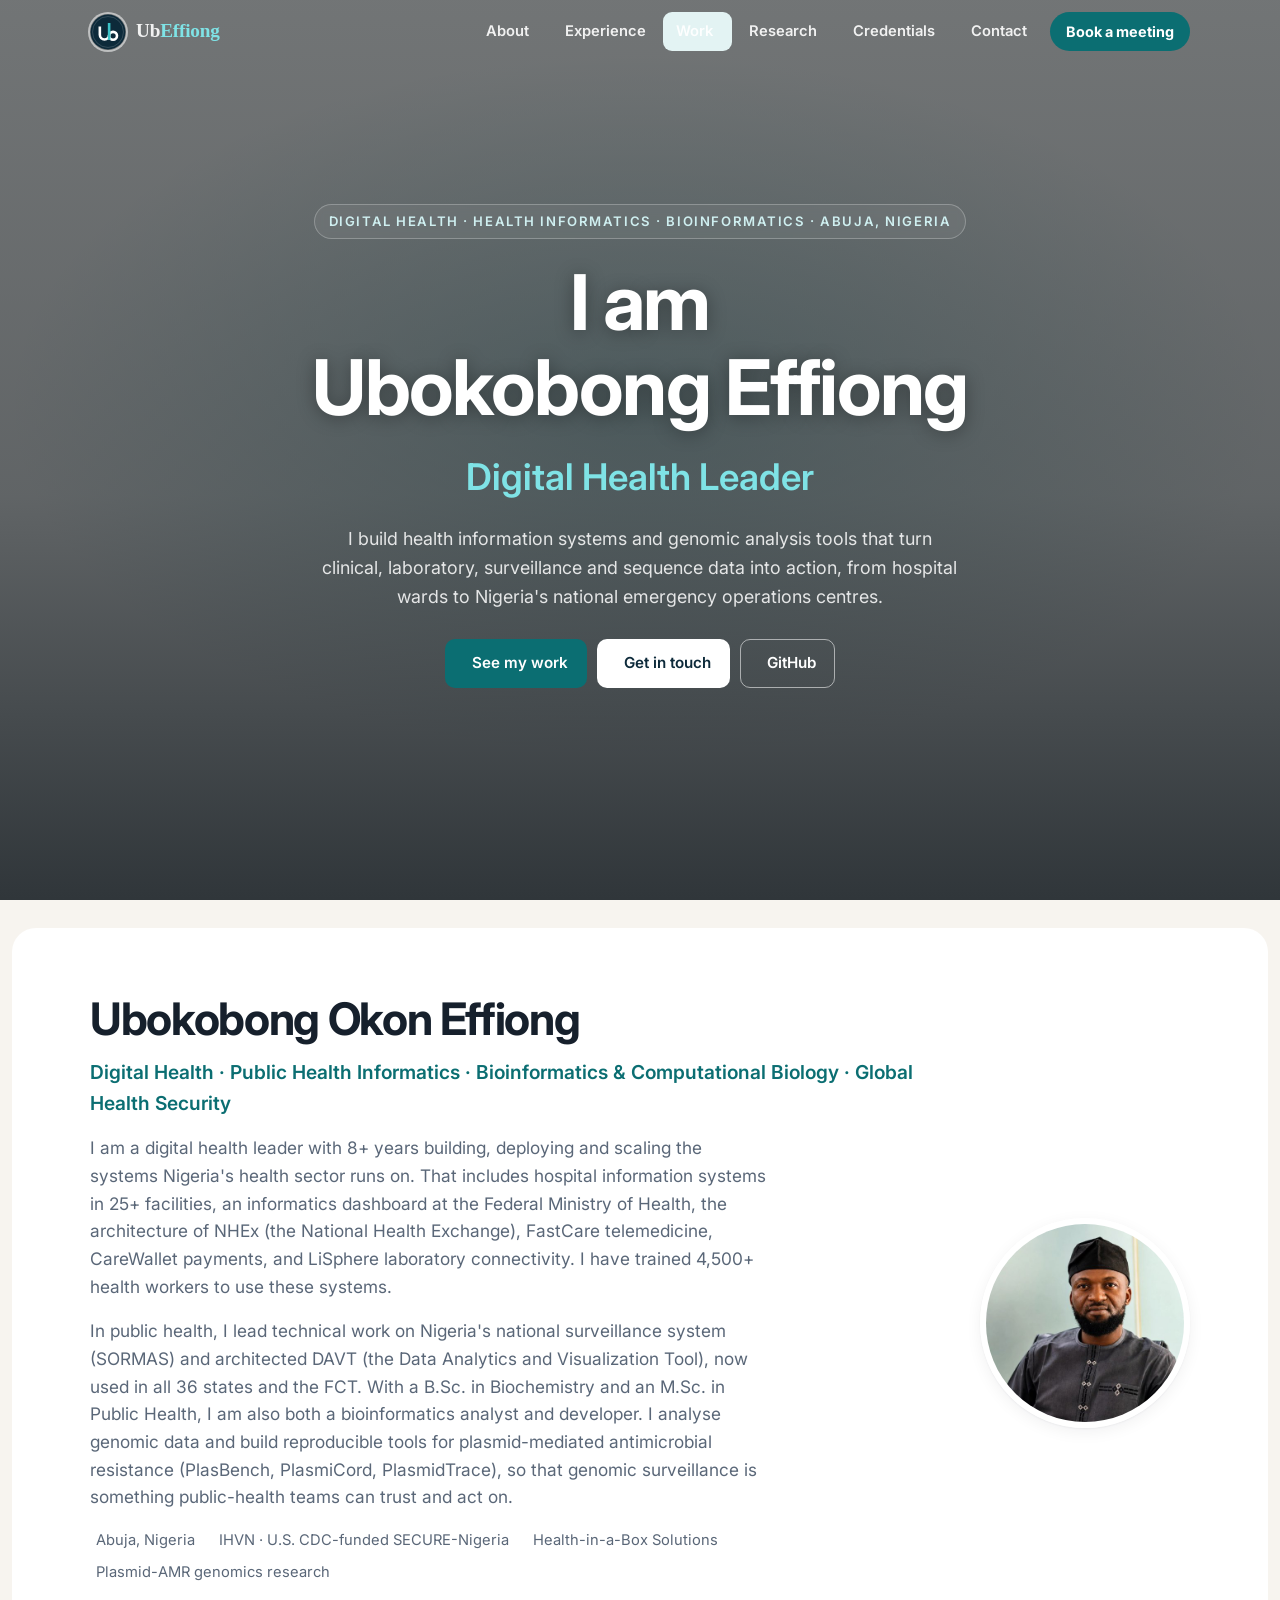
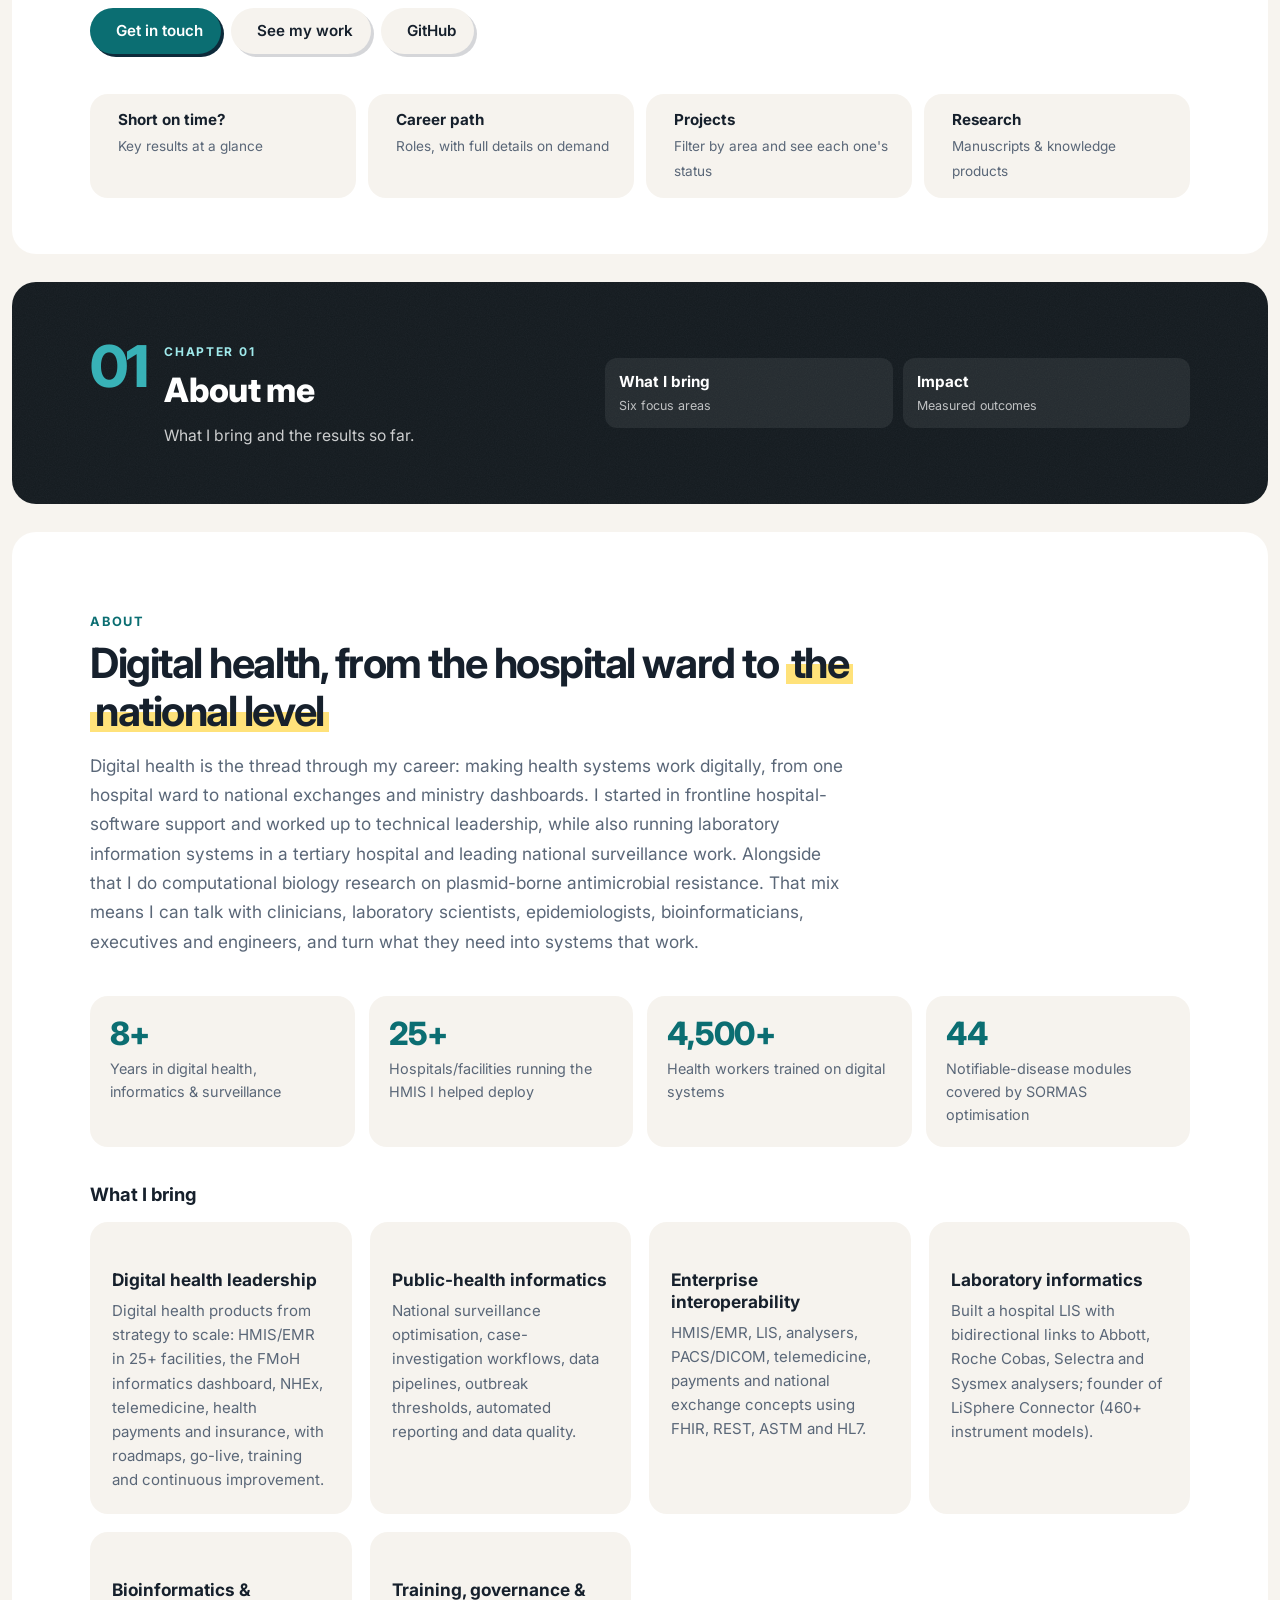
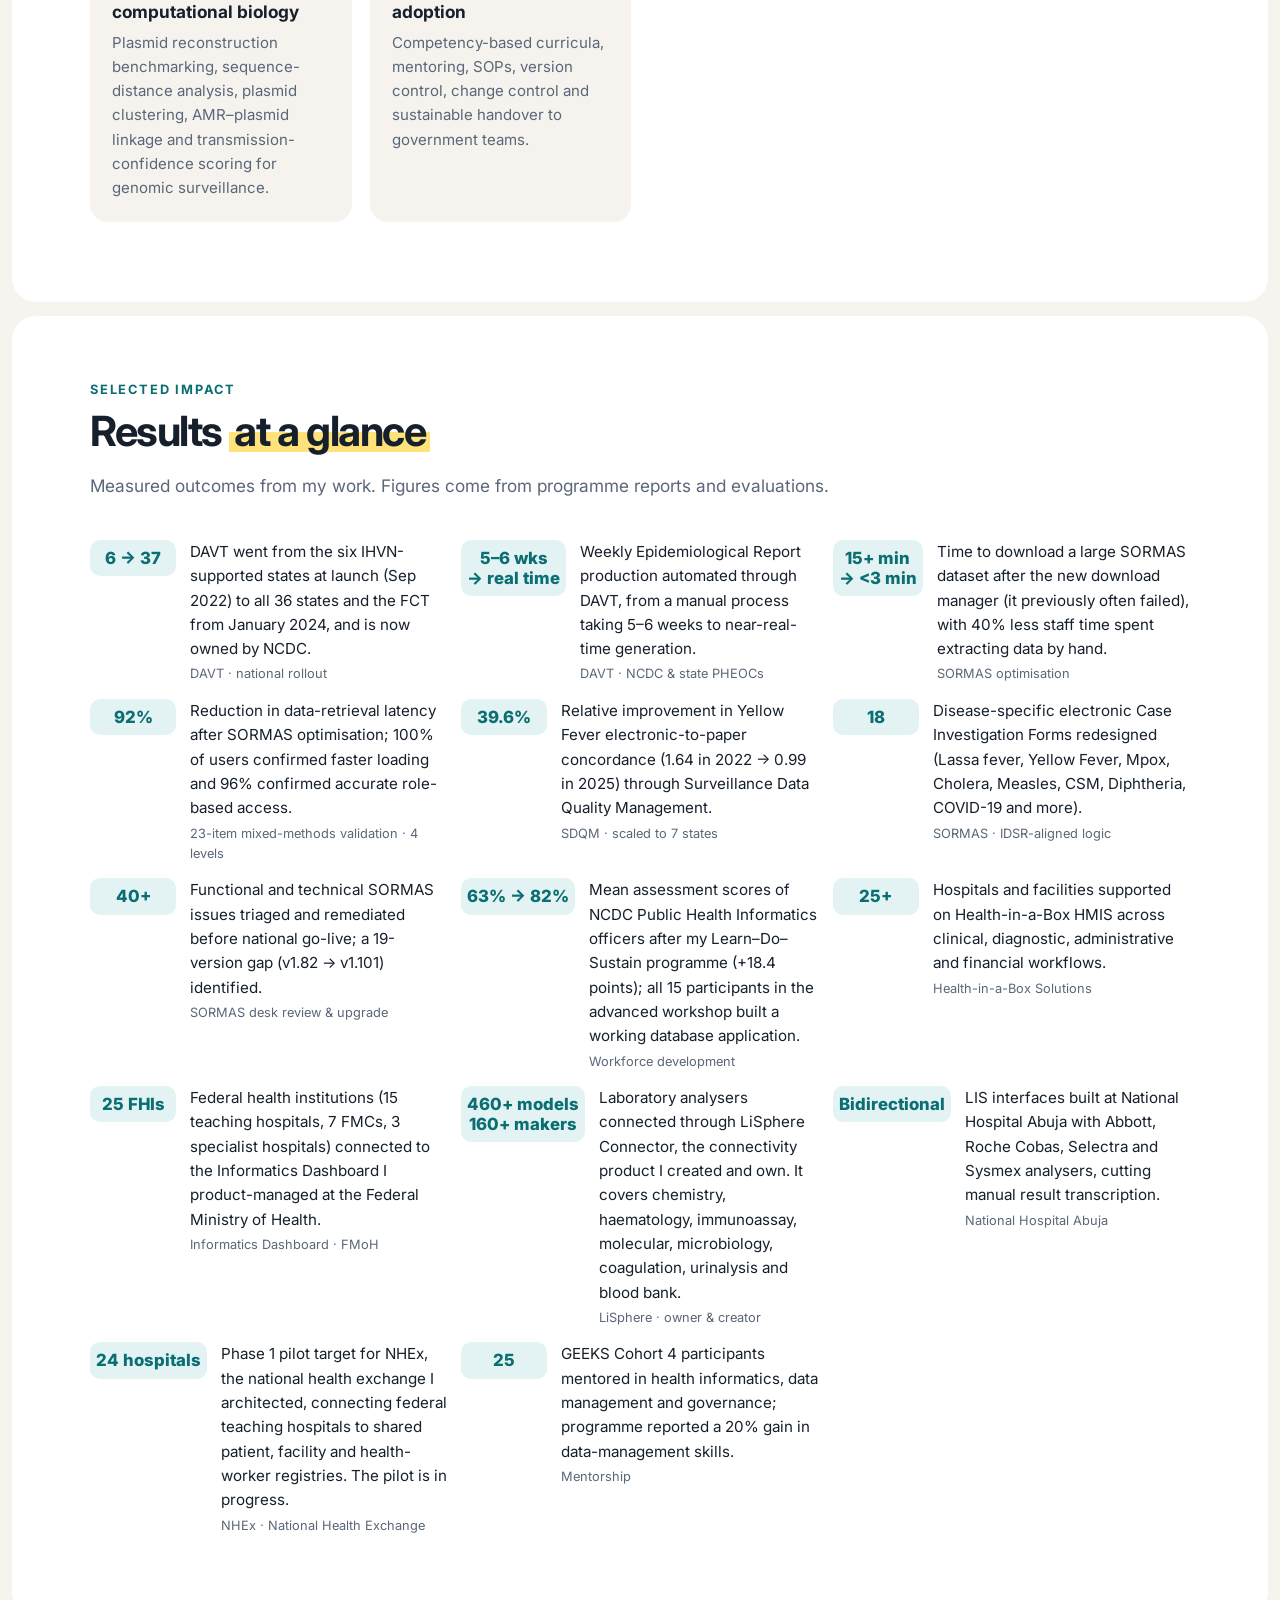
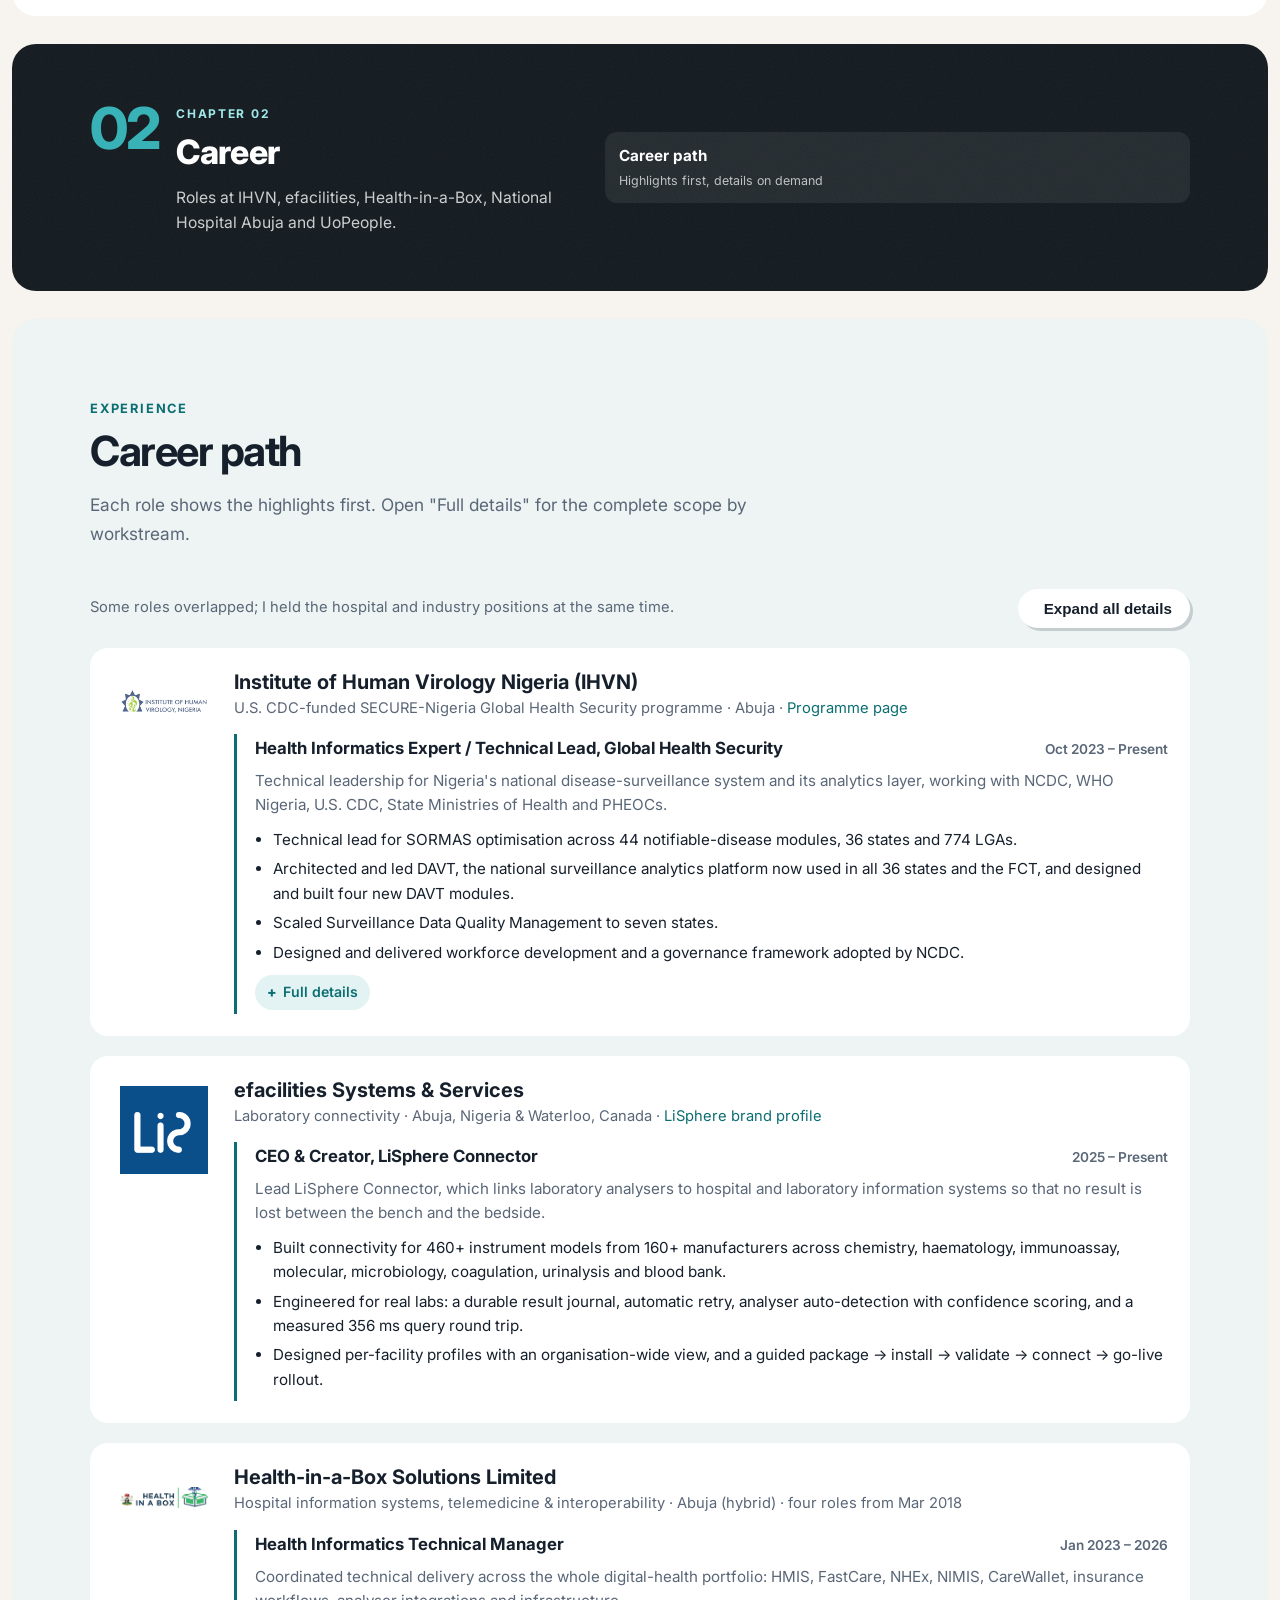
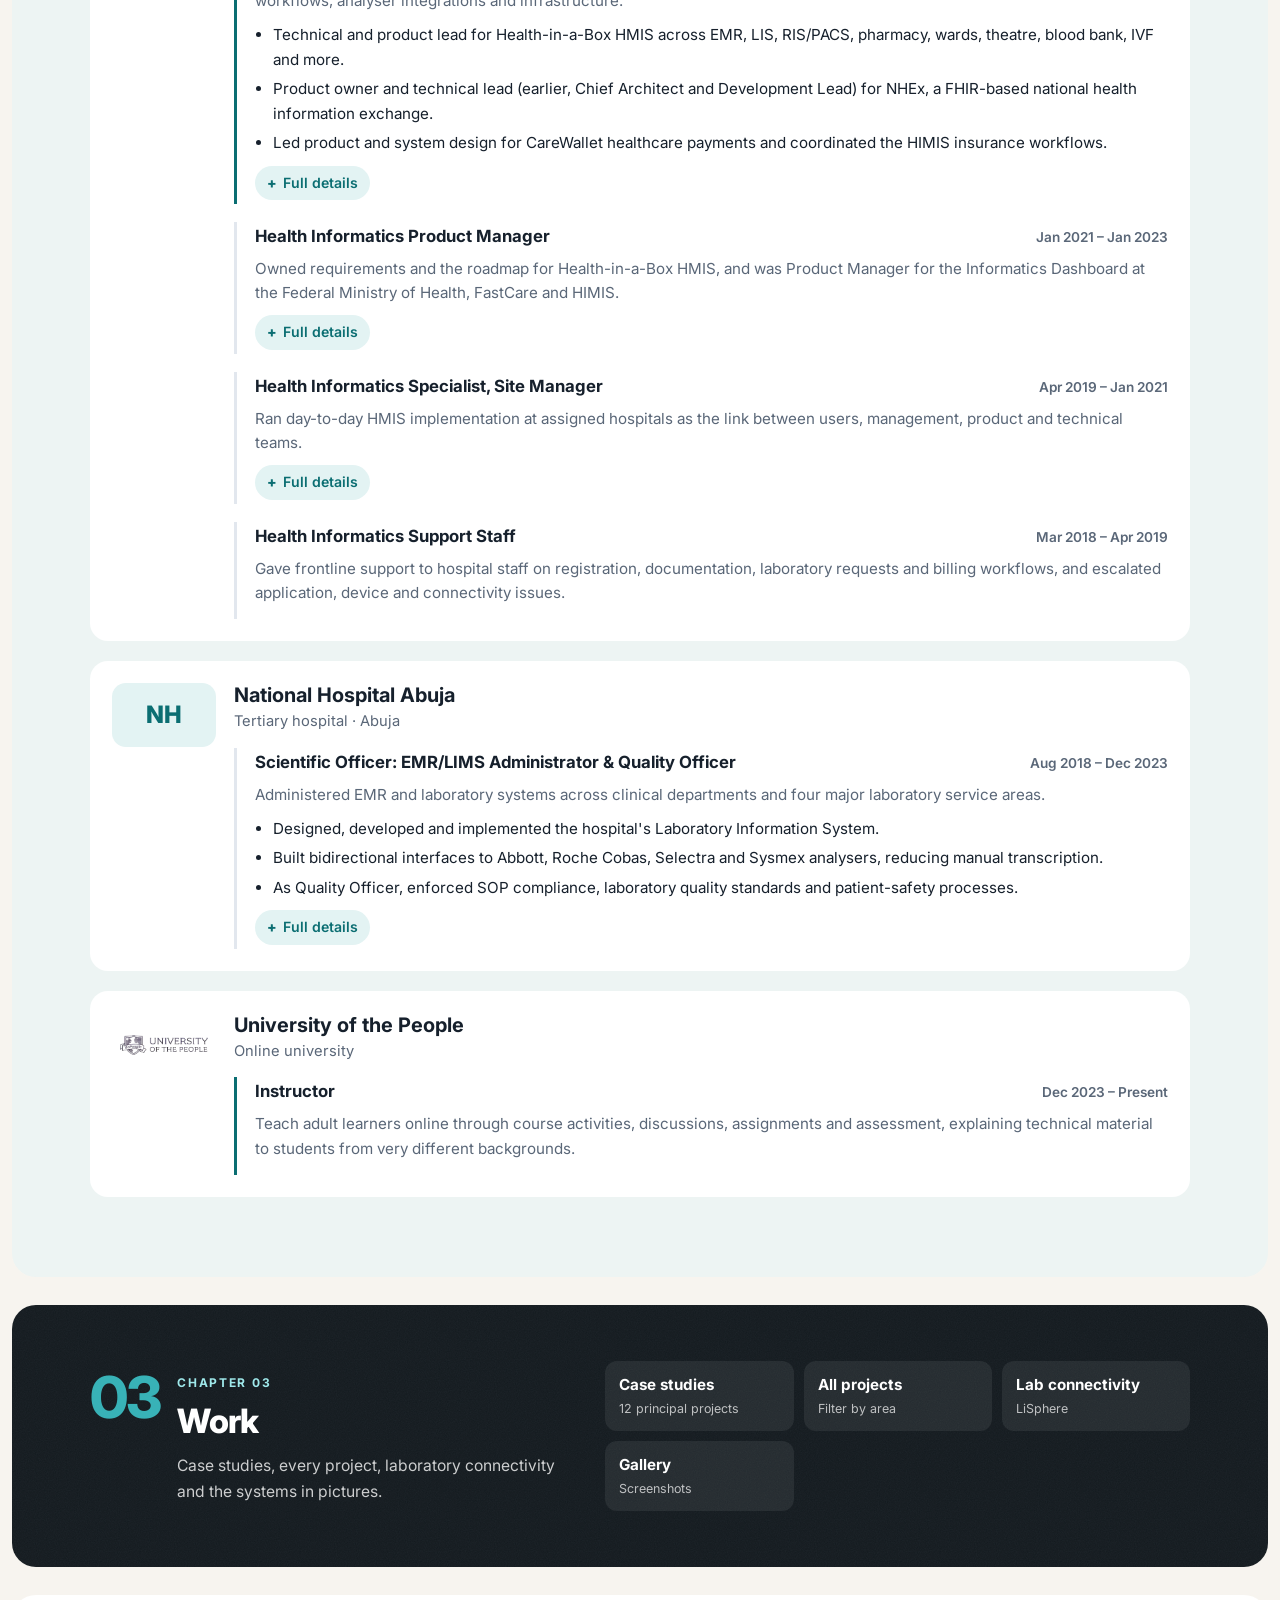
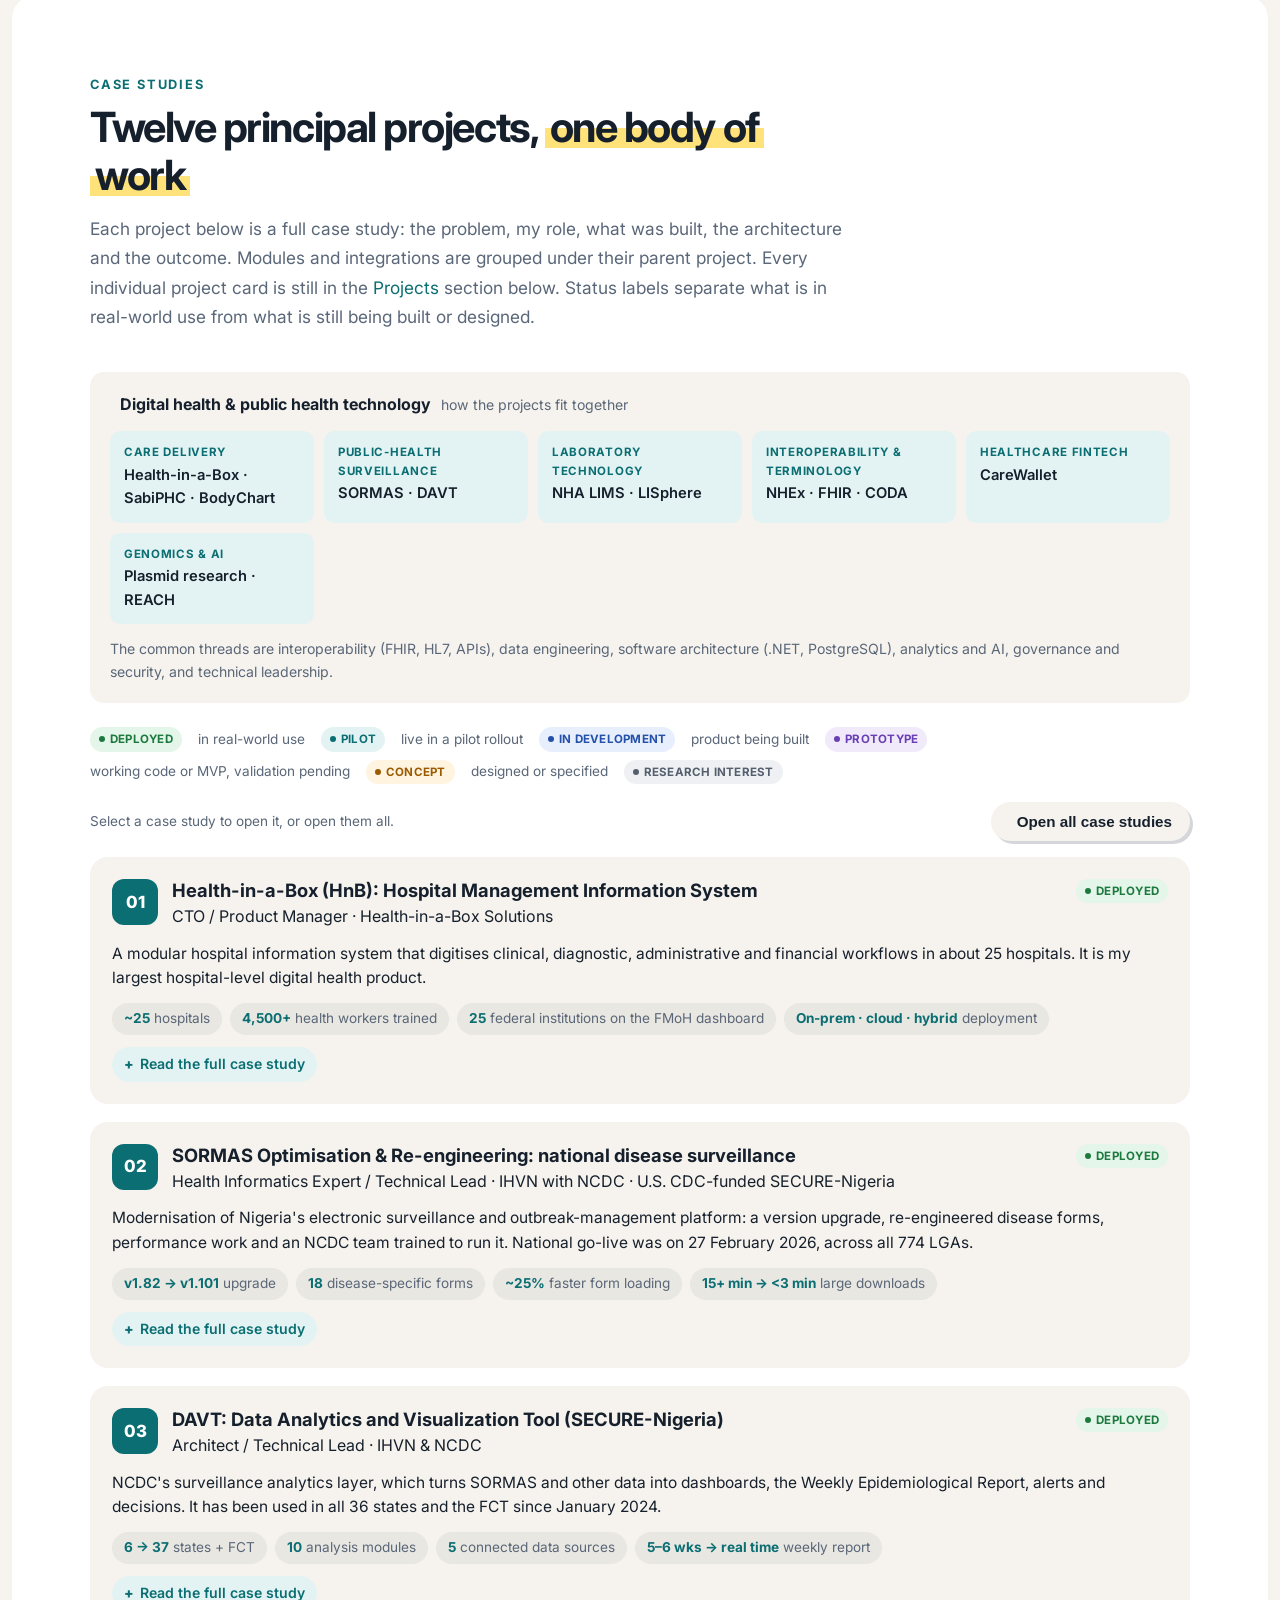
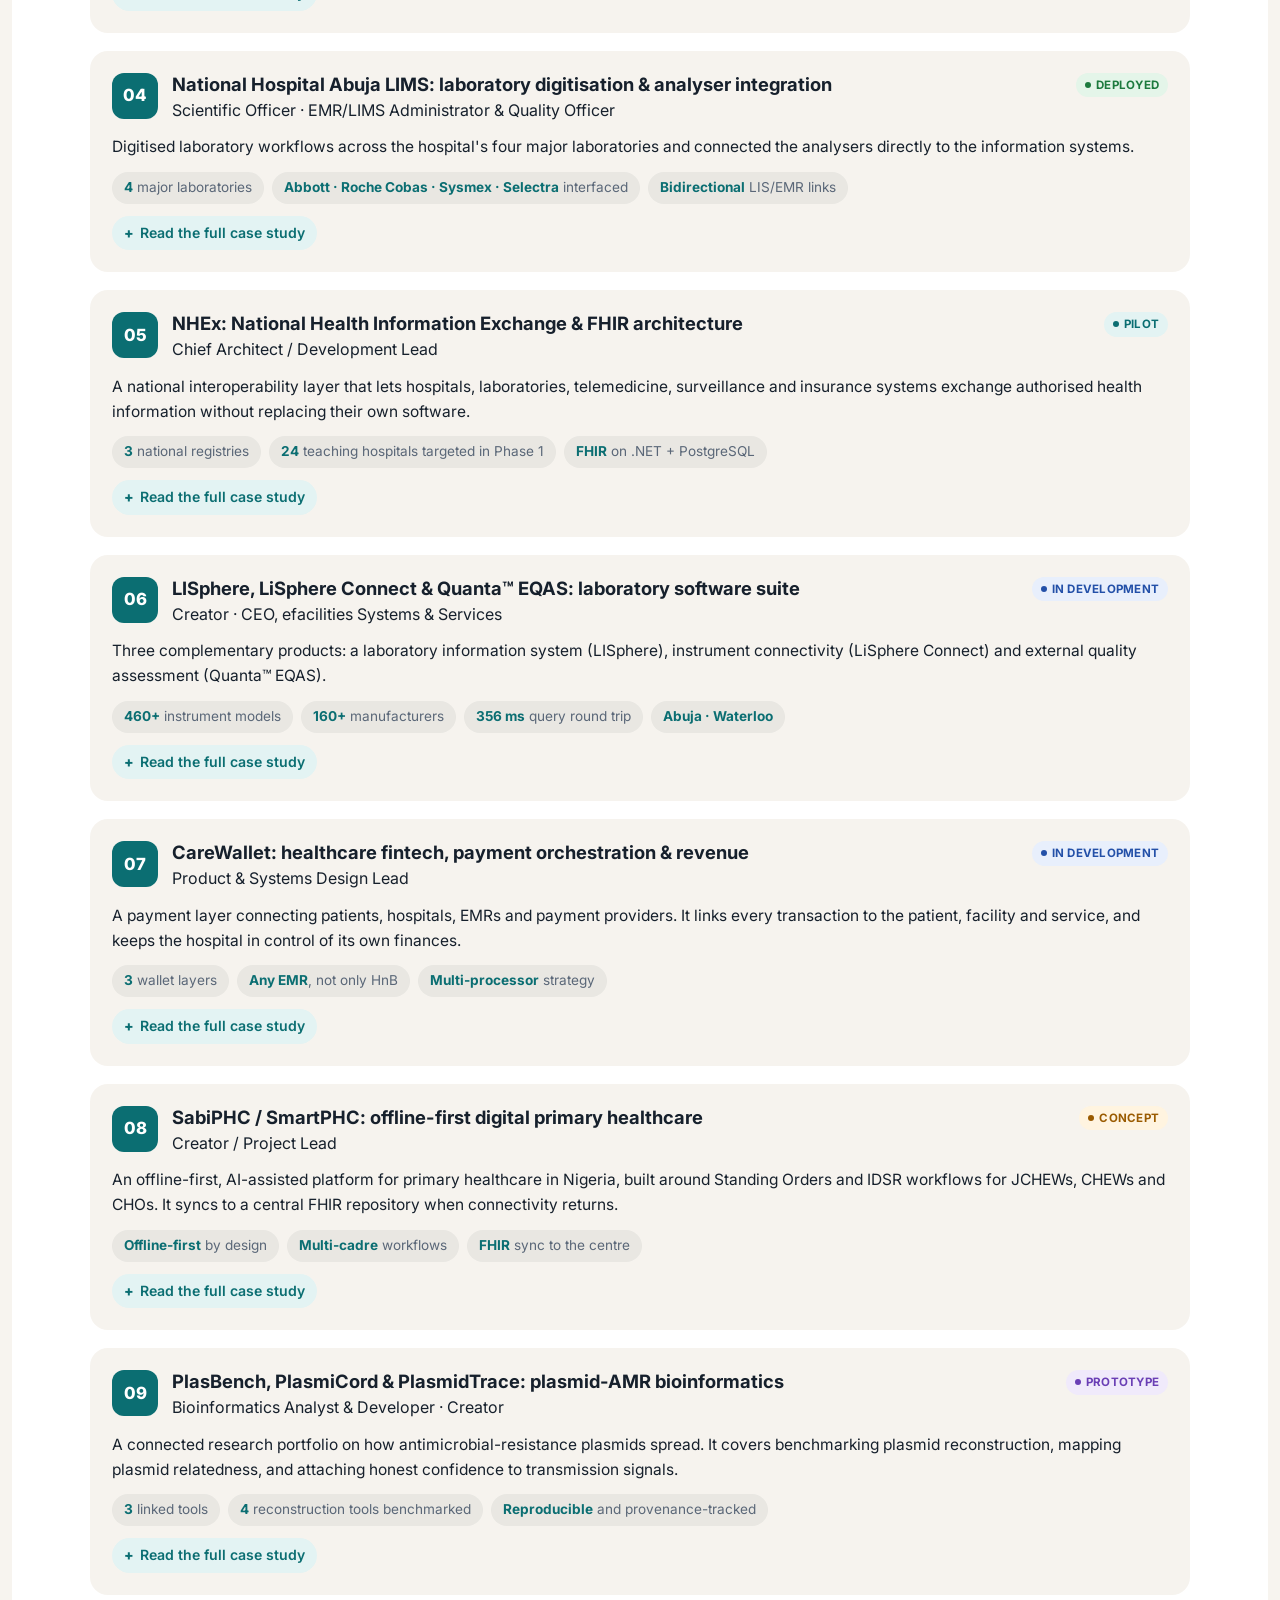
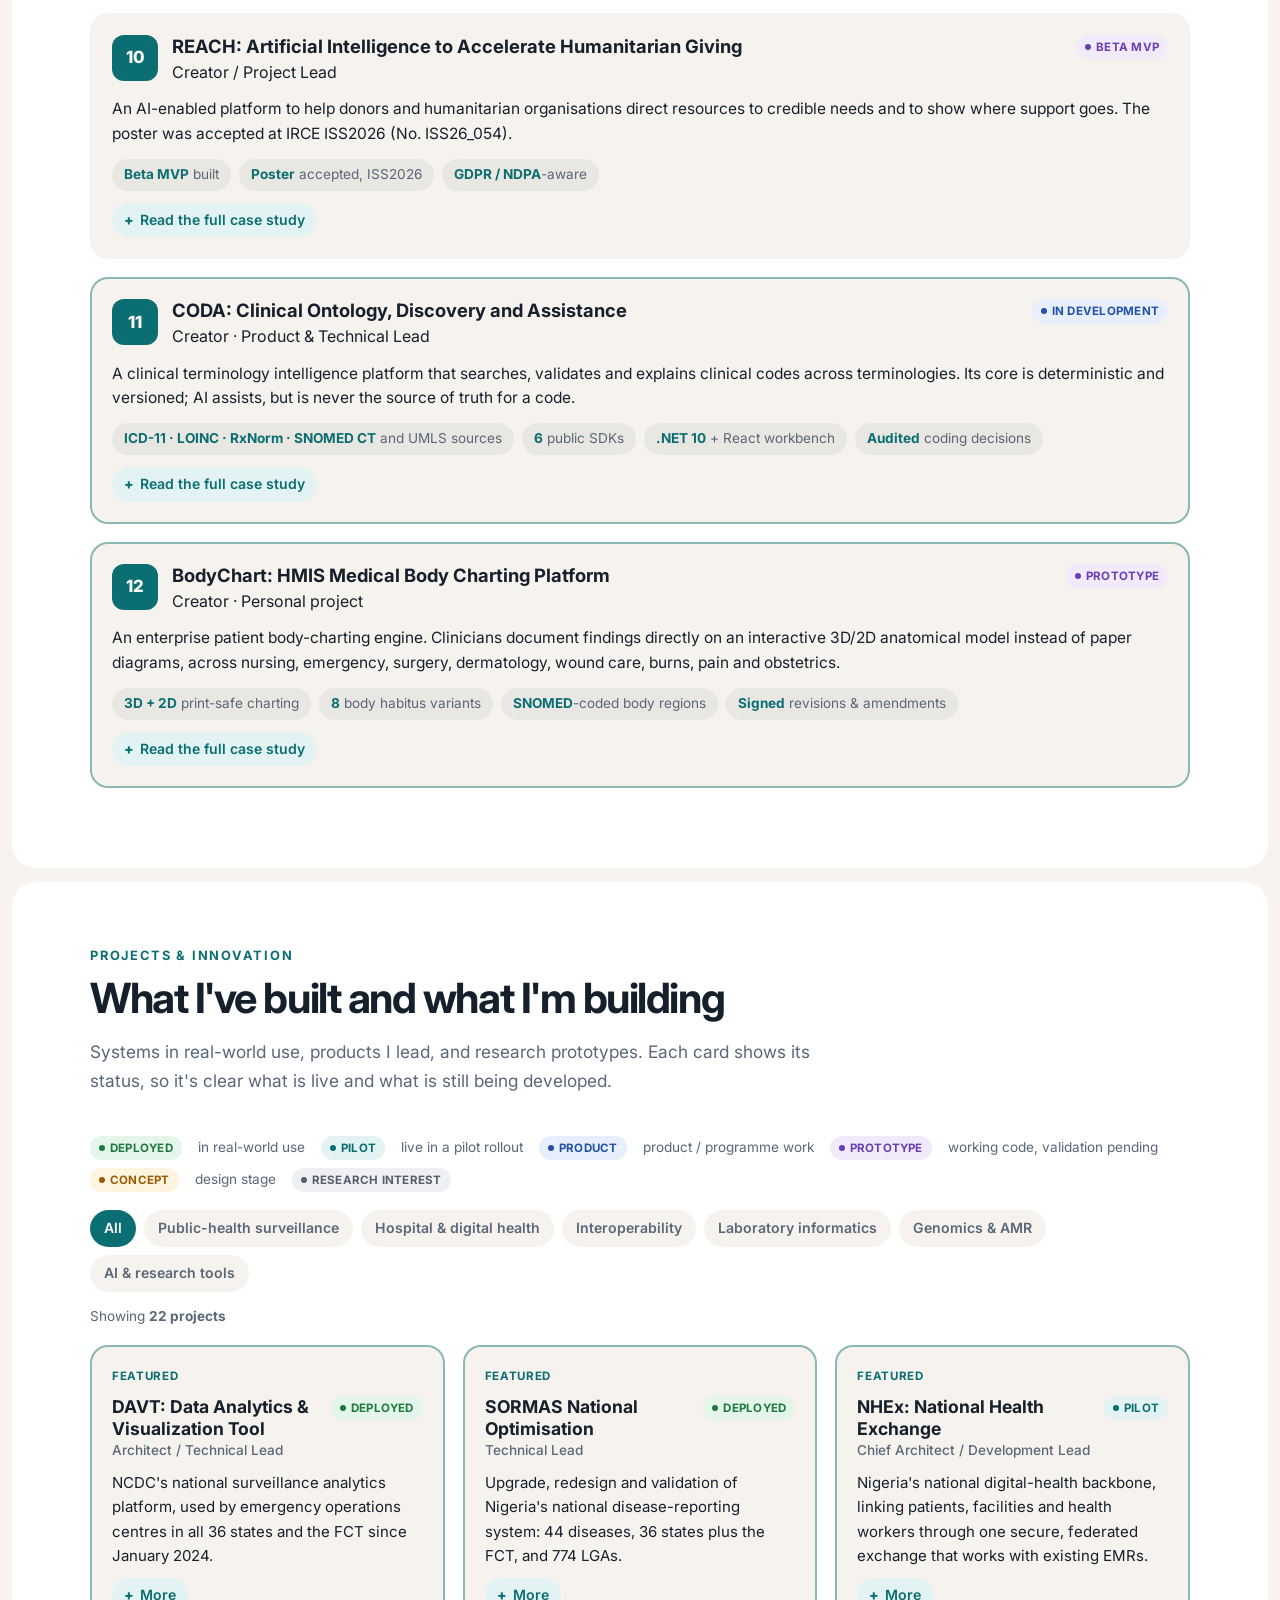
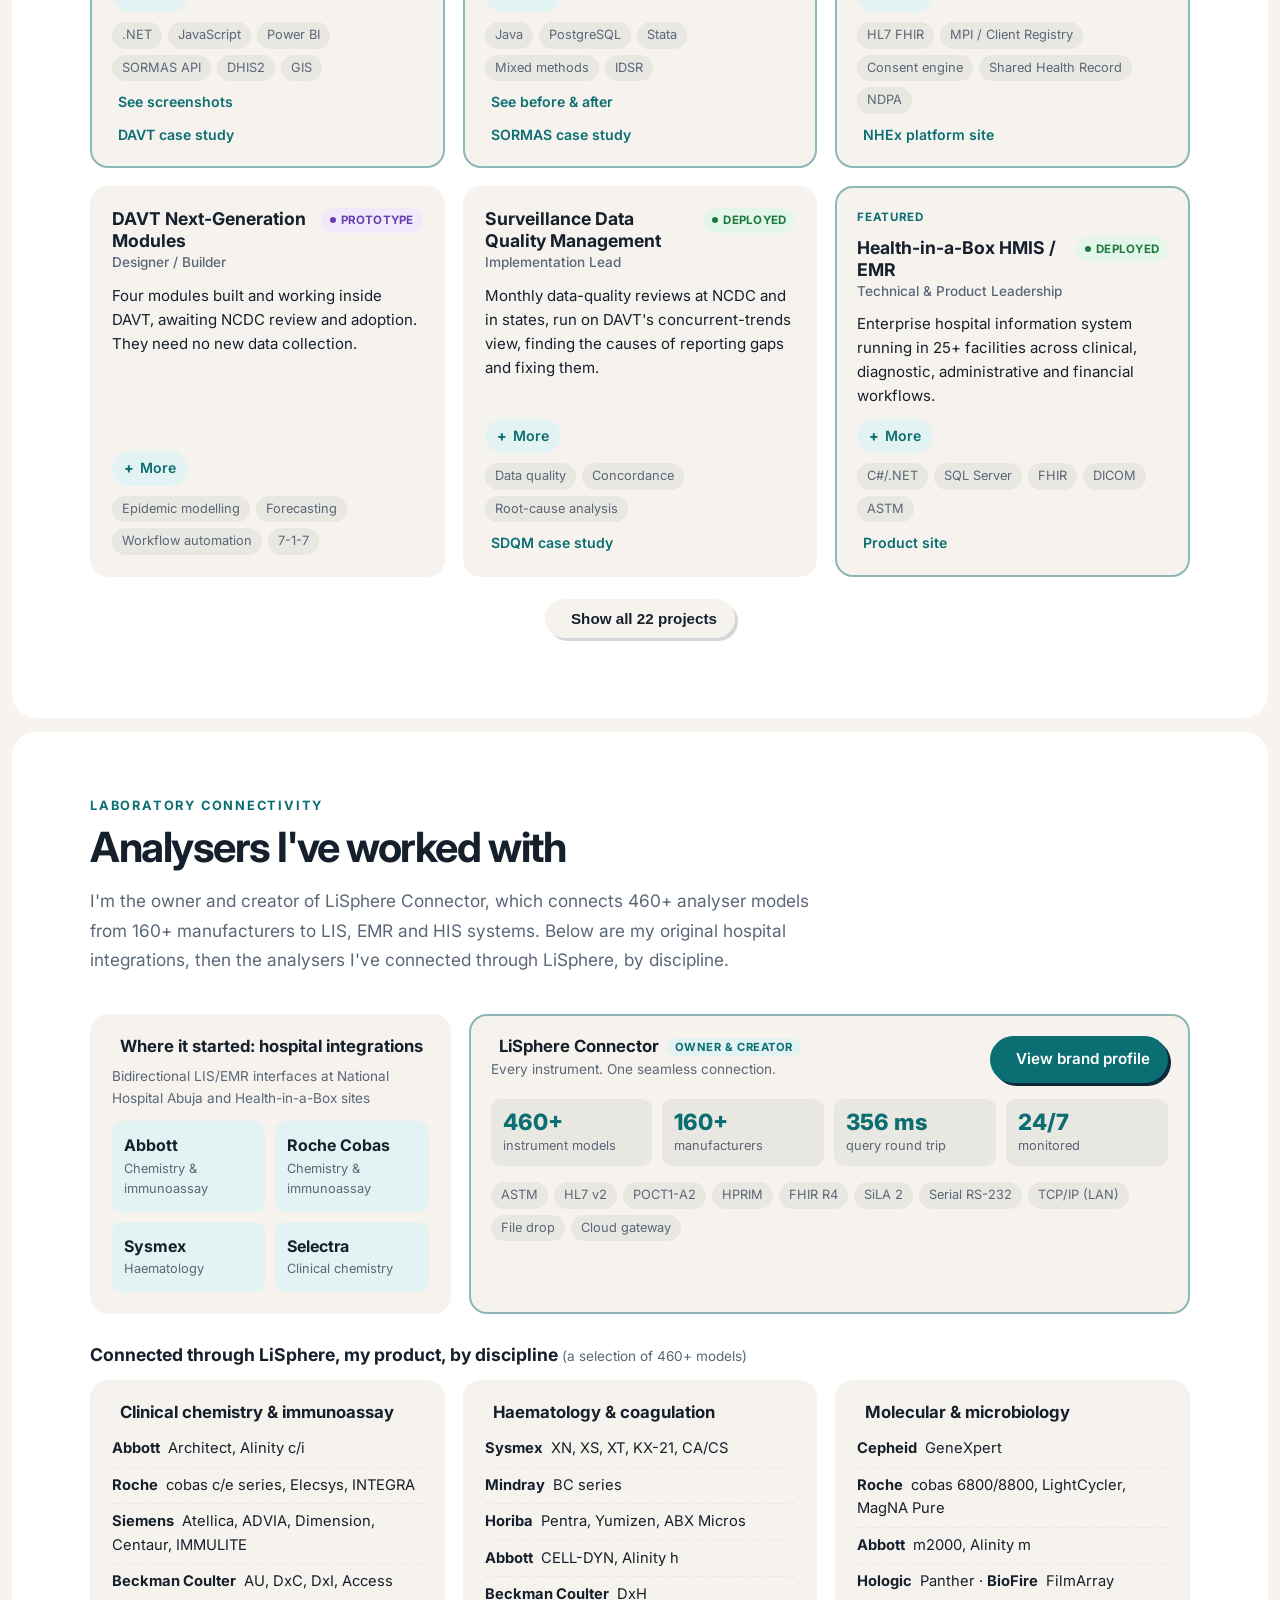
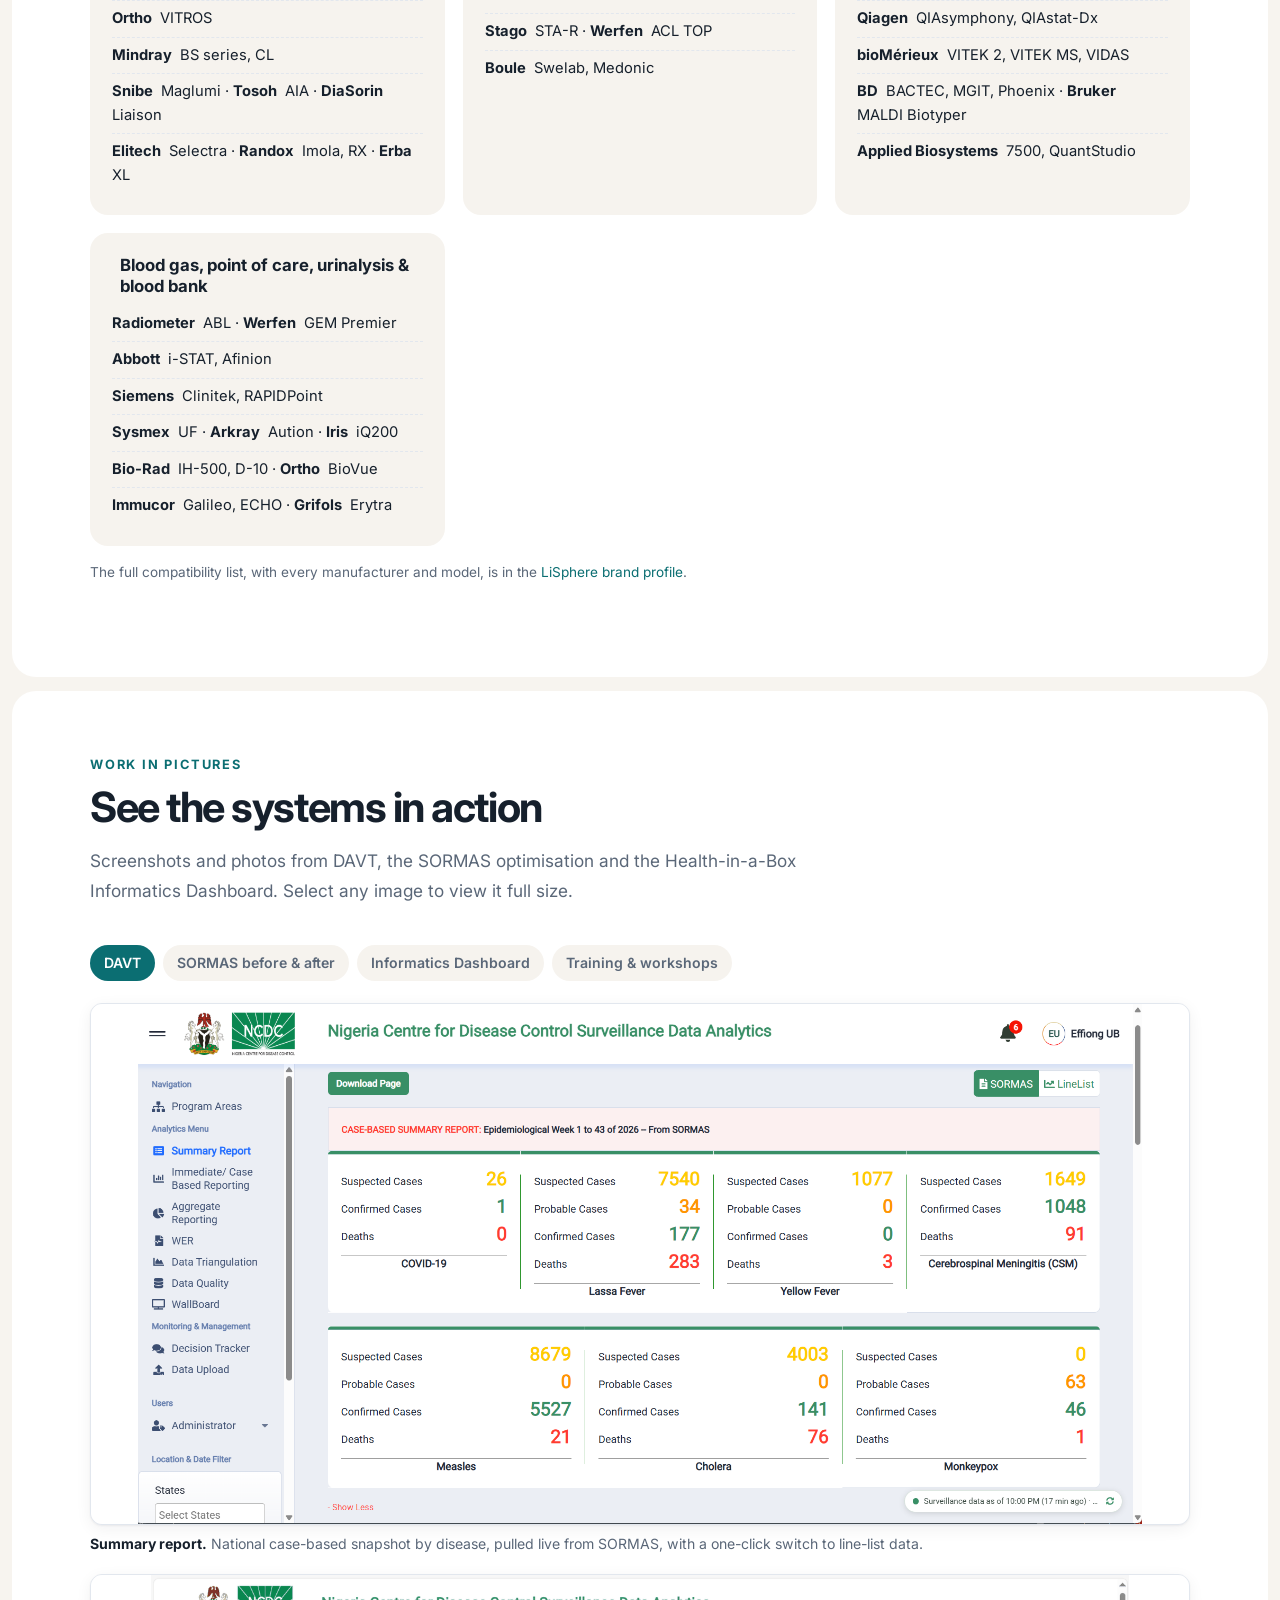
==== Portfolio/index.html @ 12e55ff6 "Redesign portfolio with updated CV, case studies and certificates - Keep the original photo hero wit" ====
<!DOCTYPE html>
<html lang="en">

<head>
  <meta charset="utf-8">
  <meta name="viewport" content="width=device-width, initial-scale=1">
  <title>Ubokobong Effiong | Digital Health, Health Informatics &amp; Bioinformatics</title>
  <meta name="description" content="Portfolio of Ubokobong Okon Effiong: digital health and health informatics leader and bioinformatics analyst/developer with 8+ years across hospital information systems, national disease surveillance (SORMAS, DAVT), laboratory interoperability, public-health analytics and plasmid-AMR computational biology.">
  <meta name="keywords" content="health informatics, digital health, SORMAS, DAVT, HL7 FHIR, interoperability, laboratory information system, public health surveillance, Nigeria, bioinformatics, AMR">
  <meta name="author" content="Ubokobong Okon Effiong">
  <meta property="og:title" content="Ubokobong Effiong | Health Informatics &amp; Digital Public Health">
  <meta property="og:description" content="Hospital systems, national disease surveillance, interoperability and public-health analytics: 8+ years turning health data into action in Nigeria.">
  <meta property="og:image" content="assets/img/work/team-effiong-ubokobong.jpg">
  <meta property="og:type" content="website">

  <link href="assets/img/brand/ubeffiong-mark.svg" rel="icon" type="image/svg+xml">
  <link href="assets/img/brand/ubeffiong-mark-512.png" rel="icon" type="image/png" sizes="512x512">
  <link href="assets/img/brand/ubeffiong-touch-icon.png" rel="apple-touch-icon">

  <link rel="preconnect" href="https://fonts.googleapis.com">
  <link rel="preconnect" href="https://fonts.gstatic.com" crossorigin>
  <link href="https://fonts.googleapis.com/css2?family=Inter:wght@400;500;600;700;800&display=swap" rel="stylesheet">
  <link href="assets/vendor/bootstrap-icons/bootstrap-icons.css" rel="stylesheet">
  <link href="assets/css/portfolio.css" rel="stylesheet">
</head>

<body>
  <a class="skip-link" href="#main">Skip to content</a>

  <!-- ======= Navigation ======= -->
  <nav class="site-nav" aria-label="Main">
    <div class="container">
      <a class="brand" href="#top" aria-label="UbEffiong, back to top"><img class="brand-mark" src="assets/img/brand/ubeffiong-mark.svg" alt="" width="34" height="34"><span class="brand-text">Ub<em>Effiong</em></span></a>
      <button class="nav-toggle" aria-controls="nav-links" aria-expanded="false" aria-label="Open menu"><i class="bi bi-list"></i></button>
      <ul class="nav-links" id="nav-links">
        <li class="nav-group">
          <button class="nav-group-btn" type="button" aria-expanded="false">About <i class="bi bi-chevron-down"></i></button>
          <div class="nav-menu">
            <a href="#intro"><strong>Introduction</strong><small>Who I am in brief</small></a>
            <a href="#about"><strong>What I bring</strong><small>Focus areas</small></a>
            <a href="#impact"><strong>Impact</strong><small>Results at a glance</small></a>
          </div>
        </li>
        <li><a href="#experience" class="nav-single">Experience</a></li>
        <li class="nav-group">
          <button class="nav-group-btn" type="button" aria-expanded="false">Work <i class="bi bi-chevron-down"></i></button>
          <div class="nav-menu">
            <a href="#case-studies"><strong>Case studies</strong><small>12 principal projects</small></a>
            <a href="#projects"><strong>All projects</strong><small>Filter by area &amp; status</small></a>
            <a href="#lab-connectivity"><strong>Lab connectivity</strong><small>LiSphere &amp; analysers</small></a>
            <a href="#gallery"><strong>Gallery</strong><small>Screenshots &amp; photos</small></a>
          </div>
        </li>
        <li class="nav-group">
          <button class="nav-group-btn" type="button" aria-expanded="false">Research <i class="bi bi-chevron-down"></i></button>
          <div class="nav-menu">
            <a href="#research"><strong>Research &amp; publications</strong><small>Manuscripts &amp; methods</small></a>
            <a href="#teaching"><strong>Teaching &amp; mentorship</strong><small>Capacity building</small></a>
          </div>
        </li>
        <li class="nav-group">
          <button class="nav-group-btn" type="button" aria-expanded="false">Credentials <i class="bi bi-chevron-down"></i></button>
          <div class="nav-menu">
            <a href="#skills"><strong>Skills</strong><small>Toolkit</small></a>
            <a href="#education"><strong>Education &amp; certificates</strong><small>View, download, verify</small></a>
            <a href="#partners"><strong>Collaborators</strong><small>Who I've worked with</small></a>
          </div>
        </li>
        <li><a href="#contact" class="nav-single">Contact</a></li>
        <li><a href="#book" class="nav-cta"><i class="bi bi-calendar2-check"></i> Book a meeting</a></li>
      </ul>
    </div>
  </nav>
  <div class="read-progress" aria-hidden="true"><span></span></div>

  <!-- ======= Hero (original photo, overlay & typed intro, refreshed) ======= -->
  <header id="top" class="hero-banner" style="background-image: url(assets/img/hero-bg.jpeg)">
    <div class="hero-overlay"></div>
    <div class="hero-banner-content container">
      <p class="hero-kicker">Digital Health · Health Informatics · Bioinformatics · Abuja, Nigeria</p>
      <h1 class="hero-title">I am <br> Ubokobong Effiong</h1>
      <p class="hero-subtitle">
        <span class="typed" data-typed-items="Digital Health Leader, Digital Health Architect, Health Informatics Leader, Bioinformatics Analyst, Bioinformatics Developer, Digital Surveillance Architect, Computational Biology Researcher, Laboratory Connectivity Founder, Product Manager, Interoperability Specialist, Software Developer, Data Analyst, Public Health Researcher"></span>
        <noscript>Health Informatics Leader</noscript>
      </p>
      <p class="hero-line">I build health information systems and genomic analysis tools that turn clinical, laboratory, surveillance and sequence data into action, from hospital wards to Nigeria's national emergency operations centres.</p>
      <div class="btn-row hero-actions">
        <a class="btn btn-primary" href="#projects"><i class="bi bi-grid"></i> See my work</a>
        <a class="btn btn-light" href="#contact"><i class="bi bi-envelope"></i> Get in touch</a>
        <a class="btn btn-outline-light" href="https://github.com/ubeffiong" target="_blank" rel="noopener"><i class="bi bi-github"></i> GitHub</a>
      </div>
    </div>
    <a class="scroll-cue" href="#intro" aria-label="Scroll to introduction"><i class="bi bi-chevron-double-down"></i></a>
  </header>

  <!-- ======= Intro ======= -->
  <div class="hero" id="intro">
    <div class="container">
      <div class="hero-grid">
        <div>
          <h2 class="intro-name">Ubokobong Okon Effiong</h2>
          <p class="tagline">Digital Health · Public Health Informatics · Bioinformatics &amp; Computational Biology · Global Health Security</p>
          <p class="lede">
            I am a digital health leader with 8+ years building, deploying and scaling the systems Nigeria's health sector runs on. That
            includes hospital information systems in 25+ facilities, an informatics dashboard at the Federal Ministry of Health, the
            architecture of NHEx (the National Health Exchange), FastCare telemedicine, CareWallet payments, and LiSphere laboratory
            connectivity. I have trained 4,500+ health workers to use these systems.
          </p>
          <p class="lede">
            In public health, I lead technical work on Nigeria's national surveillance system (SORMAS) and architected DAVT (the Data
            Analytics and Visualization Tool), now used in all 36 states and the FCT. With a B.Sc. in Biochemistry and an M.Sc. in Public
            Health, I am also both a bioinformatics analyst and developer. I analyse genomic data and build reproducible tools for
            plasmid-mediated antimicrobial resistance (PlasBench, PlasmiCord, PlasmidTrace), so that genomic surveillance is something
            public-health teams can trust and act on.
          </p>
          <ul class="hero-meta">
            <li><i class="bi bi-geo-alt"></i> Abuja, Nigeria</li>
            <li><i class="bi bi-briefcase"></i> IHVN · U.S. CDC-funded SECURE-Nigeria</li>
            <li><i class="bi bi-hospital"></i> Health-in-a-Box Solutions</li>
            <li><i class="bi bi-virus"></i> Plasmid-AMR genomics research</li>
          </ul>
          <div class="btn-row">
            <a class="btn btn-primary" href="#contact"><i class="bi bi-envelope"></i> Get in touch</a>
            <a class="btn btn-ghost" href="#projects"><i class="bi bi-grid"></i> See my work</a>
            <a class="btn btn-ghost" href="https://github.com/ubeffiong" target="_blank" rel="noopener"><i class="bi bi-github"></i> GitHub</a>
          </div>
        </div>
        <img class="hero-photo" src="assets/img/work/team-effiong-ubokobong.jpg" alt="Portrait of Ubokobong Effiong" width="210" height="210">
      </div>

      <nav class="start-here" aria-label="Quick start">
        <a href="#impact"><i class="bi bi-lightning-charge"></i><div><strong>Short on time?</strong><span>Key results at a glance</span></div></a>
        <a href="#experience"><i class="bi bi-diagram-3"></i><div><strong>Career path</strong><span>Roles, with full details on demand</span></div></a>
        <a href="#projects"><i class="bi bi-boxes"></i><div><strong>Projects</strong><span>Filter by area and see each one's status</span></div></a>
        <a href="#research"><i class="bi bi-journal-text"></i><div><strong>Research</strong><span>Manuscripts &amp; knowledge products</span></div></a>
      </nav>
    </div>
  </div>

  <main id="main">

    <!-- ======= Chapter 01: About me ======= -->
    <div class="chapter" id="ch-about">
      <div class="container chapter-inner">
        <div class="chapter-label"><span class="chapter-num">01</span><div><p class="chapter-kicker">Chapter 01</p><p class="chapter-title">About me</p><p class="chapter-lede">What I bring and the results so far.</p></div></div>
        <nav class="chapter-toc" aria-label="About me: sections">
          <a href="#about"><strong>What I bring</strong><small>Six focus areas</small></a>
          <a href="#impact"><strong>Impact</strong><small>Measured outcomes</small></a>
        </nav>
      </div>
    </div>

    <!-- ======= About ======= -->
    <section id="about">
      <div class="container">
        <div class="section-head">
          <div class="eyebrow">About</div>
          <h2>Digital health, from the hospital ward to <mark class="hl">the national level</mark></h2>
          <p>
            Digital health is the thread through my career: making health systems work digitally, from one hospital ward to national
            exchanges and ministry dashboards. I started in frontline hospital-software support and worked up to technical leadership, while also running laboratory
            information systems in a tertiary hospital and leading national surveillance work. Alongside that I do computational biology
            research on plasmid-borne antimicrobial resistance. That mix means I can talk with clinicians, laboratory scientists,
            epidemiologists, bioinformaticians, executives and engineers, and turn what they need into systems that work.
          </p>
        </div>

        <div class="stats" style="margin-bottom:36px">
          <div class="card stat"><div class="num">8+</div><div class="lbl">Years in digital health, informatics &amp; surveillance</div></div>
          <div class="card stat"><div class="num">25+</div><div class="lbl">Hospitals/facilities running the HMIS I helped deploy</div></div>
          <div class="card stat"><div class="num">4,500+</div><div class="lbl">Health workers trained on digital systems</div></div>
          <div class="card stat"><div class="num">44</div><div class="lbl">Notifiable-disease modules covered by SORMAS optimisation</div></div>
        </div>

        <h3 style="font-size:1.15rem;margin-bottom:16px">What I bring</h3>
        <div class="grid grid-3">
          <a class="card focus" href="#projects" data-goto-filter="digital" style="color:inherit;text-decoration:none">
            <i class="bi bi-hospital"></i>
            <h3>Digital health leadership</h3>
            <p>Digital health products from strategy to scale: HMIS/EMR in 25+ facilities, the FMoH informatics dashboard, NHEx, telemedicine, health payments and insurance, with roadmaps, go-live, training and continuous improvement.</p>
          </a>
          <a class="card focus" href="#projects" data-goto-filter="surveillance" style="color:inherit;text-decoration:none">
            <i class="bi bi-activity"></i>
            <h3>Public-health informatics</h3>
            <p>National surveillance optimisation, case-investigation workflows, data pipelines, outbreak thresholds, automated reporting and data quality.</p>
          </a>
          <a class="card focus" href="#projects" data-goto-filter="interop" style="color:inherit;text-decoration:none">
            <i class="bi bi-share"></i>
            <h3>Enterprise interoperability</h3>
            <p>HMIS/EMR, LIS, analysers, PACS/DICOM, telemedicine, payments and national exchange concepts using FHIR, REST, ASTM and HL7.</p>
          </a>
          <a class="card focus" href="#projects" data-goto-filter="lab" style="color:inherit;text-decoration:none">
            <i class="bi bi-eyedropper"></i>
            <h3>Laboratory informatics</h3>
            <p>Built a hospital LIS with bidirectional links to Abbott, Roche Cobas, Selectra and Sysmex analysers; founder of LiSphere Connector (460+ instrument models).</p>
          </a>
          <a class="card focus" href="#projects" data-goto-filter="genomics" style="color:inherit;text-decoration:none">
            <i class="bi bi-virus"></i>
            <h3>Bioinformatics &amp; computational biology</h3>
            <p>Plasmid reconstruction benchmarking, sequence-distance analysis, plasmid clustering, AMR–plasmid linkage and transmission-confidence scoring for genomic surveillance.</p>
          </a>
          <a class="card focus" href="#teaching" style="color:inherit;text-decoration:none">
            <i class="bi bi-people"></i>
            <h3>Training, governance &amp; adoption</h3>
            <p>Competency-based curricula, mentoring, SOPs, version control, change control and sustainable handover to government teams.</p>
          </a>
        </div>
      </div>
    </section>

    <!-- ======= Impact ======= -->
    <section id="impact" data-cont>
      <div class="container">
        <div class="section-head">
          <div class="eyebrow">Selected impact</div>
          <h2>Results <mark class="hl">at a glance</mark></h2>
          <p>Measured outcomes from my work. Figures come from programme reports and evaluations.</p>
        </div>
        <ul class="impact">
          <li><span class="k">6 → 37</span><p>DAVT went from the six IHVN-supported states at launch (Sep 2022) to all 36 states and the FCT from January 2024, and is now owned by NCDC.<span class="ctx">DAVT · national rollout</span></p></li>
          <li><span class="k">5–6 wks<br>→ real time</span><p>Weekly Epidemiological Report production automated through DAVT, from a manual process taking 5–6 weeks to near-real-time generation.<span class="ctx">DAVT · NCDC &amp; state PHEOCs</span></p></li>
          <li><span class="k">15+ min<br>→ &lt;3 min</span><p>Time to download a large SORMAS dataset after the new download manager (it previously often failed), with 40% less staff time spent extracting data by hand.<span class="ctx">SORMAS optimisation</span></p></li>
          <li><span class="k">92%</span><p>Reduction in data-retrieval latency after SORMAS optimisation; 100% of users confirmed faster loading and 96% confirmed accurate role-based access.<span class="ctx">23-item mixed-methods validation · 4 levels</span></p></li>
          <li><span class="k">39.6%</span><p>Relative improvement in Yellow Fever electronic-to-paper concordance (1.64 in 2022 → 0.99 in 2025) through Surveillance Data Quality Management.<span class="ctx">SDQM · scaled to 7 states</span></p></li>
          <li><span class="k">18</span><p>Disease-specific electronic Case Investigation Forms redesigned (Lassa fever, Yellow Fever, Mpox, Cholera, Measles, CSM, Diphtheria, COVID-19 and more).<span class="ctx">SORMAS · IDSR-aligned logic</span></p></li>
          <li><span class="k">40+</span><p>Functional and technical SORMAS issues triaged and remediated before national go-live; a 19-version gap (v1.82 → v1.101) identified.<span class="ctx">SORMAS desk review &amp; upgrade</span></p></li>
          <li><span class="k">63% → 82%</span><p>Mean assessment scores of NCDC Public Health Informatics officers after my Learn–Do–Sustain programme (+18.4 points); all 15 participants in the advanced workshop built a working database application.<span class="ctx">Workforce development</span></p></li>
          <li><span class="k">25+</span><p>Hospitals and facilities supported on Health-in-a-Box HMIS across clinical, diagnostic, administrative and financial workflows.<span class="ctx">Health-in-a-Box Solutions</span></p></li>
          <li><span class="k">25 FHIs</span><p>Federal health institutions (15 teaching hospitals, 7 FMCs, 3 specialist hospitals) connected to the Informatics Dashboard I product-managed at the Federal Ministry of Health.<span class="ctx">Informatics Dashboard · FMoH</span></p></li>
          <li><span class="k">460+ models<br>160+ makers</span><p>Laboratory analysers connected through LiSphere Connector, the connectivity product I created and own. It covers chemistry, haematology, immunoassay, molecular, microbiology, coagulation, urinalysis and blood bank.<span class="ctx">LiSphere · owner &amp; creator</span></p></li>
          <li><span class="k">Bidirectional</span><p>LIS interfaces built at National Hospital Abuja with Abbott, Roche Cobas, Selectra and Sysmex analysers, cutting manual result transcription.<span class="ctx">National Hospital Abuja</span></p></li>
          <li><span class="k">24 hospitals</span><p>Phase 1 pilot target for NHEx, the national health exchange I architected, connecting federal teaching hospitals to shared patient, facility and health-worker registries. The pilot is in progress.<span class="ctx">NHEx · National Health Exchange</span></p></li>
          <li><span class="k">25</span><p>GEEKS Cohort 4 participants mentored in health informatics, data management and governance; programme reported a 20% gain in data-management skills.<span class="ctx">Mentorship</span></p></li>
        </ul>
      </div>
    </section>

    <!-- ======= Chapter 02: Career ======= -->
    <div class="chapter" id="ch-career">
      <div class="container chapter-inner">
        <div class="chapter-label"><span class="chapter-num">02</span><div><p class="chapter-kicker">Chapter 02</p><p class="chapter-title">Career</p><p class="chapter-lede">Roles at IHVN, efacilities, Health-in-a-Box, National Hospital Abuja and UoPeople.</p></div></div>
        <nav class="chapter-toc" aria-label="Career: sections">
          <a href="#experience"><strong>Career path</strong><small>Highlights first, details on demand</small></a>
        </nav>
      </div>
    </div>

    <!-- ======= Experience ======= -->
    <section id="experience" class="alt">
      <div class="container">
        <div class="section-head">
          <div class="eyebrow">Experience</div>
          <h2>Career path</h2>
          <p>Each role shows the highlights first. Open "Full details" for the complete scope by workstream.</p>
        </div>

        <div class="exp-tools">
          <p><i class="bi bi-info-circle"></i> Some roles overlapped; I held the hospital and industry positions at the same time.</p>
          <button class="btn btn-ghost" id="expand-all" type="button"><i class="bi bi-arrows-expand"></i> <span>Expand all details</span></button>
        </div>

        <div class="timeline">

          <!-- IHVN -->
          <article class="card org-block">
            <div class="org-icon org-logo"><img src="assets/img/orgs/ihvn.jpg" alt="Institute of Human Virology Nigeria logo" loading="lazy"></div>
            <div>
              <div class="org-head">
                <h3>Institute of Human Virology Nigeria (IHVN)</h3>
                <div class="org-sub">U.S. CDC-funded SECURE-Nigeria Global Health Security programme · Abuja · <a href="https://irce-secure-nigeria.vercel.app/secure-nigeria.html#subprojects" target="_blank" rel="noopener">Programme page <i class="bi bi-box-arrow-up-right"></i></a></div>
              </div>

              <div class="role current">
                <div class="role-title">
                  <h4>Health Informatics Expert / Technical Lead, Global Health Security</h4>
                  <span class="dates">Oct 2023 – Present</span>
                </div>
                <p class="role-summary">Technical leadership for Nigeria's national disease-surveillance system and its analytics layer, working with NCDC, WHO Nigeria, U.S. CDC, State Ministries of Health and PHEOCs.</p>
                <ul class="key">
                  <li>Technical lead for SORMAS optimisation across 44 notifiable-disease modules, 36 states and 774 LGAs.</li>
                  <li>Architected and led DAVT, the national surveillance analytics platform now used in all 36 states and the FCT, and designed and built four new DAVT modules.</li>
                  <li>Scaled Surveillance Data Quality Management to seven states.</li>
                  <li>Designed and delivered workforce development and a governance framework adopted by NCDC.</li>
                </ul>
                <details class="more">
                  <summary><span class="open-lbl">Full details</span><span class="close-lbl">Hide details</span></summary>
                  <div class="more-body">
                    <div>
                      <h5>SORMAS optimisation, implementation &amp; validation · 2025 – 2026</h5>
                      <ul>
                        <li>Benchmarked the national installation (v1.82.0) against v1.101.0, identifying 19 missed release cycles, technical debt, workflow misalignment and governance gaps across 44 disease modules.</li>
                        <li>Upgraded to v1.101.0 with all historical data migrated without loss, and merged the FCT's separate SORMAS instance into the national system.</li>
                        <li>Led the redesign of 18 disease-specific electronic Case Investigation Forms that match NCDC's approved paper forms field for field, replacing one general form. They cover AFP, cholera, COVID-19, CSM, dengue, diphtheria, Ebola, influenza, Lassa fever, measles, Mpox, neonatal tetanus, noma, PRDS, rubella, yellow fever, chikungunya and other viral haemorrhagic fevers.</li>
                        <li>Linked laboratory results to cases automatically by EPID number; automated outbreak-threshold alerts and national case-classification rules.</li>
                        <li>Restored connections to other systems, added a record-level anonymised case feed to DAVT (replacing a summary-only link), and prepared SORMAS for exchange with laboratory information systems.</li>
                        <li>Specified epidemiological and clinical variables, mandatory fields, conditional logic and validation rules aligned with Nigeria's IDSR guidelines.</li>
                        <li>Configured data-quality controls: date sequencing (onset before report), age-based criteria (e.g. AFP under 15), laboratory-result linkage and duplicate-case prevention.</li>
                        <li>Diagnosed and remediated Download Manager failures (timeouts, empty exports, crashes) with a new download manager that filters by disease, area, dates and fields; large downloads fell from over 15 minutes to under 3.</li>
                        <li>Built a contingency line-list upload (standardised CSV/Excel) for continuity during downtime or API instability.</li>
                        <li>Designed a phased mixed-methods evaluation: a desk review, implementation-stage checks and multi-user testing with a 23-item instrument and qualitative guides covering 25 participants across four tiers.</li>
                        <li>Analysed results in Stata 15 (descriptive statistics, 95% CIs, binary aggregation) and thematically; surfaced residual gaps in alert automation and conflicting-data detection for post-go-live work.</li>
                        <li>Supported a validation workshop (Jul 2025) and structured user acceptance testing (Jan–Feb 2026); the full issue log and codebase were handed over into NCDC's own repository.</li>
                      </ul>
                    </div>
                    <div>
                      <h5>DAVT: national surveillance analytics &amp; visualisation</h5>
                      <ul>
                        <li>Led end-to-end development of a secure web platform for NCDC and state PHEOCs. It launched in September 2022 in six IHVN-supported states (Bauchi, Edo, Enugu, Kaduna, Lagos, Ondo) and expanded with NCDC to all 36 states and the FCT in January 2024.</li>
                        <li>Ran participatory co-design through six months of inception workshops with NCDC leadership and TWGs, WHO Nigeria, State MoHs, U.S. CDC and frontline officers.</li>
                        <li>Connected five data sources: SORMAS (live API), IDSR-002 weekly facility summaries, state line lists, DHIS2 at NPHCDA and NAFDAC's MedSafety app, the last two for vaccine-safety (AEFI) triangulation.</li>
                        <li>Platform of 10 modules: summary report, aggregate reports, case-based analytics, automated Weekly Epidemiological Report, data-quality scoring, line-list upload, concurrent trends, data triangulation, a live EOC wallboard and a decision tracker.</li>
                        <li>Kept surveillance running during outages by letting every analysis switch between SORMAS and uploaded line-list data.</li>
                        <li>Prepared the sustainability strategy, the migration plan to NCDC infrastructure and technical training for NCDC developers.</li>
                        <li>Built threshold monitoring for priority diseases (Lassa fever, Yellow Fever, Measles and others), with an auditable alert → response → resolution trail for after-action reviews.</li>
                        <li>Produced analytical briefs and technical reports for NCDC and U.S. CDC on system performance, response timeliness and IHR progress.</li>
                      </ul>
                    </div>
                    <div>
                      <h5>New DAVT modules (designed &amp; built; awaiting NCDC adoption)</h5>
                      <ul>
                        <li><strong>Digital Weekly Epidemiological Report:</strong> a complete draft (tables, maps, charts) is ready the Monday after each week closes, then moves through a five-step approval workflow to a locked, versioned publication.</li>
                        <li><strong>Automatic disease situation reports:</strong> generated for any disease directly from SORMAS case records, inside an approval workflow owned by each disease working group.</li>
                        <li><strong>National IDSR Compliance Index (NICI):</strong> a monthly 0–100 surveillance-performance score for the country, each state and each LGA, built from seven weighted indicators and including the 7-1-7 outbreak timeliness target.</li>
                        <li><strong>Advanced analytics:</strong> statistical tests, seven transmission models, four reproduction-number estimators, short-term forecasts, a "what if" simulator and a shareable research workspace, all on live data with no external licences.</li>
                      </ul>
                    </div>
                    <div>
                      <h5>Data quality, epidemiological analysis &amp; strategic information</h5>
                      <ul>
                        <li>Implemented SDQM alongside DAVT: a pilot in Ondo, Sokoto, Ebonyi and the FCT (Oct 2023 – Sep 2024) tracking four quality measures across 10 priority diseases, with monthly reviews using DAVT's concurrent-trends view. Later expanded to seven states.</li>
                        <li>Analysed Yellow Fever concordance (2022–2025) and Lassa fever trends, CFR and cross-system concordance: 30,511 paper vs 31,959 SORMAS cases across six SDQM states.</li>
                        <li>Support IHVN Strategic Information on the Nigeria Medical Record System (NMRS) for HIV/TB programming: workflows, data quality, reporting and data use.</li>
                      </ul>
                    </div>
                    <div>
                      <h5>Workforce development &amp; governance · May 2025 – Sep 2025</h5>
                      <ul>
                        <li>Designed a Learn–Do–Sustain programme for NCDC PHI officers: 12 weekly virtual sessions plus two five-day in-person bootcamps. All 8 participants in the first workshop completed a Java project, and all 15 in the second built a working database application.</li>
                        <li>Curriculum: HTML/CSS, JavaScript, Java OOP, Java MVC, PostgreSQL database design and SORMAS codebase integration.</li>
                        <li>Co-designed a governance framework adopted by NCDC: Git/GitHub version control, documented change requests, dev → staging → production environments and monthly performance reporting.</li>
                        <li>Handed over a documentation repository (upgrade and troubleshooting SOPs, manuals, module guides, a post-training technical guide) and a milestone-based transition roadmap.</li>
                      </ul>
                    </div>
                  </div>
                </details>
              </div>
            </div>
          </article>

          <!-- efacilities / LiSphere -->
          <article class="card org-block">
            <div class="org-icon org-logo"><img src="assets/img/orgs/lisphere.png" alt="LiSphere logo (efacilities Systems &amp; Services)" loading="lazy"></div>
            <div>
              <div class="org-head">
                <h3>efacilities Systems &amp; Services</h3>
                <div class="org-sub">Laboratory connectivity · Abuja, Nigeria &amp; Waterloo, Canada · <a href="https://lisphere-connector.vercel.app/flipbook.html" target="_blank" rel="noopener">LiSphere brand profile <i class="bi bi-box-arrow-up-right"></i></a></div>
              </div>
              <div class="role current">
                <div class="role-title">
                  <h4>CEO &amp; Creator, LiSphere Connector</h4>
                  <span class="dates">2025 – Present</span>
                </div>
                <p class="role-summary">Lead LiSphere Connector, which links laboratory analysers to hospital and laboratory information systems so that no result is lost between the bench and the bedside.</p>
                <ul class="key">
                  <li>Built connectivity for 460+ instrument models from 160+ manufacturers across chemistry, haematology, immunoassay, molecular, microbiology, coagulation, urinalysis and blood bank.</li>
                  <li>Engineered for real labs: a durable result journal, automatic retry, analyser auto-detection with confidence scoring, and a measured 356 ms query round trip.</li>
                  <li>Designed per-facility profiles with an organisation-wide view, and a guided package → install → validate → connect → go-live rollout.</li>
                </ul>
              </div>
            </div>
          </article>

          <!-- Health-in-a-Box -->
          <article class="card org-block">
            <div class="org-icon org-logo"><img src="assets/img/orgs/health-in-a-box.png" alt="Health-in-a-Box logo" loading="lazy"></div>
            <div>
              <div class="org-head">
                <h3>Health-in-a-Box Solutions Limited</h3>
                <div class="org-sub">Hospital information systems, telemedicine &amp; interoperability · Abuja (hybrid) · four roles from Mar 2018</div>
              </div>

              <div class="role current">
                <div class="role-title">
                  <h4>Health Informatics Technical Manager</h4>
                  <span class="dates">Jan 2023 – 2026</span>
                </div>
                <p class="role-summary">Coordinated technical delivery across the whole digital-health portfolio: HMIS, FastCare, NHEx, NIMIS, CareWallet, insurance workflows, analyser integrations and infrastructure.</p>
                <ul class="key">
                  <li>Technical and product lead for Health-in-a-Box HMIS across EMR, LIS, RIS/PACS, pharmacy, wards, theatre, blood bank, IVF and more.</li>
                  <li>Product owner and technical lead (earlier, Chief Architect and Development Lead) for NHEx, a FHIR-based national health information exchange.</li>
                  <li>Led product and system design for CareWallet healthcare payments and coordinated the HIMIS insurance workflows.</li>
                </ul>
                <details class="more">
                  <summary><span class="open-lbl">Full details</span><span class="close-lbl">Hide details</span></summary>
                  <div class="more-body">
                    <div>
                      <h5>Technical &amp; portfolio leadership</h5>
                      <ul>
                        <li>Aligned product, engineering, implementation, support and infrastructure work with business priorities; tracked dependencies and cleared delivery blockers.</li>
                        <li>Turned strategy and customer needs into workstreams, requirements, release plans and engineering tasks; prioritised by clinical and business impact, risk and urgency.</li>
                        <li>Bridged customers, hospital management, clinicians, labs, finance/insurance, developers and third-party partners.</li>
                      </ul>
                    </div>
                    <div>
                      <h5>HMIS product &amp; implementation</h5>
                      <ul>
                        <li>Led requirements and solution design across EMR, LIS, RIS/PACS, pharmacy and stock, outpatient and inpatient care, nursing, theatre, blood bank, IVF, obstetrics, family planning, dental, cardiology and EEG.</li>
                        <li>Owned the lifecycle from discovery and workflow mapping through backlog refinement, testing and go-live to post-deployment improvement.</li>
                        <li>Promoted standard configuration across sites while allowing justified local variation; fed recurring incidents back into the backlog.</li>
                      </ul>
                    </div>
                    <div>
                      <h5>NHEx: national health information exchange</h5>
                      <ul>
                        <li>Shaped a federated approach in which facilities keep their existing EMRs and clinical data stays at source; only secure identity pointers are exchanged.</li>
                        <li>Designed around three national registries (a National Health ID anchored to the NIN, a National Facility ID and a verified Health Worker ID) plus a Shared Health Record.</li>
                        <li>Designed the consent engine: patients authorise scoped, time-limited access by Master Card tap, OTP or in-app approval, with a logged break-glass override for emergencies and a tamper-evident audit trail.</li>
                        <li>Made architecture decisions on FHIR profiles, RESTful exchange, terminology (ICD-11, LOINC, SNOMED CT), referrals, provenance and role-based access.</li>
                        <li>NHEx now operates under the national digital-health mandate (NHTDAO, June 2026). A Phase 1 pilot targeting 24 federal teaching hospitals is in progress.</li>
                      </ul>
                    </div>
                    <div>
                      <h5>FastCare, the national dashboard, CareWallet &amp; HIMIS</h5>
                      <ul>
                        <li><strong>FastCare:</strong> aligned telemedicine consultation journeys with facility records, appointments and continuity of care.</li>
                        <li><strong>Informatics Dashboard (FMoH) / NIMIS:</strong> led the dashboard as Product Manager. It is deployed at the Federal Ministry of Health with 25 connected federal health institutions; I clarified facility-to-central data flows and reporting requirements.</li>
                        <li><strong>CareWallet:</strong> defined patient-wallet, settlement, payment-status, webhook, refund and reconciliation workflows with payment partners.</li>
                        <li><strong>HIMIS insurance:</strong> mapped eligibility, utilisation, billing and claims between providers, HMOs, state schemes and public programmes (BHCPF and NEMSAS context).</li>
                      </ul>
                    </div>
                    <div>
                      <h5>Lab integrations, infrastructure &amp; governance</h5>
                      <ul>
                        <li>Coordinated analyser integration from interface discovery and message mapping through result validation and troubleshooting (ASTM).</li>
                        <li>Managed deployment readiness across hosting and facility environments (connectivity, environments, release coordination, escalation).</li>
                        <li>Contributed to demos, proposals, RFI/RFP responses, interface specs, UAT, release readiness and HIPAA-informed privacy and role-based access.</li>
                      </ul>
                    </div>
                  </div>
                </details>
              </div>

              <div class="role">
                <div class="role-title">
                  <h4>Health Informatics Product Manager</h4>
                  <span class="dates">Jan 2021 – Jan 2023</span>
                </div>
                <p class="role-summary">Owned requirements and the roadmap for Health-in-a-Box HMIS, and was Product Manager for the Informatics Dashboard at the Federal Ministry of Health, FastCare and HIMIS.</p>
                <details class="more">
                  <summary><span class="open-lbl">Full details</span><span class="close-lbl">Hide details</span></summary>
                  <div class="more-body">
                    <ul>
                      <li>Ran discovery with clinicians, nurses, laboratory scientists, pharmacists, records, finance and IT staff to define product needs.</li>
                      <li>Wrote requirements, user stories, acceptance criteria, workflow diagrams and functional specifications.</li>
                      <li>Prioritised the backlog and planned releases by user impact, urgency, dependencies, data-quality implications and cross-site standardisation.</li>
                      <li>Reproduced defects, reviewed fixes and validated features against acceptance criteria; supported UAT, demos and rollout.</li>
                      <li>Product Manager for the Health-in-a-Box Informatics Dashboard, deployed at the Federal Ministry of Health and now aggregating data from 25 connected federal health institutions (15 FTHs, 7 FMCs, 3 SHs).</li>
                      <li>Managed FastCare telemedicine requirements and HIMIS insurance/NEMSAS-related workflows.</li>
                    </ul>
                  </div>
                </details>
              </div>

              <div class="role">
                <div class="role-title">
                  <h4>Health Informatics Specialist, Site Manager</h4>
                  <span class="dates">Apr 2019 – Jan 2021</span>
                </div>
                <p class="role-summary">Ran day-to-day HMIS implementation at assigned hospitals as the link between users, management, product and technical teams.</p>
                <details class="more">
                  <summary><span class="open-lbl">Full details</span><span class="close-lbl">Hide details</span></summary>
                  <div class="more-body">
                    <ul>
                      <li>Ran workflow walkthroughs and configured users, departments, service points and roles.</li>
                      <li>Led go-live, user orientation and floor-walking support as sites moved from paper to electronic workflows.</li>
                      <li>Logged and investigated incidents, escalated complex issues and verified fixes; took part in UAT and data checks.</li>
                      <li>Tracked adoption and maintained site records, training documentation and issue trackers.</li>
                    </ul>
                  </div>
                </details>
              </div>

              <div class="role">
                <div class="role-title">
                  <h4>Health Informatics Support Staff</h4>
                  <span class="dates">Mar 2018 – Apr 2019</span>
                </div>
                <p class="role-summary">Gave frontline support to hospital staff on registration, documentation, laboratory requests and billing workflows, and escalated application, device and connectivity issues.</p>
              </div>
            </div>
          </article>

          <!-- National Hospital Abuja -->
          <article class="card org-block">
            <div class="org-icon" aria-hidden="true">NH</div>
            <div>
              <div class="org-head">
                <h3>National Hospital Abuja</h3>
                <div class="org-sub">Tertiary hospital · Abuja</div>
              </div>
              <div class="role">
                <div class="role-title">
                  <h4>Scientific Officer: EMR/LIMS Administrator &amp; Quality Officer</h4>
                  <span class="dates">Aug 2018 – Dec 2023</span>
                </div>
                <p class="role-summary">Administered EMR and laboratory systems across clinical departments and four major laboratory service areas.</p>
                <ul class="key">
                  <li>Designed, developed and implemented the hospital's Laboratory Information System.</li>
                  <li>Built bidirectional interfaces to Abbott, Roche Cobas, Selectra and Sysmex analysers, reducing manual transcription.</li>
                  <li>As Quality Officer, enforced SOP compliance, laboratory quality standards and patient-safety processes.</li>
                </ul>
                <details class="more">
                  <summary><span class="open-lbl">Full details</span><span class="close-lbl">Hide details</span></summary>
                  <div class="more-body">
                    <ul>
                      <li>Supported integration between the LIS, EMR, PACS/DICOM imaging and clinical departments.</li>
                      <li>Managed data validation, secure storage, retrieval, backups, reconciliation and audits in line with NDPR and hospital policy.</li>
                      <li>Investigated result-transfer discrepancies and interface issues affecting reliable reporting.</li>
                      <li>Trained clinical and laboratory staff on system use, data-entry standards and confidentiality.</li>
                    </ul>
                  </div>
                </details>
              </div>
            </div>
          </article>

          <!-- UoPeople -->
          <article class="card org-block">
            <div class="org-icon org-logo"><img src="assets/img/orgs/university-of-the-people.webp" alt="University of the People logo" loading="lazy"></div>
            <div>
              <div class="org-head">
                <h3>University of the People</h3>
                <div class="org-sub">Online university</div>
              </div>
              <div class="role current">
                <div class="role-title">
                  <h4>Instructor</h4>
                  <span class="dates">Dec 2023 – Present</span>
                </div>
                <p class="role-summary">Teach adult learners online through course activities, discussions, assignments and assessment, explaining technical material to students from very different backgrounds.</p>
              </div>
            </div>
          </article>

        </div>
      </div>
    </section>

    <!-- ======= Chapter 03: Work ======= -->
    <div class="chapter" id="ch-work">
      <div class="container chapter-inner">
        <div class="chapter-label"><span class="chapter-num">03</span><div><p class="chapter-kicker">Chapter 03</p><p class="chapter-title">Work</p><p class="chapter-lede">Case studies, every project, laboratory connectivity and the systems in pictures.</p></div></div>
        <nav class="chapter-toc" aria-label="Work: sections">
          <a href="#case-studies"><strong>Case studies</strong><small>12 principal projects</small></a>
          <a href="#projects"><strong>All projects</strong><small>Filter by area</small></a>
          <a href="#lab-connectivity"><strong>Lab connectivity</strong><small>LiSphere</small></a>
          <a href="#gallery"><strong>Gallery</strong><small>Screenshots</small></a>
        </nav>
      </div>
    </div>

    <!-- ======= Case studies (12 principal projects) ======= -->
    <section id="case-studies">
      <div class="container">
        <div class="section-head">
          <div class="eyebrow">Case studies</div>
          <h2>Twelve principal projects, <mark class="hl">one body of work</mark></h2>
          <p>
            Each project below is a full case study: the problem, my role, what was built, the architecture and the outcome.
            Modules and integrations are grouped under their parent project. Every individual project card is still in the <a href="#projects">Projects</a> section below. Status labels separate what is in real-world use from what is
            still being built or designed.
          </p>
        </div>

        <!-- Portfolio map -->
        <div class="portfolio-map" aria-label="How the projects fit together">
          <div class="map-head"><i class="bi bi-diagram-3"></i> <strong>Digital health &amp; public health technology</strong> <span>how the projects fit together</span></div>
          <div class="map-grid">
            <a href="#case-hnb" class="map-cell"><span>Care delivery</span>Health-in-a-Box · SabiPHC · BodyChart</a>
            <a href="#case-sormas" class="map-cell"><span>Public-health surveillance</span>SORMAS · DAVT</a>
            <a href="#case-nha" class="map-cell"><span>Laboratory technology</span>NHA LIMS · LISphere</a>
            <a href="#case-nhex" class="map-cell"><span>Interoperability &amp; terminology</span>NHEx · FHIR · CODA</a>
            <a href="#case-carewallet" class="map-cell"><span>Healthcare fintech</span>CareWallet</a>
            <a href="#case-plasmid" class="map-cell"><span>Genomics &amp; AI</span>Plasmid research · REACH</a>
          </div>
          <p class="map-foot">The common threads are interoperability (FHIR, HL7, APIs), data engineering, software architecture (.NET, PostgreSQL), analytics and AI, governance and security, and technical leadership.</p>
        </div>

        <div class="legend" aria-label="Status legend">
          <span class="badge st-deployed">Deployed</span> in real-world use
          <span class="badge st-pilot">Pilot</span> live in a pilot rollout
          <span class="badge st-product">In development</span> product being built
          <span class="badge st-prototype">Prototype</span> working code or MVP, validation pending
          <span class="badge st-concept">Concept</span> designed or specified
          <span class="badge st-interest">Research interest</span>
        </div>

        <div class="case-tools">
          <p class="note">Select a case study to open it, or open them all.</p>
          <button class="btn btn-ghost" id="expand-cases" type="button"><i class="bi bi-arrows-expand"></i> <span>Open all case studies</span></button>
        </div>

        <div class="cases">

          <!-- 1. Health-in-a-Box -->
          <article class="card case" id="case-hnb" data-cat="digital interop fintech">
            <div class="case-head">
              <div class="case-num">01</div>
              <div class="case-title">
                <h3>Health-in-a-Box (HnB): Hospital Management Information System</h3>
                <div class="p-role">CTO / Product Manager · Health-in-a-Box Solutions</div>
              </div>
              <span class="badge st-deployed">Deployed</span>
            </div>
            <p class="p-sum">A modular hospital information system that digitises clinical, diagnostic, administrative and financial workflows in about 25 hospitals. It is my largest hospital-level digital health product.</p>
            <ul class="case-facts">
              <li><strong>~25</strong> hospitals</li>
              <li><strong>4,500+</strong> health workers trained</li>
              <li><strong>25</strong> federal institutions on the FMoH dashboard</li>
              <li><strong>On-prem · cloud · hybrid</strong> deployment</li>
            </ul>
            <details class="more case-body">
              <summary><span class="open-lbl">Read the full case study</span><span class="close-lbl">Close case study</span></summary>
              <div class="case-grid">
                <div>
                  <h5>The problem</h5>
                  <p>Disconnected systems, manual registers, duplicate patient records, fragmented laboratory and radiology workflows and poor revenue visibility, often in facilities with unreliable connectivity. These delay care and let revenue leak.</p>
                  <h5>My role</h5>
                  <ul>
                    <li>Turned hospital operational requirements into product features and implementation plans; prioritised modules and coordinated engineering.</li>
                    <li>Designed and reviewed software architecture and database structures.</li>
                    <li>Coordinated hospital onboarding and deployment; integrated laboratory analysers, imaging and payment services.</li>
                    <li>Led training, adoption and troubleshooting; wrote deployment documentation for on-premises, cloud and hybrid environments.</li>
                    <li>Aligned the product with data-protection, security and interoperability requirements.</li>
                  </ul>
                </div>
                <div>
                  <h5>What was built</h5>
                  <ul>
                    <li><strong>EMR:</strong> registration, encounters, history, diagnoses, prescriptions and longitudinal records.</li>
                    <li><strong>LIS:</strong> orders, specimens, results and analyser interfaces that cut manual transcription.</li>
                    <li><strong>RIS &amp; PACS:</strong> radiology workflows with DICOM imaging linked to the record.</li>
                    <li><strong>Pharmacy:</strong> prescribing, dispensing, inventory and drug-interaction alerts.</li>
                    <li><strong>Specialist services:</strong> ART clinics, IVF, dialysis, cardiology, theatre, ECG, echocardiography and Holter monitoring.</li>
                    <li><strong>Billing &amp; revenue:</strong> bills, payments and balances, the foundation for CareWallet and SmartCare Card.</li>
                  </ul>
                  <h5>Products built on HnB</h5>
                  <ul>
                    <li><strong>Informatics Dashboard (Product Manager):</strong> deployed at the Federal Ministry of Health. It aggregates visits, new patients, payer mix, wait times, doctor-to-patient ratio and treatment cost from 25 federal health institutions (15 FTHs, 7 FMCs, 3 SHs). <a href="#gallery" data-open-gallery="hib">See screenshot</a></li>
                    <li><strong>FastCare:</strong> telemedicine app linked to HMIS records and appointments.</li>
                    <li><strong>HIMIS:</strong> insurance workflows connecting providers, HMOs and state and public schemes.</li>
                  </ul>
                </div>
                <div>
                  <h5>Architecture &amp; technology</h5>
                  <p>Configurable workflows, role-based permissions and secure record access across hospitals with different needs. Offline synchronisation with conflict resolution, retries, audit and duplicate-transaction controls. Interoperability direction: HL7, FHIR and terminology mapping.</p>
                  <ul class="tags"><li>C# / .NET</li><li>ASP.NET MVC</li><li>EF Core</li><li>SQL Server</li><li>PostgreSQL</li><li>JavaScript</li><li>React</li><li>Bootstrap</li><li>SignalR</li><li>Azure</li><li>Git</li><li>HL7 / FHIR</li><li>DICOM</li><li>ASTM</li></ul>
                  <h5>Outcome</h5>
                  <p>One platform connecting clinical care, diagnostics, hospital operations and revenue management across about 25 hospitals, with a ministry-level view through the FMoH dashboard.</p>
                  <a class="p-link" href="https://health-in-a-box.vercel.app/" target="_blank" rel="noopener"><i class="bi bi-box-arrow-up-right"></i> Product site</a>
                </div>
              </div>
            </details>
          </article>

          <!-- 2. SORMAS -->
          <article class="card case" id="case-sormas" data-cat="surveillance">
            <div class="case-head">
              <div class="case-num">02</div>
              <div class="case-title">
                <h3>SORMAS Optimisation &amp; Re-engineering: national disease surveillance</h3>
                <div class="p-role">Health Informatics Expert / Technical Lead · IHVN with NCDC · U.S. CDC-funded SECURE-Nigeria</div>
              </div>
              <span class="badge st-deployed">Deployed</span>
            </div>
            <p class="p-sum">Modernisation of Nigeria's electronic surveillance and outbreak-management platform: a version upgrade, re-engineered disease forms, performance work and an NCDC team trained to run it. National go-live was on 27 February 2026, across all 774 LGAs.</p>
            <ul class="case-facts">
              <li><strong>v1.82 → v1.101</strong> upgrade</li>
              <li><strong>18</strong> disease-specific forms</li>
              <li><strong>~25%</strong> faster form loading</li>
              <li><strong>15+ min → &lt;3 min</strong> large downloads</li>
            </ul>
            <details class="more case-body">
              <summary><span class="open-lbl">Read the full case study</span><span class="close-lbl">Close case study</span></summary>
              <div class="case-grid">
                <div>
                  <h5>The problem</h5>
                  <p>A national system covering many diseases, large record volumes and users at federal, state and LGA level. It had fallen 19 versions behind, its forms loaded slowly, disease workflows were inconsistent, and maintenance depended on outside developers.</p>
                  <h5>My role</h5>
                  <p>Technical lead for software optimisation, form re-engineering, integration, problem-solving and workforce capacity strengthening (implementation March–September 2025).</p>
                </div>
                <div>
                  <h5>What was done</h5>
                  <ul>
                    <li><strong>Version upgrade</strong> from 1.82.0 to 1.101.0, covering compatibility, data integrity, regression testing and deployment procedures.</li>
                    <li><strong>Form re-engineering:</strong> replaced ReactJS case investigation forms with JavaServer Faces (JSF) implementations for performance and fit.</li>
                    <li><strong>18 disease-specific forms</strong> with validation rules matching national paper forms.</li>
                    <li>Laboratory results linked to cases by EPID number, a faster download manager and a contingency line-list upload.</li>
                    <li>Multi-level user validation (a 23-item instrument) to prioritise 40+ issues before go-live.</li>
                  </ul>
                </div>
                <div>
                  <h5>Capacity &amp; governance</h5>
                  <p>Trained 14 of 15 targeted NCDC Public Health Informatics personnel to maintain, develop and troubleshoot the platform. Co-designed the governance framework NCDC adopted: Git version control, change requests, and dev → staging → production.</p>
                  <ul class="tags"><li>Java</li><li>JSF</li><li>ReactJS</li><li>PostgreSQL</li><li>Regression testing</li><li>Stata</li><li>IDSR</li></ul>
                  <h5>Context</h5>
                  <p class="note" style="margin-top:0">The wider national deployment serves about 5,000 users across 1,000+ facilities. Those figures describe the whole national system, not this project alone.</p>
                  <a class="p-link" href="#gallery" data-open-gallery="sormas"><i class="bi bi-images"></i> See before &amp; after</a>
                  <a class="p-link" href="https://irce-secure-nigeria.vercel.app/secure-nigeria-sormas.html" target="_blank" rel="noopener"><i class="bi bi-box-arrow-up-right"></i> SORMAS case study (IRCE)</a>
                </div>
              </div>
            </details>
          </article>

          <!-- 3. DAVT -->
          <article class="card case" id="case-davt" data-cat="surveillance ai">
            <div class="case-head">
              <div class="case-num">03</div>
              <div class="case-title">
                <h3>DAVT: Data Analytics and Visualization Tool (SECURE-Nigeria)</h3>
                <div class="p-role">Architect / Technical Lead · IHVN &amp; NCDC</div>
              </div>
              <span class="badge st-deployed">Deployed</span>
            </div>
            <p class="p-sum">NCDC's surveillance analytics layer, which turns SORMAS and other data into dashboards, the Weekly Epidemiological Report, alerts and decisions. It has been used in all 36 states and the FCT since January 2024.</p>
            <ul class="case-facts">
              <li><strong>6 → 37</strong> states + FCT</li>
              <li><strong>10</strong> analysis modules</li>
              <li><strong>5</strong> connected data sources</li>
              <li><strong>5–6 wks → real time</strong> weekly report</li>
            </ul>
            <details class="more case-body">
              <summary><span class="open-lbl">Read the full case study</span><span class="close-lbl">Close case study</span></summary>
              <div class="case-grid">
                <div>
                  <h5>The problem</h5>
                  <p>Surveillance data was collected but hard to turn into evidence. Reports were compiled by hand and late, there was no single outbreak view, decisions were recorded manually, and there was no automatic cross-check of SORMAS against other sources.</p>
                  <h5>Objectives</h5>
                  <ul>
                    <li>Integrate surveillance sources and reliably extract and transform records.</li>
                    <li>Provide interactive dashboards and trend analysis by place and time.</li>
                    <li>Make routine reporting efficient and consistent.</li>
                    <li>Strengthen traceability with audit trails and controlled access.</li>
                    <li>Build an extensible base for advanced statistics and prediction.</li>
                  </ul>
                </div>
                <div>
                  <h5>What was built</h5>
                  <ul>
                    <li><strong>Standalone SORMAS data-pull service</strong> that separates ingestion from the dashboards.</li>
                    <li><strong>Dashboards &amp; analytics:</strong> summary, aggregate and case-based views, geospatial and temporal analysis, and a live EOC wallboard.</li>
                    <li><strong>Weekly Epidemiological Report</strong> generated from live data.</li>
                    <li><strong>Threshold alerts and a decision tracker</strong> from alert to resolution.</li>
                    <li><strong>Triangulation:</strong> SORMAS, IDSR-002, state line lists, DHIS2 (NPHCDA) and MedSafety (NAFDAC).</li>
                    <li><strong>Audit trail</strong> recording system activity for accountability.</li>
                  </ul>
                  <h5>Data engineering</h5>
                  <p>Extraction schedules, pagination, schema compatibility, failed requests, duplicate prevention, separating missing values from zero counts, and traceability from results back to source records.</p>
                </div>
                <div>
                  <h5>Next: built &amp; specified</h5>
                  <ul>
                    <li><span class="badge st-prototype">Built</span> Digital WER workflow, automatic situation reports, the National IDSR Compliance Index and advanced analytics, awaiting NCDC adoption.</li>
                    <li><span class="badge st-concept">Specified</span> <strong>DAVT Analytics Studio:</strong> hybrid R/Python execution, row-level access by default, multi-level geography, time-series, spatiotemporal and regression analysis, and reproducible exports for high-volume data.</li>
                  </ul>
                  <ul class="tags"><li>.NET</li><li>JavaScript</li><li>SQL</li><li>Power BI</li><li>SORMAS API</li><li>DHIS2</li><li>GIS</li><li>R / Python</li></ul>
                  <a class="p-link" href="#gallery" data-open-gallery="davt"><i class="bi bi-images"></i> See screenshots</a>
                  <a class="p-link" href="https://irce-secure-nigeria.vercel.app/secure-nigeria-davt.html" target="_blank" rel="noopener"><i class="bi bi-box-arrow-up-right"></i> DAVT case study (IRCE)</a>
                  <a class="p-link" href="https://irce-secure-nigeria.vercel.app/secure-nigeria-sdqm.html" target="_blank" rel="noopener"><i class="bi bi-box-arrow-up-right"></i> SDQM data-quality case study</a>
                </div>
              </div>
            </details>
          </article>

          <!-- 4. NHA LIMS -->
          <article class="card case" id="case-nha" data-cat="lab interop">
            <div class="case-head">
              <div class="case-num">04</div>
              <div class="case-title">
                <h3>National Hospital Abuja LIMS: laboratory digitisation &amp; analyser integration</h3>
                <div class="p-role">Scientific Officer · EMR/LIMS Administrator &amp; Quality Officer</div>
              </div>
              <span class="badge st-deployed">Deployed</span>
            </div>
            <p class="p-sum">Digitised laboratory workflows across the hospital's four major laboratories and connected the analysers directly to the information systems.</p>
            <ul class="case-facts">
              <li><strong>4</strong> major laboratories</li>
              <li><strong>Abbott · Roche Cobas · Sysmex · Selectra</strong> interfaced</li>
              <li><strong>Bidirectional</strong> LIS/EMR links</li>
            </ul>
            <details class="more case-body">
              <summary><span class="open-lbl">Read the full case study</span><span class="close-lbl">Close case study</span></summary>
              <div class="case-grid">
                <div>
                  <h5>Workflow digitised</h5>
                  <ol class="steps">
                    <li>Test ordering by clinicians</li>
                    <li>Specimen registration and tracking</li>
                    <li>Routing to the right section or analyser</li>
                    <li>Result capture, review and validation</li>
                    <li>Reporting to clinicians</li>
                    <li>Audit and traceability</li>
                  </ol>
                </div>
                <div>
                  <h5>Analyser middleware</h5>
                  <p>Built the integration layer between instruments and the LIS, including <strong>MasterLISMiddleware</strong> for Abbott Architect analysers:</p>
                  <ul>
                    <li>Mapping instrument test codes, units, reference ranges and specimen IDs to the test catalogue.</li>
                    <li>Order-to-result association and duplicate-import prevention.</li>
                    <li>Handling invalid or unexpected messages, with error logging and message recovery.</li>
                    <li>Preserving result provenance and review status.</li>
                  </ul>
                </div>
                <div>
                  <h5>Patient safety &amp; integration</h5>
                  <p>Every result stays tied to the right patient, encounter, specimen and test, with safeguards against ID mismatches, unit errors, wrong mappings and overwriting validated results. Imported results are kept separate from results authorised by laboratory staff. The LIS is linked to the EMR and PACS/DICOM.</p>
                  <ul class="tags"><li>ASTM</li><li>HL7</li><li>LOINC</li><li>FHIR</li><li>Middleware</li><li>Quality management</li></ul>
                  <a class="p-link" href="#lab-connectivity"><i class="bi bi-cpu"></i> Analysers I've worked with</a>
                </div>
              </div>
            </details>
          </article>

          <!-- 5. NHEx -->
          <article class="card case" id="case-nhex" data-cat="interop digital">
            <div class="case-head">
              <div class="case-num">05</div>
              <div class="case-title">
                <h3>NHEx: National Health Information Exchange &amp; FHIR architecture</h3>
                <div class="p-role">Chief Architect / Development Lead</div>
              </div>
              <span class="badge st-pilot">Pilot</span>
            </div>
            <p class="p-sum">A national interoperability layer that lets hospitals, laboratories, telemedicine, surveillance and insurance systems exchange authorised health information without replacing their own software.</p>
            <ul class="case-facts">
              <li><strong>3</strong> national registries</li>
              <li><strong>24</strong> teaching hospitals targeted in Phase 1</li>
              <li><strong>FHIR</strong> on .NET + PostgreSQL</li>
            </ul>
            <details class="more case-body">
              <summary><span class="open-lbl">Read the full case study</span><span class="close-lbl">Close case study</span></summary>
              <div class="case-grid">
                <div>
                  <h5>The problem</h5>
                  <p>Many systems with different data models, terminology, authentication and interfaces lead to fragmented histories, repeated tests, inconsistent identifiers and manual transfers.</p>
                  <h5>Ecosystem</h5>
                  <p>Health-in-a-Box, external EMRs, LISphere and laboratory middleware, FastCare telemedicine, SORMAS, insurance, national blood management and pharmaceutical supply (Medex).</p>
                  <h5>Identity &amp; consent</h5>
                  <p>National Health ID anchored to the NIN, with alternative identifiers, demographic matching and correction of wrong merges. Consent by card, OTP or app; break-glass access for emergencies; full audit.</p>
                </div>
                <div>
                  <h5>FHIR resource model <span class="badge st-concept">Proposed mapping</span></h5>
                  <table class="mini-table">
                    <tr><th>Area</th><td>Resources</td></tr>
                    <tr><th>Identity</th><td>Patient, RelatedPerson</td></tr>
                    <tr><th>Encounters</th><td>Encounter, Condition</td></tr>
                    <tr><th>Diagnostics</th><td>ServiceRequest, Observation, DiagnosticReport</td></tr>
                    <tr><th>Medication</th><td>MedicationRequest, MedicationStatement</td></tr>
                    <tr><th>Laboratory</th><td>Specimen, Observation, DiagnosticReport</td></tr>
                    <tr><th>Providers</th><td>Practitioner, PractitionerRole, Organization</td></tr>
                    <tr><th>Trust</th><td>Consent, AuditEvent, Provenance</td></tr>
                  </table>
                </div>
                <div>
                  <h5>Architecture <span class="badge st-concept">Proposed</span></h5>
                  <ol class="steps">
                    <li>Participating systems</li>
                    <li>API gateway: FHIR endpoints, authentication, authorisation, validation, rate limits</li>
                    <li>FHIR service: validation, terminology, patient matching, events</li>
                    <li>Relational + JSONB persistence</li>
                    <li>Search index and event/analytics layer</li>
                  </ol>
                  <p>Event-driven processing with CQRS where it adds clear value. Security: encryption, minimum-necessary disclosure and NDPA compliance.</p>
                  <a class="p-link" href="https://nhex-landing-page.vercel.app/" target="_blank" rel="noopener"><i class="bi bi-box-arrow-up-right"></i> NHEx platform site</a>
                </div>
              </div>
            </details>
          </article>

          <!-- 6. LISphere -->
          <article class="card case" id="case-lisphere" data-cat="lab interop">
            <div class="case-head">
              <div class="case-num">06</div>
              <div class="case-title">
                <h3>LISphere, LiSphere Connect &amp; Quanta™ EQAS: laboratory software suite</h3>
                <div class="p-role">Creator · CEO, efacilities Systems &amp; Services</div>
              </div>
              <span class="badge st-product">In development</span>
            </div>
            <p class="p-sum">Three complementary products: a laboratory information system (LISphere), instrument connectivity (LiSphere Connect) and external quality assessment (Quanta™ EQAS).</p>
            <ul class="case-facts">
              <li><strong>460+</strong> instrument models</li>
              <li><strong>160+</strong> manufacturers</li>
              <li><strong>356 ms</strong> query round trip</li>
              <li><strong>Abuja · Waterloo</strong></li>
            </ul>
            <details class="more case-body">
              <summary><span class="open-lbl">Read the full case study</span><span class="close-lbl">Close case study</span></summary>
              <div class="case-grid">
                <div>
                  <h5>LISphere: laboratory information system</h5>
                  <p>Laboratory configuration (departments, test catalogues, specimen types, reference ranges and users); orders, accessioning and traceability; result validation with units, flags and provenance; turnaround and workload reporting; quality control and audit.</p>
                  <ul class="tags"><li>Next.js</li><li>.NET APIs</li><li>PostgreSQL</li><li>FHIR</li><li>LOINC</li></ul>
                </div>
                <div>
                  <h5>LiSphere Connect: instrument connectivity <span class="badge st-product">Product</span></h5>
                  <ul>
                    <li>Instrument registration, protocol adapters, parsing and validation.</li>
                    <li>Test-code and unit mapping, specimen and order correlation.</li>
                    <li>Acknowledgement, duplicate detection, retry and error queues.</li>
                    <li>Interface audit logs, health checks and 24/7 monitoring.</li>
                    <li>Speaks ASTM, HL7 v2, serial, TCP/IP, file drop, cloud gateway and FHIR R4.</li>
                  </ul>
                </div>
                <div>
                  <h5>Quanta™ EQAS: external quality assessment <span class="badge st-concept">Concept</span></h5>
                  <p>Participant registration, assessment rounds, sample distribution, result submission, statistical analysis, performance scoring, outlier detection and corrective-action tracking.</p>
                  <a class="p-link" href="#lab-connectivity"><i class="bi bi-cpu"></i> Analysers supported</a>
                  <a class="p-link" href="https://lisphere-connector.vercel.app/flipbook.html" target="_blank" rel="noopener"><i class="bi bi-book"></i> LiSphere brand profile</a>
                </div>
              </div>
            </details>
          </article>

          <!-- 7. CareWallet -->
          <article class="card case" id="case-carewallet" data-cat="fintech digital">
            <div class="case-head">
              <div class="case-num">07</div>
              <div class="case-title">
                <h3>CareWallet: healthcare fintech, payment orchestration &amp; revenue</h3>
                <div class="p-role">Product &amp; Systems Design Lead</div>
              </div>
              <span class="badge st-product">In development</span>
            </div>
            <p class="p-sum">A payment layer connecting patients, hospitals, EMRs and payment providers. It links every transaction to the patient, facility and service, and keeps the hospital in control of its own finances.</p>
            <ul class="case-facts">
              <li><strong>3</strong> wallet layers</li>
              <li><strong>Any EMR</strong>, not only HnB</li>
              <li><strong>Multi-processor</strong> strategy</li>
            </ul>
            <details class="more case-body">
              <summary><span class="open-lbl">Read the full case study</span><span class="close-lbl">Close case study</span></summary>
              <div class="case-grid">
                <div>
                  <h5>The problem</h5>
                  <p>Deposits, charges, cash, transfers, outstanding bills, refunds and settlement often sit in disconnected processes. The result is delayed revenue recognition, mismatched balances and transactions that are hard to trace.</p>
                  <h5>Wallet ecosystem</h5>
                  <ul>
                    <li><strong>Patient e-wallet:</strong> deposits, payments, refunds and balance.</li>
                    <li><strong>Hospital settlement wallet:</strong> maps collected funds to the facility.</li>
                    <li><strong>TSA or designated account:</strong> onward settlement under each hospital's approved arrangement.</li>
                  </ul>
                </div>
                <div>
                  <h5>Ledger design</h5>
                  <p>The HnB/EMR keeps the patient-level ledger as the source of truth. It records funding, charges, allocations, reversals, refunds and settlement advice, using idempotency keys, an immutable history and explicit reversals. An API call is never treated as proof that a payment happened.</p>
                  <h5>Integrations</h5>
                  <ul>
                    <li><strong>Moniepoint:</strong> reserved-account (pool and settlement with daily advice) and wallet models; webhooks, statements and settlement APIs.</li>
                    <li><strong>Parkway:</strong> virtual and static wallets, POS SDK.</li>
                    <li><strong>Wema Bank / ALATPay:</strong> co-branded Verve cards and payment integration.</li>
                  </ul>
                </div>
                <div>
                  <h5>Beyond HnB</h5>
                  <p>Deployable at facilities on other EMRs through APIs for patient identification, billing references, payment initiation, status, refunds and reconciliation.</p>
                  <ul class="tags"><li>Payment orchestration</li><li>Ledger design</li><li>Webhooks</li><li>Reconciliation</li><li>Settlement</li><li>Commercial strategy</li></ul>
                </div>
              </div>
            </details>
          </article>

          <!-- 8. SabiPHC -->
          <article class="card case" id="case-sabiphc" data-cat="digital ai interop">
            <div class="case-head">
              <div class="case-num">08</div>
              <div class="case-title">
                <h3>SabiPHC / SmartPHC: offline-first digital primary healthcare</h3>
                <div class="p-role">Creator / Project Lead</div>
              </div>
              <span class="badge st-concept">Concept</span>
            </div>
            <p class="p-sum">An offline-first, AI-assisted platform for primary healthcare in Nigeria, built around Standing Orders and IDSR workflows for JCHEWs, CHEWs and CHOs. It syncs to a central FHIR repository when connectivity returns.</p>
            <ul class="case-facts">
              <li><strong>Offline-first</strong> by design</li>
              <li><strong>Multi-cadre</strong> workflows</li>
              <li><strong>FHIR</strong> sync to the centre</li>
            </ul>
            <details class="more case-body">
              <summary><span class="open-lbl">Read the full case study</span><span class="close-lbl">Close case study</span></summary>
              <div class="case-grid">
                <div>
                  <h5>Functional scope</h5>
                  <ul>
                    <li>Patient registration and longitudinal records, including patients with no national ID.</li>
                    <li>Encounters, observations, diagnoses, treatment, referral and follow-up.</li>
                    <li>Maternal and child health, immunisation and community outreach, built against defined programme requirements.</li>
                    <li>Reporting and supervision under access controls.</li>
                  </ul>
                </div>
                <div>
                  <h5>Offline-first engineering</h5>
                  <ul>
                    <li>Protected local storage, sync queue and retries.</li>
                    <li>Locally unique IDs and idempotent server processing.</li>
                    <li>Conflict detection that never lets last-write-wins overwrite clinically significant data.</li>
                    <li>Recovery after interruption, plus encryption and device controls.</li>
                  </ul>
                </div>
                <div>
                  <h5>Interoperability &amp; responsible AI</h5>
                  <p>Planned REST APIs to DHIS2, SORMAS and other EMRs, keeping clinical records, aggregate indicators and surveillance notifications distinct. AI is limited to explicit, validated use cases with human review, and never silently replaces clinical judgement.</p>
                  <ul class="tags"><li>Offline sync</li><li>HL7 FHIR</li><li>Danger-sign rules</li><li>Responsible AI</li></ul>
                </div>
              </div>
            </details>
          </article>

          <!-- 9. Plasmid portfolio -->
          <article class="card case" id="case-plasmid" data-cat="genomics ai">
            <div class="case-head">
              <div class="case-num">09</div>
              <div class="case-title">
                <h3>PlasBench, PlasmiCord &amp; PlasmidTrace: plasmid-AMR bioinformatics</h3>
                <div class="p-role">Bioinformatics Analyst &amp; Developer · Creator</div>
              </div>
              <span class="badge st-prototype">Prototype</span>
            </div>
            <p class="p-sum">A connected research portfolio on how antimicrobial-resistance plasmids spread. It covers benchmarking plasmid reconstruction, mapping plasmid relatedness, and attaching honest confidence to transmission signals.</p>
            <ul class="case-facts">
              <li><strong>3</strong> linked tools</li>
              <li><strong>4</strong> reconstruction tools benchmarked</li>
              <li><strong>Reproducible</strong> and provenance-tracked</li>
            </ul>
            <details class="more case-body">
              <summary><span class="open-lbl">Read the full case study</span><span class="close-lbl">Close case study</span></summary>
              <div class="case-grid">
                <div>
                  <h5>Why it matters</h5>
                  <p>Plasmids can carry resistance genes between bacteria. Finding the same gene in two isolates does not prove transmission. That needs plasmid similarity, genomic context, bacterial relatedness, metadata and careful interpretation.</p>
                  <h5>The three tools</h5>
                  <ul>
                    <li><strong>PlasBench:</strong> benchmarks MOB-recon, Platon, plasmidSPAdes and gplas against truth sets (precision, recall, F1, failure modes). <a href="https://github.com/ubeffiong/plasbench" target="_blank" rel="noopener">GitHub</a></li>
                    <li><strong>PlasmiCord:</strong> pairwise plasmid distances, clustering and isolate-sharing networks to find candidate horizontal spread. <a href="https://github.com/ubeffiong/plasmicord" target="_blank" rel="noopener">GitHub</a></li>
                    <li><strong>PlasmidTrace:</strong> links reconstruction reliability with sharing evidence to produce confidence scores; needs external validation.</li>
                  </ul>
                </div>
                <div>
                  <h5>Shared pipeline</h5>
                  <ol class="steps">
                    <li>Sequencing data &amp; metadata (FASTQ, FASTA, assemblies)</li>
                    <li>QC &amp; genome processing</li>
                    <li>Annotation &amp; resistance profiling (Prokka, ResFinder, CARD)</li>
                    <li>Plasmid comparison, clustering &amp; phylogeny</li>
                    <li>Evidence-based interpretation &amp; reproducible reports</li>
                  </ol>
                </div>
                <div>
                  <h5>Research quality</h5>
                  <p>Records software and database versions, parameters, input checksums, QC metrics and output provenance. Keeps observed data separate from inferred relationships, documents uncertainty, and never treats a database match as proof of resistance or transmission.</p>
                  <ul class="tags"><li>Python</li><li>Ubuntu / Bash</li><li>Prokka</li><li>ResFinder</li><li>CARD</li><li>Phylogenetics</li><li>Genomic epidemiology</li></ul>
                </div>
              </div>
            </details>
          </article>

          <!-- 10. REACH -->
          <article class="card case" id="case-reach" data-cat="ai">
            <div class="case-head">
              <div class="case-num">10</div>
              <div class="case-title">
                <h3>REACH: Artificial Intelligence to Accelerate Humanitarian Giving</h3>
                <div class="p-role">Creator / Project Lead</div>
              </div>
              <span class="badge st-prototype">Beta MVP</span>
            </div>
            <p class="p-sum">An AI-enabled platform to help donors and humanitarian organisations direct resources to credible needs and to show where support goes. The poster was accepted at IRCE ISS2026 (No. ISS26_054).</p>
            <ul class="case-facts">
              <li><strong>Beta MVP</strong> built</li>
              <li><strong>Poster</strong> accepted, ISS2026</li>
              <li><strong>GDPR / NDPA</strong>-aware</li>
            </ul>
            <details class="more case-body">
              <summary><span class="open-lbl">Read the full case study</span><span class="close-lbl">Close case study</span></summary>
              <div class="case-grid">
                <div>
                  <h5>The problem</h5>
                  <p>Humanitarian information is fragmented across organisations and reports. Donors struggle to judge credible needs, and organisations struggle to present their needs in a comparable form.</p>
                </div>
                <div>
                  <h5>Product framework</h5>
                  <ul>
                    <li>Structured needs intake and organisation.</li>
                    <li>AI-assisted categorisation, document extraction and matching, transparent and human-reviewed.</li>
                    <li>Donor and organisation engagement.</li>
                    <li>Impact reporting and accountability.</li>
                  </ul>
                </div>
                <div>
                  <h5>Responsible AI</h5>
                  <p>Data minimisation, consent, access control and encryption; human oversight of recommendations; bias review across geography, language and connectivity. No automated judgement of who deserves support.</p>
                  <ul class="tags"><li>NLP</li><li>Semantic search</li><li>Recommendation</li><li>Responsible AI</li></ul>
                </div>
              </div>
            </details>
          </article>

          <!-- 11. CODA -->
          <article class="card case case-spotlight" id="case-coda" data-cat="interop ai">
            <div class="case-head">
              <div class="case-num">11</div>
              <div class="case-title">
                <h3>CODA: Clinical Ontology, Discovery and Assistance</h3>
                <div class="p-role">Creator · Product &amp; Technical Lead</div>
              </div>
              <span class="badge st-product">In development</span>
            </div>
            <p class="p-sum">A clinical terminology intelligence platform that searches, validates and explains clinical codes across terminologies. Its core is deterministic and versioned; AI assists, but is never the source of truth for a code.</p>
            <ul class="case-facts">
              <li><strong>ICD-11 · LOINC · RxNorm · SNOMED CT</strong> and UMLS sources</li>
              <li><strong>6</strong> public SDKs</li>
              <li><strong>.NET 10</strong> + React workbench</li>
              <li><strong>Audited</strong> coding decisions</li>
            </ul>
            <details class="more case-body">
              <summary><span class="open-lbl">Read the full case study</span><span class="close-lbl">Close case study</span></summary>
              <div class="case-grid">
                <div>
                  <h5>The problem</h5>
                  <p>Clinical data is only as good as its codes. Teams code by hand across ICD, LOINC, RxNorm and SNOMED CT with no shared validation, no audit of why a code was chosen, and no safe way to manage local codes or mappings.</p>
                  <h5>What CODA does</h5>
                  <ul>
                    <li>Search, look up, validate and explain codes across terminologies, served live from their publishers (WHO ICD-11, LOINC, RxNorm and other UMLS sources) under each organisation's licences.</li>
                    <li>Every selection and review is recorded as an audited decision.</li>
                    <li>Local dictionaries and mappings with four-eyes review, plus value sets.</li>
                    <li>An AI phrase assistant that suggests candidates; deterministic rules decide.</li>
                    <li>An EMR sandbox and embeddable components to drop terminology search into any clinical app.</li>
                  </ul>
                </div>
                <div>
                  <h5>Architecture &amp; engineering</h5>
                  <ul>
                    <li><strong>API:</strong> .NET 10 modular monolith, PostgreSQL, OIDC/JWT (authorisation code + PKCE), role-based access and a full audit trail.</li>
                    <li><strong>Web:</strong> React + TypeScript coding workbench and reusable components.</li>
                    <li><strong>Resilience:</strong> a local copy of every terminology, refreshed monthly, answers when a live source is down.</li>
                    <li><strong>Interoperability:</strong> FHIR adapter; SNOMED CT through an evaluated terminology engine.</li>
                    <li><strong>Quality:</strong> CI with build, tests, vulnerability scans, Playwright end-to-end journeys, load tests and observability.</li>
                  </ul>
                </div>
                <div>
                  <h5>SDKs for integrators</h5>
                  <p>Thin, dependency-light clients with one shared contract in C#/.NET, TypeScript/JavaScript, Python, Java, Go and Rust, released with verified checksums.</p>
                  <ul class="tags"><li>.NET 10</li><li>PostgreSQL</li><li>React</li><li>TypeScript</li><li>OIDC</li><li>FHIR</li><li>ICD-11</li><li>LOINC</li><li>RxNorm</li><li>SNOMED CT</li></ul>
                  <a class="p-link" href="https://github.com/ubeffiong/coda-sdks" target="_blank" rel="noopener"><i class="bi bi-github"></i> CODA SDKs on GitHub</a>
                </div>
              </div>
            </details>
          </article>

          <!-- 12. BodyChart -->
          <article class="card case case-spotlight" id="case-bodychart" data-cat="digital">
            <div class="case-head">
              <div class="case-num">12</div>
              <div class="case-title">
                <h3>BodyChart: HMIS Medical Body Charting Platform</h3>
                <div class="p-role">Creator · Personal project</div>
              </div>
              <span class="badge st-prototype">Prototype</span>
            </div>
            <p class="p-sum">An enterprise patient body-charting engine. Clinicians document findings directly on an interactive 3D/2D anatomical model instead of paper diagrams, across nursing, emergency, surgery, dermatology, wound care, burns, pain and obstetrics.</p>
            <ul class="case-facts">
              <li><strong>3D + 2D</strong> print-safe charting</li>
              <li><strong>8</strong> body habitus variants</li>
              <li><strong>SNOMED</strong>-coded body regions</li>
              <li><strong>Signed</strong> revisions &amp; amendments</li>
            </ul>
            <details class="more case-body">
              <summary><span class="open-lbl">Read the full case study</span><span class="close-lbl">Close case study</span></summary>
              <div class="case-grid">
                <div>
                  <h5>Clinical capabilities</h5>
                  <ul>
                    <li>Smart markers, freehand drawing, region shading and severity heatmaps.</li>
                    <li>Burn surface area (adult rule of nines, paediatric tables, Lund-Browder) with Parkland fluid calculation.</li>
                    <li>Wound tracking with healing trends; pain mapping with structured OPQRST capture.</li>
                    <li>Validated instruments with shown workings: Braden, PUSH, LANSS, FLACC, ABCDE.</li>
                    <li>Dermatology lesion mapping and a dental odontogram in the same record.</li>
                  </ul>
                </div>
                <div>
                  <h5>Record integrity</h5>
                  <ul>
                    <li>Named save points with versioned sign-off, amendments and timeline playback.</li>
                    <li>Every marking stores its anatomical region and a 2D projection, so print and low-end devices never need 3D.</li>
                    <li>Offline drafts in the browser for recovery after crashes or network loss.</li>
                    <li>Local decision support with rationale, and no patient data leaving the device.</li>
                  </ul>
                </div>
                <div>
                  <h5>Architecture</h5>
                  <p>A reusable React engine (<code>@bodychart/core</code>) that embeds in any EMR, plus a single-page clinical workstation. All charting runs in the browser; the backend is specified as a document-based API contract.</p>
                  <ul class="tags"><li>React 18</li><li>TypeScript</li><li>Three.js</li><li>React Three Fiber</li><li>Zustand</li><li>MUI</li><li>IndexedDB</li><li>Zod</li><li>Vitest</li></ul>
                </div>
              </div>
            </details>
          </article>
        </div>

      </div>
    </section>

    <!-- ======= Projects ======= -->
    <section id="projects" data-cont>
      <div class="container">
        <div class="section-head">
          <div class="eyebrow">Projects &amp; innovation</div>
          <h2>What I've built and what I'm building</h2>
          <p>Systems in real-world use, products I lead, and research prototypes. Each card shows its status, so it's clear what is live and what is still being developed.</p>
        </div>

        <div class="legend" aria-label="Status legend">
          <span class="badge st-deployed">Deployed</span> in real-world use
          <span class="badge st-pilot">Pilot</span> live in a pilot rollout
          <span class="badge st-product">Product</span> product / programme work
          <span class="badge st-prototype">Prototype</span> working code, validation pending
          <span class="badge st-concept">Concept</span> design stage
          <span class="badge st-interest">Research interest</span>
        </div>

        <div class="filters" role="group" aria-label="Filter projects">
          <button class="filter" type="button" data-filter="all" aria-pressed="true">All</button>
          <button class="filter" type="button" data-filter="surveillance">Public-health surveillance</button>
          <button class="filter" type="button" data-filter="digital">Hospital &amp; digital health</button>
          <button class="filter" type="button" data-filter="interop">Interoperability</button>
          <button class="filter" type="button" data-filter="lab">Laboratory informatics</button>
          <button class="filter" type="button" data-filter="genomics">Genomics &amp; AMR</button>
          <button class="filter" type="button" data-filter="ai">AI &amp; research tools</button>
        </div>
        <p class="note" style="margin:-8px 0 18px" aria-live="polite">Showing <strong id="project-count">all projects</strong></p>

        <div class="projects" id="project-grid">

          <!-- DAVT -->
          <article class="card project featured" data-cat="surveillance">
            <div class="featured-flag"><i class="bi bi-star-fill"></i> Featured</div>
            <div class="project-top">
              <div><h3>DAVT: Data Analytics &amp; Visualization Tool</h3><div class="p-role">Architect / Technical Lead</div></div>
              <span class="badge st-deployed">Deployed</span>
            </div>
            <p class="p-sum">NCDC's national surveillance analytics platform, used by emergency operations centres in all 36 states and the FCT since January 2024.</p>
            <div class="p-foot">
              <details class="more">
                <summary><span class="open-lbl">More</span><span class="close-lbl">Less</span></summary>
                <div class="more-body"><ul>
                  <li>Launched in September 2022 in six states, then expanded nationwide with NCDC.</li>
                  <li>10 modules and 5 connected sources (SORMAS API, IDSR-002, state line lists, DHIS2 at NPHCDA, NAFDAC MedSafety).</li>
                  <li>Automated Weekly Epidemiological Report (5–6 weeks → near real time), threshold alerts with a decision tracker, triangulation, a data-quality scorecard and a live EOC wallboard.</li>
                  <li>Keeps working through SORMAS outages by switching to uploaded line lists.</li>
                </ul></div>
              </details>
              <ul class="tags"><li>.NET</li><li>JavaScript</li><li>Power BI</li><li>SORMAS API</li><li>DHIS2</li><li>GIS</li></ul>
              <a class="p-link" href="#gallery" data-open-gallery="davt"><i class="bi bi-images"></i> See screenshots</a>
              <a class="p-link" href="https://irce-secure-nigeria.vercel.app/secure-nigeria-davt.html" target="_blank" rel="noopener"><i class="bi bi-box-arrow-up-right"></i> DAVT case study</a>
            </div>
          </article>

          <!-- SORMAS -->
          <article class="card project featured" data-cat="surveillance">
            <div class="featured-flag"><i class="bi bi-star-fill"></i> Featured</div>
            <div class="project-top">
              <div><h3>SORMAS National Optimisation</h3><div class="p-role">Technical Lead</div></div>
              <span class="badge st-deployed">Deployed</span>
            </div>
            <p class="p-sum">Upgrade, redesign and validation of Nigeria's national disease-reporting system: 44 diseases, 36 states plus the FCT, and 774 LGAs.</p>
            <div class="p-foot">
              <details class="more">
                <summary><span class="open-lbl">More</span><span class="close-lbl">Less</span></summary>
                <div class="more-body"><ul>
                  <li>v1.82.0 → v1.101.0, closing a 19-version gap with no data loss; the FCT instance merged into the national system.</li>
                  <li>18 disease-specific eCIFs matching national paper forms; lab results auto-linked by EPID number.</li>
                  <li>Large downloads: 15+ min → under 3 min; 40+ issues remediated; 92% lower data-retrieval latency.</li>
                  <li>Governance framework formally adopted by NCDC; codebase handed over to NCDC's repository.</li>
                </ul></div>
              </details>
              <ul class="tags"><li>Java</li><li>PostgreSQL</li><li>Stata</li><li>Mixed methods</li><li>IDSR</li></ul>
              <a class="p-link" href="#gallery" data-open-gallery="sormas"><i class="bi bi-images"></i> See before &amp; after</a>
              <a class="p-link" href="https://irce-secure-nigeria.vercel.app/secure-nigeria-sormas.html" target="_blank" rel="noopener"><i class="bi bi-box-arrow-up-right"></i> SORMAS case study</a>
            </div>
          </article>

          <!-- NHEx -->
          <article class="card project featured" data-cat="interop digital">
            <div class="featured-flag"><i class="bi bi-star-fill"></i> Featured</div>
            <div class="project-top">
              <div><h3>NHEx: National Health Exchange</h3><div class="p-role">Chief Architect / Development Lead</div></div>
              <span class="badge st-pilot">Pilot</span>
            </div>
            <p class="p-sum">Nigeria's national digital-health backbone, linking patients, facilities and health workers through one secure, federated exchange that works with existing EMRs.</p>
            <div class="p-foot">
              <details class="more">
                <summary><span class="open-lbl">More</span><span class="close-lbl">Less</span></summary>
                <div class="more-body"><ul>
                  <li>Three national registries: a National Health ID anchored to the NIN, a National Facility ID and a verified Health Worker ID.</li>
                  <li>Federated and private: clinical data stays at source, only identity pointers move, and every transaction is logged.</li>
                  <li>Consent by Master Card tap, OTP or in-app approval for scoped, time-limited access, with a logged break-glass override for emergencies.</li>
                  <li>Operates under the national digital-health mandate (NHTDAO, June 2026). The Phase 1 pilot targets 24 federal teaching hospitals.</li>
                </ul></div>
              </details>
              <ul class="tags"><li>HL7 FHIR</li><li>MPI / Client Registry</li><li>Consent engine</li><li>Shared Health Record</li><li>NDPA</li></ul>
              <a class="p-link" href="https://nhex-landing-page.vercel.app/" target="_blank" rel="noopener"><i class="bi bi-box-arrow-up-right"></i> NHEx platform site</a>
            </div>
          </article>

          <!-- DAVT new modules -->
          <article class="card project" data-cat="surveillance ai">
            <div class="project-top">
              <div><h3>DAVT Next-Generation Modules</h3><div class="p-role">Designer / Builder</div></div>
              <span class="badge st-prototype">Prototype</span>
            </div>
            <p class="p-sum">Four modules built and working inside DAVT, awaiting NCDC review and adoption. They need no new data collection.</p>
            <div class="p-foot">
              <details class="more">
                <summary><span class="open-lbl">More</span><span class="close-lbl">Less</span></summary>
                <div class="more-body"><ul>
                  <li><strong>Digital WER:</strong> auto-drafted every Monday, with an approval workflow and locked, versioned editions.</li>
                  <li><strong>Situation reports:</strong> generated for any disease straight from SORMAS case records.</li>
                  <li><strong>National IDSR Compliance Index:</strong> a monthly 0–100 score for the nation, states and LGAs, including 7-1-7 timeliness.</li>
                  <li><strong>Advanced analytics:</strong> seven transmission models, R estimated four ways, forecasts and a "what if" simulator.</li>
                </ul></div>
              </details>
              <ul class="tags"><li>Epidemic modelling</li><li>Forecasting</li><li>Workflow automation</li><li>7-1-7</li></ul>
            </div>
          </article>

          <!-- SDQM -->
          <article class="card project" data-cat="surveillance">
            <div class="project-top">
              <div><h3>Surveillance Data Quality Management</h3><div class="p-role">Implementation Lead</div></div>
              <span class="badge st-deployed">Deployed</span>
            </div>
            <p class="p-sum">Monthly data-quality reviews at NCDC and in states, run on DAVT's concurrent-trends view, finding the causes of reporting gaps and fixing them.</p>
            <div class="p-foot">
              <details class="more">
                <summary><span class="open-lbl">More</span><span class="close-lbl">Less</span></summary>
                <div class="more-body"><ul>
                  <li>Pilot in Ondo, Sokoto, Ebonyi and the FCT (Oct 2023 – Sep 2024), later expanded to seven states.</li>
                  <li>Four measures (completeness against line lists, key fields, timeliness, LGA reporting) across 10 priority diseases.</li>
                  <li>Yellow Fever paper-to-SORMAS ratio: 1.64 (2022) → 0.99 (2025).</li>
                </ul></div>
              </details>
              <ul class="tags"><li>Data quality</li><li>Concordance</li><li>Root-cause analysis</li></ul>
              <a class="p-link" href="https://irce-secure-nigeria.vercel.app/secure-nigeria-sdqm.html" target="_blank" rel="noopener"><i class="bi bi-box-arrow-up-right"></i> SDQM case study</a>
            </div>
          </article>

          <!-- HMIS -->
          <article class="card project featured" data-cat="digital interop">
            <div class="featured-flag"><i class="bi bi-star-fill"></i> Featured</div>
            <div class="project-top">
              <div><h3>Health-in-a-Box HMIS / EMR</h3><div class="p-role">Technical &amp; Product Leadership</div></div>
              <span class="badge st-deployed">Deployed</span>
            </div>
            <p class="p-sum">Enterprise hospital information system running in 25+ facilities across clinical, diagnostic, administrative and financial workflows.</p>
            <div class="p-foot">
              <details class="more">
                <summary><span class="open-lbl">More</span><span class="close-lbl">Less</span></summary>
                <div class="more-body"><ul>
                  <li>Modules include EMR, LIS, RIS/PACS, pharmacy, inpatient/ICU, theatre, blood bank, IVF, obstetrics, dental, cardiology and EEG.</li>
                  <li>Interoperability via HL7 FHIR, ASTM and DICOM; payment and settlement integration.</li>
                </ul></div>
              </details>
              <ul class="tags"><li>C#/.NET</li><li>SQL Server</li><li>FHIR</li><li>DICOM</li><li>ASTM</li></ul>
              <a class="p-link" href="https://health-in-a-box.vercel.app/" target="_blank" rel="noopener"><i class="bi bi-box-arrow-up-right"></i> Product site</a>
            </div>
          </article>

          <!-- NHA LIS -->
          <article class="card project" data-cat="lab interop">
            <div class="project-top">
              <div><h3>National Hospital Abuja LIS</h3><div class="p-role">Designer / Developer / Administrator</div></div>
              <span class="badge st-deployed">Deployed</span>
            </div>
            <p class="p-sum">A Laboratory Information System for the hospital's four major laboratories, with bidirectional analyser interfaces.</p>
            <div class="p-foot">
              <ul class="tags"><li>Abbott</li><li>Roche Cobas</li><li>Selectra</li><li>Sysmex</li><li>ASTM</li><li>PACS</li></ul>
              <a class="p-link" href="#lab-connectivity"><i class="bi bi-cpu"></i> Analysers I've worked with</a>
            </div>
          </article>

          <!-- FastCare -->
          <article class="card project" data-cat="digital">
            <div class="project-top">
              <div><h3>FastCare Telemedicine</h3><div class="p-role">Product &amp; Integration Lead</div></div>
              <span class="badge st-product">Product</span>
            </div>
            <p class="p-sum">A mobile telemedicine app linked to HMIS records, appointments and continuity-of-care workflows.</p>
            <div class="p-foot"><ul class="tags"><li>Mobile</li><li>Telemedicine</li><li>HMIS integration</li></ul></div>
          </article>

          <!-- National dashboard -->
          <article class="card project featured" data-cat="digital surveillance">
            <div class="featured-flag"><i class="bi bi-star-fill"></i> Featured</div>
            <div class="project-top">
              <div><h3>Health-in-a-Box Informatics Dashboard</h3><div class="p-role">Product Manager</div></div>
              <span class="badge st-deployed">Deployed</span>
            </div>
            <p class="p-sum">The national health informatics dashboard deployed at the Federal Ministry of Health. It aggregates live data from 25 connected federal health institutions: 15 teaching hospitals, 7 federal medical centres and 3 specialist hospitals.</p>
            <div class="p-foot">
              <details class="more">
                <summary><span class="open-lbl">More</span><span class="close-lbl">Less</span></summary>
                <div class="more-body"><ul>
                  <li>Ministry-level view of patient visits, new patients, payer mix (NHIS, non-NHIS, retainership), wait times, doctor-to-patient ratio and average treatment cost.</li>
                  <li>Drill-down by institution type, region, state and hospital, over any date range.</li>
                  <li>Modules for financials, visits, reported cases, admissions, prescribed drugs, laboratory, radiology and administration.</li>
                  <li>Built on data flowing from HMIS deployments to the centre (NIMIS-related work).</li>
                </ul></div>
              </details>
              <ul class="tags"><li>Data aggregation</li><li>ETL</li><li>Dashboards</li><li>FMoH</li></ul>
              <a class="p-link" href="#gallery" data-open-gallery="hib"><i class="bi bi-images"></i> See screenshot</a>
            </div>
          </article>

          <!-- CareWallet -->
          <article class="card project" data-cat="digital">
            <div class="project-top">
              <div><h3>CareWallet</h3><div class="p-role">Product &amp; Systems Design</div></div>
              <span class="badge st-product">Product</span>
            </div>
            <p class="p-sum">Healthcare payments and patient-wallet workflows integrated with hospital settlement and HMIS billing.</p>
            <div class="p-foot"><ul class="tags"><li>Payments</li><li>Webhooks</li><li>Reconciliation</li></ul></div>
          </article>

          <!-- HIMIS -->
          <article class="card project" data-cat="digital">
            <div class="project-top">
              <div><h3>HIMIS Insurance Workflows</h3><div class="p-role">Requirements &amp; Product Contribution</div></div>
              <span class="badge st-product">Product</span>
            </div>
            <p class="p-sum">A health-insurance system linked to HMIS, connecting providers, HMOs, state schemes and public programmes on eligibility, billing and claims.</p>
            <div class="p-foot"><ul class="tags"><li>Claims</li><li>BHCPF</li><li>NEMSAS</li></ul></div>
          </article>

          <!-- LiSphere -->
          <article class="card project featured" data-cat="lab interop">
            <div class="featured-flag"><i class="bi bi-star-fill"></i> Featured</div>
            <div class="project-top">
              <div><h3>LiSphere Connector</h3><div class="p-role">Creator · CEO, efacilities Systems &amp; Services</div></div>
              <span class="badge st-product">Product</span>
            </div>
            <p class="p-sum">The connectivity layer for laboratories: one connector that links any analyser to the LIS, EMR or HIS. It supports 460+ instrument models from 160+ manufacturers and is monitored 24/7.</p>
            <div class="p-foot">
              <details class="more">
                <summary><span class="open-lbl">More</span><span class="close-lbl">Less</span></summary>
                <div class="more-body"><ul>
                  <li>Bidirectional (orders to the analyser, results back) and unidirectional capture, from barcode scan to the result landing on the original order.</li>
                  <li>Speaks ASTM, HL7 v2, serial RS-232, TCP/IP, file drop and a cloud gateway, then exposes one stable interface upstream (including FHIR R4).</li>
                  <li>Never loses a result: a durable journal plus automatic retry, and auto-detection of unfamiliar analysers with a confidence score.</li>
                  <li>Measured 356 ms query round trip; per-facility profiles with an organisation-wide view across multiple sites.</li>
                  <li>Based in Abuja, Nigeria, and now also available in Waterloo, Canada.</li>
                </ul></div>
              </details>
              <ul class="tags"><li>ASTM</li><li>HL7 v2</li><li>FHIR R4</li><li>RS-232 / TCP</li><li>LOINC mapping</li><li>Multi-site</li></ul>
              <a class="p-link" href="#lab-connectivity"><i class="bi bi-cpu"></i> Analysers I've worked with</a>
              <a class="p-link" href="https://lisphere-connector.vercel.app/flipbook.html" target="_blank" rel="noopener"><i class="bi bi-book"></i> View the LiSphere brand profile</a>
            </div>
          </article>

          <!-- CODA -->
          <article class="card project featured" data-cat="interop ai">
            <div class="featured-flag"><i class="bi bi-star-fill"></i> Featured</div>
            <div class="project-top">
              <div><h3>CODA: Clinical Terminology Intelligence</h3><div class="p-role">Creator · Product / Technical Lead</div></div>
              <span class="badge st-product">In development</span>
            </div>
            <p class="p-sum">A reusable terminology platform for search, mapping, validation and terminology-aware documentation, starting with SNOMED CT. It now serves ICD-11, LOINC, RxNorm and UMLS sources with audited decisions and six SDKs.</p>
            <div class="p-foot">
              <ul class="tags"><li>SNOMED CT</li><li>LOINC</li><li>ICD-10/11</li><li>RxNorm</li><li>.NET 10</li><li>SDKs</li></ul>
              <a class="p-link" href="#case-coda"><i class="bi bi-journal-text"></i> Read the case study</a>
              <a class="p-link" href="https://github.com/ubeffiong/coda-sdks" target="_blank" rel="noopener"><i class="bi bi-github"></i> coda-sdks</a>
            </div>
          </article>

          <!-- BodyChart -->
          <article class="card project" data-cat="digital">
            <div class="project-top">
              <div><h3>BodyChart: HMIS Medical Body Chart</h3><div class="p-role">Creator · Personal project</div></div>
              <span class="badge st-prototype">Prototype</span>
            </div>
            <p class="p-sum">A 3D/2D anatomical body-charting engine for EMRs: wounds, burns (TBSA and Parkland), pain, lesions and validated clinical scores, with signed revisions.</p>
            <div class="p-foot">
              <ul class="tags"><li>React</li><li>Three.js</li><li>TypeScript</li><li>SNOMED regions</li></ul>
              <a class="p-link" href="#case-bodychart"><i class="bi bi-journal-text"></i> Read the case study</a>
            </div>
          </article>

          <!-- PDX -->
          <article class="card project" data-cat="interop">
            <div class="project-top">
              <div><h3>PDX: Portable Health Records</h3><div class="p-role">Creator / Research Developer</div></div>
              <span class="badge st-prototype">Prototype</span>
            </div>
            <p class="p-sum">Patient-controlled, offline-first record portability across different EMRs, with identity, consent, provenance and audit built in.</p>
            <div class="p-foot"><ul class="tags"><li>FHIR</li><li>openEHR</li><li>Offline-first</li></ul></div>
          </article>

          <!-- PlasBench -->
          <article class="card project" data-cat="genomics">
            <div class="project-top">
              <div><h3>PlasBench</h3><div class="p-role">Creator / Research Developer</div></div>
              <span class="badge st-prototype">Prototype</span>
            </div>
            <p class="p-sum">A reproducible benchmark of plasmid reconstruction tools against trusted plasmid/chromosome truth sets.</p>
            <div class="p-foot">
              <details class="more">
                <summary><span class="open-lbl">More</span><span class="close-lbl">Less</span></summary>
                <div class="more-body"><ul>
                  <li>Benchmarks MOB-recon, Platon, plasmidSPAdes and gplas; normalises outputs and evaluates precision, recall, F1 and failure modes.</li>
                  <li>Planned stratification by species, plasmid size, replicon, coverage, copy number, AMR genes and assembly quality.</li>
                </ul></div>
              </details>
              <ul class="tags"><li>Python</li><li>Bash</li><li>Benchmarking</li><li>AMR</li></ul>
              <a class="p-link" href="https://github.com/ubeffiong/plasbench" target="_blank" rel="noopener"><i class="bi bi-github"></i> plasbench</a>
            </div>
          </article>

          <!-- PlasmiCord -->
          <article class="card project" data-cat="genomics">
            <div class="project-top">
              <div><h3>PlasmiCord</h3><div class="p-role">Creator / Research Developer</div></div>
              <span class="badge st-prototype">Prototype</span>
            </div>
            <p class="p-sum">A plasmid-aware framework for relatedness, sharing networks and chromosome–plasmid discordance.</p>
            <div class="p-foot">
              <details class="more">
                <summary><span class="open-lbl">More</span><span class="close-lbl">Less</span></summary>
                <div class="more-body"><ul>
                  <li>Pairwise plasmid distances, clustering and isolate-sharing networks reveal candidate horizontal spread that chromosome-only surveillance misses.</li>
                  <li>Provenance and validated thresholds guard against unsupported cross-site inferences.</li>
                </ul></div>
              </details>
              <ul class="tags"><li>Python</li><li>Networks</li><li>Comparative genomics</li></ul>
              <a class="p-link" href="https://github.com/ubeffiong/plasmicord" target="_blank" rel="noopener"><i class="bi bi-github"></i> plasmicord</a>
            </div>
          </article>

          <!-- PlasmidTrace -->
          <article class="card project" data-cat="genomics">
            <div class="project-top">
              <div><h3>PlasmidTrace</h3><div class="p-role">Creator / Research Developer</div></div>
              <span class="badge st-prototype">Prototype</span>
            </div>
            <p class="p-sum">An analytical engine that links reconstruction reliability (PlasBench) with plasmid-sharing evidence (PlasmiCord) and scores confidence.</p>
            <div class="p-foot">
              <details class="more">
                <summary><span class="open-lbl">More</span><span class="close-lbl">Less</span></summary>
                <div class="more-body"><ul>
                  <li>Runs separate calibration and surveillance tracks; similarity alone is never treated as proof of transmission.</li>
                  <li>Outputs indices, clusters, confidence scores, networks and discordance signals for analyst review. Needs real-data and external validation before decision-grade use.</li>
                </ul></div>
              </details>
              <ul class="tags"><li>Confidence scoring</li><li>AMR linkage</li></ul>
            </div>
          </article>

          <!-- Myconductor -->
          <article class="card project" data-cat="genomics">
            <div class="project-top">
              <div><h3>Myconductor TB</h3><div class="p-role">Genomic research</div></div>
              <span class="badge st-interest">Research interest</span>
            </div>
            <p class="p-sum">Reproducible analysis of archived <em>M. tuberculosis</em> complex FASTQ data alongside DST/MIC phenotypes.</p>
            <div class="p-foot">
              <ul class="tags"><li>MTBC</li><li>FASTQ</li><li>DST/MIC</li></ul>
              <a class="p-link" href="https://github.com/ubeffiong/myconductor" target="_blank" rel="noopener"><i class="bi bi-github"></i> myconductor</a>
            </div>
          </article>

          <!-- SabiPHC -->
          <article class="card project" data-cat="digital ai">
            <div class="project-top">
              <div><h3>SabiPHC</h3><div class="p-role">Creator / Project Lead</div></div>
              <span class="badge st-concept">Concept</span>
            </div>
            <p class="p-sum">Offline-first, AI-assisted decision support for JCHEWs, CHEWs and CHOs, built on Nigeria's Standing Orders and IDSR workflows.</p>
            <div class="p-foot">
              <details class="more">
                <summary><span class="open-lbl">More</span><span class="close-lbl">Less</span></summary>
                <div class="more-body"><ul>
                  <li>Deterministic danger-sign rules, triage, maternal and child health, referral and reporting.</li>
                  <li>Mandatory health-worker review and responsible-AI controls; staged validation required before real-patient use.</li>
                </ul></div>
              </details>
              <ul class="tags"><li>Offline-first</li><li>Responsible AI</li><li>PHC</li></ul>
            </div>
          </article>

          <!-- RegX -->
          <article class="card project" data-cat="ai surveillance">
            <div class="project-top">
              <div><h3>RegX Research Studio</h3><div class="p-role">Creator / Project Lead</div></div>
              <span class="badge st-concept">Concept</span>
            </div>
            <p class="p-sum">Field-research data capture: voice-to-structured data, OCR extraction, form generation and offline-first collection.</p>
            <div class="p-foot"><ul class="tags"><li>Voice-to-data</li><li>OCR</li><li>Planned: SORMAS, DHIS2, Kobo, REDCap</li></ul></div>
          </article>

          <!-- REACH -->
          <article class="card project" data-cat="ai">
            <div class="project-top">
              <div><h3>REACH Analytical Studio</h3><div class="p-role">Creator / Project Lead</div></div>
              <span class="badge st-concept">Concept</span>
            </div>
            <p class="p-sum">A research and analytics environment for public health, disease/biological modelling and AI-assisted analysis with human oversight.</p>
            <div class="p-foot"><ul class="tags"><li>Modelling</li><li>Responsible AI</li><li>Poster accepted: IRCE ISS2026</li></ul></div>
          </article>

        </div>
        <div class="show-more-wrap"><button class="btn btn-ghost" id="show-all-projects" type="button" hidden><i class="bi bi-grid-3x3-gap"></i> <span>Show all projects</span></button></div>
      </div>
    </section>

    <!-- ======= Laboratory connectivity ======= -->
    <section id="lab-connectivity" data-cont>
      <div class="container">
        <div class="section-head">
          <div class="eyebrow">Laboratory connectivity</div>
          <h2>Analysers I've worked with</h2>
          <p>
            I'm the owner and creator of LiSphere Connector, which connects 460+ analyser models from 160+ manufacturers to LIS, EMR and
            HIS systems. Below are my original hospital integrations, then the analysers I've connected through LiSphere, by discipline.
          </p>
        </div>

        <div class="lab-top">
          <div class="card lab-hands-on">
            <h3><i class="bi bi-hand-index-thumb"></i> Where it started: hospital integrations</h3>
            <p class="note" style="margin:0 0 12px">Bidirectional LIS/EMR interfaces at National Hospital Abuja and Health-in-a-Box sites</p>
            <ul class="analyser-brands">
              <li><strong>Abbott</strong><span>Chemistry &amp; immunoassay</span></li>
              <li><strong>Roche Cobas</strong><span>Chemistry &amp; immunoassay</span></li>
              <li><strong>Sysmex</strong><span>Haematology</span></li>
              <li><strong>Selectra</strong><span>Clinical chemistry</span></li>
            </ul>
          </div>
          <div class="card lab-lisphere">
            <div class="lab-lisphere-head">
              <div>
                <h3><i class="bi bi-diagram-3"></i> LiSphere Connector <span class="owner-tag">Owner &amp; creator</span></h3>
                <p class="note" style="margin:0">Every instrument. One seamless connection.</p>
              </div>
              <a class="btn btn-primary" href="https://lisphere-connector.vercel.app/flipbook.html" target="_blank" rel="noopener"><i class="bi bi-book"></i> View brand profile</a>
            </div>
            <div class="lab-stats">
              <div><span class="num">460+</span><span class="lbl">instrument models</span></div>
              <div><span class="num">160+</span><span class="lbl">manufacturers</span></div>
              <div><span class="num">356 ms</span><span class="lbl">query round trip</span></div>
              <div><span class="num">24/7</span><span class="lbl">monitored</span></div>
            </div>
            <ul class="tags">
              <li>ASTM</li><li>HL7 v2</li><li>POCT1-A2</li><li>HPRIM</li><li>FHIR R4</li><li>SiLA 2</li>
              <li>Serial RS-232</li><li>TCP/IP (LAN)</li><li>File drop</li><li>Cloud gateway</li>
            </ul>
          </div>
        </div>

        <h3 class="lab-subhead">Connected through LiSphere, my product, by discipline <span class="note">(a selection of 460+ models)</span></h3>
        <div class="grid grid-2 lab-disciplines">
          <div class="card">
            <h4><i class="bi bi-droplet-half"></i> Clinical chemistry &amp; immunoassay</h4>
            <ul class="analyser-list">
              <li><strong>Abbott</strong> Architect, Alinity c/i</li>
              <li><strong>Roche</strong> cobas c/e series, Elecsys, INTEGRA</li>
              <li><strong>Siemens</strong> Atellica, ADVIA, Dimension, Centaur, IMMULITE</li>
              <li><strong>Beckman Coulter</strong> AU, DxC, DxI, Access</li>
              <li><strong>Ortho</strong> VITROS</li>
              <li><strong>Mindray</strong> BS series, CL</li>
              <li><strong>Snibe</strong> Maglumi · <strong>Tosoh</strong> AIA · <strong>DiaSorin</strong> Liaison</li>
              <li><strong>Elitech</strong> Selectra · <strong>Randox</strong> Imola, RX · <strong>Erba</strong> XL</li>
            </ul>
          </div>
          <div class="card">
            <h4><i class="bi bi-heart-pulse"></i> Haematology &amp; coagulation</h4>
            <ul class="analyser-list">
              <li><strong>Sysmex</strong> XN, XS, XT, KX-21, CA/CS</li>
              <li><strong>Mindray</strong> BC series</li>
              <li><strong>Horiba</strong> Pentra, Yumizen, ABX Micros</li>
              <li><strong>Abbott</strong> CELL-DYN, Alinity h</li>
              <li><strong>Beckman Coulter</strong> DxH</li>
              <li><strong>Stago</strong> STA-R · <strong>Werfen</strong> ACL TOP</li>
              <li><strong>Boule</strong> Swelab, Medonic</li>
            </ul>
          </div>
          <div class="card">
            <h4><i class="bi bi-virus2"></i> Molecular &amp; microbiology</h4>
            <ul class="analyser-list">
              <li><strong>Cepheid</strong> GeneXpert</li>
              <li><strong>Roche</strong> cobas 6800/8800, LightCycler, MagNA Pure</li>
              <li><strong>Abbott</strong> m2000, Alinity m</li>
              <li><strong>Hologic</strong> Panther · <strong>BioFire</strong> FilmArray</li>
              <li><strong>Qiagen</strong> QIAsymphony, QIAstat-Dx</li>
              <li><strong>bioMérieux</strong> VITEK 2, VITEK MS, VIDAS</li>
              <li><strong>BD</strong> BACTEC, MGIT, Phoenix · <strong>Bruker</strong> MALDI Biotyper</li>
              <li><strong>Applied Biosystems</strong> 7500, QuantStudio</li>
            </ul>
          </div>
          <div class="card">
            <h4><i class="bi bi-lightning"></i> Blood gas, point of care, urinalysis &amp; blood bank</h4>
            <ul class="analyser-list">
              <li><strong>Radiometer</strong> ABL · <strong>Werfen</strong> GEM Premier</li>
              <li><strong>Abbott</strong> i-STAT, Afinion</li>
              <li><strong>Siemens</strong> Clinitek, RAPIDPoint</li>
              <li><strong>Sysmex</strong> UF · <strong>Arkray</strong> Aution · <strong>Iris</strong> iQ200</li>
              <li><strong>Bio-Rad</strong> IH-500, D-10 · <strong>Ortho</strong> BioVue</li>
              <li><strong>Immucor</strong> Galileo, ECHO · <strong>Grifols</strong> Erytra</li>
            </ul>
          </div>
        </div>
        <p class="note">The full compatibility list, with every manufacturer and model, is in the <a href="https://lisphere-connector.vercel.app/flipbook.html" target="_blank" rel="noopener">LiSphere brand profile</a>.</p>
      </div>
    </section>

    <!-- ======= Gallery ======= -->
    <section id="gallery" data-cont>
      <div class="container">
        <div class="section-head">
          <div class="eyebrow">Work in pictures</div>
          <h2>See the systems in action</h2>
          <p>Screenshots and photos from DAVT, the SORMAS optimisation and the Health-in-a-Box Informatics Dashboard. Select any image to view it full size.</p>
        </div>

        <div class="gallery-tabs" role="tablist" aria-label="Gallery">
          <button class="filter" type="button" role="tab" data-gallery="davt" aria-pressed="true">DAVT</button>
          <button class="filter" type="button" role="tab" data-gallery="sormas" aria-pressed="false">SORMAS before &amp; after</button>
          <button class="filter" type="button" role="tab" data-gallery="hib" aria-pressed="false">Informatics Dashboard</button>
          <button class="filter" type="button" role="tab" data-gallery="training" aria-pressed="false">Training &amp; workshops</button>
        </div>

        <!-- DAVT -->
        <div class="gallery" data-gallery-panel="davt">
          <figure class="shot shot-wide">
            <button type="button" class="shot-btn"><img src="assets/img/work/davt-summary-report.png" alt="DAVT case-based summary report for epidemiological weeks 1 to 43 of 2026, showing suspected, confirmed and death counts for COVID-19, Lassa fever, yellow fever, CSM, measles, cholera and Mpox" loading="lazy"></button>
            <figcaption><strong>Summary report.</strong> National case-based snapshot by disease, pulled live from SORMAS, with a one-click switch to line-list data.</figcaption>
          </figure>
          <figure class="shot shot-wide">
            <button type="button" class="shot-btn"><img src="assets/img/work/davt-wer.png" alt="DAVT Weekly Epidemiological Report page for epidemiological week 32 of 2025" loading="lazy"></button>
            <figcaption><strong>Weekly Epidemiological Report.</strong> Generated automatically from live data, replacing 5–6 weeks of manual compilation.</figcaption>
          </figure>
          <figure class="shot">
            <button type="button" class="shot-btn"><img src="assets/img/work/davt-case-based.png" alt="DAVT case-based analytics showing suspected cases, confirmed cases, deaths and an epidemic curve" loading="lazy"></button>
            <figcaption><strong>Case-based analytics.</strong> Suspected and confirmed cases, deaths and the epidemic curve for any disease.</figcaption>
          </figure>
          <figure class="shot">
            <button type="button" class="shot-btn"><img src="assets/img/work/davt-concurrent-trend.png" alt="DAVT chart comparing monthly Lassa fever cases in SORMAS with the state line list" loading="lazy"></button>
            <figcaption><strong>Concurrent trends.</strong> SORMAS and state line lists compared month by month to find missing records.</figcaption>
          </figure>
          <figure class="shot">
            <button type="button" class="shot-btn"><img src="assets/img/work/davt-alerts.png" alt="DAVT threshold notifications listing suspected yellow fever cases by local government area" loading="lazy"></button>
            <figcaption><strong>Threshold alerts.</strong> Automatic notifications when an LGA's cases cross a disease threshold.</figcaption>
          </figure>
          <figure class="shot">
            <button type="button" class="shot-btn"><img src="assets/img/work/davt-decision-tracker.png" alt="DAVT decision tracker table listing alerts by state, LGA, week and disease with their status" loading="lazy"></button>
            <figcaption><strong>Decision tracker.</strong> Every alert stays pending until the response is recorded, giving an audit trail.</figcaption>
          </figure>
          <figure class="shot">
            <button type="button" class="shot-btn"><img src="assets/img/work/davt-linelist-upload.png" alt="DAVT page for uploading a disease line list from a spreadsheet" loading="lazy"></button>
            <figcaption><strong>Line-list upload.</strong> Validated spreadsheet uploads keep analysis running when SORMAS is down.</figcaption>
          </figure>
          <figure class="shot">
            <button type="button" class="shot-btn"><img src="assets/img/work/davt-login.png" alt="DAVT sign-in page with the NCDC and DAVT logos" loading="lazy"></button>
            <figcaption><strong>Secure sign-in.</strong> Role-based access: users see the data for their own level.</figcaption>
          </figure>
          <figure class="shot">
            <button type="button" class="shot-btn"><img src="assets/img/work/davt-launch.jpg" alt="Officials cutting a ribbon at the launch of DAVT at NCDC" loading="lazy"></button>
            <figcaption><strong>Launch at NCDC.</strong> DAVT was launched in September 2022.</figcaption>
          </figure>
        </div>

        <!-- SORMAS -->
        <div class="gallery" data-gallery-panel="sormas" hidden>
          <div class="pair">
            <h3>Software version: 19 releases closed</h3>
            <figure class="shot"><span class="ba ba-before">Before</span><button type="button" class="shot-btn"><img src="assets/img/work/sormas-version-before.png" alt="SORMAS About page showing version 1.82.0" loading="lazy"></button><figcaption>v1.82.0</figcaption></figure>
            <figure class="shot"><span class="ba ba-after">After</span><button type="button" class="shot-btn"><img src="assets/img/work/sormas-version-after.png" alt="SORMAS About page showing version 1.101.0" loading="lazy"></button><figcaption>v1.101.0, the current global release</figcaption></figure>
          </div>
          <div class="pair">
            <h3>Case investigation forms: one general form → disease-specific forms</h3>
            <figure class="shot"><span class="ba ba-before">Before</span><button type="button" class="shot-btn"><img src="assets/img/work/sormas-cif-before.png" alt="The old general Create new case form used for every disease" loading="lazy"></button><figcaption>The same general form for every disease</figcaption></figure>
            <figure class="shot"><span class="ba ba-after">After</span><button type="button" class="shot-btn"><img src="assets/img/work/sormas-cif-after.png" alt="The new Lassa fever case investigation form with disease-specific sections" loading="lazy"></button><figcaption>Lassa fever form matching the national paper form</figcaption></figure>
          </div>
          <div class="pair">
            <h3>Data download: 15+ minutes → under 3 minutes</h3>
            <figure class="shot"><span class="ba ba-before">Before</span><button type="button" class="shot-btn"><img src="assets/img/work/sormas-download-before.png" alt="The old SORMAS case directory with a single Export button" loading="lazy"></button><figcaption>A single export button that often timed out</figcaption></figure>
            <figure class="shot"><span class="ba ba-after">After</span><button type="button" class="shot-btn"><img src="assets/img/work/sormas-download-after.png" alt="The new SORMAS case export page with filters and selectable fields" loading="lazy"></button><figcaption>Download manager with disease, area, date and field filters</figcaption></figure>
          </div>
        </div>

        <!-- Health-in-a-Box Informatics Dashboard -->
        <div class="gallery" data-gallery-panel="hib" hidden>
          <figure class="shot shot-wide">
            <button type="button" class="shot-btn"><img src="assets/img/work/hib-informatics-dashboard.png" alt="Health-in-a-Box Informatics Dashboard at the Federal Ministry of Health showing 25 connected federal health institutions, monthly patient visits and new patients for 2026, and the patient payer mix" loading="lazy"></button>
            <figcaption><strong>Health-in-a-Box Informatics Dashboard, Federal Ministry of Health.</strong> 25 connected federal health institutions (15 FTHs, 7 FMCs, 3 SHs) with monthly visits, new patients and payer mix, filterable by institution type, region, state and hospital. I was Product Manager.</figcaption>
          </figure>
        </div>

        <!-- Training -->
        <div class="gallery" data-gallery-panel="training" hidden>
          <figure class="shot">
            <button type="button" class="shot-btn"><img src="assets/img/work/sormas-training-coding.jpg" alt="NCDC officers writing code on laptops during a SORMAS training workshop in Abuja" loading="lazy"></button>
            <figcaption>NCDC Public Health Informatics officers coding during a five-day workshop in Abuja.</figcaption>
          </figure>
          <figure class="shot">
            <button type="button" class="shot-btn"><img src="assets/img/work/sormas-training-session.jpg" alt="An instructor explaining code on a projected screen to NCDC officers" loading="lazy"></button>
            <figcaption>Walking through application code with the officers.</figcaption>
          </figure>
          <figure class="shot">
            <button type="button" class="shot-btn"><img src="assets/img/work/sormas-training-handson.jpg" alt="A participant working on a laptop during the SORMAS workshop" loading="lazy"></button>
            <figcaption>Hands-on practice: every session was paired with an exercise.</figcaption>
          </figure>
          <figure class="shot">
            <button type="button" class="shot-btn"><img src="assets/img/work/sormas-validation-workshop.jpg" alt="Group photo of participants at the SORMAS validation workshop" loading="lazy"></button>
            <figcaption>The SORMAS validation workshop (July 2025), with national, state, LGA and laboratory users.</figcaption>
          </figure>
        </div>

        <p class="note">DAVT and SORMAS images courtesy of the SECURE-Nigeria programme (IRCE, IHVN). <a href="https://irce-secure-nigeria.vercel.app/secure-nigeria.html#subprojects" target="_blank" rel="noopener">See the programme page</a>.</p>
      </div>

      <dialog class="lightbox" aria-label="Image viewer">
        <button type="button" class="lightbox-close" aria-label="Close"><i class="bi bi-x-lg"></i></button>
        <img src="" alt="">
        <p class="lightbox-cap"></p>
      </dialog>
    </section>

    <!-- ======= Chapter 04: Research &amp; teaching ======= -->
    <div class="chapter" id="ch-research">
      <div class="container chapter-inner">
        <div class="chapter-label"><span class="chapter-num">04</span><div><p class="chapter-kicker">Chapter 04</p><p class="chapter-title">Research &amp; teaching</p><p class="chapter-lede">Manuscripts, methods, bioinformatics direction and capacity building.</p></div></div>
        <nav class="chapter-toc" aria-label="Research &amp; teaching: sections">
          <a href="#research"><strong>Research</strong><small>Publications &amp; methods</small></a>
          <a href="#teaching"><strong>Teaching</strong><small>Training &amp; mentorship</small></a>
        </nav>
      </div>
    </div>

    <!-- ======= Research ======= -->
    <section id="research" class="alt">
      <div class="container">
        <div class="section-head">
          <div class="eyebrow">Research &amp; publications</div>
          <h2>Evidence from <mark class="hl">implementation</mark></h2>
          <p>Manuscripts and knowledge products from my surveillance work, plus the evaluation methods behind them.</p>
        </div>

        <ul class="pubs">
          <li class="card pub">
            <h3>Bridging the Data-to-Action Gap: Development and Implementation of a National Surveillance Data Analytics and Visualization Tool to Strengthen Epidemic Intelligence in Nigeria</h3>
            <div class="meta"><span class="badge st-product">Manuscript</span> Lead co-author · BMJ Global Health (Practice)</div>
            <p>DAVT's architecture, implementation evidence, data-quality outcomes and a transferable model for IHR core-capacity strengthening.</p>
          </li>
          <li class="card pub">
            <h3>Institutionalising Competency and Governance for Sustainable Digital Surveillance: A Community Case Study of SORMAS Optimisation in Nigeria</h3>
            <div class="meta"><span class="badge st-product">Manuscript</span> Lead co-author · Frontiers in Health Services</div>
            <p>The Learn–Do–Sustain model, the governance framework's outcomes and lessons for Global Health Security digital programmes in LMICs.</p>
          </li>
          <li class="card pub">
            <h3>Evaluating Digital Surveillance System Optimisation Through Multi-Level User Validation: A Mixed-Methods Implementation Approach</h3>
            <div class="meta"><span class="badge st-product">Manuscript</span> Co-author</div>
            <p>The evaluation framework, analytical approach and evidence base for national SORMAS optimisation.</p>
          </li>
          <li class="card pub">
            <h3>Leveraging Disease Surveillance Data for Improved Health Outcomes in Nigeria: Insights from the Integration of SORMAS and DAVT in Managing Lassa Fever</h3>
            <div class="meta"><span class="badge st-interest">Study report</span> Lead author</div>
            <p>A longitudinal analysis of Lassa fever surveillance (2021–2025): trends, case-fatality patterns and cross-system concordance.</p>
          </li>
          <li class="card pub">
            <h3>REACH AI: humanitarian donor engagement</h3>
            <div class="meta"><span class="badge st-deployed">Poster accepted</span> IRCE ISS2026 · No. ISS26_054</div>
          </li>
        </ul>

        <div class="card" style="margin-top:24px">
          <h3 style="font-size:1.05rem"><i class="bi bi-link-45deg" style="color:var(--accent)"></i> Read more about this work</h3>
          <ul>
            <li><a href="https://irce-secure-nigeria.vercel.app/secure-nigeria.html#subprojects" target="_blank" rel="noopener">SECURE-Nigeria programme (IRCE, IHVN)</a>: all seven sub-projects, results and team</li>
            <li><a href="https://irce-secure-nigeria.vercel.app/secure-nigeria-davt.html" target="_blank" rel="noopener">DAVT case study</a>: modules, data triangulation and new modules</li>
            <li><a href="https://irce-secure-nigeria.vercel.app/secure-nigeria-sormas.html" target="_blank" rel="noopener">SORMAS optimisation case study</a>: before and after, disease forms and issues resolved</li>
            <li><a href="https://irce-secure-nigeria.vercel.app/secure-nigeria-sdqm.html" target="_blank" rel="noopener">SDQM case study</a>: data-quality pilot and results</li>
            <li><a href="https://nhex-landing-page.vercel.app/" target="_blank" rel="noopener">NHEx: National Health Exchange</a>: architecture, governance and roadmap</li>
          </ul>
        </div>

        <div class="grid grid-2" style="margin-top:24px">
          <div class="card">
            <h3 style="font-size:1.05rem"><i class="bi bi-clipboard-data" style="color:var(--accent)"></i> Methods I use</h3>
            <ul>
              <li>Mixed-methods evaluation: structured functionality assessment plus qualitative thematic analysis</li>
              <li>Stata 15: descriptive statistics, 95% CIs, binary aggregation, longitudinal analysis</li>
              <li>Concordance between paper line lists and electronic surveillance records</li>
              <li>Instrument design, user validation and triangulation</li>
            </ul>
          </div>
          <div class="card">
            <h3 style="font-size:1.05rem"><i class="bi bi-compass" style="color:var(--accent)"></i> Research interests</h3>
            <ul class="tags" style="margin-top:8px">
              <li>Implementation science</li><li>Digital surveillance</li><li>Epidemic intelligence</li><li>Health information exchange</li>
              <li>Data quality</li><li>Disease modelling</li><li>Responsible AI</li><li>Laboratory interoperability</li>
              <li>Bioinformatics</li><li>Pathogen genomics</li><li>Antimicrobial resistance</li><li>Biosecurity-by-design</li>
            </ul>
          </div>
        </div>

        <div class="card" style="margin-top:18px;border-color:var(--accent)">
          <h3 style="font-size:1.05rem"><i class="bi bi-virus" style="color:var(--accent)"></i> Bioinformatics &amp; biosecurity direction</h3>
          <p style="font-size:.95rem">
            My genomics work sits on plasmid-mediated antimicrobial resistance: benchmarking how reliably tools reconstruct plasmids,
            finding plasmids shared across bacterial lineages that chromosome-only surveillance misses, and attaching honest confidence
            to transmission signals. I treat sequence similarity as evidence to weigh, never as proof of transmission.
          </p>
          <p style="font-size:.95rem;margin:0">
            I want to contribute an African implementation perspective to the safe convergence of bioinformatics, AI and genomic
            surveillance. That means reproducible and auditable pipelines, governance of AI-enabled biological analysis, responsible data
            sharing, and equitable participation of African scientists in biosecurity policy and innovation.
            <span class="badge st-concept" style="margin-left:4px">Upcoming</span> Selected participant, SPREAD Hackathon 2026
            (Surveillance of Plasmid-borne Resistance: Education, Analysis and Development), Copenhagen, November 2026.
          </p>
        </div>
      </div>
    </section>

    <!-- ======= Teaching ======= -->
    <section id="teaching" class="alt" data-cont>
      <div class="container">
        <div class="section-head">
          <div class="eyebrow">Teaching, training &amp; mentorship</div>
          <h2>Building capacity <mark class="hl">that lasts</mark></h2>
          <p>Training is part of how my systems get adopted and kept running.</p>
        </div>
        <div class="grid grid-3">
          <div class="card">
            <h3 style="font-size:1.05rem">NCDC Public Health Informatics programme</h3>
            <p class="note" style="margin:0 0 8px">Designer &amp; lead trainer · 2025</p>
            <p style="font-size:.94rem;margin:0">A blended Learn–Do–Sustain curriculum for Public Health Informatics officers, from HTML/CSS to Java MVC, PostgreSQL and the SORMAS codebase. Scores rose from 63.3% to 81.7%, and all 15 advanced-workshop participants built a working database application.</p>
          </div>
          <div class="card">
            <h3 style="font-size:1.05rem">University of the People</h3>
            <p class="note" style="margin:0 0 8px">Instructor · Dec 2023 – Present</p>
            <p style="font-size:.94rem;margin:0">Online adult teaching: course activities, discussions, assignments and feedback.</p>
          </div>
          <div class="card">
            <h3 style="font-size:1.05rem">GEEKS Programme, Cohort 4</h3>
            <p class="note" style="margin:0 0 8px">Mentor</p>
            <p style="font-size:.94rem;margin:0">Mentored 25 participants in health informatics, data management, governance and evidence-based decision-making; the programme reported a 20% skills gain.</p>
          </div>
          <div class="card">
            <h3 style="font-size:1.05rem">PHDAT / IRCE applied R &amp; statistics</h3>
            <p class="note" style="margin:0 0 8px">Instructor · Cohorts 1 &amp; 2</p>
            <p style="font-size:.94rem;margin:0">Data import, wrangling, correlation and hands-on statistical analysis for public-health learners.</p>
          </div>
          <div class="card">
            <h3 style="font-size:1.05rem">Digital health implementation training</h3>
            <p class="note" style="margin:0 0 8px">2018 – present</p>
            <p style="font-size:.94rem;margin:0">Trained 4,500+ doctors, nurses, laboratory scientists, pharmacists and administrators; wrote user guides, SOPs, manuals and handover documentation.</p>
          </div>
          <div class="card">
            <h3 style="font-size:1.05rem">SPREAD Plasmid AMR Hackathon</h3>
            <p class="note" style="margin:0 0 8px"><span class="badge st-concept">Upcoming</span> Copenhagen, Denmark · Nov 2026</p>
            <p style="font-size:.94rem;margin:0">Selected participant in a hackathon on plasmid-borne antimicrobial resistance.</p>
          </div>
        </div>
      </div>
    </section>

    <!-- ======= Chapter 05: Credentials ======= -->
    <div class="chapter" id="ch-credentials">
      <div class="container chapter-inner">
        <div class="chapter-label"><span class="chapter-num">05</span><div><p class="chapter-kicker">Chapter 05</p><p class="chapter-title">Credentials</p><p class="chapter-lede">Toolkit, qualifications, verifiable certificates and collaborators.</p></div></div>
        <nav class="chapter-toc" aria-label="Credentials: sections">
          <a href="#skills"><strong>Skills</strong><small>Toolkit</small></a>
          <a href="#education"><strong>Education</strong><small>Degrees &amp; certificates</small></a>
          <a href="#partners"><strong>Collaborators</strong><small>Who I've worked with</small></a>
        </nav>
      </div>
    </div>

    <!-- ======= Skills ======= -->
    <section id="skills">
      <div class="container">
        <div class="section-head">
          <div class="eyebrow">Skills</div>
          <h2>Toolkit</h2>
          <p>Grouped by area. Depth varies by project; the experience and project sections show where each was used.</p>
        </div>
        <div class="grid grid-2">
          <div class="card skill-group skill-feature">
            <h3><i class="bi bi-virus"></i> Bioinformatics &amp; computational biology</h3>
            <p class="note" style="margin:0 0 10px">As both analyst and developer: analysing genomic data and building the tools behind PlasBench, PlasmiCord, PlasmidTrace (plasmid-mediated AMR) and Myconductor TB.</p>
            <ul class="tags">
              <li>Plasmid reconstruction</li><li>MOB-recon</li><li>Platon</li><li>plasmidSPAdes</li><li>gplas</li><li>Truth-set benchmarking</li>
              <li>Precision / recall / F1</li><li>Sequence-distance analysis</li><li>Plasmid clustering</li><li>Comparative genomics</li><li>AMR–plasmid linkage</li>
              <li>Chromosome–plasmid discordance</li><li>Sharing / transmission networks</li><li>Phylogenetic pipelines</li><li>Sequence alignment</li>
              <li>Metagenomic analysis &amp; host attribution</li><li>FASTQ / assembly QC</li><li>MTBC genomics &amp; DST/MIC</li><li>Genomic epidemiology</li>
              <li>Prokka</li><li>ResFinder</li><li>CARD</li><li>Python</li><li>Bash / Ubuntu</li><li>Package &amp; environment management</li><li>Reproducible, versioned workflows</li><li>Provenance &amp; uncertainty</li>
            </ul>
          </div>
          <div class="card skill-group">
            <h3><i class="bi bi-share"></i> Health systems &amp; interoperability</h3>
            <ul class="tags">
              <li>HMIS / EMR / EHR</li><li>LIS / LIMS</li><li>HL7 FHIR R4</li><li>HL7 v2</li><li>ASTM</li><li>DICOM / PACS</li><li>REST APIs</li><li>JSON / XML</li>
              <li>SORMAS</li><li>DHIS2</li><li>AVADAR</li><li>Tatafo</li><li>NMRS / OpenMRS</li><li>Analyser interfaces</li><li>SNOMED CT</li><li>LOINC</li><li>ICD-10/11</li><li>RxNorm</li><li>ATC</li><li>Telemedicine</li><li>Payments &amp; insurance</li><li>Payment orchestration &amp; ledgers</li><li>EQA / quality systems</li>
            </ul>
          </div>
          <div class="card skill-group">
            <h3><i class="bi bi-code-slash"></i> Programming &amp; data</h3>
            <ul class="tags">
              <li>C# / .NET</li><li>ASP.NET MVC</li><li>Entity Framework</li><li>Java</li><li>JavaScript / TypeScript</li><li>Python</li><li>Bash</li><li>HTML / CSS</li>
              <li>SQL</li><li>PostgreSQL</li><li>SQL Server</li><li>MySQL</li><li>ETL / pipelines</li><li>Git / GitHub</li><li>Postman</li>
              <li>EF Core</li><li>React</li><li>Next.js</li><li>JSF</li><li>Bootstrap</li><li>SignalR</li><li>JSONB</li><li>CQRS / event-driven</li><li>Offline sync</li><li>R / Python stats</li>
            </ul>
          </div>
          <div class="card skill-group">
            <h3><i class="bi bi-graph-up"></i> Analytics &amp; research</h3>
            <ul class="tags">
              <li>Stata 15</li><li>R</li><li>Power BI</li><li>Excel</li><li>GIS / geospatial</li><li>Dashboards</li><li>Longitudinal analysis</li><li>Concordance</li>
              <li>Mixed methods</li><li>Thematic analysis</li><li>Instrument design</li><li>IDSR / IHR / JEE</li><li>Outbreak analytics</li>
            </ul>
          </div>
          <div class="card skill-group">
            <h3><i class="bi bi-kanban"></i> Product, delivery &amp; governance</h3>
            <ul class="tags">
              <li>Product ownership</li><li>Roadmaps</li><li>Requirements &amp; user stories</li><li>Workflow mapping</li><li>Agile / Scrum</li><li>Jira / Trello</li>
              <li>UAT &amp; release</li><li>Incident &amp; RCA</li><li>Change control</li><li>Azure / hybrid deployment</li><li>RFI / RFP</li><li>HIPAA / NDPR / GDPR</li><li>Role-based access</li><li>SOPs</li>
              <li>Privacy-by-design</li><li>Responsible AI &amp; human oversight</li><li>Biosecurity-by-design</li>
            </ul>
          </div>
        </div>
      </div>
    </section>

    <!-- ======= Education ======= -->
    <section id="education" data-cont>
      <div class="container">
        <div class="section-head">
          <div class="eyebrow">Education &amp; certifications</div>
          <h2>Qualifications</h2>
        </div>
        <div class="grid grid-2" style="margin-bottom:28px">
          <div class="card edu-item"><i class="bi bi-mortarboard"></i><div><h3>M.Sc. Public Health</h3><p>National Open University of Nigeria · 2026</p><p class="edu-logo"><img class="mini-logo" src="assets/img/orgs/mini/noun.png" alt="" aria-hidden="true" loading="lazy"></p></div></div>
          <div class="card edu-item"><i class="bi bi-mortarboard"></i><div><h3>B.Sc. Biochemistry</h3><p>Michael Okpara University of Agriculture, Umudike · 2016</p><p class="edu-logo"><img class="mini-logo" src="assets/img/orgs/mini/mouau.jpg" alt="" aria-hidden="true" loading="lazy"></p></div></div>
        </div>

        <!-- Certificates with documents -->
        <div class="cert-docs-head">
          <h3><i class="bi bi-award"></i> Certificates you can view, download &amp; verify</h3>
          <p class="note">Open a certificate in your browser, save the PDF, or check it directly with the issuer.</p>
        </div>

        <div class="cert-tabs" role="tablist" aria-label="Certificate groups">
          <button class="filter" type="button" role="tab" data-cert-tab="c0" aria-pressed="true">Research ethics &amp; methods <span class="tab-count">6</span></button>
          <button class="filter" type="button" role="tab" data-cert-tab="c1" aria-pressed="false">Health IT (Johns Hopkins) <span class="tab-count">4</span></button>
          <button class="filter" type="button" role="tab" data-cert-tab="c2" aria-pressed="false">Digital health &amp; quality <span class="tab-count">5</span></button>
          <button class="filter" type="button" role="tab" data-cert-tab="c3" aria-pressed="false">Other training <span class="tab-count">9</span></button>
        </div>
        <div class="cert-panel" data-cert-panel="c0">
          <p class="cert-group-title">Research ethics &amp; methods · CITI Program and Center for Bioethics &amp; Research (CBR), Nigeria</p>
        <div class="cert-docs">
          <article class="card cert-doc">
            <div class="cert-doc-top"><span class="cert-issuer citi">CITI</span><span class="cert-date">Oct 2023</span></div>
            <h5>Nigerian National Code for Health Research Ethics</h5>
            <p class="cert-meta">CITI Program, under requirements set by CBR Nigeria · Completed 23 Oct 2023 · Valid to 23 Oct 2026 · Record ID 59146563</p>
            <div class="cert-actions">
              <a class="btn btn-ghost btn-sm" href="assets/certificates/citi-nigerian-code-health-research-ethics.pdf" target="_blank" rel="noopener"><i class="bi bi-eye"></i> View</a>
              <a class="btn btn-ghost btn-sm" href="assets/certificates/citi-nigerian-code-health-research-ethics.pdf" download><i class="bi bi-download"></i> Download</a>
              <a class="btn btn-ghost btn-sm" href="https://www.citiprogram.org/verify/?w4d36aabd-983e-443c-a7f6-39a15ef379a2-59146563" target="_blank" rel="noopener"><i class="bi bi-shield-check"></i> Verify</a>
            </div>
            <div class="cert-extra">
              <img class="mini-logo" src="assets/img/orgs/mini/cbr.png" alt="" aria-hidden="true" loading="lazy"><span>CBR certificate (24 Oct 2023):</span>
              <a href="assets/certificates/cbr-nigerian-code-health-research-ethics.pdf" target="_blank" rel="noopener">View</a> ·
              <a href="assets/certificates/cbr-nigerian-code-health-research-ethics.pdf" download>Download</a>
            </div>
          </article>

          <article class="card cert-doc">
            <div class="cert-doc-top"><span class="cert-issuer citi">CITI</span><span class="cert-date">Nov 2023</span></div>
            <h5>Public Health Research</h5>
            <p class="cert-meta">CITI Program, under requirements set by CBR Nigeria · Completed 20 Nov 2023 · Valid to 20 Nov 2026 · Record ID 59146566</p>
            <div class="cert-actions">
              <a class="btn btn-ghost btn-sm" href="assets/certificates/citi-public-health-research.pdf" target="_blank" rel="noopener"><i class="bi bi-eye"></i> View</a>
              <a class="btn btn-ghost btn-sm" href="assets/certificates/citi-public-health-research.pdf" download><i class="bi bi-download"></i> Download</a>
              <a class="btn btn-ghost btn-sm" href="https://www.citiprogram.org/verify/?w58f97758-073d-4e98-961a-79ba2d1b175a-59146566" target="_blank" rel="noopener"><i class="bi bi-shield-check"></i> Verify</a>
            </div>
            <div class="cert-extra">
              <img class="mini-logo" src="assets/img/orgs/mini/cbr.png" alt="" aria-hidden="true" loading="lazy"><span>CBR certificate (21 Nov 2023):</span>
              <a href="assets/certificates/cbr-public-health-research.pdf" target="_blank" rel="noopener">View</a> ·
              <a href="assets/certificates/cbr-public-health-research.pdf" download>Download</a>
            </div>
          </article>

          <article class="card cert-doc">
            <div class="cert-doc-top"><span class="cert-issuer citi">CITI</span><span class="cert-date">Nov 2023</span></div>
            <h5>Research Study Design (RSD)</h5>
            <p class="cert-meta">CITI Program, under requirements set by CBR Nigeria · Completed 30 Nov 2023 · Valid to 30 Nov 2026 · Record ID 59146570</p>
            <p class="cert-topics">Covers observational and interventional research, quantitative reasoning and hypothesis testing, survey design, qualitative and mixed methods, data management and reproducibility.</p>
            <div class="cert-actions">
              <a class="btn btn-ghost btn-sm" href="assets/certificates/citi-research-study-design.pdf" target="_blank" rel="noopener"><i class="bi bi-eye"></i> View</a>
              <a class="btn btn-ghost btn-sm" href="assets/certificates/citi-research-study-design.pdf" download><i class="bi bi-download"></i> Download</a>
              <a class="btn btn-ghost btn-sm" href="https://www.citiprogram.org/verify/?wd690262e-31b5-4264-84ba-2acd278c2f0b-59146570" target="_blank" rel="noopener"><i class="bi bi-shield-check"></i> Verify</a>
            </div>
          </article>

          <article class="card cert-doc">
            <div class="cert-doc-top"><span class="cert-issuer citi">CITI</span><span class="cert-date">Mar 2026</span></div>
            <h5>Big Data and Data Science Research Ethics</h5>
            <p class="cert-meta">CITI Program, under requirements set by CBR Nigeria · Completed 10 Mar 2026 · Valid to 10 Mar 2027 · Record ID 72498106</p>
            <div class="cert-actions">
              <a class="btn btn-ghost btn-sm" href="assets/certificates/citi-big-data-research-ethics.jpg" target="_blank" rel="noopener"><i class="bi bi-eye"></i> View</a>
              <a class="btn btn-ghost btn-sm" href="assets/certificates/citi-big-data-research-ethics.jpg" download><i class="bi bi-download"></i> Download</a>
              <a class="btn btn-ghost btn-sm" href="https://www.citiprogram.org/verify/?w87d7240a-9369-4fed-bded-389810902df6-72498106" target="_blank" rel="noopener"><i class="bi bi-shield-check"></i> Verify</a>
            </div>
          </article>

          <article class="card cert-doc">
            <div class="cert-doc-top"><span class="cert-issuer citi">CITI</span><span class="cert-date">Sep 2025</span></div>
            <h5>Artificial Intelligence (AI) and Human Subject Protections</h5>
            <p class="cert-meta">CITI Program webinar, under requirements set by CBR Nigeria · Completed 24 Sep 2025 · Valid to 24 Sep 2028 · Record ID 72498105</p>
            <div class="cert-actions">
              <a class="btn btn-ghost btn-sm" href="assets/certificates/citi-ai-human-subject-protections.jpg" target="_blank" rel="noopener"><i class="bi bi-eye"></i> View</a>
              <a class="btn btn-ghost btn-sm" href="assets/certificates/citi-ai-human-subject-protections.jpg" download><i class="bi bi-download"></i> Download</a>
              <a class="btn btn-ghost btn-sm" href="https://www.citiprogram.org/verify/?w552f951c-8329-49da-9cdf-7a9b5b60fe32-72498105" target="_blank" rel="noopener"><i class="bi bi-shield-check"></i> Verify</a>
            </div>
          </article>

          <article class="card cert-doc">
            <div class="cert-doc-top"><span class="cert-issuer citi">CITI</span><span class="cert-date">Sep 2025</span></div>
            <h5>Data Management for Biomedical Research</h5>
            <p class="cert-meta">CITI Program · Issued Sep 2025 · Expired Sep 2026 · Record ID 72498107</p>
            <div class="cert-actions">
              <a class="btn btn-ghost btn-sm" href="https://www.citiprogram.org/verify/?w9dd5af10-6a79-4092-b080-678c588c4f42-72498107" target="_blank" rel="noopener"><i class="bi bi-shield-check"></i> Verify</a>
            </div>
          </article>
        </div>
        </div>
        <div class="cert-panel" data-cert-panel="c1" hidden>
          <p class="cert-group-title">Health IT · Johns Hopkins University (via Coursera)</p>
        <div class="cert-docs">
          <article class="card cert-doc">
            <div class="cert-doc-top"><span class="cert-issuer-wrap"><img class="mini-logo" src="assets/img/orgs/mini/jhu.png" alt="" aria-hidden="true" loading="lazy"><span class="cert-issuer jhu">Johns Hopkins</span></span><span class="cert-date">Nov 2023</span></div>
            <h5>Health Information Technology Fundamentals</h5>
            <p class="cert-meta">Johns Hopkins University · Coursera · Completed 22 Nov 2023</p>
            <div class="cert-actions">
              <a class="btn btn-ghost btn-sm" href="assets/certificates/jhu-health-information-technology-fundamentals.pdf" target="_blank" rel="noopener"><i class="bi bi-eye"></i> View</a>
              <a class="btn btn-ghost btn-sm" href="assets/certificates/jhu-health-information-technology-fundamentals.pdf" download><i class="bi bi-download"></i> Download</a>
              <a class="btn btn-ghost btn-sm" href="https://coursera.org/verify/9FENQ84EE2RW" target="_blank" rel="noopener"><i class="bi bi-shield-check"></i> Verify</a>
            </div>
          </article>

          <article class="card cert-doc">
            <div class="cert-doc-top"><span class="cert-issuer-wrap"><img class="mini-logo" src="assets/img/orgs/mini/jhu.png" alt="" aria-hidden="true" loading="lazy"><span class="cert-issuer jhu">Johns Hopkins</span></span><span class="cert-date">Nov 2023</span></div>
            <h5>The Critical Role of IT Support Staff in Healthcare</h5>
            <p class="cert-meta">Johns Hopkins University · Coursera · Completed 22 Nov 2023</p>
            <div class="cert-actions">
              <a class="btn btn-ghost btn-sm" href="assets/certificates/jhu-critical-role-of-it-support-staff.pdf" target="_blank" rel="noopener"><i class="bi bi-eye"></i> View</a>
              <a class="btn btn-ghost btn-sm" href="assets/certificates/jhu-critical-role-of-it-support-staff.pdf" download><i class="bi bi-download"></i> Download</a>
              <a class="btn btn-ghost btn-sm" href="https://coursera.org/verify/LE2RXFMVP5MQ" target="_blank" rel="noopener"><i class="bi bi-shield-check"></i> Verify</a>
            </div>
          </article>

          <article class="card cert-doc">
            <div class="cert-doc-top"><span class="cert-issuer-wrap"><img class="mini-logo" src="assets/img/orgs/mini/jhu.png" alt="" aria-hidden="true" loading="lazy"><span class="cert-issuer jhu">Johns Hopkins</span></span><span class="cert-date">Dec 2023</span></div>
            <h5>Operations and Patient Safety for Healthcare IT Staff</h5>
            <p class="cert-meta">Johns Hopkins University · Coursera · Completed 5 Dec 2023</p>
            <div class="cert-actions">
              <a class="btn btn-ghost btn-sm" href="assets/certificates/jhu-operations-and-patient-safety.pdf" target="_blank" rel="noopener"><i class="bi bi-eye"></i> View</a>
              <a class="btn btn-ghost btn-sm" href="assets/certificates/jhu-operations-and-patient-safety.pdf" download><i class="bi bi-download"></i> Download</a>
              <a class="btn btn-ghost btn-sm" href="https://coursera.org/verify/A6UD69MHYGQK" target="_blank" rel="noopener"><i class="bi bi-shield-check"></i> Verify</a>
            </div>
          </article>

          <article class="card cert-doc">
            <div class="cert-doc-top"><span class="cert-issuer-wrap"><img class="mini-logo" src="assets/img/orgs/mini/jhu.png" alt="" aria-hidden="true" loading="lazy"><span class="cert-issuer jhu">Johns Hopkins</span></span><span class="cert-date">Dec 2023</span></div>
            <h5>Healthcare Data Security, Privacy, and Compliance</h5>
            <p class="cert-meta">Johns Hopkins University · Coursera · Completed 5 Dec 2023</p>
            <div class="cert-actions">
              <a class="btn btn-ghost btn-sm" href="assets/certificates/jhu-healthcare-data-security-privacy-compliance.pdf" target="_blank" rel="noopener"><i class="bi bi-eye"></i> View</a>
              <a class="btn btn-ghost btn-sm" href="assets/certificates/jhu-healthcare-data-security-privacy-compliance.pdf" download><i class="bi bi-download"></i> Download</a>
              <a class="btn btn-ghost btn-sm" href="https://coursera.org/verify/U2WB4PRWSXKU" target="_blank" rel="noopener"><i class="bi bi-shield-check"></i> Verify</a>
            </div>
          </article>
        </div>
        </div>
        <div class="cert-panel" data-cert-panel="c2" hidden>
          <p class="cert-group-title">Digital health, interoperability, quality &amp; public health</p>
        <div class="cert-docs">
          <article class="card cert-doc">
            <div class="cert-doc-top"><span class="cert-issuer-wrap"><img class="mini-logo" src="assets/img/orgs/mini/adha.png" alt="" aria-hidden="true" loading="lazy"><span class="cert-issuer adha">ADHA · HL7 AU</span></span><span class="cert-date">Dec 2025</span></div>
            <h5>Introduction to FHIR® for Project Managers</h5>
            <p class="cert-meta">Australian Digital Health Agency with HL7 Australia · Certificate of completion · 5 CPD points</p>
            <div class="cert-actions">
              <a class="btn btn-ghost btn-sm" href="assets/certificates/adha-fhir-for-project-managers.jpg" target="_blank" rel="noopener"><i class="bi bi-eye"></i> View</a>
              <a class="btn btn-ghost btn-sm" href="assets/certificates/adha-fhir-for-project-managers.jpg" download><i class="bi bi-download"></i> Download</a>
            </div>
          </article>

          <article class="card cert-doc">
            <div class="cert-doc-top"><span class="cert-issuer-wrap"><img class="mini-logo" src="assets/img/orgs/mini/cssc.png" alt="" aria-hidden="true" loading="lazy"><span class="cert-issuer cssc">CSSC</span></span><span class="cert-date">Nov 2025</span></div>
            <h5>Six Sigma White Belt</h5>
            <p class="cert-meta">The Council for Six Sigma Certification · Certified 4 Nov 2025 · Certification no. 5Yp0g2BUTX</p>
            <div class="cert-actions">
              <a class="btn btn-ghost btn-sm" href="assets/certificates/cssc-six-sigma-white-belt.jpg" target="_blank" rel="noopener"><i class="bi bi-eye"></i> View</a>
              <a class="btn btn-ghost btn-sm" href="assets/certificates/cssc-six-sigma-white-belt.jpg" download><i class="bi bi-download"></i> Download</a>
            </div>
          </article>

          <article class="card cert-doc">
            <div class="cert-doc-top"><span class="cert-issuer adhs">ADHS</span><span class="cert-date">Oct 2025</span></div>
            <h5>Leaders Driving Digital Transformation of African Health Systems</h5>
            <p class="cert-meta">Africa Digital Health Summit webinar series · Certificate of participation · 9 Oct 2025</p>
            <div class="cert-actions">
              <a class="btn btn-ghost btn-sm" href="assets/certificates/adhs-leaders-digital-transformation.jpg" target="_blank" rel="noopener"><i class="bi bi-eye"></i> View</a>
              <a class="btn btn-ghost btn-sm" href="assets/certificates/adhs-leaders-digital-transformation.jpg" download><i class="bi bi-download"></i> Download</a>
            </div>
          </article>

          <article class="card cert-doc">
            <div class="cert-doc-top"><span class="cert-issuer-wrap"><img class="mini-logo" src="assets/img/orgs/mini/uw.png" alt="" aria-hidden="true" loading="lazy"><span class="cert-issuer nwc">NWCPHP</span></span><span class="cert-date">Sep 2025</span></div>
            <h5>Introduction to Public Health Surveillance</h5>
            <p class="cert-meta">Northwest Center for Public Health Practice (University of Washington) · Issued Sep 2025</p>
            <p class="cert-topics">The certificate is held in the issuer's PH LearnLink account.</p>
          </article>

          <article class="card cert-doc">
            <div class="cert-doc-top"><span class="cert-issuer-wrap"><img class="mini-logo" src="assets/img/orgs/mini/open-university.png" alt="" aria-hidden="true" loading="lazy"><span class="cert-issuer ou">Open University</span></span><span class="cert-date">OpenLearn</span></div>
            <h5>Information Security</h5>
            <p class="cert-meta">The Open University · OpenLearn course</p>
            <div class="cert-actions">
              <a class="btn btn-ghost btn-sm" href="https://www.open.edu/openlearn/science-maths-technology/information-security/content-section-0" target="_blank" rel="noopener"><i class="bi bi-box-arrow-up-right"></i> Course</a>
            </div>
          </article>
        </div>
        </div>
        <div class="cert-panel" data-cert-panel="c3" hidden>
        <div class="card">
          <h3 style="font-size:1.05rem;margin-bottom:16px">Other certifications &amp; professional training</h3>
          <ul class="cert-list">
            <li><i class="bi bi-patch-check"></i><div>PMI Agile Certified Practitioner (PMI-ACP)</div></li>
            <li><i class="bi bi-patch-check"></i><div>Agile Scrum Master (ASM)</div></li>
            <li><i class="bi bi-patch-check"></i><div>FHIR training<small>Completed Jan 2026</small></div></li>
            <li><i class="bi bi-patch-check"></i><div>HIPAA privacy &amp; security training</div></li>
            <li><i class="bi bi-patch-check"></i><div>GDPR training<small>IACET</small></div></li>
            <li><i class="bi bi-patch-check"></i><div>Qualitative Data Analysis<small>CITI Program</small></div></li>
            <li><i class="bi bi-patch-check"></i><div>Planning for Monitoring &amp; Evaluation<small>FHI 360</small></div></li>
            <li><i class="bi bi-patch-check"></i><div>Bioinformatics training<small>Institute of Human Virology Nigeria</small></div></li>
            <li><i class="bi bi-patch-check"></i><div>Software &amp; database development<small>C#/.NET, SQL database design</small></div></li>
          </ul>
        </div>
        </div>
      </div>
    </section>

    <!-- ======= Partners ======= -->
    <section id="partners" data-cont>
      <div class="container">
        <div class="section-head">
          <div class="eyebrow">Collaborators</div>
          <h2>Who I've worked with</h2>
        </div>
        <div class="partner-groups">
          <div>
            <h3><i class="bi bi-bank"></i> Government &amp; public health</h3>
            <ul class="partners">
              <li><img class="mini-logo" src="assets/img/orgs/mini/fmoh.avif" alt="" aria-hidden="true" loading="lazy">Federal Ministry of Health</li>
              <li><img class="mini-logo" src="assets/img/orgs/mini/ncdc.jpg" alt="" aria-hidden="true" loading="lazy">Nigeria Centre for Disease Control and Prevention (NCDC)</li>
              <li>State Ministries of Health</li>
              <li>Public Health Emergency Operations Centres</li>
              <li>HMOs &amp; health-insurance schemes</li>
            </ul>
          </div>
          <div>
            <h3><i class="bi bi-globe2"></i> Development &amp; research partners</h3>
            <ul class="partners">
              <li><img class="mini-logo" src="assets/img/orgs/mini/us-cdc.png" alt="" aria-hidden="true" loading="lazy">U.S. CDC-funded programmes</li>
              <li><img class="mini-logo" src="assets/img/orgs/mini/who.png" alt="" aria-hidden="true" loading="lazy">WHO Nigeria</li>
              <li><img class="mini-logo" src="assets/img/orgs/mini/ihvn.jpg" alt="" aria-hidden="true" loading="lazy">Institute of Human Virology Nigeria (IHVN)</li>
            </ul>
          </div>
          <div>
            <h3><i class="bi bi-hospital"></i> Hospitals <span class="partners-count">25+ tertiary hospitals</span></h3>
            <ul class="partners">
              <li>National Hospital Abuja</li>
              <li><img class="mini-logo" src="assets/img/orgs/mini/uch.png" alt="" aria-hidden="true" loading="lazy">University College Hospital (UCH), Ibadan</li>
              <li><img class="mini-logo" src="assets/img/orgs/mini/uath.png" alt="" aria-hidden="true" loading="lazy">University of Abuja Teaching Hospital (UATH), Gwagwalada</li>
              <li>University of Uyo Teaching Hospital (UUTH)</li>
              <li><img class="mini-logo" src="assets/img/orgs/mini/fmc-abuja.png" alt="" aria-hidden="true" loading="lazy">Federal Medical Centre (FMC), Abuja</li>
              <li><img class="mini-logo" src="assets/img/orgs/mini/unth.png" alt="" aria-hidden="true" loading="lazy">University of Nigeria Teaching Hospital (UNTH), Enugu</li>
              <li>Obafemi Awolowo University Teaching Hospitals (OAUTHC), Ile-Ife</li>
              <li class="partners-more">+ more tertiary hospitals</li>
            </ul>
          </div>
          <div>
            <h3><i class="bi bi-cpu"></i> Technology, diagnostics &amp; payments</h3>
            <ul class="partners">
              <li><img class="mini-logo" src="assets/img/orgs/mini/abbott.png" alt="" aria-hidden="true" loading="lazy">Abbott</li>
              <li><img class="mini-logo" src="assets/img/orgs/mini/roche.png" alt="" aria-hidden="true" loading="lazy">Roche (Cobas)</li>
              <li><img class="mini-logo" src="assets/img/orgs/mini/sysmex.png" alt="" aria-hidden="true" loading="lazy">Sysmex</li>
              <li>Selectra</li>
              <li>NIX Technologies</li>
              <li><img class="mini-logo" src="assets/img/orgs/mini/moniepoint.png" alt="" aria-hidden="true" loading="lazy">Moniepoint</li>
              <li><img class="mini-logo" src="assets/img/orgs/mini/parkway.png" alt="" aria-hidden="true" loading="lazy">Parkway</li>
              <li><img class="mini-logo" src="assets/img/orgs/mini/wema-bank.svg" alt="" aria-hidden="true" loading="lazy">Wema Bank / ALATPay</li>
            </ul>
          </div>
        </div>
      </div>
    </section>

    <!-- ======= Book a meeting ======= -->
    <section id="book">
      <div class="container">
        <div class="section-head">
          <div class="eyebrow">Book a meeting</div>
          <h2>Let's talk on <mark class="hl">Google Meet or Zoom</mark></h2>
          <p>Pick the platform you prefer and a time that suits you. I'm based in Abuja (West Africa Time, UTC+1), and times below are shown in your own time zone.</p>
        </div>

        <div class="book-grid">
          <article class="card book-platform" data-platform="google">
            <div class="book-platform-head"><span class="book-icon meet"><i class="bi bi-camera-video-fill"></i></span><div><h3>Google Meet</h3><p class="note">Video call with a Google Calendar invitation</p></div></div>
            <ul class="book-points"><li><i class="bi bi-check2"></i> Calendar invitation with the Meet link</li><li><i class="bi bi-check2"></i> Join from a browser, no install</li></ul>
            <a class="btn btn-primary book-btn" href="#book-form" data-book="google"><i class="bi bi-calendar2-check"></i> <span>Choose a time</span></a>
          </article>
          <article class="card book-platform" data-platform="zoom">
            <div class="book-platform-head"><span class="book-icon zoom"><i class="bi bi-camera-reels-fill"></i></span><div><h3>Zoom</h3><p class="note">Zoom meeting with an emailed invitation</p></div></div>
            <ul class="book-points"><li><i class="bi bi-check2"></i> Zoom link and calendar invitation</li><li><i class="bi bi-check2"></i> Works on desktop, mobile or browser</li></ul>
            <a class="btn btn-primary book-btn" href="#book-form" data-book="zoom"><i class="bi bi-calendar2-check"></i> <span>Choose a time</span></a>
          </article>
        </div>

        <form class="card book-form" id="book-form" novalidate>
          <h3><i class="bi bi-calendar-plus"></i> Request a meeting</h3>
          <p class="note" style="margin-top:0">Send me your preferred time and I'll confirm with a Google Meet or Zoom invitation.</p>
          <div class="form-grid">
            <fieldset class="form-full">
              <legend>Platform</legend>
              <div class="seg">
                <label><input type="radio" name="platform" value="Google Meet" checked> <span><i class="bi bi-camera-video-fill"></i> Google Meet</span></label>
                <label><input type="radio" name="platform" value="Zoom"> <span><i class="bi bi-camera-reels-fill"></i> Zoom</span></label>
              </div>
            </fieldset>
            <fieldset class="form-full">
              <legend>Duration</legend>
              <div class="seg">
                <label><input type="radio" name="duration" value="15"> <span>15 min</span></label>
                <label><input type="radio" name="duration" value="30" checked> <span>30 min</span></label>
                <label><input type="radio" name="duration" value="45"> <span>45 min</span></label>
                <label><input type="radio" name="duration" value="60"> <span>60 min</span></label>
              </div>
            </fieldset>
            <label>Date<input type="date" name="date" required></label>
            <label>Time <small class="tz-label"></small><input type="time" name="time" step="900" required></label>
            <p class="form-full lagos-time note" aria-live="polite"></p>
            <label>Your name<input type="text" name="name" autocomplete="name" required></label>
            <label>Your email<input type="email" name="email" autocomplete="email" required></label>
            <label class="form-full">Organisation <small>(optional)</small><input type="text" name="org" autocomplete="organization"></label>
            <label class="form-full">What would you like to discuss?<textarea name="topic" rows="3" required></textarea></label>
          </div>
          <p class="form-error" role="alert" hidden></p>
          <div class="btn-row">
            <button class="btn btn-primary" type="submit"><i class="bi bi-send"></i> Send meeting request</button>
            <button class="btn btn-ghost" type="button" id="book-ics" hidden><i class="bi bi-calendar-event"></i> Save tentative to my calendar</button>
          </div>
          <p class="form-done note" role="status" hidden>Your email app should now open with the request filled in. Just press send, and I'll reply with a confirmed invitation.</p>
        </form>
      </div>
    </section>

    <!-- ======= Contact ======= -->
    <section id="contact" class="alt">
      <div class="container">
        <div class="card contact-card">
          <div class="eyebrow">Contact</div>
          <h2>Let's work <mark class="hl">together</mark></h2>
          <p>I'm open to work on digital health, public-health informatics, interoperability, surveillance and research collaborations.</p>
          <div class="btn-row">
            <a class="btn btn-primary" href="mailto:ubokobongokon@gmail.com"><i class="bi bi-envelope"></i> ubokobongokon@gmail.com</a>
            <a class="btn btn-ghost" href="tel:+2347033804698"><i class="bi bi-telephone"></i> +234 703 380 4698</a>
            <a class="btn btn-ghost" href="#book"><i class="bi bi-calendar2-check"></i> Book a meeting</a>
          </div>
          <ul class="socials">
            <li><a href="https://www.linkedin.com/in/ubokobong-effiong-m-scph-852650144/" target="_blank" rel="noopener" aria-label="LinkedIn"><i class="bi bi-linkedin"></i></a></li>
            <li><a href="https://github.com/ubeffiong" target="_blank" rel="noopener" aria-label="GitHub"><i class="bi bi-github"></i></a></li>
            <li><a href="https://twitter.com/EffiongUb" target="_blank" rel="noopener" aria-label="X / Twitter"><i class="bi bi-twitter"></i></a></li>
            <li><a href="https://www.instagram.com/ub.effiong/" target="_blank" rel="noopener" aria-label="Instagram"><i class="bi bi-instagram"></i></a></li>
            <li><a href="https://web.facebook.com/ubokobong.effiong" target="_blank" rel="noopener" aria-label="Facebook"><i class="bi bi-facebook"></i></a></li>
          </ul>
        </div>
      </div>
    </section>

  </main>

  <footer class="site-footer">
    <div class="container footer-inner">
      <div><a class="brand" href="#top" aria-label="UbEffiong, back to top"><img class="brand-mark" src="assets/img/brand/ubeffiong-mark.svg" alt="" width="34" height="34"><span class="brand-text">Ub<em>Effiong</em></span></a><p>Digital health · Health informatics · Bioinformatics</p></div>
      <nav class="footer-nav" aria-label="Footer">
        <a href="#about">About</a><a href="#experience">Career</a><a href="#case-studies">Case studies</a><a href="#projects">Projects</a><a href="#research">Research</a><a href="#education">Certificates</a><a href="#book">Book a meeting</a><a href="#contact">Contact</a>
      </nav>
      <p class="footer-copy">&copy; <span id="year">2026</span> Ubokobong Okon Effiong · Abuja, Nigeria</p>
    </div>
  </footer>

  <nav class="section-rail" aria-label="Page sections"></nav>

  <a href="#top" class="to-top" aria-label="Back to top"><i class="bi bi-arrow-up-short"></i></a>

  <script src="assets/vendor/typed.js/typed.min.js"></script>
  <script src="assets/js/portfolio.js"></script>
</body>

</html>
---- Portfolio/assets/css/portfolio.css ----
/* Portfolio — Ubokobong Effiong */
:root {
  --bg: #f7f8fa;
  --surface: #ffffff;
  --surface-2: #f0f3f7;
  --text: #16202c;
  --muted: #5a6778;
  --border: #e2e7ee;
  --accent: #0b6e72;
  --accent-2: #0e8a8f;
  --accent-soft: #e3f3f3;
  --ink: #0d2a3a;
  --warn-soft: #fff4e0;
  --warn: #9a5b00;
  --blue-soft: #e8effc;
  --blue: #2350a8;
  --violet-soft: #f0eafb;
  --violet: #6a3fb5;
  --green-soft: #e4f5e9;
  --green: #1d7a3e;
  --grey-soft: #eef0f3;
  --grey: #555f6d;
  --shadow: 0 1px 2px rgba(16, 24, 40, .05), 0 4px 16px rgba(16, 24, 40, .06);
  --radius: 14px;
  --maxw: 1140px;
  --nav-h: 64px;
}
@media (prefers-color-scheme: dark) {
  :root {
    --bg: #0e141b;
    --surface: #151d26;
    --surface-2: #1b2530;
    --text: #e6ebf1;
    --muted: #9aa7b6;
    --border: #263240;
    --accent: #3cc3c8;
    --accent-2: #5fd4d8;
    --accent-soft: #14343a;
    --ink: #07161f;
    --warn-soft: #3a2a10;
    --warn: #f0b75a;
    --blue-soft: #18284a;
    --blue: #8fb0f2;
    --violet-soft: #2a1f42;
    --violet: #c2a6f2;
    --green-soft: #15321f;
    --green: #7fd69a;
    --grey-soft: #222b36;
    --grey: #b3bdc9;
    --shadow: 0 1px 2px rgba(0, 0, 0, .3), 0 4px 16px rgba(0, 0, 0, .25);
  }
}

* { box-sizing: border-box; }
html { scroll-behavior: smooth; scroll-padding-top: calc(var(--nav-h) + 12px); }
body {
  margin: 0;
  font-family: "Inter", system-ui, -apple-system, "Segoe UI", Roboto, sans-serif;
  font-size: 16px;
  line-height: 1.6;
  color: var(--text);
  background: var(--bg);
  -webkit-font-smoothing: antialiased;
}
img { max-width: 100%; display: block; }
a { color: var(--accent); text-decoration: none; }
a:hover { text-decoration: underline; }
h1, h2, h3, h4 { line-height: 1.25; margin: 0 0 .5em; color: var(--text); }
p { margin: 0 0 1em; }
ul { margin: 0; padding-left: 1.2em; }
li { margin-bottom: .35em; }
.container { max-width: var(--maxw); margin: 0 auto; padding: 0 20px; }
.skip-link { position: absolute; left: -999px; top: 8px; background: var(--accent); color: #fff; padding: 8px 14px; border-radius: 8px; z-index: 100; }
.skip-link:focus { left: 8px; }
:focus-visible { outline: 3px solid var(--accent-2); outline-offset: 2px; border-radius: 4px; }

/* ---------- Nav ---------- */
.site-nav {
  position: fixed; top: 0; left: 0; right: 0; z-index: 50;
  transition: background .25s, border-color .25s;
  height: var(--nav-h);
  background: color-mix(in srgb, var(--surface) 88%, transparent);
  backdrop-filter: saturate(160%) blur(10px);
  border-bottom: 1px solid var(--border);
}
.site-nav .container { display: flex; align-items: center; justify-content: space-between; height: 100%; gap: 16px; }
.brand { font-weight: 800; font-size: 1.1rem; color: var(--text); letter-spacing: -.01em; white-space: nowrap; }
.brand em { color: var(--accent); }
.brand:hover { text-decoration: none; }
.nav-links { display: flex; align-items: center; gap: 4px; list-style: none; margin: 0; padding: 0; }
.nav-links > li { margin: 0; position: relative; }
.nav-single, .nav-group-btn {
  display: inline-flex; align-items: center; gap: 6px; padding: 8px 13px; border-radius: 9px;
  color: var(--muted); font: inherit; font-size: .92rem; font-weight: 600;
  background: none; border: 0; cursor: pointer;
}
.nav-group-btn i { font-size: .7rem; transition: transform .2s; }
.nav-single:hover, .nav-group-btn:hover { background: var(--surface-2); color: var(--text); text-decoration: none; }
.nav-single.active, .nav-group.has-active > .nav-group-btn { color: var(--accent); background: var(--accent-soft); }
.nav-cta {
  display: inline-flex; padding: 8px 16px; border-radius: 999px; font-size: .9rem; font-weight: 700;
  background: var(--accent); color: #fff; margin-left: 6px;
}
.nav-cta:hover { background: var(--accent-2); text-decoration: none; }
@media (prefers-color-scheme: dark) { .nav-cta { color: var(--ink); } }
.nav-menu {
  position: absolute; top: calc(100% + 8px); left: 50%; transform: translate(-50%, 6px);
  min-width: 250px; padding: 8px; border-radius: 14px;
  background: var(--surface); border: 1px solid var(--border); box-shadow: 0 12px 40px rgba(16, 24, 40, .16);
  display: grid; gap: 2px; opacity: 0; visibility: hidden; transition: opacity .15s, transform .15s, visibility .15s;
}
.nav-menu::before { content: ""; position: absolute; top: -10px; left: 0; right: 0; height: 10px; }
.nav-group:hover .nav-menu, .nav-group:focus-within .nav-menu, .nav-group.open .nav-menu {
  opacity: 1; visibility: visible; transform: translate(-50%, 0);
}
.nav-group:hover .nav-group-btn i, .nav-group.open .nav-group-btn i { transform: rotate(180deg); }
.nav-menu a { display: flex; flex-direction: column; padding: 9px 12px; border-radius: 9px; color: var(--text); }
.nav-menu a strong { font-size: .9rem; font-weight: 600; }
.nav-menu a small { font-size: .78rem; color: var(--muted); }
.nav-menu a:hover { background: var(--surface-2); text-decoration: none; }
.nav-menu a.active { background: var(--accent-soft); }
.nav-menu a.active strong { color: var(--accent); }
.nav-toggle {
  display: none; background: none; border: 1px solid var(--border); color: var(--text);
  border-radius: 8px; padding: 6px 10px; font-size: 1.3rem; cursor: pointer;
}
@media (max-width: 880px) {
  .nav-toggle { display: block; }
  .nav-links {
    display: none; position: absolute; top: var(--nav-h); left: 0; right: 0;
    flex-direction: column; align-items: stretch; gap: 0;
    max-height: calc(100vh - var(--nav-h)); overflow-y: auto;
    background: var(--surface); border-bottom: 1px solid var(--border);
    padding: 8px 16px 20px; box-shadow: var(--shadow);
  }
  .nav-links.open { display: flex; }
  .nav-group-btn { width: 100%; justify-content: flex-start; padding: 14px 4px 6px; font-size: .75rem;
    text-transform: uppercase; letter-spacing: .08em; color: var(--muted); pointer-events: none; }
  .nav-group-btn i { display: none; }
  .nav-menu { position: static; transform: none; opacity: 1; visibility: visible; box-shadow: none; border: 0;
    padding: 0; min-width: 0; background: transparent; grid-template-columns: 1fr 1fr; }
  .nav-group:hover .nav-menu, .nav-group:focus-within .nav-menu, .nav-group.open .nav-menu { transform: none; }
  .nav-single { padding: 14px 4px 6px; font-size: .75rem; text-transform: uppercase; letter-spacing: .08em; }
  .nav-cta { justify-content: center; margin: 14px 0 0; padding: 12px; }
}
@media (max-width: 420px) { .nav-menu { grid-template-columns: 1fr; } }

/* Reading progress */
.read-progress { position: fixed; top: var(--nav-h); left: 0; right: 0; height: 3px; z-index: 49; pointer-events: none; }
.read-progress span { display: block; height: 100%; width: 0; background: linear-gradient(90deg, var(--accent), var(--accent-2)); }

/* ---------- Buttons / badges ---------- */
.btn {
  display: inline-flex; align-items: center; gap: 8px;
  padding: 11px 18px; border-radius: 10px; font-weight: 600; font-size: .95rem;
  border: 1px solid transparent; cursor: pointer; transition: transform .15s, background .15s;
}
.btn:hover { text-decoration: none; transform: translateY(-1px); }
.btn-primary { background: var(--accent); color: #fff; }
.btn-primary:hover { background: var(--accent-2); }
@media (prefers-color-scheme: dark) { .btn-primary { color: var(--ink); } }
.btn-ghost { background: var(--surface); color: var(--text); border-color: var(--border); }
.btn-ghost:hover { background: var(--surface-2); }
.btn-row { display: flex; flex-wrap: wrap; gap: 10px; }

.badge {
  display: inline-flex; align-items: center; gap: 5px;
  font-size: .72rem; font-weight: 700; letter-spacing: .02em; text-transform: uppercase;
  padding: 3px 9px; border-radius: 999px; white-space: nowrap;
}
.badge::before { content: ""; width: 6px; height: 6px; border-radius: 50%; background: currentColor; }
.st-deployed { background: var(--green-soft); color: var(--green); }
.st-pilot { background: var(--accent-soft); color: var(--accent); }
.st-product { background: var(--blue-soft); color: var(--blue); }
.st-prototype { background: var(--violet-soft); color: var(--violet); }
.st-concept { background: var(--warn-soft); color: var(--warn); }
.st-interest { background: var(--grey-soft); color: var(--grey); }

.tags { display: flex; flex-wrap: wrap; gap: 6px; list-style: none; padding: 0; margin: 0; }
.tags li {
  margin: 0; font-size: .8rem; padding: 3px 10px; border-radius: 999px;
  background: var(--surface-2); color: var(--muted); border: 1px solid var(--border);
}

/* ---------- Sections ---------- */
section { padding: 72px 0; }
section.alt { background: var(--surface); }
section[data-cont] { padding-top: 40px; border-top: 1px dashed var(--border); }
.section-head { max-width: 760px; margin-bottom: 36px; }
.eyebrow { font-size: .8rem; font-weight: 700; letter-spacing: .1em; text-transform: uppercase; color: var(--accent); margin-bottom: 8px; }
.section-head h2 { font-size: clamp(1.6rem, 3vw, 2.1rem); letter-spacing: -.02em; }
.section-head p { color: var(--muted); font-size: 1.05rem; margin: 0; }

.card {
  background: var(--surface); border: 1px solid var(--border); border-radius: var(--radius);
  padding: 22px; box-shadow: var(--shadow);
}
section.alt .card { background: var(--bg); }
.grid { display: grid; gap: 18px; }
.grid-2 { grid-template-columns: repeat(auto-fit, minmax(300px, 1fr)); }
.grid-3 { grid-template-columns: repeat(auto-fit, minmax(260px, 1fr)); }
.grid-4 { grid-template-columns: repeat(auto-fit, minmax(210px, 1fr)); }

/* ---------- Hero banner (original photo + overlay + typed text) ---------- */
.hero-banner {
  position: relative; min-height: 100vh; min-height: 100svh;
  display: flex; align-items: center; justify-content: center; text-align: center;
  color: #fff;
  background-size: cover; background-position: center 35%; background-repeat: no-repeat;
  background-attachment: fixed;
}
@media (max-width: 1024px) { .hero-banner { background-attachment: scroll; } }
.hero-overlay {
  position: absolute; inset: 0;
  background:
    linear-gradient(180deg, rgba(4, 12, 18, .55) 0%, rgba(4, 12, 18, .62) 55%, rgba(4, 12, 18, .82) 100%),
    radial-gradient(900px 500px at 50% 45%, rgba(11, 110, 114, .25), transparent 70%);
}
.hero-banner-content { position: relative; z-index: 1; padding-top: var(--nav-h); padding-bottom: 72px; }
.hero-kicker {
  display: inline-block; font-size: .82rem; font-weight: 600; letter-spacing: .12em; text-transform: uppercase;
  color: #cfeff0; border: 1px solid rgba(255, 255, 255, .25); border-radius: 999px; padding: 6px 14px; margin-bottom: 22px;
  background: rgba(255, 255, 255, .06); backdrop-filter: blur(4px);
}
.hero-title {
  color: #fff; font-weight: 700; letter-spacing: -.02em; line-height: 1.1;
  font-size: clamp(2.6rem, 8vw, 4.8rem); margin-bottom: 18px;
  text-shadow: 0 2px 18px rgba(0, 0, 0, .35);
}
.hero-subtitle {
  font-size: clamp(1.3rem, 4vw, 2.3rem); font-weight: 600; min-height: 1.5em; margin-bottom: 18px;
  color: #7fe3e6;
}
.hero-subtitle .typed-cursor { color: #fff; font-weight: 400; }
.hero-line { max-width: 640px; margin: 0 auto 28px; color: rgba(255, 255, 255, .85); font-size: clamp(1rem, 2vw, 1.12rem); }
.hero-actions { justify-content: center; }
.btn-light { background: #fff; color: #0d2a3a; }
.btn-light:hover { background: #e9f4f4; }
.btn-outline-light { background: transparent; color: #fff; border-color: rgba(255, 255, 255, .55); }
.btn-outline-light:hover { background: rgba(255, 255, 255, .1); }
.scroll-cue {
  position: absolute; left: 50%; bottom: 22px; transform: translateX(-50%); z-index: 1;
  color: #fff; font-size: 1.6rem; opacity: .8; animation: cue 2s ease-in-out infinite;
}
.scroll-cue:hover { opacity: 1; text-decoration: none; }
@keyframes cue { 0%, 100% { transform: translate(-50%, 0); } 50% { transform: translate(-50%, 8px); } }

/* Nav sits transparent over the banner, solid once scrolled */
.site-nav.on-hero { background: transparent; border-bottom-color: transparent; backdrop-filter: none; }
.site-nav.on-hero .brand, .site-nav.on-hero .nav-single, .site-nav.on-hero .nav-group-btn { color: rgba(255, 255, 255, .9); }
.site-nav.on-hero .brand em { color: #7fe3e6; }
.site-nav.on-hero .nav-single:hover, .site-nav.on-hero .nav-group-btn:hover { background: rgba(255, 255, 255, .12); color: #fff; }
.site-nav.on-hero .nav-toggle { color: #fff; border-color: rgba(255, 255, 255, .4); }
.site-nav.on-hero + .read-progress { opacity: 0; }
@media (max-width: 880px) {
  .site-nav.on-hero .nav-links.open { background: var(--surface); }
  .site-nav.on-hero .nav-links.open .nav-single, .site-nav.on-hero .nav-links.open .nav-group-btn { color: var(--muted); }
}

/* ---------- Intro ---------- */
.hero {
  padding: 72px 0 56px;
  background:
    radial-gradient(1000px 400px at 85% -10%, var(--accent-soft), transparent 70%),
    var(--bg);
}
.hero-grid { display: grid; grid-template-columns: 1fr auto; gap: 40px; align-items: center; }
.hero-photo {
  width: 210px; height: 210px; border-radius: 50%; object-fit: cover;
  border: 6px solid var(--surface); box-shadow: var(--shadow);
}
.hero .intro-name { font-size: clamp(1.8rem, 4.5vw, 2.8rem); letter-spacing: -.03em; margin-bottom: .2em; }
.hero .tagline { font-size: clamp(1rem, 2vw, 1.2rem); font-weight: 600; color: var(--accent); margin-bottom: 16px; }
.hero .lede { font-size: 1.08rem; color: var(--muted); max-width: 680px; }
.hero-meta { display: flex; flex-wrap: wrap; gap: 8px 18px; color: var(--muted); font-size: .92rem; margin: 18px 0 24px; padding: 0; list-style: none; }
.hero-meta li { margin: 0; display: flex; align-items: center; gap: 6px; }
@media (max-width: 760px) {
  .hero-grid { grid-template-columns: 1fr; }
  .hero-photo { width: 130px; height: 130px; order: -1; }
}

.start-here {
  margin-top: 40px; display: grid; gap: 12px;
  grid-template-columns: repeat(auto-fit, minmax(210px, 1fr));
}
.start-here a {
  display: flex; gap: 12px; align-items: flex-start;
  background: var(--surface); border: 1px solid var(--border); border-radius: 12px;
  padding: 14px 16px; color: var(--text); box-shadow: var(--shadow);
}
.start-here a:hover { border-color: var(--accent); text-decoration: none; }
.start-here i { font-size: 1.3rem; color: var(--accent); margin-top: 2px; }
.start-here strong { display: block; font-size: .95rem; }
.start-here span { font-size: .85rem; color: var(--muted); }

/* ---------- Stats ---------- */
.stats { display: grid; gap: 14px; grid-template-columns: repeat(auto-fit, minmax(180px, 1fr)); }
.stat { padding: 20px; }
.stat .num { font-size: 2rem; font-weight: 800; color: var(--accent); letter-spacing: -.02em; line-height: 1.1; }
.stat .lbl { font-size: .9rem; color: var(--muted); margin-top: 6px; }

/* ---------- Focus areas ---------- */
.focus i { font-size: 1.6rem; color: var(--accent); display: inline-block; margin-bottom: 10px; }
.focus h3 { font-size: 1.08rem; }
.focus p { color: var(--muted); font-size: .94rem; margin: 0; }

/* ---------- Impact list ---------- */
.impact { list-style: none; padding: 0; margin: 0; display: grid; gap: 14px; grid-template-columns: repeat(auto-fit, minmax(320px, 1fr)); }
.impact li { margin: 0; display: flex; gap: 14px; align-items: flex-start; }
.impact .k {
  flex: 0 0 auto; min-width: 86px; text-align: center;
  font-weight: 800; color: var(--accent); background: var(--accent-soft);
  border-radius: 10px; padding: 8px 6px; font-size: 1.05rem; line-height: 1.2;
}
.impact p { margin: 0; font-size: .95rem; }
.impact .ctx { display: block; font-size: .8rem; color: var(--muted); margin-top: 3px; }

/* ---------- Timeline / experience ---------- */
.exp-tools { display: flex; justify-content: space-between; align-items: center; flex-wrap: wrap; gap: 12px; margin-bottom: 20px; }
.exp-tools p { margin: 0; color: var(--muted); font-size: .92rem; }
.timeline { position: relative; display: grid; gap: 20px; }
.org-block { display: grid; grid-template-columns: 56px 1fr; gap: 18px; }
.org-icon {
  width: 56px; height: 56px; border-radius: 14px; background: var(--accent-soft); color: var(--accent);
  display: grid; place-items: center; font-size: 1.5rem; font-weight: 800;
}
.org-head h3 { font-size: 1.25rem; margin-bottom: 2px; }
.org-head .org-sub { color: var(--muted); font-size: .92rem; margin-bottom: 14px; }
.role { border-left: 3px solid var(--border); padding: 4px 0 4px 18px; margin-bottom: 18px; }
.role:last-child { margin-bottom: 0; }
.role.current { border-left-color: var(--accent); }
.role-title { display: flex; flex-wrap: wrap; align-items: baseline; justify-content: space-between; gap: 4px 14px; }
.role-title h4 { font-size: 1.05rem; margin: 0; }
.dates { font-size: .85rem; font-weight: 600; color: var(--muted); white-space: nowrap; }
.role-summary { margin: 8px 0 10px; color: var(--muted); font-size: .95rem; }
.role ul.key { font-size: .95rem; }

details.more { margin-top: 10px; }
details.more > summary {
  cursor: pointer; list-style: none; display: inline-flex; align-items: center; gap: 6px;
  font-size: .88rem; font-weight: 600; color: var(--accent);
  padding: 6px 12px; border-radius: 8px; background: var(--accent-soft);
}
details.more > summary::-webkit-details-marker { display: none; }
details.more > summary::before { content: "+"; font-weight: 800; }
details.more[open] > summary::before { content: "–"; }
details.more[open] > summary .open-lbl { display: none; }
details.more:not([open]) > summary .close-lbl { display: none; }
.more-body { margin-top: 14px; display: grid; gap: 16px; }
.more-body h5 { font-size: .92rem; margin: 0 0 6px; text-transform: uppercase; letter-spacing: .05em; color: var(--accent); }
.more-body ul { font-size: .93rem; }
@media (max-width: 600px) {
  .org-block { grid-template-columns: 1fr; gap: 10px; }
  .org-icon { width: 44px; height: 44px; font-size: 1.2rem; }
}

/* ---------- Projects ---------- */
.legend { display: flex; flex-wrap: wrap; gap: 8px 16px; align-items: center; font-size: .85rem; color: var(--muted); margin-bottom: 18px; }
.filters { display: flex; flex-wrap: wrap; gap: 8px; margin-bottom: 22px; }
.filter {
  font: inherit; font-size: .88rem; font-weight: 600; cursor: pointer;
  padding: 7px 14px; border-radius: 999px; border: 1px solid var(--border);
  background: var(--surface); color: var(--muted);
}
.filter:hover { color: var(--text); border-color: var(--accent); }
.filter[aria-pressed="true"] { background: var(--accent); border-color: var(--accent); color: #fff; }
@media (prefers-color-scheme: dark) { .filter[aria-pressed="true"] { color: var(--ink); } }
.projects { display: grid; gap: 18px; grid-template-columns: repeat(auto-fill, minmax(320px, 1fr)); }
@media (max-width: 380px) { .projects { grid-template-columns: 1fr; } }
.project { display: flex; flex-direction: column; gap: 10px; }
.project[hidden] { display: none; }
.project-top { display: flex; justify-content: space-between; align-items: flex-start; gap: 10px; }
.project h3 { font-size: 1.1rem; margin: 0; }
.project .p-role { font-size: .85rem; color: var(--muted); font-weight: 500; }
.project .p-sum { font-size: .94rem; margin: 0; }
.project .p-cat { font-size: .78rem; color: var(--muted); display: flex; align-items: center; gap: 6px; }
.project details.more { margin-top: 0; }
.project .p-foot { margin-top: auto; display: flex; flex-direction: column; gap: 10px; }
.project .p-link { font-size: .88rem; font-weight: 600; display: inline-flex; gap: 6px; align-items: center; }
.featured { border-color: var(--accent); }
.featured-flag { font-size: .72rem; font-weight: 700; text-transform: uppercase; letter-spacing: .06em; color: var(--accent); }

/* ---------- Case studies ---------- */
.portfolio-map { border: 1px solid var(--border); border-radius: var(--radius); padding: 20px; margin-bottom: 24px; background: var(--surface); }
section.alt .portfolio-map { background: var(--bg); }
.map-head { display: flex; flex-wrap: wrap; align-items: baseline; gap: 6px 10px; margin-bottom: 14px; }
.map-head i { color: var(--accent); }
.map-head span { color: var(--muted); font-size: .88rem; }
.map-grid { display: grid; gap: 10px; grid-template-columns: repeat(auto-fit, minmax(170px, 1fr)); }
.map-cell {
  display: flex; flex-direction: column; gap: 2px; padding: 12px 14px; border-radius: 10px;
  background: var(--accent-soft); color: var(--text); font-weight: 600; font-size: .92rem;
}
.map-cell span { font-size: .72rem; font-weight: 700; letter-spacing: .06em; text-transform: uppercase; color: var(--accent); }
.map-cell:hover { text-decoration: none; outline: 2px solid var(--accent); }
.map-foot { font-size: .88rem; color: var(--muted); margin: 14px 0 0; }
.case-tools { display: flex; justify-content: space-between; align-items: center; flex-wrap: wrap; gap: 10px; margin-bottom: 16px; }
.case-tools .note { margin: 0; }
.cases { display: grid; gap: 18px; }
.case { scroll-margin-top: calc(var(--nav-h) + 12px); }
.case-head { display: grid; grid-template-columns: auto 1fr auto; gap: 14px; align-items: start; }
.case-num {
  width: 46px; height: 46px; border-radius: 12px; display: grid; place-items: center;
  background: var(--accent); color: #fff; font-weight: 800; font-size: 1.05rem;
}
@media (prefers-color-scheme: dark) { .case-num { color: var(--ink); } }
.case-title h3 { font-size: 1.15rem; margin-bottom: 2px; }
.case .p-sum { margin: 12px 0; font-size: .97rem; }
.case-facts { list-style: none; padding: 0; margin: 0 0 12px; display: flex; flex-wrap: wrap; gap: 8px; }
.case-facts li { margin: 0; font-size: .85rem; color: var(--muted); padding: 5px 12px; border: 1px solid var(--border); border-radius: 999px; }
.case-facts strong { color: var(--accent); }
.case-grid { display: grid; gap: 22px; grid-template-columns: repeat(auto-fit, minmax(270px, 1fr)); margin-top: 16px; }
.case-grid h5 { font-size: .85rem; margin: 0 0 6px; text-transform: uppercase; letter-spacing: .05em; color: var(--accent); display: flex; flex-wrap: wrap; gap: 6px; align-items: center; }
.case-grid h5:not(:first-child) { margin-top: 16px; }
.case-grid p, .case-grid ul, .case-grid ol { font-size: .92rem; }
.case-grid .tags { margin: 10px 0; }
.case-grid .p-link { display: flex; gap: 6px; align-items: center; font-size: .88rem; font-weight: 600; margin-top: 6px; }
ol.steps { padding-left: 1.3em; }
ol.steps li::marker { color: var(--accent); font-weight: 700; }
.mini-table { width: 100%; border-collapse: collapse; font-size: .85rem; }
.mini-table th, .mini-table td { text-align: left; padding: 6px 8px; border-bottom: 1px solid var(--border); vertical-align: top; }
.mini-table th { color: var(--muted); font-weight: 600; white-space: nowrap; }
@media (max-width: 560px) {
  .case-head { grid-template-columns: auto 1fr; }
  .case-head .badge { grid-column: 2; justify-self: start; }
  .case-num { width: 38px; height: 38px; font-size: .95rem; }
}
.other-head { font-size: 1.15rem; margin: 36px 0 16px; }

/* ---------- Laboratory connectivity ---------- */
.lab-top { display: grid; gap: 18px; grid-template-columns: minmax(260px, 1fr) minmax(300px, 2fr); margin-bottom: 30px; }
@media (max-width: 820px) { .lab-top { grid-template-columns: 1fr; } }
.lab-top h3, .lab-disciplines h4 { font-size: 1.05rem; display: flex; align-items: center; gap: 8px; }
.lab-top h3 i, .lab-disciplines h4 i { color: var(--accent); }
.analyser-brands { list-style: none; padding: 0; margin: 0; display: grid; gap: 10px; grid-template-columns: 1fr 1fr; }
.analyser-brands li { margin: 0; padding: 12px; border-radius: 10px; background: var(--accent-soft); display: flex; flex-direction: column; }
.analyser-brands strong { font-size: 1rem; }
.analyser-brands span { font-size: .8rem; color: var(--muted); }
.lab-lisphere { border-color: var(--accent); display: flex; flex-direction: column; gap: 16px; }
.lab-lisphere-head { display: flex; justify-content: space-between; align-items: flex-start; flex-wrap: wrap; gap: 12px; }
.lab-lisphere-head h3 { margin-bottom: 2px; }
.lab-stats { display: grid; gap: 10px; grid-template-columns: repeat(auto-fit, minmax(110px, 1fr)); }
.lab-stats div { display: flex; flex-direction: column; padding: 10px 12px; border: 1px solid var(--border); border-radius: 10px; }
.lab-stats .num { font-size: 1.4rem; font-weight: 800; color: var(--accent); line-height: 1.2; }
.lab-stats .lbl { font-size: .8rem; color: var(--muted); }
.lab-subhead { font-size: 1.1rem; margin-bottom: 14px; }
.lab-subhead .note { font-weight: 400; font-size: .85rem; margin: 0; }
.analyser-list { list-style: none; padding: 0; margin: 0; font-size: .92rem; }
.analyser-list li { padding: 6px 0; border-bottom: 1px dashed var(--border); margin: 0; }
.analyser-list li:last-child { border-bottom: 0; }
.analyser-list strong { color: var(--text); margin-right: 4px; }

/* ---------- Gallery ---------- */
.gallery-tabs { display: flex; flex-wrap: wrap; gap: 8px; margin-bottom: 22px; }
.gallery { display: grid; gap: 18px; grid-template-columns: repeat(auto-fill, minmax(300px, 1fr)); }
.gallery[hidden] { display: none; }
@media (max-width: 380px) { .gallery { grid-template-columns: 1fr; } }
.shot { margin: 0; position: relative; display: flex; flex-direction: column; gap: 8px; }
.shot-wide { grid-column: 1 / -1; }
.shot-btn {
  display: block; width: 100%; padding: 0; border: 1px solid var(--border); border-radius: 12px;
  overflow: hidden; background: var(--surface-2); cursor: zoom-in; box-shadow: var(--shadow);
}
.shot-btn img { width: 100%; height: 220px; object-fit: cover; object-position: top left; transition: transform .25s; }
.shot-wide .shot-btn img { height: auto; max-height: 520px; object-fit: contain; object-position: top center; background: var(--surface); }
.shot-btn:hover img { transform: scale(1.02); }
.shot figcaption { font-size: .88rem; color: var(--muted); }
.shot figcaption strong { color: var(--text); }
.pair { grid-column: 1 / -1; display: grid; gap: 14px; grid-template-columns: 1fr 1fr; align-items: start; }
.pair h3 { grid-column: 1 / -1; font-size: 1rem; margin: 8px 0 0; }
.pair .shot-btn img { height: 260px; object-fit: contain; background: var(--surface); }
@media (max-width: 640px) { .pair { grid-template-columns: 1fr; } }
.ba {
  position: absolute; top: 10px; left: 10px; z-index: 1; font-size: .72rem; font-weight: 700;
  text-transform: uppercase; letter-spacing: .06em; padding: 3px 9px; border-radius: 999px;
}
.ba-before { background: var(--warn-soft); color: var(--warn); }
.ba-after { background: var(--green-soft); color: var(--green); }

.lightbox {
  border: none; padding: 0; background: transparent; max-width: 96vw; max-height: 94vh; overflow: visible;
}
.lightbox::backdrop { background: rgba(5, 10, 15, .85); }
.lightbox img { max-width: 96vw; max-height: 84vh; border-radius: 10px; background: #fff; margin: 0 auto; }
.lightbox-cap { color: #e6ebf1; text-align: center; font-size: .92rem; margin: 10px auto 0; max-width: 820px; }
.lightbox-close {
  position: absolute; top: -14px; right: -14px; width: 40px; height: 40px; border-radius: 50%;
  border: none; background: #fff; color: #16202c; font-size: 1.1rem; cursor: pointer; box-shadow: var(--shadow);
}
@media (max-width: 600px) { .lightbox-close { top: 6px; right: 6px; } }

/* ---------- Publications ---------- */
.pubs { list-style: none; padding: 0; margin: 0; display: grid; gap: 14px; }
.pubs li { margin: 0; }
.pub h3 { font-size: 1.02rem; margin-bottom: 6px; }
.pub .meta { display: flex; flex-wrap: wrap; gap: 6px 12px; align-items: center; font-size: .86rem; color: var(--muted); }
.pub p { font-size: .92rem; color: var(--muted); margin: 8px 0 0; }

/* ---------- Skills ---------- */
.skill-group h3 { font-size: 1rem; display: flex; align-items: center; gap: 8px; }
.skill-group h3 i { color: var(--accent); }
.skill-feature { grid-column: 1 / -1; border-color: var(--accent); }

/* ---------- Education / certs ---------- */
.edu-item { display: flex; gap: 14px; align-items: flex-start; }
.edu-item i { font-size: 1.4rem; color: var(--accent); }
.edu-item h3 { font-size: 1.02rem; margin-bottom: 2px; }
.edu-item p { margin: 0; color: var(--muted); font-size: .92rem; }
.cert-list { list-style: none; padding: 0; margin: 0; display: grid; gap: 10px; grid-template-columns: repeat(auto-fit, minmax(260px, 1fr)); }
.cert-list li { margin: 0; display: flex; gap: 10px; align-items: flex-start; font-size: .93rem; }
.cert-list i { color: var(--accent); margin-top: 3px; }
.cert-list small { display: block; color: var(--muted); }

/* ---------- Certificates with documents ---------- */
.cert-docs-head h3 { font-size: 1.1rem; display: flex; align-items: center; gap: 8px; margin-bottom: 2px; }
.cert-docs-head h3 i { color: var(--accent); }
.cert-docs-head .note { margin: 0 0 18px; }
.cert-group-title { font-size: .85rem; text-transform: uppercase; letter-spacing: .05em; color: var(--muted); margin: 22px 0 12px; }
.cert-docs { display: grid; gap: 16px; grid-template-columns: repeat(auto-fill, minmax(280px, 1fr)); }
@media (max-width: 380px) { .cert-docs { grid-template-columns: 1fr; } }
.cert-doc { display: flex; flex-direction: column; gap: 8px; }
.cert-doc-top { display: flex; justify-content: space-between; align-items: center; }
.cert-issuer { font-size: .72rem; font-weight: 800; letter-spacing: .06em; text-transform: uppercase; padding: 3px 10px; border-radius: 999px; }
.cert-issuer.citi { background: var(--blue-soft); color: var(--blue); }
.cert-issuer.jhu { background: var(--violet-soft); color: var(--violet); }
.cert-date { font-size: .8rem; color: var(--muted); font-weight: 600; }
.cert-doc h5 { font-size: 1rem; margin: 0; line-height: 1.35; }
.cert-meta, .cert-topics { font-size: .84rem; color: var(--muted); margin: 0; }
.cert-actions { display: flex; flex-wrap: wrap; gap: 6px; margin-top: auto; padding-top: 6px; }
.btn-sm { padding: 6px 11px; font-size: .82rem; border-radius: 8px; gap: 6px; }
.cert-extra { font-size: .82rem; color: var(--muted); border-top: 1px dashed var(--border); padding-top: 8px; }
.cert-extra a { font-weight: 600; }

/* ---------- Partners ---------- */
.partners { display: flex; flex-wrap: wrap; gap: 10px; list-style: none; padding: 0; margin: 0; }
.partners li { margin: 0; padding: 8px 14px; border: 1px solid var(--border); border-radius: 10px; background: var(--surface); font-size: .9rem; font-weight: 500; }
section.alt .partners li { background: var(--bg); }

.partner-groups { display: grid; gap: 26px; grid-template-columns: repeat(auto-fit, minmax(300px, 1fr)); }
.partner-groups h3 { font-size: 1rem; display: flex; align-items: center; flex-wrap: wrap; gap: 8px; margin-bottom: 12px; }
.partner-groups h3 i { color: var(--accent); }
.partners-count { font-size: .75rem; font-weight: 700; color: var(--accent); background: var(--accent-soft); padding: 2px 9px; border-radius: 999px; }
.partners li.partners-more { border-style: dashed; color: var(--muted); background: transparent; }

/* ---------- Contact ---------- */
.contact-card { text-align: center; padding: 40px 24px; }
.contact-card h2 { font-size: clamp(1.5rem, 3vw, 2rem); }
.contact-card p { color: var(--muted); max-width: 620px; margin: 0 auto 22px; }
.contact-card .btn-row { justify-content: center; }
.socials { display: flex; justify-content: center; gap: 10px; list-style: none; padding: 0; margin: 22px 0 0; }
.socials li { margin: 0; }
.socials a {
  width: 42px; height: 42px; border-radius: 50%; display: grid; place-items: center;
  border: 1px solid var(--border); color: var(--muted); font-size: 1.1rem; background: var(--surface);
}
.socials a:hover { color: var(--accent); border-color: var(--accent); text-decoration: none; }

footer { padding: 28px 0; text-align: center; color: var(--muted); font-size: .85rem; }

.to-top {
  position: fixed; right: 18px; bottom: 18px; width: 44px; height: 44px; border-radius: 50%;
  background: var(--accent); color: #fff; display: grid; place-items: center; font-size: 1.4rem;
  box-shadow: var(--shadow); opacity: 0; pointer-events: none; transition: opacity .2s; z-index: 40;
}
.to-top.show { opacity: 1; pointer-events: auto; }
.to-top:hover { text-decoration: none; }

.note { font-size: .85rem; color: var(--muted); margin-top: 16px; }

@media print {
  .site-nav, .to-top, .filters, .exp-tools .btn, .start-here { display: none !important; }
  details.more > .more-body { display: grid !important; }
  section { padding: 24px 0; }
  .project[hidden] { display: flex !important; }
}
@media (prefers-reduced-motion: reduce) {
  html { scroll-behavior: auto; }
  .btn, .to-top { transition: none; }
  .scroll-cue { animation: none; }
}
.owner-tag { font-size: .7rem; font-weight: 700; letter-spacing: .05em; text-transform: uppercase; color: var(--accent); background: var(--accent-soft); padding: 2px 8px; border-radius: 999px; }
.cert-issuer.adha { background: var(--green-soft); color: var(--green); }
.cert-issuer.cssc { background: var(--grey-soft); color: var(--grey); }
.cert-issuer.adhs { background: var(--warn-soft); color: var(--warn); }
.cert-issuer.nwc { background: var(--accent-soft); color: var(--accent); }
.cert-issuer.ou { background: var(--blue-soft); color: var(--blue); }

/* =================== Redesign: chapters, rail, tabs, footer =================== */
.section-head { position: relative; }
.section-head h2 { margin-bottom: .35em; }
section { scroll-margin-top: var(--nav-h); }

/* Chapter banners */
.chapter {
  position: relative; overflow: hidden; color: #fff;
  background:
    radial-gradient(700px 300px at 90% 0%, rgba(127, 227, 230, .18), transparent 70%),
    linear-gradient(135deg, #0b3b4a 0%, #0b6e72 100%);
  padding: 44px 0;
}
.chapter::after {
  content: ""; position: absolute; right: -60px; bottom: -120px; width: 320px; height: 320px; border-radius: 50%;
  border: 40px solid rgba(255, 255, 255, .05);
}
.chapter-inner { position: relative; z-index: 1; display: grid; grid-template-columns: minmax(0, 1fr) minmax(0, 1.2fr); gap: 28px; align-items: center; }
@media (max-width: 860px) { .chapter-inner { grid-template-columns: 1fr; } }
.chapter-label { display: flex; gap: 18px; align-items: flex-start; }
.chapter-num { font-size: clamp(2.6rem, 6vw, 3.6rem); font-weight: 800; line-height: 1; color: rgba(255, 255, 255, .28); letter-spacing: -.04em; }
.chapter-kicker { margin: 4px 0 2px; font-size: .75rem; font-weight: 700; letter-spacing: .14em; text-transform: uppercase; color: #9fe9eb; }
.chapter-title { margin: 0 0 6px; font-size: clamp(1.5rem, 3.2vw, 2.1rem); font-weight: 800; letter-spacing: -.02em; color: #fff; }
.chapter-lede { margin: 0; color: rgba(255, 255, 255, .78); font-size: .98rem; }
.chapter-toc { display: grid; gap: 10px; grid-template-columns: repeat(auto-fit, minmax(150px, 1fr)); }
.chapter-toc a {
  display: flex; flex-direction: column; gap: 2px; padding: 12px 14px; border-radius: 12px; color: #fff;
  background: rgba(255, 255, 255, .08); border: 1px solid rgba(255, 255, 255, .16); transition: background .15s, transform .15s;
}
.chapter-toc a:hover { background: rgba(255, 255, 255, .16); text-decoration: none; transform: translateY(-2px); }
.chapter-toc strong { font-size: .95rem; }
.chapter-toc small { font-size: .78rem; color: rgba(255, 255, 255, .7); }
@media (prefers-color-scheme: dark) {
  .chapter { background: radial-gradient(700px 300px at 90% 0%, rgba(60, 195, 200, .16), transparent 70%), linear-gradient(135deg, #0a1f29 0%, #0e3c43 100%); }
}

/* Section rail (wide screens) */
.section-rail {
  position: fixed; right: 18px; top: 50%; transform: translateY(-50%); z-index: 40;
  display: none; flex-direction: column; gap: 10px; opacity: 0; transition: opacity .25s;
}
.section-rail.show { opacity: 1; }
@media (min-width: 1320px) { .section-rail { display: flex; } }
.section-rail a { position: relative; display: block; width: 10px; height: 10px; border-radius: 50%; background: var(--border); transition: transform .15s, background .15s; }
.section-rail a.group-start { margin-top: 8px; }
.section-rail a:hover, .section-rail a.active { background: var(--accent); transform: scale(1.35); }
.section-rail a span {
  position: absolute; right: 20px; top: 50%; transform: translateY(-50%); white-space: nowrap;
  font-size: .78rem; font-weight: 600; color: var(--text); background: var(--surface); border: 1px solid var(--border);
  padding: 3px 9px; border-radius: 7px; box-shadow: var(--shadow); opacity: 0; pointer-events: none; transition: opacity .15s;
}
.section-rail a:hover span, .section-rail a:focus-visible span { opacity: 1; }

/* Projects: show more */
.show-more-wrap { display: flex; justify-content: center; margin-top: 22px; }
.show-more-wrap .btn[hidden] { display: none; }

/* Certificate tabs */
.cert-tabs { display: flex; flex-wrap: wrap; gap: 8px; margin: 6px 0 18px; }
.tab-count { display: inline-grid; place-items: center; min-width: 22px; height: 20px; padding: 0 6px; margin-left: 4px; border-radius: 999px; font-size: .72rem; background: var(--surface-2); color: var(--muted); }
.filter[aria-pressed="true"] .tab-count { background: rgba(255, 255, 255, .25); color: inherit; }
.cert-panel[hidden] { display: none; }
.cert-panel > .cert-group-title { margin-top: 0; }

/* Cards: a touch more depth on hover */
.card { transition: box-shadow .2s, transform .2s, border-color .2s; }
.project:hover, .cert-doc:hover, .case:hover, .focus:hover { box-shadow: 0 10px 30px rgba(16, 24, 40, .10); border-color: color-mix(in srgb, var(--accent) 35%, var(--border)); }
.focus:hover { transform: translateY(-2px); }

/* Footer */
.site-footer { background: #0b1f29; color: rgba(255, 255, 255, .75); padding: 36px 0; text-align: left; }
.footer-inner { display: grid; gap: 18px; grid-template-columns: auto 1fr; align-items: center; }
.site-footer .brand { color: #fff; }
.site-footer .brand em { color: #7fe3e6; }
.site-footer p { margin: 4px 0 0; font-size: .88rem; }
.footer-nav { display: flex; flex-wrap: wrap; justify-content: flex-end; gap: 6px 18px; }
.footer-nav a { color: rgba(255, 255, 255, .8); font-size: .9rem; }
.footer-nav a:hover { color: #fff; }
.footer-copy { grid-column: 1 / -1; border-top: 1px solid rgba(255, 255, 255, .12); padding-top: 14px; font-size: .82rem !important; }
@media (max-width: 700px) { .footer-inner { grid-template-columns: 1fr; } .footer-nav { justify-content: flex-start; } }

@media print { .chapter, .section-rail, .read-progress { display: none !important; } .cert-panel[hidden] { display: block !important; } }

/* Employer logos in Experience */
.org-block { grid-template-columns: 104px 1fr; }
.org-icon.org-logo { width: 104px; height: 64px; background: #fff; border: 1px solid var(--border); padding: 8px; }
.org-icon.org-logo img { width: 100%; height: 100%; object-fit: contain; }
.org-icon:not(.org-logo) { width: 104px; height: 64px; }
@media (max-width: 600px) {
  .org-block { grid-template-columns: 1fr; }
  .org-icon.org-logo, .org-icon:not(.org-logo) { width: 120px; height: 56px; }
}
/* Other organisations: small, muted marks */
.mini-logo { height: 18px; width: auto; max-width: 64px; object-fit: contain; filter: grayscale(1); opacity: .65; transition: filter .2s, opacity .2s; vertical-align: middle; }
.partners li:hover .mini-logo, .edu-item:hover .mini-logo, .cert-doc:hover .mini-logo { filter: none; opacity: 1; }
.partners li { display: inline-flex; align-items: center; gap: 8px; }
@media (prefers-color-scheme: dark) { .mini-logo { background: #fff; border-radius: 4px; padding: 2px; } }
.edu-logo { margin: 8px 0 0 !important; }
.edu-logo .mini-logo { height: 26px; max-width: 120px; }
.cert-issuer-wrap { display: inline-flex; align-items: center; gap: 8px; }
.cert-issuer-wrap .mini-logo { height: 16px; max-width: 56px; }
.cert-extra .mini-logo { height: 14px; margin-right: 4px; }
.edu-logo { margin: 8px 0 0 !important; }
.edu-logo .mini-logo { height: 26px; max-width: 120px; }
.cert-issuer-wrap { display: inline-flex; align-items: center; gap: 8px; }
.cert-issuer-wrap .mini-logo { height: 16px; max-width: 56px; }
.cert-extra .mini-logo { height: 14px; margin-right: 4px; }

/* UbEffiong brand */
.brand { display: inline-flex; align-items: center; gap: 10px; }
.brand-mark { width: 36px; height: 36px; border-radius: 50%; }
.brand-text { font-family: Georgia, "Times New Roman", serif; font-weight: 700; font-size: 1.2rem; letter-spacing: -.01em; }
.site-nav.on-hero .brand-mark { box-shadow: 0 0 0 2px rgba(255, 255, 255, .55); }
.site-footer .brand-mark { box-shadow: 0 0 0 1px rgba(255, 255, 255, .35); }
.brand em { font-style: normal; color: var(--accent); }
.brand-text em { color: inherit; }
.site-nav.on-hero .brand em, .site-footer .brand em { color: #7fe3e6; }

/* Booking */
.book-grid { display: grid; gap: 18px; grid-template-columns: repeat(auto-fit, minmax(280px, 1fr)); margin-bottom: 22px; }
.book-platform { display: flex; flex-direction: column; gap: 12px; }
.book-platform-head { display: flex; gap: 14px; align-items: center; }
.book-platform-head h3 { margin: 0; font-size: 1.15rem; }
.book-platform-head .note { margin: 2px 0 0; }
.book-icon { width: 48px; height: 48px; border-radius: 12px; display: grid; place-items: center; font-size: 1.4rem; color: #fff; flex: 0 0 auto; }
.book-icon.meet { background: linear-gradient(135deg, #0f9d58, #00832d); }
.book-icon.zoom { background: linear-gradient(135deg, #2d8cff, #0b5cff); }
.book-points { list-style: none; padding: 0; margin: 0; font-size: .92rem; color: var(--muted); }
.book-points i { color: var(--accent); margin-right: 6px; }
.book-btn { align-self: flex-start; margin-top: auto; }
.book-form h3 { font-size: 1.1rem; display: flex; gap: 8px; align-items: center; }
.book-form h3 i { color: var(--accent); }
.form-grid { display: grid; gap: 14px 18px; grid-template-columns: 1fr 1fr; margin: 14px 0; }
@media (max-width: 640px) { .form-grid { grid-template-columns: 1fr; } }
.form-full { grid-column: 1 / -1; }
.book-form label { display: flex; flex-direction: column; gap: 6px; font-size: .88rem; font-weight: 600; }
.book-form label small { font-weight: 400; color: var(--muted); }
.book-form input[type=text], .book-form input[type=email], .book-form input[type=date], .book-form input[type=time], .book-form textarea {
  font: inherit; font-weight: 400; padding: 10px 12px; border-radius: 10px; border: 1px solid var(--border);
  background: var(--surface); color: var(--text); width: 100%;
}
.book-form input:focus, .book-form textarea:focus { outline: 2px solid var(--accent); outline-offset: 1px; border-color: transparent; }
.book-form fieldset { border: 0; padding: 0; margin: 0; }
.book-form legend { font-size: .88rem; font-weight: 600; margin-bottom: 6px; }
.seg { display: flex; flex-wrap: wrap; gap: 8px; }
.seg label { flex-direction: row; font-weight: 500; }
.seg input { position: absolute; opacity: 0; pointer-events: none; }
.seg span { display: inline-flex; align-items: center; gap: 6px; padding: 8px 14px; border-radius: 999px; border: 1px solid var(--border); background: var(--surface); cursor: pointer; font-size: .9rem; }
.seg input:checked + span { background: var(--accent); border-color: var(--accent); color: #fff; }
.seg input:focus-visible + span { outline: 3px solid var(--accent-2); outline-offset: 2px; }
@media (prefers-color-scheme: dark) { .seg input:checked + span { color: var(--ink); } }
.lagos-time { margin: -4px 0 0; min-height: 1.2em; }
.form-error { color: #c0392b; font-weight: 600; font-size: .9rem; }
.form-done { margin-top: 12px; }
.case-spotlight { border-left: 4px solid var(--accent); }

/* =====================================================================
   Panel layout (inspired by editorial "floating panel" sites).
   Everything below the hero banner sits in rounded panels on a warm canvas.
   No outline borders: separation comes from tone and space.
   The hero banner (.hero-banner) is deliberately untouched.
   ===================================================================== */
:root {
  --canvas: #f7f4ef;
  --panel: #ffffff;
  --panel-alt: #edf4f3;
  --inset: #f6f3ee;
  --inset-alt: #ffffff;
  --ink-panel: #12191e;
  --hl: #ffe27a;
  --panel-radius: 24px;
  --panel-gap: 28px;
}
@media (prefers-color-scheme: dark) {
  :root {
    --canvas: #0a0f13;
    --panel: #121a21;
    --panel-alt: #0f1d22;
    --inset: #18222b;
    --inset-alt: #1b2730;
    --ink-panel: #070b0e;
    --hl: rgba(60, 195, 200, .35);
  }
}
body { background: var(--canvas); }

/* Panels */
main > section, #intro, .chapter, .site-footer {
  max-width: 1280px;
  margin: var(--panel-gap) auto 0;
  margin-inline: max(12px, calc((100% - 1280px) / 2));
  border-radius: var(--panel-radius);
  border: 0;
  overflow: hidden;
}
main > section { background: var(--panel); padding: 80px 0; }
main > section.alt { background: var(--panel-alt); }
main > section[data-cont] { padding-top: 64px; border-top: 0; margin-top: 14px; }
#intro { background: var(--panel); padding: 64px 0 56px; }
.site-footer { margin-bottom: var(--panel-gap); }
@media (max-width: 700px) {
  :root { --panel-radius: 18px; --panel-gap: 14px; }
  main > section, #intro, .chapter, .site-footer { margin-inline: 8px; }
  main > section { padding: 56px 0; }
  main > section[data-cont] { padding-top: 48px; }
}

/* Dark chapter panels with a subtle grain, no gradients */
.chapter {
  background-color: var(--ink-panel);
  background-image: url("data:image/svg+xml,%3Csvg xmlns='http://www.w3.org/2000/svg' width='160' height='160'%3E%3Cfilter id='n'%3E%3CfeTurbulence type='fractalNoise' baseFrequency='.9' numOctaves='2' stitchTiles='stitch'/%3E%3CfeColorMatrix values='0 0 0 0 1 0 0 0 0 1 0 0 0 0 1 0 0 0 .05 0'/%3E%3C/filter%3E%3Crect width='100%25' height='100%25' filter='url(%23n)'/%3E%3C/svg%3E");
  padding: 56px 0;
}
.chapter::after { display: none; }
.chapter-num { color: #3cc3c8; opacity: .9; }
.chapter-toc a { border: 0; background: rgba(255, 255, 255, .07); }
.chapter-toc a:hover { background: rgba(255, 255, 255, .13); }

/* Typography: larger, calmer headings */
.section-head { margin-bottom: 40px; }
.section-head h2 { font-size: clamp(1.9rem, 3.6vw, 2.6rem); font-weight: 700; letter-spacing: -.035em; line-height: 1.15; }
.section-head p { font-size: 1.08rem; line-height: 1.7; }
.eyebrow { letter-spacing: .14em; }

/* Marker highlight for key phrases */
mark.hl {
  color: inherit; padding: 0 .12em; border-radius: 3px;
  background: linear-gradient(transparent 52%, var(--hl) 52%, var(--hl) 92%, transparent 92%);
  -webkit-box-decoration-break: clone; box-decoration-break: clone;
}

/* Borderless cards: tone instead of outlines */
main .card, #intro .start-here a {
  border: 0;
  box-shadow: none;
  background: var(--inset);
  border-radius: 18px;
}
main section.alt .card { background: var(--inset-alt); }
main .card.featured, main .case-spotlight, main .skill-feature, main .lab-lisphere, main .card.cert-doc:hover { box-shadow: inset 0 0 0 2px color-mix(in srgb, var(--accent) 45%, transparent); }
main .project:hover, main .cert-doc:hover, main .case:hover, main .focus:hover { box-shadow: 0 14px 34px rgba(16, 24, 40, .08); }
.case-spotlight { border-left: 0; }
main .tags li, .case-facts li, .lab-stats div, .partners li, main section.alt .partners li { border: 0; background: color-mix(in srgb, var(--text) 6%, transparent); }
.portfolio-map, main section.alt .portfolio-map { border: 0; background: var(--inset); }
.org-icon.org-logo { border: 0; }
.role { border-left-width: 3px; }
#intro .start-here a { background: var(--inset); }
#intro.hero { background: var(--panel); }

/* Filters and tabs as soft pills */
main .filter { border: 0; background: var(--inset); }
main section.alt .filter { background: var(--inset-alt); }
main .filter[aria-pressed="true"] { background: var(--accent); }

/* Pill buttons with a hard offset shadow (outside the hero only) */
main .btn, #intro .btn, .site-footer .btn {
  border-radius: 999px; border: 0;
  transition: transform .15s, box-shadow .15s, background .15s;
}
main .btn-primary, #intro .btn-primary { box-shadow: 3px 3px 0 #0d2a3a; }
main .btn-ghost, #intro .btn-ghost { background: var(--inset); box-shadow: 3px 3px 0 color-mix(in srgb, var(--text) 18%, transparent); }
main section.alt .btn-ghost { background: var(--inset-alt); }
main .btn:hover, #intro .btn:hover { transform: translate(-1px, -1px); }
main .btn-primary:hover, #intro .btn-primary:hover { box-shadow: 4px 4px 0 #0d2a3a; }
main .btn:active, #intro .btn:active { transform: translate(2px, 2px); box-shadow: 1px 1px 0 #0d2a3a; }
@media (prefers-color-scheme: dark) {
  main .btn-primary, #intro .btn-primary { box-shadow: 3px 3px 0 #000; }
}
main details.more > summary { border-radius: 999px; }

/* Form fields: filled, no outlines until focus */
.book-form input[type=text], .book-form input[type=email], .book-form input[type=date], .book-form input[type=time], .book-form textarea {
  border: 0; background: var(--inset-alt);
  box-shadow: inset 0 0 0 1px color-mix(in srgb, var(--text) 10%, transparent);
}
.seg span { border: 0; background: var(--inset-alt); }

/* Navigation over the canvas */
.site-nav:not(.on-hero) { background: color-mix(in srgb, var(--canvas) 88%, transparent); border-bottom: 0; box-shadow: 0 1px 0 color-mix(in srgb, var(--text) 6%, transparent); }
.nav-menu { border: 0; }

/* Footer as a dark panel */
.site-footer { background: var(--ink-panel); }
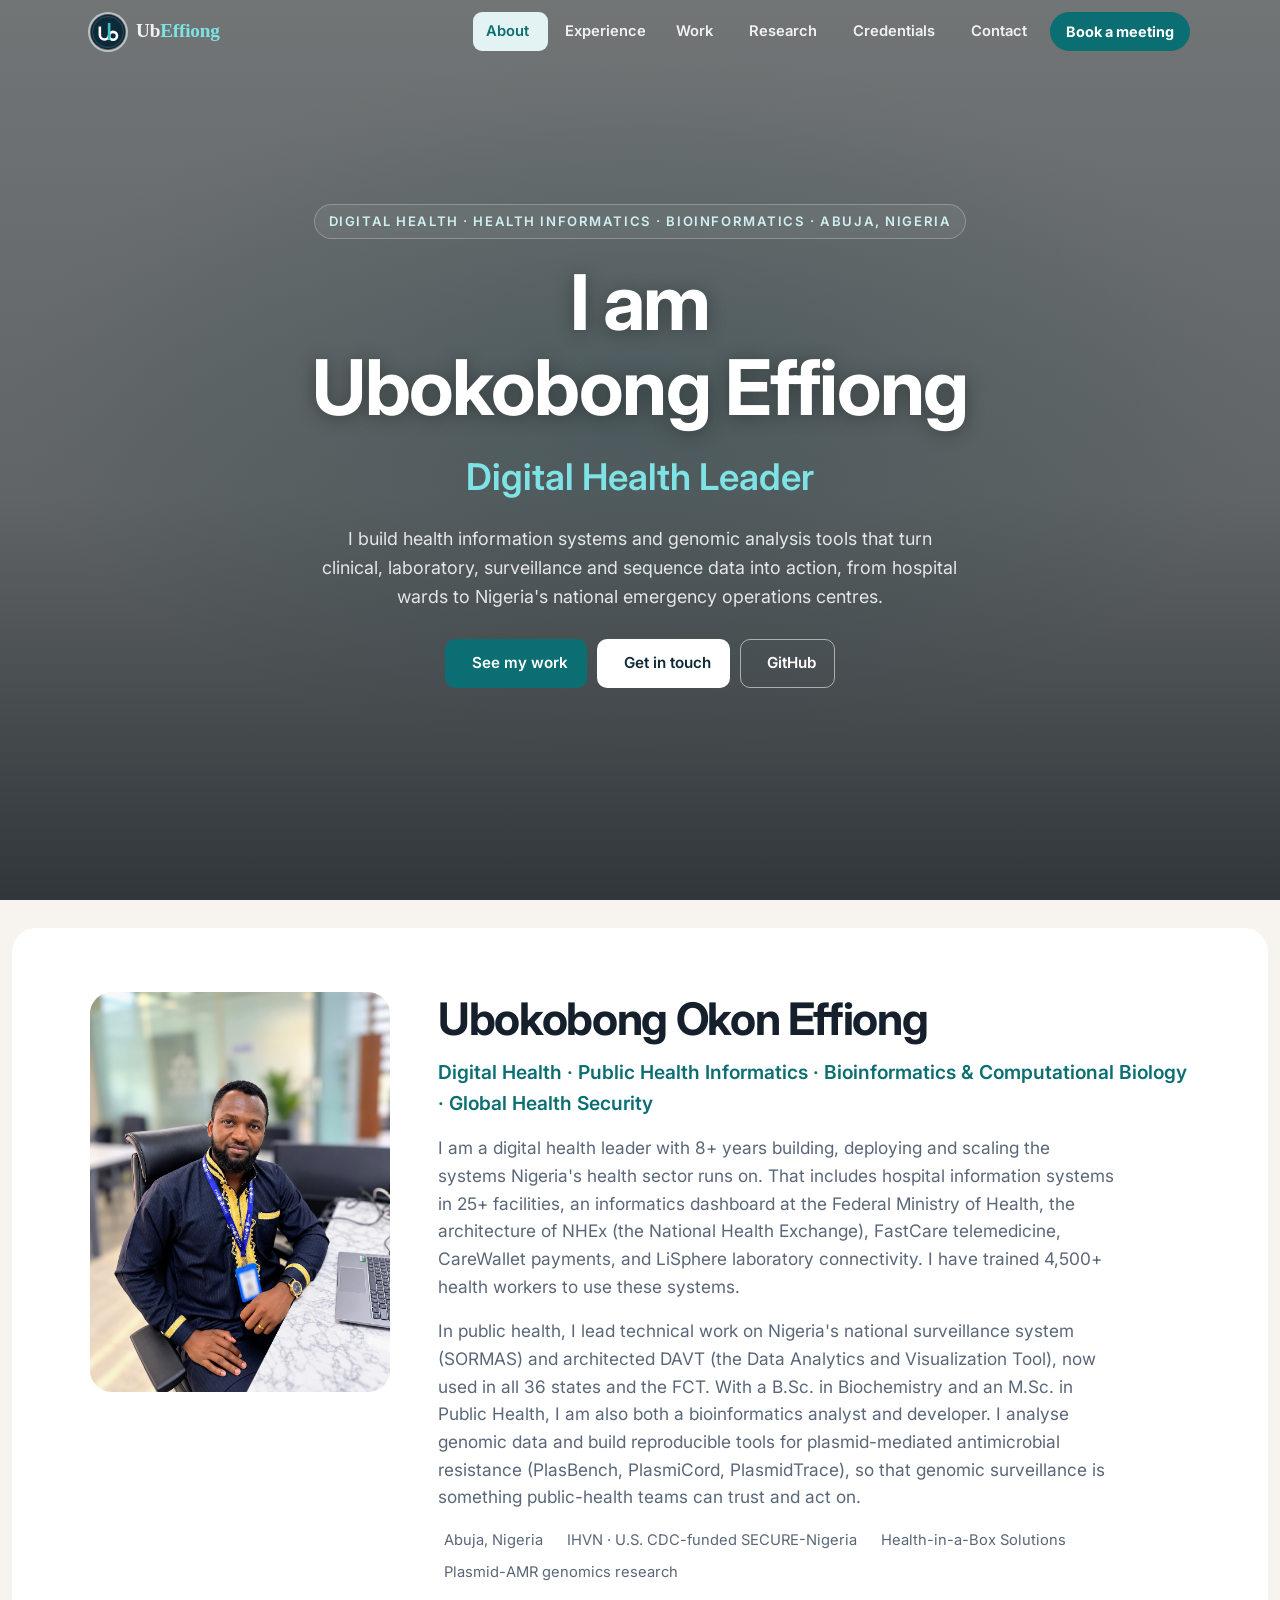
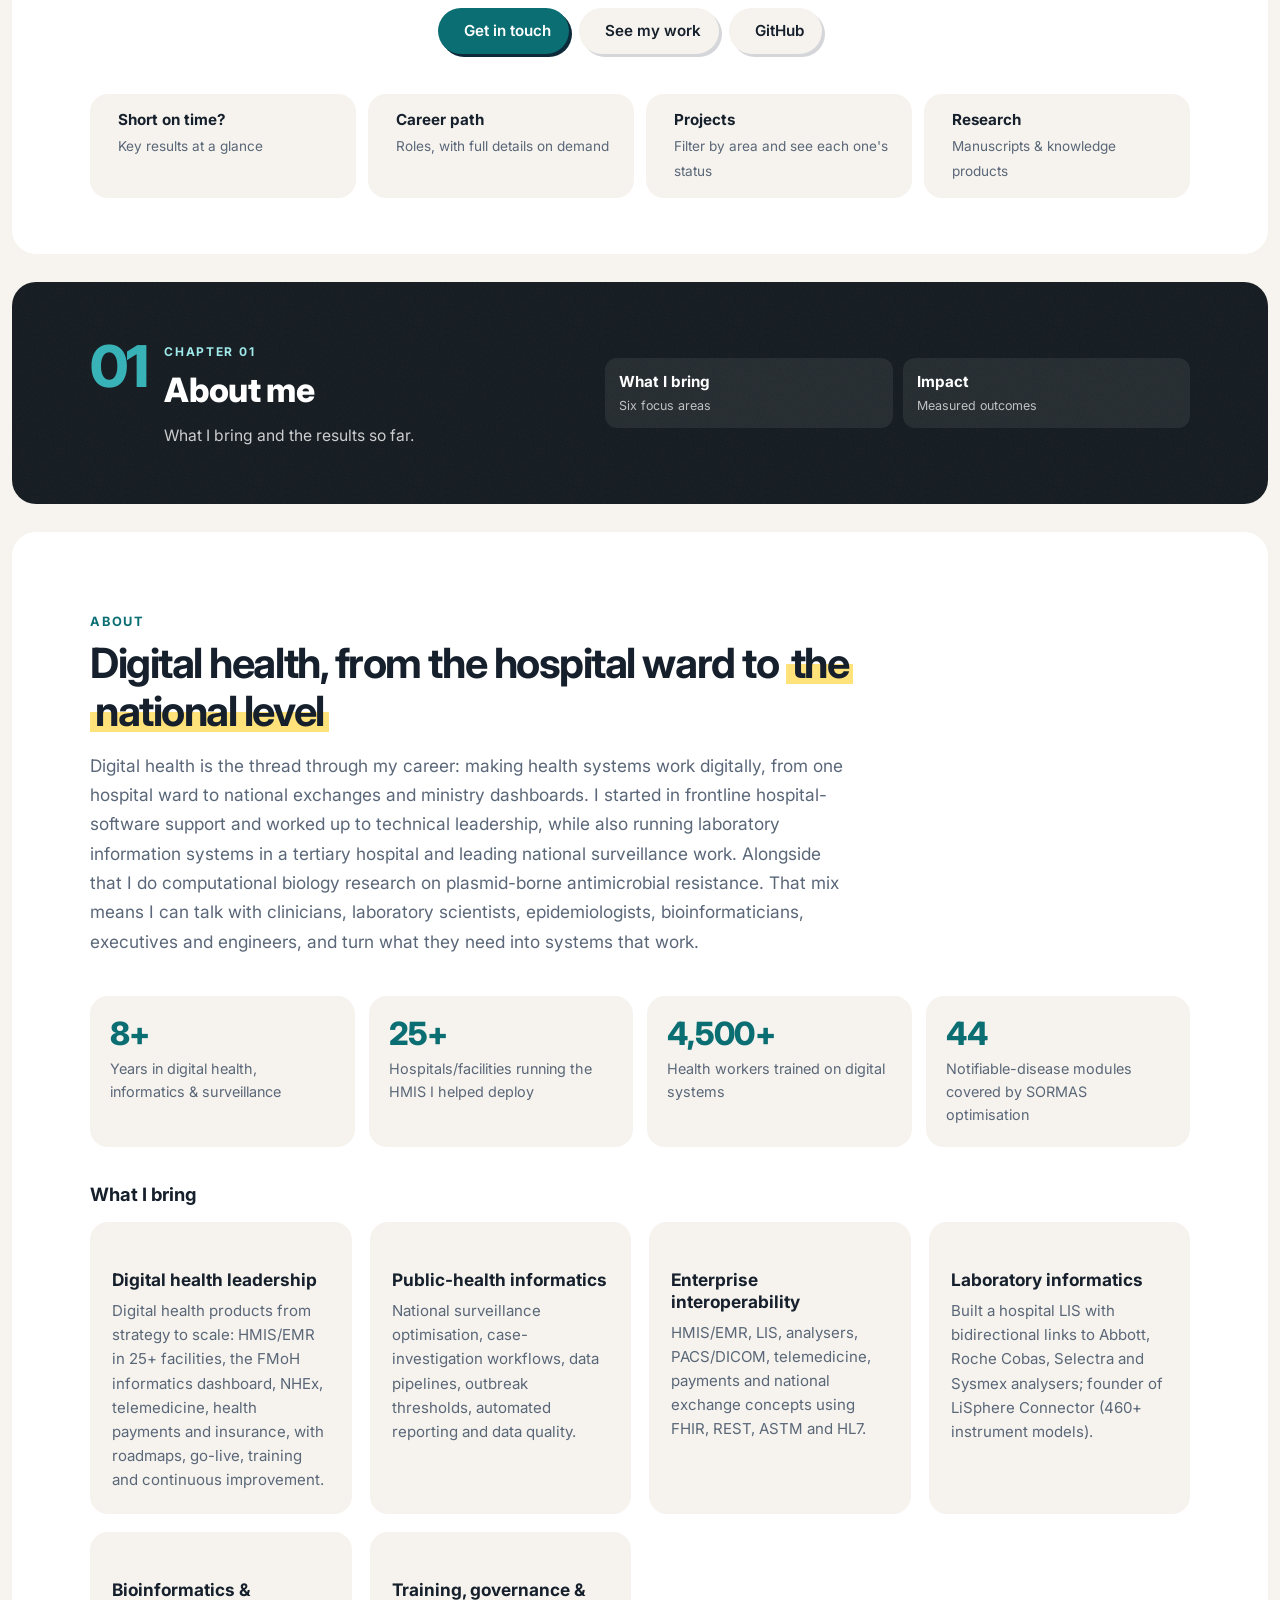
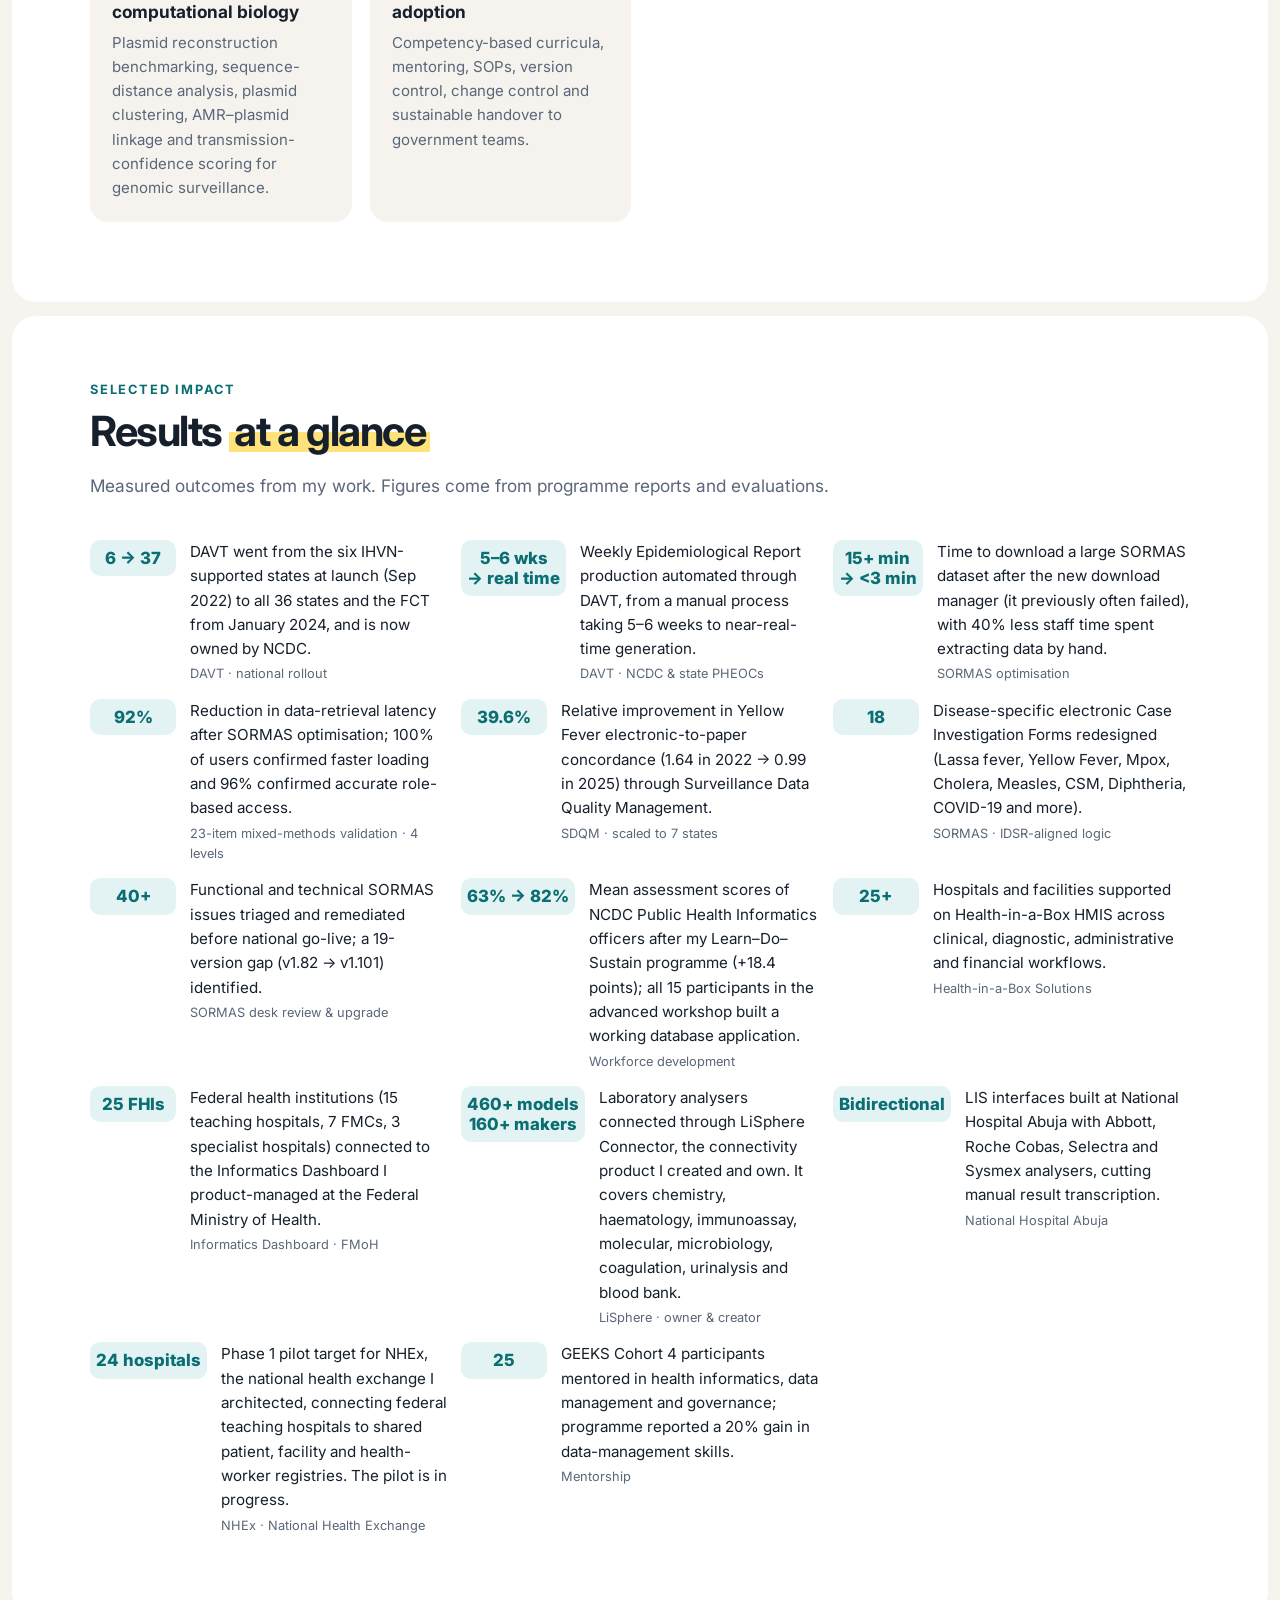
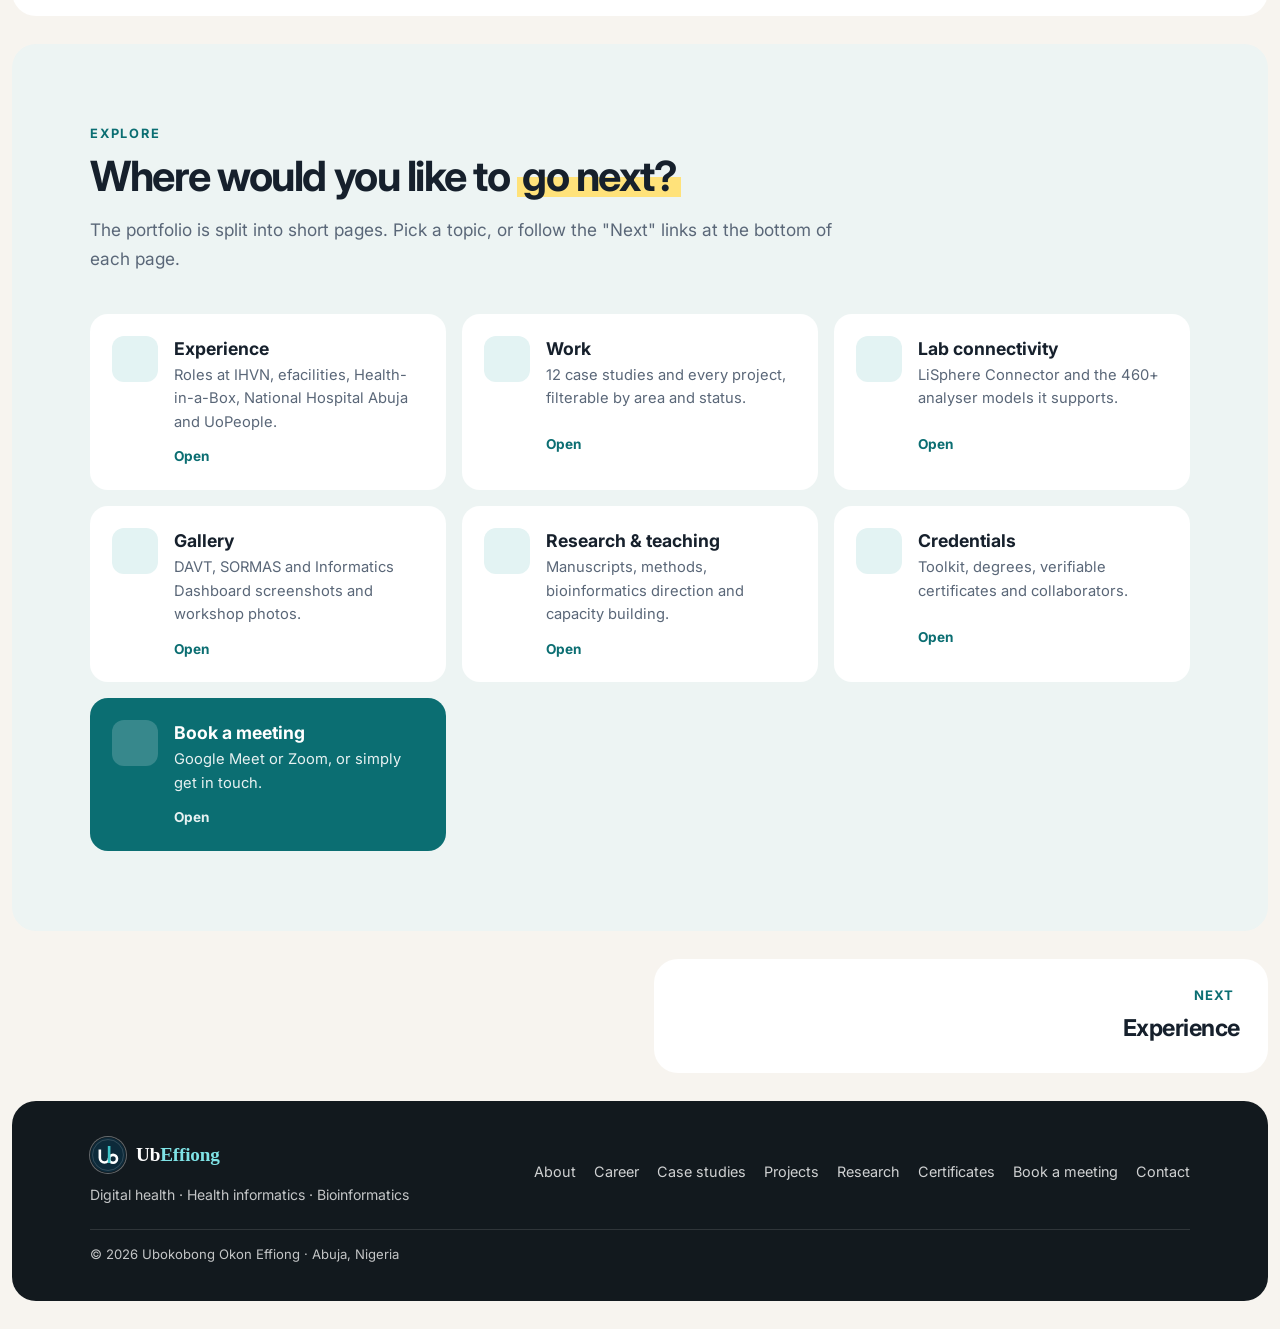
==== commit d7da4e0a: "Split portfolio into sub-pages and simplify contact - Break the single long page into Home, Experien" ====
--- a/Portfolio/index.html
+++ b/Portfolio/index.html
@@ -8,9 +8,9 @@
   <meta name="description" content="Portfolio of Ubokobong Okon Effiong: digital health and health informatics leader and bioinformatics analyst/developer with 8+ years across hospital information systems, national disease surveillance (SORMAS, DAVT), laboratory interoperability, public-health analytics and plasmid-AMR computational biology.">
   <meta name="keywords" content="health informatics, digital health, SORMAS, DAVT, HL7 FHIR, interoperability, laboratory information system, public health surveillance, Nigeria, bioinformatics, AMR">
   <meta name="author" content="Ubokobong Okon Effiong">
-  <meta property="og:title" content="Ubokobong Effiong | Health Informatics &amp; Digital Public Health">
+  <meta property="og:title" content="Ubokobong Effiong | Digital Health, Health Informatics &amp; Bioinformatics">
   <meta property="og:description" content="Hospital systems, national disease surveillance, interoperability and public-health analytics: 8+ years turning health data into action in Nigeria.">
-  <meta property="og:image" content="assets/img/work/team-effiong-ubokobong.jpg">
+  <meta property="og:image" content="assets/img/work/ubokobong-effiong-official.jpeg">
   <meta property="og:type" content="website">
 
   <link href="assets/img/brand/ubeffiong-mark.svg" rel="icon" type="image/svg+xml">
@@ -24,7 +24,7 @@
   <link href="assets/css/portfolio.css" rel="stylesheet">
 </head>
 
-<body>
+<body data-page="index">
   <a class="skip-link" href="#main">Skip to content</a>
 
   <!-- ======= Navigation ======= -->
@@ -33,7 +33,7 @@
       <a class="brand" href="#top" aria-label="UbEffiong, back to top"><img class="brand-mark" src="assets/img/brand/ubeffiong-mark.svg" alt="" width="34" height="34"><span class="brand-text">Ub<em>Effiong</em></span></a>
       <button class="nav-toggle" aria-controls="nav-links" aria-expanded="false" aria-label="Open menu"><i class="bi bi-list"></i></button>
       <ul class="nav-links" id="nav-links">
-        <li class="nav-group">
+        <li class="nav-group is-current">
           <button class="nav-group-btn" type="button" aria-expanded="false">About <i class="bi bi-chevron-down"></i></button>
           <div class="nav-menu">
             <a href="#intro"><strong>Introduction</strong><small>Who I am in brief</small></a>
@@ -41,33 +41,33 @@
             <a href="#impact"><strong>Impact</strong><small>Results at a glance</small></a>
           </div>
         </li>
-        <li><a href="#experience" class="nav-single">Experience</a></li>
+        <li><a href="experience.html#experience" class="nav-single">Experience</a></li>
         <li class="nav-group">
           <button class="nav-group-btn" type="button" aria-expanded="false">Work <i class="bi bi-chevron-down"></i></button>
           <div class="nav-menu">
-            <a href="#case-studies"><strong>Case studies</strong><small>12 principal projects</small></a>
-            <a href="#projects"><strong>All projects</strong><small>Filter by area &amp; status</small></a>
-            <a href="#lab-connectivity"><strong>Lab connectivity</strong><small>LiSphere &amp; analysers</small></a>
-            <a href="#gallery"><strong>Gallery</strong><small>Screenshots &amp; photos</small></a>
+            <a href="work.html#case-studies"><strong>Case studies</strong><small>12 principal projects</small></a>
+            <a href="work.html#projects"><strong>All projects</strong><small>Filter by area &amp; status</small></a>
+            <a href="lab.html#lab-connectivity"><strong>Lab connectivity</strong><small>LiSphere &amp; analysers</small></a>
+            <a href="gallery.html#gallery"><strong>Gallery</strong><small>Screenshots &amp; photos</small></a>
           </div>
         </li>
         <li class="nav-group">
           <button class="nav-group-btn" type="button" aria-expanded="false">Research <i class="bi bi-chevron-down"></i></button>
           <div class="nav-menu">
-            <a href="#research"><strong>Research &amp; publications</strong><small>Manuscripts &amp; methods</small></a>
-            <a href="#teaching"><strong>Teaching &amp; mentorship</strong><small>Capacity building</small></a>
+            <a href="research.html#research"><strong>Research &amp; publications</strong><small>Manuscripts &amp; methods</small></a>
+            <a href="research.html#teaching"><strong>Teaching &amp; mentorship</strong><small>Capacity building</small></a>
           </div>
         </li>
         <li class="nav-group">
           <button class="nav-group-btn" type="button" aria-expanded="false">Credentials <i class="bi bi-chevron-down"></i></button>
           <div class="nav-menu">
-            <a href="#skills"><strong>Skills</strong><small>Toolkit</small></a>
-            <a href="#education"><strong>Education &amp; certificates</strong><small>View, download, verify</small></a>
-            <a href="#partners"><strong>Collaborators</strong><small>Who I've worked with</small></a>
-          </div>
-        </li>
-        <li><a href="#contact" class="nav-single">Contact</a></li>
-        <li><a href="#book" class="nav-cta"><i class="bi bi-calendar2-check"></i> Book a meeting</a></li>
+            <a href="credentials.html#skills"><strong>Skills</strong><small>Toolkit</small></a>
+            <a href="credentials.html#education"><strong>Education &amp; certificates</strong><small>View, download, verify</small></a>
+            <a href="credentials.html#partners"><strong>Collaborators</strong><small>Who I've worked with</small></a>
+          </div>
+        </li>
+        <li><a href="contact.html#contact" class="nav-single">Contact</a></li>
+        <li><a href="contact.html#book" class="nav-cta"><i class="bi bi-calendar2-check"></i> Book a meeting</a></li>
       </ul>
     </div>
   </nav>
@@ -85,8 +85,8 @@
       </p>
       <p class="hero-line">I build health information systems and genomic analysis tools that turn clinical, laboratory, surveillance and sequence data into action, from hospital wards to Nigeria's national emergency operations centres.</p>
       <div class="btn-row hero-actions">
-        <a class="btn btn-primary" href="#projects"><i class="bi bi-grid"></i> See my work</a>
-        <a class="btn btn-light" href="#contact"><i class="bi bi-envelope"></i> Get in touch</a>
+        <a class="btn btn-primary" href="work.html#projects"><i class="bi bi-grid"></i> See my work</a>
+        <a class="btn btn-light" href="contact.html#contact"><i class="bi bi-envelope"></i> Get in touch</a>
         <a class="btn btn-outline-light" href="https://github.com/ubeffiong" target="_blank" rel="noopener"><i class="bi bi-github"></i> GitHub</a>
       </div>
     </div>
@@ -120,19 +120,19 @@
             <li><i class="bi bi-virus"></i> Plasmid-AMR genomics research</li>
           </ul>
           <div class="btn-row">
-            <a class="btn btn-primary" href="#contact"><i class="bi bi-envelope"></i> Get in touch</a>
-            <a class="btn btn-ghost" href="#projects"><i class="bi bi-grid"></i> See my work</a>
+            <a class="btn btn-primary" href="contact.html#contact"><i class="bi bi-envelope"></i> Get in touch</a>
+            <a class="btn btn-ghost" href="work.html#projects"><i class="bi bi-grid"></i> See my work</a>
             <a class="btn btn-ghost" href="https://github.com/ubeffiong" target="_blank" rel="noopener"><i class="bi bi-github"></i> GitHub</a>
           </div>
         </div>
-        <img class="hero-photo" src="assets/img/work/team-effiong-ubokobong.jpg" alt="Portrait of Ubokobong Effiong" width="210" height="210">
+        <figure class="intro-portrait"><img src="assets/img/work/ubokobong-effiong-official.jpeg" alt="Ubokobong Effiong at his desk" width="1043" height="1406" loading="eager"></figure>
       </div>
 
       <nav class="start-here" aria-label="Quick start">
         <a href="#impact"><i class="bi bi-lightning-charge"></i><div><strong>Short on time?</strong><span>Key results at a glance</span></div></a>
-        <a href="#experience"><i class="bi bi-diagram-3"></i><div><strong>Career path</strong><span>Roles, with full details on demand</span></div></a>
-        <a href="#projects"><i class="bi bi-boxes"></i><div><strong>Projects</strong><span>Filter by area and see each one's status</span></div></a>
-        <a href="#research"><i class="bi bi-journal-text"></i><div><strong>Research</strong><span>Manuscripts &amp; knowledge products</span></div></a>
+        <a href="experience.html#experience"><i class="bi bi-diagram-3"></i><div><strong>Career path</strong><span>Roles, with full details on demand</span></div></a>
+        <a href="work.html#projects"><i class="bi bi-boxes"></i><div><strong>Projects</strong><span>Filter by area and see each one's status</span></div></a>
+        <a href="research.html#research"><i class="bi bi-journal-text"></i><div><strong>Research</strong><span>Manuscripts &amp; knowledge products</span></div></a>
       </nav>
     </div>
   </div>
@@ -174,32 +174,32 @@
 
         <h3 style="font-size:1.15rem;margin-bottom:16px">What I bring</h3>
         <div class="grid grid-3">
-          <a class="card focus" href="#projects" data-goto-filter="digital" style="color:inherit;text-decoration:none">
+          <a class="card focus" href="work.html?filter=digital#projects" data-goto-filter="digital" style="color:inherit;text-decoration:none">
             <i class="bi bi-hospital"></i>
             <h3>Digital health leadership</h3>
             <p>Digital health products from strategy to scale: HMIS/EMR in 25+ facilities, the FMoH informatics dashboard, NHEx, telemedicine, health payments and insurance, with roadmaps, go-live, training and continuous improvement.</p>
           </a>
-          <a class="card focus" href="#projects" data-goto-filter="surveillance" style="color:inherit;text-decoration:none">
+          <a class="card focus" href="work.html?filter=surveillance#projects" data-goto-filter="surveillance" style="color:inherit;text-decoration:none">
             <i class="bi bi-activity"></i>
             <h3>Public-health informatics</h3>
             <p>National surveillance optimisation, case-investigation workflows, data pipelines, outbreak thresholds, automated reporting and data quality.</p>
           </a>
-          <a class="card focus" href="#projects" data-goto-filter="interop" style="color:inherit;text-decoration:none">
+          <a class="card focus" href="work.html?filter=interop#projects" data-goto-filter="interop" style="color:inherit;text-decoration:none">
             <i class="bi bi-share"></i>
             <h3>Enterprise interoperability</h3>
             <p>HMIS/EMR, LIS, analysers, PACS/DICOM, telemedicine, payments and national exchange concepts using FHIR, REST, ASTM and HL7.</p>
           </a>
-          <a class="card focus" href="#projects" data-goto-filter="lab" style="color:inherit;text-decoration:none">
+          <a class="card focus" href="work.html?filter=lab#projects" data-goto-filter="lab" style="color:inherit;text-decoration:none">
             <i class="bi bi-eyedropper"></i>
             <h3>Laboratory informatics</h3>
             <p>Built a hospital LIS with bidirectional links to Abbott, Roche Cobas, Selectra and Sysmex analysers; founder of LiSphere Connector (460+ instrument models).</p>
           </a>
-          <a class="card focus" href="#projects" data-goto-filter="genomics" style="color:inherit;text-decoration:none">
+          <a class="card focus" href="work.html?filter=genomics#projects" data-goto-filter="genomics" style="color:inherit;text-decoration:none">
             <i class="bi bi-virus"></i>
             <h3>Bioinformatics &amp; computational biology</h3>
             <p>Plasmid reconstruction benchmarking, sequence-distance analysis, plasmid clustering, AMR–plasmid linkage and transmission-confidence scoring for genomic surveillance.</p>
           </a>
-          <a class="card focus" href="#teaching" style="color:inherit;text-decoration:none">
+          <a class="card focus" href="research.html#teaching" style="color:inherit;text-decoration:none">
             <i class="bi bi-people"></i>
             <h3>Training, governance &amp; adoption</h3>
             <p>Competency-based curricula, mentoring, SOPs, version control, change control and sustainable handover to government teams.</p>
@@ -235,2167 +235,31 @@
       </div>
     </section>
 
-    <!-- ======= Chapter 02: Career ======= -->
-    <div class="chapter" id="ch-career">
-      <div class="container chapter-inner">
-        <div class="chapter-label"><span class="chapter-num">02</span><div><p class="chapter-kicker">Chapter 02</p><p class="chapter-title">Career</p><p class="chapter-lede">Roles at IHVN, efacilities, Health-in-a-Box, National Hospital Abuja and UoPeople.</p></div></div>
-        <nav class="chapter-toc" aria-label="Career: sections">
-          <a href="#experience"><strong>Career path</strong><small>Highlights first, details on demand</small></a>
-        </nav>
-      </div>
-    </div>
-
-    <!-- ======= Experience ======= -->
-    <section id="experience" class="alt">
+    <!-- ======= Explore ======= -->
+    <section id="explore" class="alt">
       <div class="container">
         <div class="section-head">
-          <div class="eyebrow">Experience</div>
-          <h2>Career path</h2>
-          <p>Each role shows the highlights first. Open "Full details" for the complete scope by workstream.</p>
-        </div>
-
-        <div class="exp-tools">
-          <p><i class="bi bi-info-circle"></i> Some roles overlapped; I held the hospital and industry positions at the same time.</p>
-          <button class="btn btn-ghost" id="expand-all" type="button"><i class="bi bi-arrows-expand"></i> <span>Expand all details</span></button>
-        </div>
-
-        <div class="timeline">
-
-          <!-- IHVN -->
-          <article class="card org-block">
-            <div class="org-icon org-logo"><img src="assets/img/orgs/ihvn.jpg" alt="Institute of Human Virology Nigeria logo" loading="lazy"></div>
-            <div>
-              <div class="org-head">
-                <h3>Institute of Human Virology Nigeria (IHVN)</h3>
-                <div class="org-sub">U.S. CDC-funded SECURE-Nigeria Global Health Security programme · Abuja · <a href="https://irce-secure-nigeria.vercel.app/secure-nigeria.html#subprojects" target="_blank" rel="noopener">Programme page <i class="bi bi-box-arrow-up-right"></i></a></div>
-              </div>
-
-              <div class="role current">
-                <div class="role-title">
-                  <h4>Health Informatics Expert / Technical Lead, Global Health Security</h4>
-                  <span class="dates">Oct 2023 – Present</span>
-                </div>
-                <p class="role-summary">Technical leadership for Nigeria's national disease-surveillance system and its analytics layer, working with NCDC, WHO Nigeria, U.S. CDC, State Ministries of Health and PHEOCs.</p>
-                <ul class="key">
-                  <li>Technical lead for SORMAS optimisation across 44 notifiable-disease modules, 36 states and 774 LGAs.</li>
-                  <li>Architected and led DAVT, the national surveillance analytics platform now used in all 36 states and the FCT, and designed and built four new DAVT modules.</li>
-                  <li>Scaled Surveillance Data Quality Management to seven states.</li>
-                  <li>Designed and delivered workforce development and a governance framework adopted by NCDC.</li>
-                </ul>
-                <details class="more">
-                  <summary><span class="open-lbl">Full details</span><span class="close-lbl">Hide details</span></summary>
-                  <div class="more-body">
-                    <div>
-                      <h5>SORMAS optimisation, implementation &amp; validation · 2025 – 2026</h5>
-                      <ul>
-                        <li>Benchmarked the national installation (v1.82.0) against v1.101.0, identifying 19 missed release cycles, technical debt, workflow misalignment and governance gaps across 44 disease modules.</li>
-                        <li>Upgraded to v1.101.0 with all historical data migrated without loss, and merged the FCT's separate SORMAS instance into the national system.</li>
-                        <li>Led the redesign of 18 disease-specific electronic Case Investigation Forms that match NCDC's approved paper forms field for field, replacing one general form. They cover AFP, cholera, COVID-19, CSM, dengue, diphtheria, Ebola, influenza, Lassa fever, measles, Mpox, neonatal tetanus, noma, PRDS, rubella, yellow fever, chikungunya and other viral haemorrhagic fevers.</li>
-                        <li>Linked laboratory results to cases automatically by EPID number; automated outbreak-threshold alerts and national case-classification rules.</li>
-                        <li>Restored connections to other systems, added a record-level anonymised case feed to DAVT (replacing a summary-only link), and prepared SORMAS for exchange with laboratory information systems.</li>
-                        <li>Specified epidemiological and clinical variables, mandatory fields, conditional logic and validation rules aligned with Nigeria's IDSR guidelines.</li>
-                        <li>Configured data-quality controls: date sequencing (onset before report), age-based criteria (e.g. AFP under 15), laboratory-result linkage and duplicate-case prevention.</li>
-                        <li>Diagnosed and remediated Download Manager failures (timeouts, empty exports, crashes) with a new download manager that filters by disease, area, dates and fields; large downloads fell from over 15 minutes to under 3.</li>
-                        <li>Built a contingency line-list upload (standardised CSV/Excel) for continuity during downtime or API instability.</li>
-                        <li>Designed a phased mixed-methods evaluation: a desk review, implementation-stage checks and multi-user testing with a 23-item instrument and qualitative guides covering 25 participants across four tiers.</li>
-                        <li>Analysed results in Stata 15 (descriptive statistics, 95% CIs, binary aggregation) and thematically; surfaced residual gaps in alert automation and conflicting-data detection for post-go-live work.</li>
-                        <li>Supported a validation workshop (Jul 2025) and structured user acceptance testing (Jan–Feb 2026); the full issue log and codebase were handed over into NCDC's own repository.</li>
-                      </ul>
-                    </div>
-                    <div>
-                      <h5>DAVT: national surveillance analytics &amp; visualisation</h5>
-                      <ul>
-                        <li>Led end-to-end development of a secure web platform for NCDC and state PHEOCs. It launched in September 2022 in six IHVN-supported states (Bauchi, Edo, Enugu, Kaduna, Lagos, Ondo) and expanded with NCDC to all 36 states and the FCT in January 2024.</li>
-                        <li>Ran participatory co-design through six months of inception workshops with NCDC leadership and TWGs, WHO Nigeria, State MoHs, U.S. CDC and frontline officers.</li>
-                        <li>Connected five data sources: SORMAS (live API), IDSR-002 weekly facility summaries, state line lists, DHIS2 at NPHCDA and NAFDAC's MedSafety app, the last two for vaccine-safety (AEFI) triangulation.</li>
-                        <li>Platform of 10 modules: summary report, aggregate reports, case-based analytics, automated Weekly Epidemiological Report, data-quality scoring, line-list upload, concurrent trends, data triangulation, a live EOC wallboard and a decision tracker.</li>
-                        <li>Kept surveillance running during outages by letting every analysis switch between SORMAS and uploaded line-list data.</li>
-                        <li>Prepared the sustainability strategy, the migration plan to NCDC infrastructure and technical training for NCDC developers.</li>
-                        <li>Built threshold monitoring for priority diseases (Lassa fever, Yellow Fever, Measles and others), with an auditable alert → response → resolution trail for after-action reviews.</li>
-                        <li>Produced analytical briefs and technical reports for NCDC and U.S. CDC on system performance, response timeliness and IHR progress.</li>
-                      </ul>
-                    </div>
-                    <div>
-                      <h5>New DAVT modules (designed &amp; built; awaiting NCDC adoption)</h5>
-                      <ul>
-                        <li><strong>Digital Weekly Epidemiological Report:</strong> a complete draft (tables, maps, charts) is ready the Monday after each week closes, then moves through a five-step approval workflow to a locked, versioned publication.</li>
-                        <li><strong>Automatic disease situation reports:</strong> generated for any disease directly from SORMAS case records, inside an approval workflow owned by each disease working group.</li>
-                        <li><strong>National IDSR Compliance Index (NICI):</strong> a monthly 0–100 surveillance-performance score for the country, each state and each LGA, built from seven weighted indicators and including the 7-1-7 outbreak timeliness target.</li>
-                        <li><strong>Advanced analytics:</strong> statistical tests, seven transmission models, four reproduction-number estimators, short-term forecasts, a "what if" simulator and a shareable research workspace, all on live data with no external licences.</li>
-                      </ul>
-                    </div>
-                    <div>
-                      <h5>Data quality, epidemiological analysis &amp; strategic information</h5>
-                      <ul>
-                        <li>Implemented SDQM alongside DAVT: a pilot in Ondo, Sokoto, Ebonyi and the FCT (Oct 2023 – Sep 2024) tracking four quality measures across 10 priority diseases, with monthly reviews using DAVT's concurrent-trends view. Later expanded to seven states.</li>
-                        <li>Analysed Yellow Fever concordance (2022–2025) and Lassa fever trends, CFR and cross-system concordance: 30,511 paper vs 31,959 SORMAS cases across six SDQM states.</li>
-                        <li>Support IHVN Strategic Information on the Nigeria Medical Record System (NMRS) for HIV/TB programming: workflows, data quality, reporting and data use.</li>
-                      </ul>
-                    </div>
-                    <div>
-                      <h5>Workforce development &amp; governance · May 2025 – Sep 2025</h5>
-                      <ul>
-                        <li>Designed a Learn–Do–Sustain programme for NCDC PHI officers: 12 weekly virtual sessions plus two five-day in-person bootcamps. All 8 participants in the first workshop completed a Java project, and all 15 in the second built a working database application.</li>
-                        <li>Curriculum: HTML/CSS, JavaScript, Java OOP, Java MVC, PostgreSQL database design and SORMAS codebase integration.</li>
-                        <li>Co-designed a governance framework adopted by NCDC: Git/GitHub version control, documented change requests, dev → staging → production environments and monthly performance reporting.</li>
-                        <li>Handed over a documentation repository (upgrade and troubleshooting SOPs, manuals, module guides, a post-training technical guide) and a milestone-based transition roadmap.</li>
-                      </ul>
-                    </div>
-                  </div>
-                </details>
-              </div>
-            </div>
-          </article>
-
-          <!-- efacilities / LiSphere -->
-          <article class="card org-block">
-            <div class="org-icon org-logo"><img src="assets/img/orgs/lisphere.png" alt="LiSphere logo (efacilities Systems &amp; Services)" loading="lazy"></div>
-            <div>
-              <div class="org-head">
-                <h3>efacilities Systems &amp; Services</h3>
-                <div class="org-sub">Laboratory connectivity · Abuja, Nigeria &amp; Waterloo, Canada · <a href="https://lisphere-connector.vercel.app/flipbook.html" target="_blank" rel="noopener">LiSphere brand profile <i class="bi bi-box-arrow-up-right"></i></a></div>
-              </div>
-              <div class="role current">
-                <div class="role-title">
-                  <h4>CEO &amp; Creator, LiSphere Connector</h4>
-                  <span class="dates">2025 – Present</span>
-                </div>
-                <p class="role-summary">Lead LiSphere Connector, which links laboratory analysers to hospital and laboratory information systems so that no result is lost between the bench and the bedside.</p>
-                <ul class="key">
-                  <li>Built connectivity for 460+ instrument models from 160+ manufacturers across chemistry, haematology, immunoassay, molecular, microbiology, coagulation, urinalysis and blood bank.</li>
-                  <li>Engineered for real labs: a durable result journal, automatic retry, analyser auto-detection with confidence scoring, and a measured 356 ms query round trip.</li>
-                  <li>Designed per-facility profiles with an organisation-wide view, and a guided package → install → validate → connect → go-live rollout.</li>
-                </ul>
-              </div>
-            </div>
-          </article>
-
-          <!-- Health-in-a-Box -->
-          <article class="card org-block">
-            <div class="org-icon org-logo"><img src="assets/img/orgs/health-in-a-box.png" alt="Health-in-a-Box logo" loading="lazy"></div>
-            <div>
-              <div class="org-head">
-                <h3>Health-in-a-Box Solutions Limited</h3>
-                <div class="org-sub">Hospital information systems, telemedicine &amp; interoperability · Abuja (hybrid) · four roles from Mar 2018</div>
-              </div>
-
-              <div class="role current">
-                <div class="role-title">
-                  <h4>Health Informatics Technical Manager</h4>
-                  <span class="dates">Jan 2023 – 2026</span>
-                </div>
-                <p class="role-summary">Coordinated technical delivery across the whole digital-health portfolio: HMIS, FastCare, NHEx, NIMIS, CareWallet, insurance workflows, analyser integrations and infrastructure.</p>
-                <ul class="key">
-                  <li>Technical and product lead for Health-in-a-Box HMIS across EMR, LIS, RIS/PACS, pharmacy, wards, theatre, blood bank, IVF and more.</li>
-                  <li>Product owner and technical lead (earlier, Chief Architect and Development Lead) for NHEx, a FHIR-based national health information exchange.</li>
-                  <li>Led product and system design for CareWallet healthcare payments and coordinated the HIMIS insurance workflows.</li>
-                </ul>
-                <details class="more">
-                  <summary><span class="open-lbl">Full details</span><span class="close-lbl">Hide details</span></summary>
-                  <div class="more-body">
-                    <div>
-                      <h5>Technical &amp; portfolio leadership</h5>
-                      <ul>
-                        <li>Aligned product, engineering, implementation, support and infrastructure work with business priorities; tracked dependencies and cleared delivery blockers.</li>
-                        <li>Turned strategy and customer needs into workstreams, requirements, release plans and engineering tasks; prioritised by clinical and business impact, risk and urgency.</li>
-                        <li>Bridged customers, hospital management, clinicians, labs, finance/insurance, developers and third-party partners.</li>
-                      </ul>
-                    </div>
-                    <div>
-                      <h5>HMIS product &amp; implementation</h5>
-                      <ul>
-                        <li>Led requirements and solution design across EMR, LIS, RIS/PACS, pharmacy and stock, outpatient and inpatient care, nursing, theatre, blood bank, IVF, obstetrics, family planning, dental, cardiology and EEG.</li>
-                        <li>Owned the lifecycle from discovery and workflow mapping through backlog refinement, testing and go-live to post-deployment improvement.</li>
-                        <li>Promoted standard configuration across sites while allowing justified local variation; fed recurring incidents back into the backlog.</li>
-                      </ul>
-                    </div>
-                    <div>
-                      <h5>NHEx: national health information exchange</h5>
-                      <ul>
-                        <li>Shaped a federated approach in which facilities keep their existing EMRs and clinical data stays at source; only secure identity pointers are exchanged.</li>
-                        <li>Designed around three national registries (a National Health ID anchored to the NIN, a National Facility ID and a verified Health Worker ID) plus a Shared Health Record.</li>
-                        <li>Designed the consent engine: patients authorise scoped, time-limited access by Master Card tap, OTP or in-app approval, with a logged break-glass override for emergencies and a tamper-evident audit trail.</li>
-                        <li>Made architecture decisions on FHIR profiles, RESTful exchange, terminology (ICD-11, LOINC, SNOMED CT), referrals, provenance and role-based access.</li>
-                        <li>NHEx now operates under the national digital-health mandate (NHTDAO, June 2026). A Phase 1 pilot targeting 24 federal teaching hospitals is in progress.</li>
-                      </ul>
-                    </div>
-                    <div>
-                      <h5>FastCare, the national dashboard, CareWallet &amp; HIMIS</h5>
-                      <ul>
-                        <li><strong>FastCare:</strong> aligned telemedicine consultation journeys with facility records, appointments and continuity of care.</li>
-                        <li><strong>Informatics Dashboard (FMoH) / NIMIS:</strong> led the dashboard as Product Manager. It is deployed at the Federal Ministry of Health with 25 connected federal health institutions; I clarified facility-to-central data flows and reporting requirements.</li>
-                        <li><strong>CareWallet:</strong> defined patient-wallet, settlement, payment-status, webhook, refund and reconciliation workflows with payment partners.</li>
-                        <li><strong>HIMIS insurance:</strong> mapped eligibility, utilisation, billing and claims between providers, HMOs, state schemes and public programmes (BHCPF and NEMSAS context).</li>
-                      </ul>
-                    </div>
-                    <div>
-                      <h5>Lab integrations, infrastructure &amp; governance</h5>
-                      <ul>
-                        <li>Coordinated analyser integration from interface discovery and message mapping through result validation and troubleshooting (ASTM).</li>
-                        <li>Managed deployment readiness across hosting and facility environments (connectivity, environments, release coordination, escalation).</li>
-                        <li>Contributed to demos, proposals, RFI/RFP responses, interface specs, UAT, release readiness and HIPAA-informed privacy and role-based access.</li>
-                      </ul>
-                    </div>
-                  </div>
-                </details>
-              </div>
-
-              <div class="role">
-                <div class="role-title">
-                  <h4>Health Informatics Product Manager</h4>
-                  <span class="dates">Jan 2021 – Jan 2023</span>
-                </div>
-                <p class="role-summary">Owned requirements and the roadmap for Health-in-a-Box HMIS, and was Product Manager for the Informatics Dashboard at the Federal Ministry of Health, FastCare and HIMIS.</p>
-                <details class="more">
-                  <summary><span class="open-lbl">Full details</span><span class="close-lbl">Hide details</span></summary>
-                  <div class="more-body">
-                    <ul>
-                      <li>Ran discovery with clinicians, nurses, laboratory scientists, pharmacists, records, finance and IT staff to define product needs.</li>
-                      <li>Wrote requirements, user stories, acceptance criteria, workflow diagrams and functional specifications.</li>
-                      <li>Prioritised the backlog and planned releases by user impact, urgency, dependencies, data-quality implications and cross-site standardisation.</li>
-                      <li>Reproduced defects, reviewed fixes and validated features against acceptance criteria; supported UAT, demos and rollout.</li>
-                      <li>Product Manager for the Health-in-a-Box Informatics Dashboard, deployed at the Federal Ministry of Health and now aggregating data from 25 connected federal health institutions (15 FTHs, 7 FMCs, 3 SHs).</li>
-                      <li>Managed FastCare telemedicine requirements and HIMIS insurance/NEMSAS-related workflows.</li>
-                    </ul>
-                  </div>
-                </details>
-              </div>
-
-              <div class="role">
-                <div class="role-title">
-                  <h4>Health Informatics Specialist, Site Manager</h4>
-                  <span class="dates">Apr 2019 – Jan 2021</span>
-                </div>
-                <p class="role-summary">Ran day-to-day HMIS implementation at assigned hospitals as the link between users, management, product and technical teams.</p>
-                <details class="more">
-                  <summary><span class="open-lbl">Full details</span><span class="close-lbl">Hide details</span></summary>
-                  <div class="more-body">
-                    <ul>
-                      <li>Ran workflow walkthroughs and configured users, departments, service points and roles.</li>
-                      <li>Led go-live, user orientation and floor-walking support as sites moved from paper to electronic workflows.</li>
-                      <li>Logged and investigated incidents, escalated complex issues and verified fixes; took part in UAT and data checks.</li>
-                      <li>Tracked adoption and maintained site records, training documentation and issue trackers.</li>
-                    </ul>
-                  </div>
-                </details>
-              </div>
-
-              <div class="role">
-                <div class="role-title">
-                  <h4>Health Informatics Support Staff</h4>
-                  <span class="dates">Mar 2018 – Apr 2019</span>
-                </div>
-                <p class="role-summary">Gave frontline support to hospital staff on registration, documentation, laboratory requests and billing workflows, and escalated application, device and connectivity issues.</p>
-              </div>
-            </div>
-          </article>
-
-          <!-- National Hospital Abuja -->
-          <article class="card org-block">
-            <div class="org-icon" aria-hidden="true">NH</div>
-            <div>
-              <div class="org-head">
-                <h3>National Hospital Abuja</h3>
-                <div class="org-sub">Tertiary hospital · Abuja</div>
-              </div>
-              <div class="role">
-                <div class="role-title">
-                  <h4>Scientific Officer: EMR/LIMS Administrator &amp; Quality Officer</h4>
-                  <span class="dates">Aug 2018 – Dec 2023</span>
-                </div>
-                <p class="role-summary">Administered EMR and laboratory systems across clinical departments and four major laboratory service areas.</p>
-                <ul class="key">
-                  <li>Designed, developed and implemented the hospital's Laboratory Information System.</li>
-                  <li>Built bidirectional interfaces to Abbott, Roche Cobas, Selectra and Sysmex analysers, reducing manual transcription.</li>
-                  <li>As Quality Officer, enforced SOP compliance, laboratory quality standards and patient-safety processes.</li>
-                </ul>
-                <details class="more">
-                  <summary><span class="open-lbl">Full details</span><span class="close-lbl">Hide details</span></summary>
-                  <div class="more-body">
-                    <ul>
-                      <li>Supported integration between the LIS, EMR, PACS/DICOM imaging and clinical departments.</li>
-                      <li>Managed data validation, secure storage, retrieval, backups, reconciliation and audits in line with NDPR and hospital policy.</li>
-                      <li>Investigated result-transfer discrepancies and interface issues affecting reliable reporting.</li>
-                      <li>Trained clinical and laboratory staff on system use, data-entry standards and confidentiality.</li>
-                    </ul>
-                  </div>
-                </details>
-              </div>
-            </div>
-          </article>
-
-          <!-- UoPeople -->
-          <article class="card org-block">
-            <div class="org-icon org-logo"><img src="assets/img/orgs/university-of-the-people.webp" alt="University of the People logo" loading="lazy"></div>
-            <div>
-              <div class="org-head">
-                <h3>University of the People</h3>
-                <div class="org-sub">Online university</div>
-              </div>
-              <div class="role current">
-                <div class="role-title">
-                  <h4>Instructor</h4>
-                  <span class="dates">Dec 2023 – Present</span>
-                </div>
-                <p class="role-summary">Teach adult learners online through course activities, discussions, assignments and assessment, explaining technical material to students from very different backgrounds.</p>
-              </div>
-            </div>
-          </article>
-
+          <div class="eyebrow">Explore</div>
+          <h2>Where would you like to <mark class="hl">go next?</mark></h2>
+          <p>The portfolio is split into short pages. Pick a topic, or follow the "Next" links at the bottom of each page.</p>
+        </div>
+        <div class="explore-grid">
+          <a class="card explore-card" href="experience.html"><i class="bi bi-briefcase"></i><div><h3>Experience</h3><p>Roles at IHVN, efacilities, Health-in-a-Box, National Hospital Abuja and UoPeople.</p></div><span class="explore-go">Open <i class="bi bi-arrow-right"></i></span></a>
+          <a class="card explore-card" href="work.html"><i class="bi bi-kanban"></i><div><h3>Work</h3><p>12 case studies and every project, filterable by area and status.</p></div><span class="explore-go">Open <i class="bi bi-arrow-right"></i></span></a>
+          <a class="card explore-card" href="lab.html"><i class="bi bi-cpu"></i><div><h3>Lab connectivity</h3><p>LiSphere Connector and the 460+ analyser models it supports.</p></div><span class="explore-go">Open <i class="bi bi-arrow-right"></i></span></a>
+          <a class="card explore-card" href="gallery.html"><i class="bi bi-images"></i><div><h3>Gallery</h3><p>DAVT, SORMAS and Informatics Dashboard screenshots and workshop photos.</p></div><span class="explore-go">Open <i class="bi bi-arrow-right"></i></span></a>
+          <a class="card explore-card" href="research.html"><i class="bi bi-journal-text"></i><div><h3>Research &amp; teaching</h3><p>Manuscripts, methods, bioinformatics direction and capacity building.</p></div><span class="explore-go">Open <i class="bi bi-arrow-right"></i></span></a>
+          <a class="card explore-card" href="credentials.html"><i class="bi bi-award"></i><div><h3>Credentials</h3><p>Toolkit, degrees, verifiable certificates and collaborators.</p></div><span class="explore-go">Open <i class="bi bi-arrow-right"></i></span></a>
+          <a class="card explore-card explore-cta" href="contact.html"><i class="bi bi-calendar2-check"></i><div><h3>Book a meeting</h3><p>Google Meet or Zoom, or simply get in touch.</p></div><span class="explore-go">Open <i class="bi bi-arrow-right"></i></span></a>
         </div>
       </div>
     </section>
 
-    <!-- ======= Chapter 03: Work ======= -->
-    <div class="chapter" id="ch-work">
-      <div class="container chapter-inner">
-        <div class="chapter-label"><span class="chapter-num">03</span><div><p class="chapter-kicker">Chapter 03</p><p class="chapter-title">Work</p><p class="chapter-lede">Case studies, every project, laboratory connectivity and the systems in pictures.</p></div></div>
-        <nav class="chapter-toc" aria-label="Work: sections">
-          <a href="#case-studies"><strong>Case studies</strong><small>12 principal projects</small></a>
-          <a href="#projects"><strong>All projects</strong><small>Filter by area</small></a>
-          <a href="#lab-connectivity"><strong>Lab connectivity</strong><small>LiSphere</small></a>
-          <a href="#gallery"><strong>Gallery</strong><small>Screenshots</small></a>
-        </nav>
-      </div>
-    </div>
-
-    <!-- ======= Case studies (12 principal projects) ======= -->
-    <section id="case-studies">
-      <div class="container">
-        <div class="section-head">
-          <div class="eyebrow">Case studies</div>
-          <h2>Twelve principal projects, <mark class="hl">one body of work</mark></h2>
-          <p>
-            Each project below is a full case study: the problem, my role, what was built, the architecture and the outcome.
-            Modules and integrations are grouped under their parent project. Every individual project card is still in the <a href="#projects">Projects</a> section below. Status labels separate what is in real-world use from what is
-            still being built or designed.
-          </p>
-        </div>
-
-        <!-- Portfolio map -->
-        <div class="portfolio-map" aria-label="How the projects fit together">
-          <div class="map-head"><i class="bi bi-diagram-3"></i> <strong>Digital health &amp; public health technology</strong> <span>how the projects fit together</span></div>
-          <div class="map-grid">
-            <a href="#case-hnb" class="map-cell"><span>Care delivery</span>Health-in-a-Box · SabiPHC · BodyChart</a>
-            <a href="#case-sormas" class="map-cell"><span>Public-health surveillance</span>SORMAS · DAVT</a>
-            <a href="#case-nha" class="map-cell"><span>Laboratory technology</span>NHA LIMS · LISphere</a>
-            <a href="#case-nhex" class="map-cell"><span>Interoperability &amp; terminology</span>NHEx · FHIR · CODA</a>
-            <a href="#case-carewallet" class="map-cell"><span>Healthcare fintech</span>CareWallet</a>
-            <a href="#case-plasmid" class="map-cell"><span>Genomics &amp; AI</span>Plasmid research · REACH</a>
-          </div>
-          <p class="map-foot">The common threads are interoperability (FHIR, HL7, APIs), data engineering, software architecture (.NET, PostgreSQL), analytics and AI, governance and security, and technical leadership.</p>
-        </div>
-
-        <div class="legend" aria-label="Status legend">
-          <span class="badge st-deployed">Deployed</span> in real-world use
-          <span class="badge st-pilot">Pilot</span> live in a pilot rollout
-          <span class="badge st-product">In development</span> product being built
-          <span class="badge st-prototype">Prototype</span> working code or MVP, validation pending
-          <span class="badge st-concept">Concept</span> designed or specified
-          <span class="badge st-interest">Research interest</span>
-        </div>
-
-        <div class="case-tools">
-          <p class="note">Select a case study to open it, or open them all.</p>
-          <button class="btn btn-ghost" id="expand-cases" type="button"><i class="bi bi-arrows-expand"></i> <span>Open all case studies</span></button>
-        </div>
-
-        <div class="cases">
-
-          <!-- 1. Health-in-a-Box -->
-          <article class="card case" id="case-hnb" data-cat="digital interop fintech">
-            <div class="case-head">
-              <div class="case-num">01</div>
-              <div class="case-title">
-                <h3>Health-in-a-Box (HnB): Hospital Management Information System</h3>
-                <div class="p-role">CTO / Product Manager · Health-in-a-Box Solutions</div>
-              </div>
-              <span class="badge st-deployed">Deployed</span>
-            </div>
-            <p class="p-sum">A modular hospital information system that digitises clinical, diagnostic, administrative and financial workflows in about 25 hospitals. It is my largest hospital-level digital health product.</p>
-            <ul class="case-facts">
-              <li><strong>~25</strong> hospitals</li>
-              <li><strong>4,500+</strong> health workers trained</li>
-              <li><strong>25</strong> federal institutions on the FMoH dashboard</li>
-              <li><strong>On-prem · cloud · hybrid</strong> deployment</li>
-            </ul>
-            <details class="more case-body">
-              <summary><span class="open-lbl">Read the full case study</span><span class="close-lbl">Close case study</span></summary>
-              <div class="case-grid">
-                <div>
-                  <h5>The problem</h5>
-                  <p>Disconnected systems, manual registers, duplicate patient records, fragmented laboratory and radiology workflows and poor revenue visibility, often in facilities with unreliable connectivity. These delay care and let revenue leak.</p>
-                  <h5>My role</h5>
-                  <ul>
-                    <li>Turned hospital operational requirements into product features and implementation plans; prioritised modules and coordinated engineering.</li>
-                    <li>Designed and reviewed software architecture and database structures.</li>
-                    <li>Coordinated hospital onboarding and deployment; integrated laboratory analysers, imaging and payment services.</li>
-                    <li>Led training, adoption and troubleshooting; wrote deployment documentation for on-premises, cloud and hybrid environments.</li>
-                    <li>Aligned the product with data-protection, security and interoperability requirements.</li>
-                  </ul>
-                </div>
-                <div>
-                  <h5>What was built</h5>
-                  <ul>
-                    <li><strong>EMR:</strong> registration, encounters, history, diagnoses, prescriptions and longitudinal records.</li>
-                    <li><strong>LIS:</strong> orders, specimens, results and analyser interfaces that cut manual transcription.</li>
-                    <li><strong>RIS &amp; PACS:</strong> radiology workflows with DICOM imaging linked to the record.</li>
-                    <li><strong>Pharmacy:</strong> prescribing, dispensing, inventory and drug-interaction alerts.</li>
-                    <li><strong>Specialist services:</strong> ART clinics, IVF, dialysis, cardiology, theatre, ECG, echocardiography and Holter monitoring.</li>
-                    <li><strong>Billing &amp; revenue:</strong> bills, payments and balances, the foundation for CareWallet and SmartCare Card.</li>
-                  </ul>
-                  <h5>Products built on HnB</h5>
-                  <ul>
-                    <li><strong>Informatics Dashboard (Product Manager):</strong> deployed at the Federal Ministry of Health. It aggregates visits, new patients, payer mix, wait times, doctor-to-patient ratio and treatment cost from 25 federal health institutions (15 FTHs, 7 FMCs, 3 SHs). <a href="#gallery" data-open-gallery="hib">See screenshot</a></li>
-                    <li><strong>FastCare:</strong> telemedicine app linked to HMIS records and appointments.</li>
-                    <li><strong>HIMIS:</strong> insurance workflows connecting providers, HMOs and state and public schemes.</li>
-                  </ul>
-                </div>
-                <div>
-                  <h5>Architecture &amp; technology</h5>
-                  <p>Configurable workflows, role-based permissions and secure record access across hospitals with different needs. Offline synchronisation with conflict resolution, retries, audit and duplicate-transaction controls. Interoperability direction: HL7, FHIR and terminology mapping.</p>
-                  <ul class="tags"><li>C# / .NET</li><li>ASP.NET MVC</li><li>EF Core</li><li>SQL Server</li><li>PostgreSQL</li><li>JavaScript</li><li>React</li><li>Bootstrap</li><li>SignalR</li><li>Azure</li><li>Git</li><li>HL7 / FHIR</li><li>DICOM</li><li>ASTM</li></ul>
-                  <h5>Outcome</h5>
-                  <p>One platform connecting clinical care, diagnostics, hospital operations and revenue management across about 25 hospitals, with a ministry-level view through the FMoH dashboard.</p>
-                  <a class="p-link" href="https://health-in-a-box.vercel.app/" target="_blank" rel="noopener"><i class="bi bi-box-arrow-up-right"></i> Product site</a>
-                </div>
-              </div>
-            </details>
-          </article>
-
-          <!-- 2. SORMAS -->
-          <article class="card case" id="case-sormas" data-cat="surveillance">
-            <div class="case-head">
-              <div class="case-num">02</div>
-              <div class="case-title">
-                <h3>SORMAS Optimisation &amp; Re-engineering: national disease surveillance</h3>
-                <div class="p-role">Health Informatics Expert / Technical Lead · IHVN with NCDC · U.S. CDC-funded SECURE-Nigeria</div>
-              </div>
-              <span class="badge st-deployed">Deployed</span>
-            </div>
-            <p class="p-sum">Modernisation of Nigeria's electronic surveillance and outbreak-management platform: a version upgrade, re-engineered disease forms, performance work and an NCDC team trained to run it. National go-live was on 27 February 2026, across all 774 LGAs.</p>
-            <ul class="case-facts">
-              <li><strong>v1.82 → v1.101</strong> upgrade</li>
-              <li><strong>18</strong> disease-specific forms</li>
-              <li><strong>~25%</strong> faster form loading</li>
-              <li><strong>15+ min → &lt;3 min</strong> large downloads</li>
-            </ul>
-            <details class="more case-body">
-              <summary><span class="open-lbl">Read the full case study</span><span class="close-lbl">Close case study</span></summary>
-              <div class="case-grid">
-                <div>
-                  <h5>The problem</h5>
-                  <p>A national system covering many diseases, large record volumes and users at federal, state and LGA level. It had fallen 19 versions behind, its forms loaded slowly, disease workflows were inconsistent, and maintenance depended on outside developers.</p>
-                  <h5>My role</h5>
-                  <p>Technical lead for software optimisation, form re-engineering, integration, problem-solving and workforce capacity strengthening (implementation March–September 2025).</p>
-                </div>
-                <div>
-                  <h5>What was done</h5>
-                  <ul>
-                    <li><strong>Version upgrade</strong> from 1.82.0 to 1.101.0, covering compatibility, data integrity, regression testing and deployment procedures.</li>
-                    <li><strong>Form re-engineering:</strong> replaced ReactJS case investigation forms with JavaServer Faces (JSF) implementations for performance and fit.</li>
-                    <li><strong>18 disease-specific forms</strong> with validation rules matching national paper forms.</li>
-                    <li>Laboratory results linked to cases by EPID number, a faster download manager and a contingency line-list upload.</li>
-                    <li>Multi-level user validation (a 23-item instrument) to prioritise 40+ issues before go-live.</li>
-                  </ul>
-                </div>
-                <div>
-                  <h5>Capacity &amp; governance</h5>
-                  <p>Trained 14 of 15 targeted NCDC Public Health Informatics personnel to maintain, develop and troubleshoot the platform. Co-designed the governance framework NCDC adopted: Git version control, change requests, and dev → staging → production.</p>
-                  <ul class="tags"><li>Java</li><li>JSF</li><li>ReactJS</li><li>PostgreSQL</li><li>Regression testing</li><li>Stata</li><li>IDSR</li></ul>
-                  <h5>Context</h5>
-                  <p class="note" style="margin-top:0">The wider national deployment serves about 5,000 users across 1,000+ facilities. Those figures describe the whole national system, not this project alone.</p>
-                  <a class="p-link" href="#gallery" data-open-gallery="sormas"><i class="bi bi-images"></i> See before &amp; after</a>
-                  <a class="p-link" href="https://irce-secure-nigeria.vercel.app/secure-nigeria-sormas.html" target="_blank" rel="noopener"><i class="bi bi-box-arrow-up-right"></i> SORMAS case study (IRCE)</a>
-                </div>
-              </div>
-            </details>
-          </article>
-
-          <!-- 3. DAVT -->
-          <article class="card case" id="case-davt" data-cat="surveillance ai">
-            <div class="case-head">
-              <div class="case-num">03</div>
-              <div class="case-title">
-                <h3>DAVT: Data Analytics and Visualization Tool (SECURE-Nigeria)</h3>
-                <div class="p-role">Architect / Technical Lead · IHVN &amp; NCDC</div>
-              </div>
-              <span class="badge st-deployed">Deployed</span>
-            </div>
-            <p class="p-sum">NCDC's surveillance analytics layer, which turns SORMAS and other data into dashboards, the Weekly Epidemiological Report, alerts and decisions. It has been used in all 36 states and the FCT since January 2024.</p>
-            <ul class="case-facts">
-              <li><strong>6 → 37</strong> states + FCT</li>
-              <li><strong>10</strong> analysis modules</li>
-              <li><strong>5</strong> connected data sources</li>
-              <li><strong>5–6 wks → real time</strong> weekly report</li>
-            </ul>
-            <details class="more case-body">
-              <summary><span class="open-lbl">Read the full case study</span><span class="close-lbl">Close case study</span></summary>
-              <div class="case-grid">
-                <div>
-                  <h5>The problem</h5>
-                  <p>Surveillance data was collected but hard to turn into evidence. Reports were compiled by hand and late, there was no single outbreak view, decisions were recorded manually, and there was no automatic cross-check of SORMAS against other sources.</p>
-                  <h5>Objectives</h5>
-                  <ul>
-                    <li>Integrate surveillance sources and reliably extract and transform records.</li>
-                    <li>Provide interactive dashboards and trend analysis by place and time.</li>
-                    <li>Make routine reporting efficient and consistent.</li>
-                    <li>Strengthen traceability with audit trails and controlled access.</li>
-                    <li>Build an extensible base for advanced statistics and prediction.</li>
-                  </ul>
-                </div>
-                <div>
-                  <h5>What was built</h5>
-                  <ul>
-                    <li><strong>Standalone SORMAS data-pull service</strong> that separates ingestion from the dashboards.</li>
-                    <li><strong>Dashboards &amp; analytics:</strong> summary, aggregate and case-based views, geospatial and temporal analysis, and a live EOC wallboard.</li>
-                    <li><strong>Weekly Epidemiological Report</strong> generated from live data.</li>
-                    <li><strong>Threshold alerts and a decision tracker</strong> from alert to resolution.</li>
-                    <li><strong>Triangulation:</strong> SORMAS, IDSR-002, state line lists, DHIS2 (NPHCDA) and MedSafety (NAFDAC).</li>
-                    <li><strong>Audit trail</strong> recording system activity for accountability.</li>
-                  </ul>
-                  <h5>Data engineering</h5>
-                  <p>Extraction schedules, pagination, schema compatibility, failed requests, duplicate prevention, separating missing values from zero counts, and traceability from results back to source records.</p>
-                </div>
-                <div>
-                  <h5>Next: built &amp; specified</h5>
-                  <ul>
-                    <li><span class="badge st-prototype">Built</span> Digital WER workflow, automatic situation reports, the National IDSR Compliance Index and advanced analytics, awaiting NCDC adoption.</li>
-                    <li><span class="badge st-concept">Specified</span> <strong>DAVT Analytics Studio:</strong> hybrid R/Python execution, row-level access by default, multi-level geography, time-series, spatiotemporal and regression analysis, and reproducible exports for high-volume data.</li>
-                  </ul>
-                  <ul class="tags"><li>.NET</li><li>JavaScript</li><li>SQL</li><li>Power BI</li><li>SORMAS API</li><li>DHIS2</li><li>GIS</li><li>R / Python</li></ul>
-                  <a class="p-link" href="#gallery" data-open-gallery="davt"><i class="bi bi-images"></i> See screenshots</a>
-                  <a class="p-link" href="https://irce-secure-nigeria.vercel.app/secure-nigeria-davt.html" target="_blank" rel="noopener"><i class="bi bi-box-arrow-up-right"></i> DAVT case study (IRCE)</a>
-                  <a class="p-link" href="https://irce-secure-nigeria.vercel.app/secure-nigeria-sdqm.html" target="_blank" rel="noopener"><i class="bi bi-box-arrow-up-right"></i> SDQM data-quality case study</a>
-                </div>
-              </div>
-            </details>
-          </article>
-
-          <!-- 4. NHA LIMS -->
-          <article class="card case" id="case-nha" data-cat="lab interop">
-            <div class="case-head">
-              <div class="case-num">04</div>
-              <div class="case-title">
-                <h3>National Hospital Abuja LIMS: laboratory digitisation &amp; analyser integration</h3>
-                <div class="p-role">Scientific Officer · EMR/LIMS Administrator &amp; Quality Officer</div>
-              </div>
-              <span class="badge st-deployed">Deployed</span>
-            </div>
-            <p class="p-sum">Digitised laboratory workflows across the hospital's four major laboratories and connected the analysers directly to the information systems.</p>
-            <ul class="case-facts">
-              <li><strong>4</strong> major laboratories</li>
-              <li><strong>Abbott · Roche Cobas · Sysmex · Selectra</strong> interfaced</li>
-              <li><strong>Bidirectional</strong> LIS/EMR links</li>
-            </ul>
-            <details class="more case-body">
-              <summary><span class="open-lbl">Read the full case study</span><span class="close-lbl">Close case study</span></summary>
-              <div class="case-grid">
-                <div>
-                  <h5>Workflow digitised</h5>
-                  <ol class="steps">
-                    <li>Test ordering by clinicians</li>
-                    <li>Specimen registration and tracking</li>
-                    <li>Routing to the right section or analyser</li>
-                    <li>Result capture, review and validation</li>
-                    <li>Reporting to clinicians</li>
-                    <li>Audit and traceability</li>
-                  </ol>
-                </div>
-                <div>
-                  <h5>Analyser middleware</h5>
-                  <p>Built the integration layer between instruments and the LIS, including <strong>MasterLISMiddleware</strong> for Abbott Architect analysers:</p>
-                  <ul>
-                    <li>Mapping instrument test codes, units, reference ranges and specimen IDs to the test catalogue.</li>
-                    <li>Order-to-result association and duplicate-import prevention.</li>
-                    <li>Handling invalid or unexpected messages, with error logging and message recovery.</li>
-                    <li>Preserving result provenance and review status.</li>
-                  </ul>
-                </div>
-                <div>
-                  <h5>Patient safety &amp; integration</h5>
-                  <p>Every result stays tied to the right patient, encounter, specimen and test, with safeguards against ID mismatches, unit errors, wrong mappings and overwriting validated results. Imported results are kept separate from results authorised by laboratory staff. The LIS is linked to the EMR and PACS/DICOM.</p>
-                  <ul class="tags"><li>ASTM</li><li>HL7</li><li>LOINC</li><li>FHIR</li><li>Middleware</li><li>Quality management</li></ul>
-                  <a class="p-link" href="#lab-connectivity"><i class="bi bi-cpu"></i> Analysers I've worked with</a>
-                </div>
-              </div>
-            </details>
-          </article>
-
-          <!-- 5. NHEx -->
-          <article class="card case" id="case-nhex" data-cat="interop digital">
-            <div class="case-head">
-              <div class="case-num">05</div>
-              <div class="case-title">
-                <h3>NHEx: National Health Information Exchange &amp; FHIR architecture</h3>
-                <div class="p-role">Chief Architect / Development Lead</div>
-              </div>
-              <span class="badge st-pilot">Pilot</span>
-            </div>
-            <p class="p-sum">A national interoperability layer that lets hospitals, laboratories, telemedicine, surveillance and insurance systems exchange authorised health information without replacing their own software.</p>
-            <ul class="case-facts">
-              <li><strong>3</strong> national registries</li>
-              <li><strong>24</strong> teaching hospitals targeted in Phase 1</li>
-              <li><strong>FHIR</strong> on .NET + PostgreSQL</li>
-            </ul>
-            <details class="more case-body">
-              <summary><span class="open-lbl">Read the full case study</span><span class="close-lbl">Close case study</span></summary>
-              <div class="case-grid">
-                <div>
-                  <h5>The problem</h5>
-                  <p>Many systems with different data models, terminology, authentication and interfaces lead to fragmented histories, repeated tests, inconsistent identifiers and manual transfers.</p>
-                  <h5>Ecosystem</h5>
-                  <p>Health-in-a-Box, external EMRs, LISphere and laboratory middleware, FastCare telemedicine, SORMAS, insurance, national blood management and pharmaceutical supply (Medex).</p>
-                  <h5>Identity &amp; consent</h5>
-                  <p>National Health ID anchored to the NIN, with alternative identifiers, demographic matching and correction of wrong merges. Consent by card, OTP or app; break-glass access for emergencies; full audit.</p>
-                </div>
-                <div>
-                  <h5>FHIR resource model <span class="badge st-concept">Proposed mapping</span></h5>
-                  <table class="mini-table">
-                    <tr><th>Area</th><td>Resources</td></tr>
-                    <tr><th>Identity</th><td>Patient, RelatedPerson</td></tr>
-                    <tr><th>Encounters</th><td>Encounter, Condition</td></tr>
-                    <tr><th>Diagnostics</th><td>ServiceRequest, Observation, DiagnosticReport</td></tr>
-                    <tr><th>Medication</th><td>MedicationRequest, MedicationStatement</td></tr>
-                    <tr><th>Laboratory</th><td>Specimen, Observation, DiagnosticReport</td></tr>
-                    <tr><th>Providers</th><td>Practitioner, PractitionerRole, Organization</td></tr>
-                    <tr><th>Trust</th><td>Consent, AuditEvent, Provenance</td></tr>
-                  </table>
-                </div>
-                <div>
-                  <h5>Architecture <span class="badge st-concept">Proposed</span></h5>
-                  <ol class="steps">
-                    <li>Participating systems</li>
-                    <li>API gateway: FHIR endpoints, authentication, authorisation, validation, rate limits</li>
-                    <li>FHIR service: validation, terminology, patient matching, events</li>
-                    <li>Relational + JSONB persistence</li>
-                    <li>Search index and event/analytics layer</li>
-                  </ol>
-                  <p>Event-driven processing with CQRS where it adds clear value. Security: encryption, minimum-necessary disclosure and NDPA compliance.</p>
-                  <a class="p-link" href="https://nhex-landing-page.vercel.app/" target="_blank" rel="noopener"><i class="bi bi-box-arrow-up-right"></i> NHEx platform site</a>
-                </div>
-              </div>
-            </details>
-          </article>
-
-          <!-- 6. LISphere -->
-          <article class="card case" id="case-lisphere" data-cat="lab interop">
-            <div class="case-head">
-              <div class="case-num">06</div>
-              <div class="case-title">
-                <h3>LISphere, LiSphere Connect &amp; Quanta™ EQAS: laboratory software suite</h3>
-                <div class="p-role">Creator · CEO, efacilities Systems &amp; Services</div>
-              </div>
-              <span class="badge st-product">In development</span>
-            </div>
-            <p class="p-sum">Three complementary products: a laboratory information system (LISphere), instrument connectivity (LiSphere Connect) and external quality assessment (Quanta™ EQAS).</p>
-            <ul class="case-facts">
-              <li><strong>460+</strong> instrument models</li>
-              <li><strong>160+</strong> manufacturers</li>
-              <li><strong>356 ms</strong> query round trip</li>
-              <li><strong>Abuja · Waterloo</strong></li>
-            </ul>
-            <details class="more case-body">
-              <summary><span class="open-lbl">Read the full case study</span><span class="close-lbl">Close case study</span></summary>
-              <div class="case-grid">
-                <div>
-                  <h5>LISphere: laboratory information system</h5>
-                  <p>Laboratory configuration (departments, test catalogues, specimen types, reference ranges and users); orders, accessioning and traceability; result validation with units, flags and provenance; turnaround and workload reporting; quality control and audit.</p>
-                  <ul class="tags"><li>Next.js</li><li>.NET APIs</li><li>PostgreSQL</li><li>FHIR</li><li>LOINC</li></ul>
-                </div>
-                <div>
-                  <h5>LiSphere Connect: instrument connectivity <span class="badge st-product">Product</span></h5>
-                  <ul>
-                    <li>Instrument registration, protocol adapters, parsing and validation.</li>
-                    <li>Test-code and unit mapping, specimen and order correlation.</li>
-                    <li>Acknowledgement, duplicate detection, retry and error queues.</li>
-                    <li>Interface audit logs, health checks and 24/7 monitoring.</li>
-                    <li>Speaks ASTM, HL7 v2, serial, TCP/IP, file drop, cloud gateway and FHIR R4.</li>
-                  </ul>
-                </div>
-                <div>
-                  <h5>Quanta™ EQAS: external quality assessment <span class="badge st-concept">Concept</span></h5>
-                  <p>Participant registration, assessment rounds, sample distribution, result submission, statistical analysis, performance scoring, outlier detection and corrective-action tracking.</p>
-                  <a class="p-link" href="#lab-connectivity"><i class="bi bi-cpu"></i> Analysers supported</a>
-                  <a class="p-link" href="https://lisphere-connector.vercel.app/flipbook.html" target="_blank" rel="noopener"><i class="bi bi-book"></i> LiSphere brand profile</a>
-                </div>
-              </div>
-            </details>
-          </article>
-
-          <!-- 7. CareWallet -->
-          <article class="card case" id="case-carewallet" data-cat="fintech digital">
-            <div class="case-head">
-              <div class="case-num">07</div>
-              <div class="case-title">
-                <h3>CareWallet: healthcare fintech, payment orchestration &amp; revenue</h3>
-                <div class="p-role">Product &amp; Systems Design Lead</div>
-              </div>
-              <span class="badge st-product">In development</span>
-            </div>
-            <p class="p-sum">A payment layer connecting patients, hospitals, EMRs and payment providers. It links every transaction to the patient, facility and service, and keeps the hospital in control of its own finances.</p>
-            <ul class="case-facts">
-              <li><strong>3</strong> wallet layers</li>
-              <li><strong>Any EMR</strong>, not only HnB</li>
-              <li><strong>Multi-processor</strong> strategy</li>
-            </ul>
-            <details class="more case-body">
-              <summary><span class="open-lbl">Read the full case study</span><span class="close-lbl">Close case study</span></summary>
-              <div class="case-grid">
-                <div>
-                  <h5>The problem</h5>
-                  <p>Deposits, charges, cash, transfers, outstanding bills, refunds and settlement often sit in disconnected processes. The result is delayed revenue recognition, mismatched balances and transactions that are hard to trace.</p>
-                  <h5>Wallet ecosystem</h5>
-                  <ul>
-                    <li><strong>Patient e-wallet:</strong> deposits, payments, refunds and balance.</li>
-                    <li><strong>Hospital settlement wallet:</strong> maps collected funds to the facility.</li>
-                    <li><strong>TSA or designated account:</strong> onward settlement under each hospital's approved arrangement.</li>
-                  </ul>
-                </div>
-                <div>
-                  <h5>Ledger design</h5>
-                  <p>The HnB/EMR keeps the patient-level ledger as the source of truth. It records funding, charges, allocations, reversals, refunds and settlement advice, using idempotency keys, an immutable history and explicit reversals. An API call is never treated as proof that a payment happened.</p>
-                  <h5>Integrations</h5>
-                  <ul>
-                    <li><strong>Moniepoint:</strong> reserved-account (pool and settlement with daily advice) and wallet models; webhooks, statements and settlement APIs.</li>
-                    <li><strong>Parkway:</strong> virtual and static wallets, POS SDK.</li>
-                    <li><strong>Wema Bank / ALATPay:</strong> co-branded Verve cards and payment integration.</li>
-                  </ul>
-                </div>
-                <div>
-                  <h5>Beyond HnB</h5>
-                  <p>Deployable at facilities on other EMRs through APIs for patient identification, billing references, payment initiation, status, refunds and reconciliation.</p>
-                  <ul class="tags"><li>Payment orchestration</li><li>Ledger design</li><li>Webhooks</li><li>Reconciliation</li><li>Settlement</li><li>Commercial strategy</li></ul>
-                </div>
-              </div>
-            </details>
-          </article>
-
-          <!-- 8. SabiPHC -->
-          <article class="card case" id="case-sabiphc" data-cat="digital ai interop">
-            <div class="case-head">
-              <div class="case-num">08</div>
-              <div class="case-title">
-                <h3>SabiPHC / SmartPHC: offline-first digital primary healthcare</h3>
-                <div class="p-role">Creator / Project Lead</div>
-              </div>
-              <span class="badge st-concept">Concept</span>
-            </div>
-            <p class="p-sum">An offline-first, AI-assisted platform for primary healthcare in Nigeria, built around Standing Orders and IDSR workflows for JCHEWs, CHEWs and CHOs. It syncs to a central FHIR repository when connectivity returns.</p>
-            <ul class="case-facts">
-              <li><strong>Offline-first</strong> by design</li>
-              <li><strong>Multi-cadre</strong> workflows</li>
-              <li><strong>FHIR</strong> sync to the centre</li>
-            </ul>
-            <details class="more case-body">
-              <summary><span class="open-lbl">Read the full case study</span><span class="close-lbl">Close case study</span></summary>
-              <div class="case-grid">
-                <div>
-                  <h5>Functional scope</h5>
-                  <ul>
-                    <li>Patient registration and longitudinal records, including patients with no national ID.</li>
-                    <li>Encounters, observations, diagnoses, treatment, referral and follow-up.</li>
-                    <li>Maternal and child health, immunisation and community outreach, built against defined programme requirements.</li>
-                    <li>Reporting and supervision under access controls.</li>
-                  </ul>
-                </div>
-                <div>
-                  <h5>Offline-first engineering</h5>
-                  <ul>
-                    <li>Protected local storage, sync queue and retries.</li>
-                    <li>Locally unique IDs and idempotent server processing.</li>
-                    <li>Conflict detection that never lets last-write-wins overwrite clinically significant data.</li>
-                    <li>Recovery after interruption, plus encryption and device controls.</li>
-                  </ul>
-                </div>
-                <div>
-                  <h5>Interoperability &amp; responsible AI</h5>
-                  <p>Planned REST APIs to DHIS2, SORMAS and other EMRs, keeping clinical records, aggregate indicators and surveillance notifications distinct. AI is limited to explicit, validated use cases with human review, and never silently replaces clinical judgement.</p>
-                  <ul class="tags"><li>Offline sync</li><li>HL7 FHIR</li><li>Danger-sign rules</li><li>Responsible AI</li></ul>
-                </div>
-              </div>
-            </details>
-          </article>
-
-          <!-- 9. Plasmid portfolio -->
-          <article class="card case" id="case-plasmid" data-cat="genomics ai">
-            <div class="case-head">
-              <div class="case-num">09</div>
-              <div class="case-title">
-                <h3>PlasBench, PlasmiCord &amp; PlasmidTrace: plasmid-AMR bioinformatics</h3>
-                <div class="p-role">Bioinformatics Analyst &amp; Developer · Creator</div>
-              </div>
-              <span class="badge st-prototype">Prototype</span>
-            </div>
-            <p class="p-sum">A connected research portfolio on how antimicrobial-resistance plasmids spread. It covers benchmarking plasmid reconstruction, mapping plasmid relatedness, and attaching honest confidence to transmission signals.</p>
-            <ul class="case-facts">
-              <li><strong>3</strong> linked tools</li>
-              <li><strong>4</strong> reconstruction tools benchmarked</li>
-              <li><strong>Reproducible</strong> and provenance-tracked</li>
-            </ul>
-            <details class="more case-body">
-              <summary><span class="open-lbl">Read the full case study</span><span class="close-lbl">Close case study</span></summary>
-              <div class="case-grid">
-                <div>
-                  <h5>Why it matters</h5>
-                  <p>Plasmids can carry resistance genes between bacteria. Finding the same gene in two isolates does not prove transmission. That needs plasmid similarity, genomic context, bacterial relatedness, metadata and careful interpretation.</p>
-                  <h5>The three tools</h5>
-                  <ul>
-                    <li><strong>PlasBench:</strong> benchmarks MOB-recon, Platon, plasmidSPAdes and gplas against truth sets (precision, recall, F1, failure modes). <a href="https://github.com/ubeffiong/plasbench" target="_blank" rel="noopener">GitHub</a></li>
-                    <li><strong>PlasmiCord:</strong> pairwise plasmid distances, clustering and isolate-sharing networks to find candidate horizontal spread. <a href="https://github.com/ubeffiong/plasmicord" target="_blank" rel="noopener">GitHub</a></li>
-                    <li><strong>PlasmidTrace:</strong> links reconstruction reliability with sharing evidence to produce confidence scores; needs external validation.</li>
-                  </ul>
-                </div>
-                <div>
-                  <h5>Shared pipeline</h5>
-                  <ol class="steps">
-                    <li>Sequencing data &amp; metadata (FASTQ, FASTA, assemblies)</li>
-                    <li>QC &amp; genome processing</li>
-                    <li>Annotation &amp; resistance profiling (Prokka, ResFinder, CARD)</li>
-                    <li>Plasmid comparison, clustering &amp; phylogeny</li>
-                    <li>Evidence-based interpretation &amp; reproducible reports</li>
-                  </ol>
-                </div>
-                <div>
-                  <h5>Research quality</h5>
-                  <p>Records software and database versions, parameters, input checksums, QC metrics and output provenance. Keeps observed data separate from inferred relationships, documents uncertainty, and never treats a database match as proof of resistance or transmission.</p>
-                  <ul class="tags"><li>Python</li><li>Ubuntu / Bash</li><li>Prokka</li><li>ResFinder</li><li>CARD</li><li>Phylogenetics</li><li>Genomic epidemiology</li></ul>
-                </div>
-              </div>
-            </details>
-          </article>
-
-          <!-- 10. REACH -->
-          <article class="card case" id="case-reach" data-cat="ai">
-            <div class="case-head">
-              <div class="case-num">10</div>
-              <div class="case-title">
-                <h3>REACH: Artificial Intelligence to Accelerate Humanitarian Giving</h3>
-                <div class="p-role">Creator / Project Lead</div>
-              </div>
-              <span class="badge st-prototype">Beta MVP</span>
-            </div>
-            <p class="p-sum">An AI-enabled platform to help donors and humanitarian organisations direct resources to credible needs and to show where support goes. The poster was accepted at IRCE ISS2026 (No. ISS26_054).</p>
-            <ul class="case-facts">
-              <li><strong>Beta MVP</strong> built</li>
-              <li><strong>Poster</strong> accepted, ISS2026</li>
-              <li><strong>GDPR / NDPA</strong>-aware</li>
-            </ul>
-            <details class="more case-body">
-              <summary><span class="open-lbl">Read the full case study</span><span class="close-lbl">Close case study</span></summary>
-              <div class="case-grid">
-                <div>
-                  <h5>The problem</h5>
-                  <p>Humanitarian information is fragmented across organisations and reports. Donors struggle to judge credible needs, and organisations struggle to present their needs in a comparable form.</p>
-                </div>
-                <div>
-                  <h5>Product framework</h5>
-                  <ul>
-                    <li>Structured needs intake and organisation.</li>
-                    <li>AI-assisted categorisation, document extraction and matching, transparent and human-reviewed.</li>
-                    <li>Donor and organisation engagement.</li>
-                    <li>Impact reporting and accountability.</li>
-                  </ul>
-                </div>
-                <div>
-                  <h5>Responsible AI</h5>
-                  <p>Data minimisation, consent, access control and encryption; human oversight of recommendations; bias review across geography, language and connectivity. No automated judgement of who deserves support.</p>
-                  <ul class="tags"><li>NLP</li><li>Semantic search</li><li>Recommendation</li><li>Responsible AI</li></ul>
-                </div>
-              </div>
-            </details>
-          </article>
-
-          <!-- 11. CODA -->
-          <article class="card case case-spotlight" id="case-coda" data-cat="interop ai">
-            <div class="case-head">
-              <div class="case-num">11</div>
-              <div class="case-title">
-                <h3>CODA: Clinical Ontology, Discovery and Assistance</h3>
-                <div class="p-role">Creator · Product &amp; Technical Lead</div>
-              </div>
-              <span class="badge st-product">In development</span>
-            </div>
-            <p class="p-sum">A clinical terminology intelligence platform that searches, validates and explains clinical codes across terminologies. Its core is deterministic and versioned; AI assists, but is never the source of truth for a code.</p>
-            <ul class="case-facts">
-              <li><strong>ICD-11 · LOINC · RxNorm · SNOMED CT</strong> and UMLS sources</li>
-              <li><strong>6</strong> public SDKs</li>
-              <li><strong>.NET 10</strong> + React workbench</li>
-              <li><strong>Audited</strong> coding decisions</li>
-            </ul>
-            <details class="more case-body">
-              <summary><span class="open-lbl">Read the full case study</span><span class="close-lbl">Close case study</span></summary>
-              <div class="case-grid">
-                <div>
-                  <h5>The problem</h5>
-                  <p>Clinical data is only as good as its codes. Teams code by hand across ICD, LOINC, RxNorm and SNOMED CT with no shared validation, no audit of why a code was chosen, and no safe way to manage local codes or mappings.</p>
-                  <h5>What CODA does</h5>
-                  <ul>
-                    <li>Search, look up, validate and explain codes across terminologies, served live from their publishers (WHO ICD-11, LOINC, RxNorm and other UMLS sources) under each organisation's licences.</li>
-                    <li>Every selection and review is recorded as an audited decision.</li>
-                    <li>Local dictionaries and mappings with four-eyes review, plus value sets.</li>
-                    <li>An AI phrase assistant that suggests candidates; deterministic rules decide.</li>
-                    <li>An EMR sandbox and embeddable components to drop terminology search into any clinical app.</li>
-                  </ul>
-                </div>
-                <div>
-                  <h5>Architecture &amp; engineering</h5>
-                  <ul>
-                    <li><strong>API:</strong> .NET 10 modular monolith, PostgreSQL, OIDC/JWT (authorisation code + PKCE), role-based access and a full audit trail.</li>
-                    <li><strong>Web:</strong> React + TypeScript coding workbench and reusable components.</li>
-                    <li><strong>Resilience:</strong> a local copy of every terminology, refreshed monthly, answers when a live source is down.</li>
-                    <li><strong>Interoperability:</strong> FHIR adapter; SNOMED CT through an evaluated terminology engine.</li>
-                    <li><strong>Quality:</strong> CI with build, tests, vulnerability scans, Playwright end-to-end journeys, load tests and observability.</li>
-                  </ul>
-                </div>
-                <div>
-                  <h5>SDKs for integrators</h5>
-                  <p>Thin, dependency-light clients with one shared contract in C#/.NET, TypeScript/JavaScript, Python, Java, Go and Rust, released with verified checksums.</p>
-                  <ul class="tags"><li>.NET 10</li><li>PostgreSQL</li><li>React</li><li>TypeScript</li><li>OIDC</li><li>FHIR</li><li>ICD-11</li><li>LOINC</li><li>RxNorm</li><li>SNOMED CT</li></ul>
-                  <a class="p-link" href="https://github.com/ubeffiong/coda-sdks" target="_blank" rel="noopener"><i class="bi bi-github"></i> CODA SDKs on GitHub</a>
-                </div>
-              </div>
-            </details>
-          </article>
-
-          <!-- 12. BodyChart -->
-          <article class="card case case-spotlight" id="case-bodychart" data-cat="digital">
-            <div class="case-head">
-              <div class="case-num">12</div>
-              <div class="case-title">
-                <h3>BodyChart: HMIS Medical Body Charting Platform</h3>
-                <div class="p-role">Creator · Personal project</div>
-              </div>
-              <span class="badge st-prototype">Prototype</span>
-            </div>
-            <p class="p-sum">An enterprise patient body-charting engine. Clinicians document findings directly on an interactive 3D/2D anatomical model instead of paper diagrams, across nursing, emergency, surgery, dermatology, wound care, burns, pain and obstetrics.</p>
-            <ul class="case-facts">
-              <li><strong>3D + 2D</strong> print-safe charting</li>
-              <li><strong>8</strong> body habitus variants</li>
-              <li><strong>SNOMED</strong>-coded body regions</li>
-              <li><strong>Signed</strong> revisions &amp; amendments</li>
-            </ul>
-            <details class="more case-body">
-              <summary><span class="open-lbl">Read the full case study</span><span class="close-lbl">Close case study</span></summary>
-              <div class="case-grid">
-                <div>
-                  <h5>Clinical capabilities</h5>
-                  <ul>
-                    <li>Smart markers, freehand drawing, region shading and severity heatmaps.</li>
-                    <li>Burn surface area (adult rule of nines, paediatric tables, Lund-Browder) with Parkland fluid calculation.</li>
-                    <li>Wound tracking with healing trends; pain mapping with structured OPQRST capture.</li>
-                    <li>Validated instruments with shown workings: Braden, PUSH, LANSS, FLACC, ABCDE.</li>
-                    <li>Dermatology lesion mapping and a dental odontogram in the same record.</li>
-                  </ul>
-                </div>
-                <div>
-                  <h5>Record integrity</h5>
-                  <ul>
-                    <li>Named save points with versioned sign-off, amendments and timeline playback.</li>
-                    <li>Every marking stores its anatomical region and a 2D projection, so print and low-end devices never need 3D.</li>
-                    <li>Offline drafts in the browser for recovery after crashes or network loss.</li>
-                    <li>Local decision support with rationale, and no patient data leaving the device.</li>
-                  </ul>
-                </div>
-                <div>
-                  <h5>Architecture</h5>
-                  <p>A reusable React engine (<code>@bodychart/core</code>) that embeds in any EMR, plus a single-page clinical workstation. All charting runs in the browser; the backend is specified as a document-based API contract.</p>
-                  <ul class="tags"><li>React 18</li><li>TypeScript</li><li>Three.js</li><li>React Three Fiber</li><li>Zustand</li><li>MUI</li><li>IndexedDB</li><li>Zod</li><li>Vitest</li></ul>
-                </div>
-              </div>
-            </details>
-          </article>
-        </div>
-
-      </div>
-    </section>
-
-    <!-- ======= Projects ======= -->
-    <section id="projects" data-cont>
-      <div class="container">
-        <div class="section-head">
-          <div class="eyebrow">Projects &amp; innovation</div>
-          <h2>What I've built and what I'm building</h2>
-          <p>Systems in real-world use, products I lead, and research prototypes. Each card shows its status, so it's clear what is live and what is still being developed.</p>
-        </div>
-
-        <div class="legend" aria-label="Status legend">
-          <span class="badge st-deployed">Deployed</span> in real-world use
-          <span class="badge st-pilot">Pilot</span> live in a pilot rollout
-          <span class="badge st-product">Product</span> product / programme work
-          <span class="badge st-prototype">Prototype</span> working code, validation pending
-          <span class="badge st-concept">Concept</span> design stage
-          <span class="badge st-interest">Research interest</span>
-        </div>
-
-        <div class="filters" role="group" aria-label="Filter projects">
-          <button class="filter" type="button" data-filter="all" aria-pressed="true">All</button>
-          <button class="filter" type="button" data-filter="surveillance">Public-health surveillance</button>
-          <button class="filter" type="button" data-filter="digital">Hospital &amp; digital health</button>
-          <button class="filter" type="button" data-filter="interop">Interoperability</button>
-          <button class="filter" type="button" data-filter="lab">Laboratory informatics</button>
-          <button class="filter" type="button" data-filter="genomics">Genomics &amp; AMR</button>
-          <button class="filter" type="button" data-filter="ai">AI &amp; research tools</button>
-        </div>
-        <p class="note" style="margin:-8px 0 18px" aria-live="polite">Showing <strong id="project-count">all projects</strong></p>
-
-        <div class="projects" id="project-grid">
-
-          <!-- DAVT -->
-          <article class="card project featured" data-cat="surveillance">
-            <div class="featured-flag"><i class="bi bi-star-fill"></i> Featured</div>
-            <div class="project-top">
-              <div><h3>DAVT: Data Analytics &amp; Visualization Tool</h3><div class="p-role">Architect / Technical Lead</div></div>
-              <span class="badge st-deployed">Deployed</span>
-            </div>
-            <p class="p-sum">NCDC's national surveillance analytics platform, used by emergency operations centres in all 36 states and the FCT since January 2024.</p>
-            <div class="p-foot">
-              <details class="more">
-                <summary><span class="open-lbl">More</span><span class="close-lbl">Less</span></summary>
-                <div class="more-body"><ul>
-                  <li>Launched in September 2022 in six states, then expanded nationwide with NCDC.</li>
-                  <li>10 modules and 5 connected sources (SORMAS API, IDSR-002, state line lists, DHIS2 at NPHCDA, NAFDAC MedSafety).</li>
-                  <li>Automated Weekly Epidemiological Report (5–6 weeks → near real time), threshold alerts with a decision tracker, triangulation, a data-quality scorecard and a live EOC wallboard.</li>
-                  <li>Keeps working through SORMAS outages by switching to uploaded line lists.</li>
-                </ul></div>
-              </details>
-              <ul class="tags"><li>.NET</li><li>JavaScript</li><li>Power BI</li><li>SORMAS API</li><li>DHIS2</li><li>GIS</li></ul>
-              <a class="p-link" href="#gallery" data-open-gallery="davt"><i class="bi bi-images"></i> See screenshots</a>
-              <a class="p-link" href="https://irce-secure-nigeria.vercel.app/secure-nigeria-davt.html" target="_blank" rel="noopener"><i class="bi bi-box-arrow-up-right"></i> DAVT case study</a>
-            </div>
-          </article>
-
-          <!-- SORMAS -->
-          <article class="card project featured" data-cat="surveillance">
-            <div class="featured-flag"><i class="bi bi-star-fill"></i> Featured</div>
-            <div class="project-top">
-              <div><h3>SORMAS National Optimisation</h3><div class="p-role">Technical Lead</div></div>
-              <span class="badge st-deployed">Deployed</span>
-            </div>
-            <p class="p-sum">Upgrade, redesign and validation of Nigeria's national disease-reporting system: 44 diseases, 36 states plus the FCT, and 774 LGAs.</p>
-            <div class="p-foot">
-              <details class="more">
-                <summary><span class="open-lbl">More</span><span class="close-lbl">Less</span></summary>
-                <div class="more-body"><ul>
-                  <li>v1.82.0 → v1.101.0, closing a 19-version gap with no data loss; the FCT instance merged into the national system.</li>
-                  <li>18 disease-specific eCIFs matching national paper forms; lab results auto-linked by EPID number.</li>
-                  <li>Large downloads: 15+ min → under 3 min; 40+ issues remediated; 92% lower data-retrieval latency.</li>
-                  <li>Governance framework formally adopted by NCDC; codebase handed over to NCDC's repository.</li>
-                </ul></div>
-              </details>
-              <ul class="tags"><li>Java</li><li>PostgreSQL</li><li>Stata</li><li>Mixed methods</li><li>IDSR</li></ul>
-              <a class="p-link" href="#gallery" data-open-gallery="sormas"><i class="bi bi-images"></i> See before &amp; after</a>
-              <a class="p-link" href="https://irce-secure-nigeria.vercel.app/secure-nigeria-sormas.html" target="_blank" rel="noopener"><i class="bi bi-box-arrow-up-right"></i> SORMAS case study</a>
-            </div>
-          </article>
-
-          <!-- NHEx -->
-          <article class="card project featured" data-cat="interop digital">
-            <div class="featured-flag"><i class="bi bi-star-fill"></i> Featured</div>
-            <div class="project-top">
-              <div><h3>NHEx: National Health Exchange</h3><div class="p-role">Chief Architect / Development Lead</div></div>
-              <span class="badge st-pilot">Pilot</span>
-            </div>
-            <p class="p-sum">Nigeria's national digital-health backbone, linking patients, facilities and health workers through one secure, federated exchange that works with existing EMRs.</p>
-            <div class="p-foot">
-              <details class="more">
-                <summary><span class="open-lbl">More</span><span class="close-lbl">Less</span></summary>
-                <div class="more-body"><ul>
-                  <li>Three national registries: a National Health ID anchored to the NIN, a National Facility ID and a verified Health Worker ID.</li>
-                  <li>Federated and private: clinical data stays at source, only identity pointers move, and every transaction is logged.</li>
-                  <li>Consent by Master Card tap, OTP or in-app approval for scoped, time-limited access, with a logged break-glass override for emergencies.</li>
-                  <li>Operates under the national digital-health mandate (NHTDAO, June 2026). The Phase 1 pilot targets 24 federal teaching hospitals.</li>
-                </ul></div>
-              </details>
-              <ul class="tags"><li>HL7 FHIR</li><li>MPI / Client Registry</li><li>Consent engine</li><li>Shared Health Record</li><li>NDPA</li></ul>
-              <a class="p-link" href="https://nhex-landing-page.vercel.app/" target="_blank" rel="noopener"><i class="bi bi-box-arrow-up-right"></i> NHEx platform site</a>
-            </div>
-          </article>
-
-          <!-- DAVT new modules -->
-          <article class="card project" data-cat="surveillance ai">
-            <div class="project-top">
-              <div><h3>DAVT Next-Generation Modules</h3><div class="p-role">Designer / Builder</div></div>
-              <span class="badge st-prototype">Prototype</span>
-            </div>
-            <p class="p-sum">Four modules built and working inside DAVT, awaiting NCDC review and adoption. They need no new data collection.</p>
-            <div class="p-foot">
-              <details class="more">
-                <summary><span class="open-lbl">More</span><span class="close-lbl">Less</span></summary>
-                <div class="more-body"><ul>
-                  <li><strong>Digital WER:</strong> auto-drafted every Monday, with an approval workflow and locked, versioned editions.</li>
-                  <li><strong>Situation reports:</strong> generated for any disease straight from SORMAS case records.</li>
-                  <li><strong>National IDSR Compliance Index:</strong> a monthly 0–100 score for the nation, states and LGAs, including 7-1-7 timeliness.</li>
-                  <li><strong>Advanced analytics:</strong> seven transmission models, R estimated four ways, forecasts and a "what if" simulator.</li>
-                </ul></div>
-              </details>
-              <ul class="tags"><li>Epidemic modelling</li><li>Forecasting</li><li>Workflow automation</li><li>7-1-7</li></ul>
-            </div>
-          </article>
-
-          <!-- SDQM -->
-          <article class="card project" data-cat="surveillance">
-            <div class="project-top">
-              <div><h3>Surveillance Data Quality Management</h3><div class="p-role">Implementation Lead</div></div>
-              <span class="badge st-deployed">Deployed</span>
-            </div>
-            <p class="p-sum">Monthly data-quality reviews at NCDC and in states, run on DAVT's concurrent-trends view, finding the causes of reporting gaps and fixing them.</p>
-            <div class="p-foot">
-              <details class="more">
-                <summary><span class="open-lbl">More</span><span class="close-lbl">Less</span></summary>
-                <div class="more-body"><ul>
-                  <li>Pilot in Ondo, Sokoto, Ebonyi and the FCT (Oct 2023 – Sep 2024), later expanded to seven states.</li>
-                  <li>Four measures (completeness against line lists, key fields, timeliness, LGA reporting) across 10 priority diseases.</li>
-                  <li>Yellow Fever paper-to-SORMAS ratio: 1.64 (2022) → 0.99 (2025).</li>
-                </ul></div>
-              </details>
-              <ul class="tags"><li>Data quality</li><li>Concordance</li><li>Root-cause analysis</li></ul>
-              <a class="p-link" href="https://irce-secure-nigeria.vercel.app/secure-nigeria-sdqm.html" target="_blank" rel="noopener"><i class="bi bi-box-arrow-up-right"></i> SDQM case study</a>
-            </div>
-          </article>
-
-          <!-- HMIS -->
-          <article class="card project featured" data-cat="digital interop">
-            <div class="featured-flag"><i class="bi bi-star-fill"></i> Featured</div>
-            <div class="project-top">
-              <div><h3>Health-in-a-Box HMIS / EMR</h3><div class="p-role">Technical &amp; Product Leadership</div></div>
-              <span class="badge st-deployed">Deployed</span>
-            </div>
-            <p class="p-sum">Enterprise hospital information system running in 25+ facilities across clinical, diagnostic, administrative and financial workflows.</p>
-            <div class="p-foot">
-              <details class="more">
-                <summary><span class="open-lbl">More</span><span class="close-lbl">Less</span></summary>
-                <div class="more-body"><ul>
-                  <li>Modules include EMR, LIS, RIS/PACS, pharmacy, inpatient/ICU, theatre, blood bank, IVF, obstetrics, dental, cardiology and EEG.</li>
-                  <li>Interoperability via HL7 FHIR, ASTM and DICOM; payment and settlement integration.</li>
-                </ul></div>
-              </details>
-              <ul class="tags"><li>C#/.NET</li><li>SQL Server</li><li>FHIR</li><li>DICOM</li><li>ASTM</li></ul>
-              <a class="p-link" href="https://health-in-a-box.vercel.app/" target="_blank" rel="noopener"><i class="bi bi-box-arrow-up-right"></i> Product site</a>
-            </div>
-          </article>
-
-          <!-- NHA LIS -->
-          <article class="card project" data-cat="lab interop">
-            <div class="project-top">
-              <div><h3>National Hospital Abuja LIS</h3><div class="p-role">Designer / Developer / Administrator</div></div>
-              <span class="badge st-deployed">Deployed</span>
-            </div>
-            <p class="p-sum">A Laboratory Information System for the hospital's four major laboratories, with bidirectional analyser interfaces.</p>
-            <div class="p-foot">
-              <ul class="tags"><li>Abbott</li><li>Roche Cobas</li><li>Selectra</li><li>Sysmex</li><li>ASTM</li><li>PACS</li></ul>
-              <a class="p-link" href="#lab-connectivity"><i class="bi bi-cpu"></i> Analysers I've worked with</a>
-            </div>
-          </article>
-
-          <!-- FastCare -->
-          <article class="card project" data-cat="digital">
-            <div class="project-top">
-              <div><h3>FastCare Telemedicine</h3><div class="p-role">Product &amp; Integration Lead</div></div>
-              <span class="badge st-product">Product</span>
-            </div>
-            <p class="p-sum">A mobile telemedicine app linked to HMIS records, appointments and continuity-of-care workflows.</p>
-            <div class="p-foot"><ul class="tags"><li>Mobile</li><li>Telemedicine</li><li>HMIS integration</li></ul></div>
-          </article>
-
-          <!-- National dashboard -->
-          <article class="card project featured" data-cat="digital surveillance">
-            <div class="featured-flag"><i class="bi bi-star-fill"></i> Featured</div>
-            <div class="project-top">
-              <div><h3>Health-in-a-Box Informatics Dashboard</h3><div class="p-role">Product Manager</div></div>
-              <span class="badge st-deployed">Deployed</span>
-            </div>
-            <p class="p-sum">The national health informatics dashboard deployed at the Federal Ministry of Health. It aggregates live data from 25 connected federal health institutions: 15 teaching hospitals, 7 federal medical centres and 3 specialist hospitals.</p>
-            <div class="p-foot">
-              <details class="more">
-                <summary><span class="open-lbl">More</span><span class="close-lbl">Less</span></summary>
-                <div class="more-body"><ul>
-                  <li>Ministry-level view of patient visits, new patients, payer mix (NHIS, non-NHIS, retainership), wait times, doctor-to-patient ratio and average treatment cost.</li>
-                  <li>Drill-down by institution type, region, state and hospital, over any date range.</li>
-                  <li>Modules for financials, visits, reported cases, admissions, prescribed drugs, laboratory, radiology and administration.</li>
-                  <li>Built on data flowing from HMIS deployments to the centre (NIMIS-related work).</li>
-                </ul></div>
-              </details>
-              <ul class="tags"><li>Data aggregation</li><li>ETL</li><li>Dashboards</li><li>FMoH</li></ul>
-              <a class="p-link" href="#gallery" data-open-gallery="hib"><i class="bi bi-images"></i> See screenshot</a>
-            </div>
-          </article>
-
-          <!-- CareWallet -->
-          <article class="card project" data-cat="digital">
-            <div class="project-top">
-              <div><h3>CareWallet</h3><div class="p-role">Product &amp; Systems Design</div></div>
-              <span class="badge st-product">Product</span>
-            </div>
-            <p class="p-sum">Healthcare payments and patient-wallet workflows integrated with hospital settlement and HMIS billing.</p>
-            <div class="p-foot"><ul class="tags"><li>Payments</li><li>Webhooks</li><li>Reconciliation</li></ul></div>
-          </article>
-
-          <!-- HIMIS -->
-          <article class="card project" data-cat="digital">
-            <div class="project-top">
-              <div><h3>HIMIS Insurance Workflows</h3><div class="p-role">Requirements &amp; Product Contribution</div></div>
-              <span class="badge st-product">Product</span>
-            </div>
-            <p class="p-sum">A health-insurance system linked to HMIS, connecting providers, HMOs, state schemes and public programmes on eligibility, billing and claims.</p>
-            <div class="p-foot"><ul class="tags"><li>Claims</li><li>BHCPF</li><li>NEMSAS</li></ul></div>
-          </article>
-
-          <!-- LiSphere -->
-          <article class="card project featured" data-cat="lab interop">
-            <div class="featured-flag"><i class="bi bi-star-fill"></i> Featured</div>
-            <div class="project-top">
-              <div><h3>LiSphere Connector</h3><div class="p-role">Creator · CEO, efacilities Systems &amp; Services</div></div>
-              <span class="badge st-product">Product</span>
-            </div>
-            <p class="p-sum">The connectivity layer for laboratories: one connector that links any analyser to the LIS, EMR or HIS. It supports 460+ instrument models from 160+ manufacturers and is monitored 24/7.</p>
-            <div class="p-foot">
-              <details class="more">
-                <summary><span class="open-lbl">More</span><span class="close-lbl">Less</span></summary>
-                <div class="more-body"><ul>
-                  <li>Bidirectional (orders to the analyser, results back) and unidirectional capture, from barcode scan to the result landing on the original order.</li>
-                  <li>Speaks ASTM, HL7 v2, serial RS-232, TCP/IP, file drop and a cloud gateway, then exposes one stable interface upstream (including FHIR R4).</li>
-                  <li>Never loses a result: a durable journal plus automatic retry, and auto-detection of unfamiliar analysers with a confidence score.</li>
-                  <li>Measured 356 ms query round trip; per-facility profiles with an organisation-wide view across multiple sites.</li>
-                  <li>Based in Abuja, Nigeria, and now also available in Waterloo, Canada.</li>
-                </ul></div>
-              </details>
-              <ul class="tags"><li>ASTM</li><li>HL7 v2</li><li>FHIR R4</li><li>RS-232 / TCP</li><li>LOINC mapping</li><li>Multi-site</li></ul>
-              <a class="p-link" href="#lab-connectivity"><i class="bi bi-cpu"></i> Analysers I've worked with</a>
-              <a class="p-link" href="https://lisphere-connector.vercel.app/flipbook.html" target="_blank" rel="noopener"><i class="bi bi-book"></i> View the LiSphere brand profile</a>
-            </div>
-          </article>
-
-          <!-- CODA -->
-          <article class="card project featured" data-cat="interop ai">
-            <div class="featured-flag"><i class="bi bi-star-fill"></i> Featured</div>
-            <div class="project-top">
-              <div><h3>CODA: Clinical Terminology Intelligence</h3><div class="p-role">Creator · Product / Technical Lead</div></div>
-              <span class="badge st-product">In development</span>
-            </div>
-            <p class="p-sum">A reusable terminology platform for search, mapping, validation and terminology-aware documentation, starting with SNOMED CT. It now serves ICD-11, LOINC, RxNorm and UMLS sources with audited decisions and six SDKs.</p>
-            <div class="p-foot">
-              <ul class="tags"><li>SNOMED CT</li><li>LOINC</li><li>ICD-10/11</li><li>RxNorm</li><li>.NET 10</li><li>SDKs</li></ul>
-              <a class="p-link" href="#case-coda"><i class="bi bi-journal-text"></i> Read the case study</a>
-              <a class="p-link" href="https://github.com/ubeffiong/coda-sdks" target="_blank" rel="noopener"><i class="bi bi-github"></i> coda-sdks</a>
-            </div>
-          </article>
-
-          <!-- BodyChart -->
-          <article class="card project" data-cat="digital">
-            <div class="project-top">
-              <div><h3>BodyChart: HMIS Medical Body Chart</h3><div class="p-role">Creator · Personal project</div></div>
-              <span class="badge st-prototype">Prototype</span>
-            </div>
-            <p class="p-sum">A 3D/2D anatomical body-charting engine for EMRs: wounds, burns (TBSA and Parkland), pain, lesions and validated clinical scores, with signed revisions.</p>
-            <div class="p-foot">
-              <ul class="tags"><li>React</li><li>Three.js</li><li>TypeScript</li><li>SNOMED regions</li></ul>
-              <a class="p-link" href="#case-bodychart"><i class="bi bi-journal-text"></i> Read the case study</a>
-            </div>
-          </article>
-
-          <!-- PDX -->
-          <article class="card project" data-cat="interop">
-            <div class="project-top">
-              <div><h3>PDX: Portable Health Records</h3><div class="p-role">Creator / Research Developer</div></div>
-              <span class="badge st-prototype">Prototype</span>
-            </div>
-            <p class="p-sum">Patient-controlled, offline-first record portability across different EMRs, with identity, consent, provenance and audit built in.</p>
-            <div class="p-foot"><ul class="tags"><li>FHIR</li><li>openEHR</li><li>Offline-first</li></ul></div>
-          </article>
-
-          <!-- PlasBench -->
-          <article class="card project" data-cat="genomics">
-            <div class="project-top">
-              <div><h3>PlasBench</h3><div class="p-role">Creator / Research Developer</div></div>
-              <span class="badge st-prototype">Prototype</span>
-            </div>
-            <p class="p-sum">A reproducible benchmark of plasmid reconstruction tools against trusted plasmid/chromosome truth sets.</p>
-            <div class="p-foot">
-              <details class="more">
-                <summary><span class="open-lbl">More</span><span class="close-lbl">Less</span></summary>
-                <div class="more-body"><ul>
-                  <li>Benchmarks MOB-recon, Platon, plasmidSPAdes and gplas; normalises outputs and evaluates precision, recall, F1 and failure modes.</li>
-                  <li>Planned stratification by species, plasmid size, replicon, coverage, copy number, AMR genes and assembly quality.</li>
-                </ul></div>
-              </details>
-              <ul class="tags"><li>Python</li><li>Bash</li><li>Benchmarking</li><li>AMR</li></ul>
-              <a class="p-link" href="https://github.com/ubeffiong/plasbench" target="_blank" rel="noopener"><i class="bi bi-github"></i> plasbench</a>
-            </div>
-          </article>
-
-          <!-- PlasmiCord -->
-          <article class="card project" data-cat="genomics">
-            <div class="project-top">
-              <div><h3>PlasmiCord</h3><div class="p-role">Creator / Research Developer</div></div>
-              <span class="badge st-prototype">Prototype</span>
-            </div>
-            <p class="p-sum">A plasmid-aware framework for relatedness, sharing networks and chromosome–plasmid discordance.</p>
-            <div class="p-foot">
-              <details class="more">
-                <summary><span class="open-lbl">More</span><span class="close-lbl">Less</span></summary>
-                <div class="more-body"><ul>
-                  <li>Pairwise plasmid distances, clustering and isolate-sharing networks reveal candidate horizontal spread that chromosome-only surveillance misses.</li>
-                  <li>Provenance and validated thresholds guard against unsupported cross-site inferences.</li>
-                </ul></div>
-              </details>
-              <ul class="tags"><li>Python</li><li>Networks</li><li>Comparative genomics</li></ul>
-              <a class="p-link" href="https://github.com/ubeffiong/plasmicord" target="_blank" rel="noopener"><i class="bi bi-github"></i> plasmicord</a>
-            </div>
-          </article>
-
-          <!-- PlasmidTrace -->
-          <article class="card project" data-cat="genomics">
-            <div class="project-top">
-              <div><h3>PlasmidTrace</h3><div class="p-role">Creator / Research Developer</div></div>
-              <span class="badge st-prototype">Prototype</span>
-            </div>
-            <p class="p-sum">An analytical engine that links reconstruction reliability (PlasBench) with plasmid-sharing evidence (PlasmiCord) and scores confidence.</p>
-            <div class="p-foot">
-              <details class="more">
-                <summary><span class="open-lbl">More</span><span class="close-lbl">Less</span></summary>
-                <div class="more-body"><ul>
-                  <li>Runs separate calibration and surveillance tracks; similarity alone is never treated as proof of transmission.</li>
-                  <li>Outputs indices, clusters, confidence scores, networks and discordance signals for analyst review. Needs real-data and external validation before decision-grade use.</li>
-                </ul></div>
-              </details>
-              <ul class="tags"><li>Confidence scoring</li><li>AMR linkage</li></ul>
-            </div>
-          </article>
-
-          <!-- Myconductor -->
-          <article class="card project" data-cat="genomics">
-            <div class="project-top">
-              <div><h3>Myconductor TB</h3><div class="p-role">Genomic research</div></div>
-              <span class="badge st-interest">Research interest</span>
-            </div>
-            <p class="p-sum">Reproducible analysis of archived <em>M. tuberculosis</em> complex FASTQ data alongside DST/MIC phenotypes.</p>
-            <div class="p-foot">
-              <ul class="tags"><li>MTBC</li><li>FASTQ</li><li>DST/MIC</li></ul>
-              <a class="p-link" href="https://github.com/ubeffiong/myconductor" target="_blank" rel="noopener"><i class="bi bi-github"></i> myconductor</a>
-            </div>
-          </article>
-
-          <!-- SabiPHC -->
-          <article class="card project" data-cat="digital ai">
-            <div class="project-top">
-              <div><h3>SabiPHC</h3><div class="p-role">Creator / Project Lead</div></div>
-              <span class="badge st-concept">Concept</span>
-            </div>
-            <p class="p-sum">Offline-first, AI-assisted decision support for JCHEWs, CHEWs and CHOs, built on Nigeria's Standing Orders and IDSR workflows.</p>
-            <div class="p-foot">
-              <details class="more">
-                <summary><span class="open-lbl">More</span><span class="close-lbl">Less</span></summary>
-                <div class="more-body"><ul>
-                  <li>Deterministic danger-sign rules, triage, maternal and child health, referral and reporting.</li>
-                  <li>Mandatory health-worker review and responsible-AI controls; staged validation required before real-patient use.</li>
-                </ul></div>
-              </details>
-              <ul class="tags"><li>Offline-first</li><li>Responsible AI</li><li>PHC</li></ul>
-            </div>
-          </article>
-
-          <!-- RegX -->
-          <article class="card project" data-cat="ai surveillance">
-            <div class="project-top">
-              <div><h3>RegX Research Studio</h3><div class="p-role">Creator / Project Lead</div></div>
-              <span class="badge st-concept">Concept</span>
-            </div>
-            <p class="p-sum">Field-research data capture: voice-to-structured data, OCR extraction, form generation and offline-first collection.</p>
-            <div class="p-foot"><ul class="tags"><li>Voice-to-data</li><li>OCR</li><li>Planned: SORMAS, DHIS2, Kobo, REDCap</li></ul></div>
-          </article>
-
-          <!-- REACH -->
-          <article class="card project" data-cat="ai">
-            <div class="project-top">
-              <div><h3>REACH Analytical Studio</h3><div class="p-role">Creator / Project Lead</div></div>
-              <span class="badge st-concept">Concept</span>
-            </div>
-            <p class="p-sum">A research and analytics environment for public health, disease/biological modelling and AI-assisted analysis with human oversight.</p>
-            <div class="p-foot"><ul class="tags"><li>Modelling</li><li>Responsible AI</li><li>Poster accepted: IRCE ISS2026</li></ul></div>
-          </article>
-
-        </div>
-        <div class="show-more-wrap"><button class="btn btn-ghost" id="show-all-projects" type="button" hidden><i class="bi bi-grid-3x3-gap"></i> <span>Show all projects</span></button></div>
-      </div>
-    </section>
-
-    <!-- ======= Laboratory connectivity ======= -->
-    <section id="lab-connectivity" data-cont>
-      <div class="container">
-        <div class="section-head">
-          <div class="eyebrow">Laboratory connectivity</div>
-          <h2>Analysers I've worked with</h2>
-          <p>
-            I'm the owner and creator of LiSphere Connector, which connects 460+ analyser models from 160+ manufacturers to LIS, EMR and
-            HIS systems. Below are my original hospital integrations, then the analysers I've connected through LiSphere, by discipline.
-          </p>
-        </div>
-
-        <div class="lab-top">
-          <div class="card lab-hands-on">
-            <h3><i class="bi bi-hand-index-thumb"></i> Where it started: hospital integrations</h3>
-            <p class="note" style="margin:0 0 12px">Bidirectional LIS/EMR interfaces at National Hospital Abuja and Health-in-a-Box sites</p>
-            <ul class="analyser-brands">
-              <li><strong>Abbott</strong><span>Chemistry &amp; immunoassay</span></li>
-              <li><strong>Roche Cobas</strong><span>Chemistry &amp; immunoassay</span></li>
-              <li><strong>Sysmex</strong><span>Haematology</span></li>
-              <li><strong>Selectra</strong><span>Clinical chemistry</span></li>
-            </ul>
-          </div>
-          <div class="card lab-lisphere">
-            <div class="lab-lisphere-head">
-              <div>
-                <h3><i class="bi bi-diagram-3"></i> LiSphere Connector <span class="owner-tag">Owner &amp; creator</span></h3>
-                <p class="note" style="margin:0">Every instrument. One seamless connection.</p>
-              </div>
-              <a class="btn btn-primary" href="https://lisphere-connector.vercel.app/flipbook.html" target="_blank" rel="noopener"><i class="bi bi-book"></i> View brand profile</a>
-            </div>
-            <div class="lab-stats">
-              <div><span class="num">460+</span><span class="lbl">instrument models</span></div>
-              <div><span class="num">160+</span><span class="lbl">manufacturers</span></div>
-              <div><span class="num">356 ms</span><span class="lbl">query round trip</span></div>
-              <div><span class="num">24/7</span><span class="lbl">monitored</span></div>
-            </div>
-            <ul class="tags">
-              <li>ASTM</li><li>HL7 v2</li><li>POCT1-A2</li><li>HPRIM</li><li>FHIR R4</li><li>SiLA 2</li>
-              <li>Serial RS-232</li><li>TCP/IP (LAN)</li><li>File drop</li><li>Cloud gateway</li>
-            </ul>
-          </div>
-        </div>
-
-        <h3 class="lab-subhead">Connected through LiSphere, my product, by discipline <span class="note">(a selection of 460+ models)</span></h3>
-        <div class="grid grid-2 lab-disciplines">
-          <div class="card">
-            <h4><i class="bi bi-droplet-half"></i> Clinical chemistry &amp; immunoassay</h4>
-            <ul class="analyser-list">
-              <li><strong>Abbott</strong> Architect, Alinity c/i</li>
-              <li><strong>Roche</strong> cobas c/e series, Elecsys, INTEGRA</li>
-              <li><strong>Siemens</strong> Atellica, ADVIA, Dimension, Centaur, IMMULITE</li>
-              <li><strong>Beckman Coulter</strong> AU, DxC, DxI, Access</li>
-              <li><strong>Ortho</strong> VITROS</li>
-              <li><strong>Mindray</strong> BS series, CL</li>
-              <li><strong>Snibe</strong> Maglumi · <strong>Tosoh</strong> AIA · <strong>DiaSorin</strong> Liaison</li>
-              <li><strong>Elitech</strong> Selectra · <strong>Randox</strong> Imola, RX · <strong>Erba</strong> XL</li>
-            </ul>
-          </div>
-          <div class="card">
-            <h4><i class="bi bi-heart-pulse"></i> Haematology &amp; coagulation</h4>
-            <ul class="analyser-list">
-              <li><strong>Sysmex</strong> XN, XS, XT, KX-21, CA/CS</li>
-              <li><strong>Mindray</strong> BC series</li>
-              <li><strong>Horiba</strong> Pentra, Yumizen, ABX Micros</li>
-              <li><strong>Abbott</strong> CELL-DYN, Alinity h</li>
-              <li><strong>Beckman Coulter</strong> DxH</li>
-              <li><strong>Stago</strong> STA-R · <strong>Werfen</strong> ACL TOP</li>
-              <li><strong>Boule</strong> Swelab, Medonic</li>
-            </ul>
-          </div>
-          <div class="card">
-            <h4><i class="bi bi-virus2"></i> Molecular &amp; microbiology</h4>
-            <ul class="analyser-list">
-              <li><strong>Cepheid</strong> GeneXpert</li>
-              <li><strong>Roche</strong> cobas 6800/8800, LightCycler, MagNA Pure</li>
-              <li><strong>Abbott</strong> m2000, Alinity m</li>
-              <li><strong>Hologic</strong> Panther · <strong>BioFire</strong> FilmArray</li>
-              <li><strong>Qiagen</strong> QIAsymphony, QIAstat-Dx</li>
-              <li><strong>bioMérieux</strong> VITEK 2, VITEK MS, VIDAS</li>
-              <li><strong>BD</strong> BACTEC, MGIT, Phoenix · <strong>Bruker</strong> MALDI Biotyper</li>
-              <li><strong>Applied Biosystems</strong> 7500, QuantStudio</li>
-            </ul>
-          </div>
-          <div class="card">
-            <h4><i class="bi bi-lightning"></i> Blood gas, point of care, urinalysis &amp; blood bank</h4>
-            <ul class="analyser-list">
-              <li><strong>Radiometer</strong> ABL · <strong>Werfen</strong> GEM Premier</li>
-              <li><strong>Abbott</strong> i-STAT, Afinion</li>
-              <li><strong>Siemens</strong> Clinitek, RAPIDPoint</li>
-              <li><strong>Sysmex</strong> UF · <strong>Arkray</strong> Aution · <strong>Iris</strong> iQ200</li>
-              <li><strong>Bio-Rad</strong> IH-500, D-10 · <strong>Ortho</strong> BioVue</li>
-              <li><strong>Immucor</strong> Galileo, ECHO · <strong>Grifols</strong> Erytra</li>
-            </ul>
-          </div>
-        </div>
-        <p class="note">The full compatibility list, with every manufacturer and model, is in the <a href="https://lisphere-connector.vercel.app/flipbook.html" target="_blank" rel="noopener">LiSphere brand profile</a>.</p>
-      </div>
-    </section>
-
-    <!-- ======= Gallery ======= -->
-    <section id="gallery" data-cont>
-      <div class="container">
-        <div class="section-head">
-          <div class="eyebrow">Work in pictures</div>
-          <h2>See the systems in action</h2>
-          <p>Screenshots and photos from DAVT, the SORMAS optimisation and the Health-in-a-Box Informatics Dashboard. Select any image to view it full size.</p>
-        </div>
-
-        <div class="gallery-tabs" role="tablist" aria-label="Gallery">
-          <button class="filter" type="button" role="tab" data-gallery="davt" aria-pressed="true">DAVT</button>
-          <button class="filter" type="button" role="tab" data-gallery="sormas" aria-pressed="false">SORMAS before &amp; after</button>
-          <button class="filter" type="button" role="tab" data-gallery="hib" aria-pressed="false">Informatics Dashboard</button>
-          <button class="filter" type="button" role="tab" data-gallery="training" aria-pressed="false">Training &amp; workshops</button>
-        </div>
-
-        <!-- DAVT -->
-        <div class="gallery" data-gallery-panel="davt">
-          <figure class="shot shot-wide">
-            <button type="button" class="shot-btn"><img src="assets/img/work/davt-summary-report.png" alt="DAVT case-based summary report for epidemiological weeks 1 to 43 of 2026, showing suspected, confirmed and death counts for COVID-19, Lassa fever, yellow fever, CSM, measles, cholera and Mpox" loading="lazy"></button>
-            <figcaption><strong>Summary report.</strong> National case-based snapshot by disease, pulled live from SORMAS, with a one-click switch to line-list data.</figcaption>
-          </figure>
-          <figure class="shot shot-wide">
-            <button type="button" class="shot-btn"><img src="assets/img/work/davt-wer.png" alt="DAVT Weekly Epidemiological Report page for epidemiological week 32 of 2025" loading="lazy"></button>
-            <figcaption><strong>Weekly Epidemiological Report.</strong> Generated automatically from live data, replacing 5–6 weeks of manual compilation.</figcaption>
-          </figure>
-          <figure class="shot">
-            <button type="button" class="shot-btn"><img src="assets/img/work/davt-case-based.png" alt="DAVT case-based analytics showing suspected cases, confirmed cases, deaths and an epidemic curve" loading="lazy"></button>
-            <figcaption><strong>Case-based analytics.</strong> Suspected and confirmed cases, deaths and the epidemic curve for any disease.</figcaption>
-          </figure>
-          <figure class="shot">
-            <button type="button" class="shot-btn"><img src="assets/img/work/davt-concurrent-trend.png" alt="DAVT chart comparing monthly Lassa fever cases in SORMAS with the state line list" loading="lazy"></button>
-            <figcaption><strong>Concurrent trends.</strong> SORMAS and state line lists compared month by month to find missing records.</figcaption>
-          </figure>
-          <figure class="shot">
-            <button type="button" class="shot-btn"><img src="assets/img/work/davt-alerts.png" alt="DAVT threshold notifications listing suspected yellow fever cases by local government area" loading="lazy"></button>
-            <figcaption><strong>Threshold alerts.</strong> Automatic notifications when an LGA's cases cross a disease threshold.</figcaption>
-          </figure>
-          <figure class="shot">
-            <button type="button" class="shot-btn"><img src="assets/img/work/davt-decision-tracker.png" alt="DAVT decision tracker table listing alerts by state, LGA, week and disease with their status" loading="lazy"></button>
-            <figcaption><strong>Decision tracker.</strong> Every alert stays pending until the response is recorded, giving an audit trail.</figcaption>
-          </figure>
-          <figure class="shot">
-            <button type="button" class="shot-btn"><img src="assets/img/work/davt-linelist-upload.png" alt="DAVT page for uploading a disease line list from a spreadsheet" loading="lazy"></button>
-            <figcaption><strong>Line-list upload.</strong> Validated spreadsheet uploads keep analysis running when SORMAS is down.</figcaption>
-          </figure>
-          <figure class="shot">
-            <button type="button" class="shot-btn"><img src="assets/img/work/davt-login.png" alt="DAVT sign-in page with the NCDC and DAVT logos" loading="lazy"></button>
-            <figcaption><strong>Secure sign-in.</strong> Role-based access: users see the data for their own level.</figcaption>
-          </figure>
-          <figure class="shot">
-            <button type="button" class="shot-btn"><img src="assets/img/work/davt-launch.jpg" alt="Officials cutting a ribbon at the launch of DAVT at NCDC" loading="lazy"></button>
-            <figcaption><strong>Launch at NCDC.</strong> DAVT was launched in September 2022.</figcaption>
-          </figure>
-        </div>
-
-        <!-- SORMAS -->
-        <div class="gallery" data-gallery-panel="sormas" hidden>
-          <div class="pair">
-            <h3>Software version: 19 releases closed</h3>
-            <figure class="shot"><span class="ba ba-before">Before</span><button type="button" class="shot-btn"><img src="assets/img/work/sormas-version-before.png" alt="SORMAS About page showing version 1.82.0" loading="lazy"></button><figcaption>v1.82.0</figcaption></figure>
-            <figure class="shot"><span class="ba ba-after">After</span><button type="button" class="shot-btn"><img src="assets/img/work/sormas-version-after.png" alt="SORMAS About page showing version 1.101.0" loading="lazy"></button><figcaption>v1.101.0, the current global release</figcaption></figure>
-          </div>
-          <div class="pair">
-            <h3>Case investigation forms: one general form → disease-specific forms</h3>
-            <figure class="shot"><span class="ba ba-before">Before</span><button type="button" class="shot-btn"><img src="assets/img/work/sormas-cif-before.png" alt="The old general Create new case form used for every disease" loading="lazy"></button><figcaption>The same general form for every disease</figcaption></figure>
-            <figure class="shot"><span class="ba ba-after">After</span><button type="button" class="shot-btn"><img src="assets/img/work/sormas-cif-after.png" alt="The new Lassa fever case investigation form with disease-specific sections" loading="lazy"></button><figcaption>Lassa fever form matching the national paper form</figcaption></figure>
-          </div>
-          <div class="pair">
-            <h3>Data download: 15+ minutes → under 3 minutes</h3>
-            <figure class="shot"><span class="ba ba-before">Before</span><button type="button" class="shot-btn"><img src="assets/img/work/sormas-download-before.png" alt="The old SORMAS case directory with a single Export button" loading="lazy"></button><figcaption>A single export button that often timed out</figcaption></figure>
-            <figure class="shot"><span class="ba ba-after">After</span><button type="button" class="shot-btn"><img src="assets/img/work/sormas-download-after.png" alt="The new SORMAS case export page with filters and selectable fields" loading="lazy"></button><figcaption>Download manager with disease, area, date and field filters</figcaption></figure>
-          </div>
-        </div>
-
-        <!-- Health-in-a-Box Informatics Dashboard -->
-        <div class="gallery" data-gallery-panel="hib" hidden>
-          <figure class="shot shot-wide">
-            <button type="button" class="shot-btn"><img src="assets/img/work/hib-informatics-dashboard.png" alt="Health-in-a-Box Informatics Dashboard at the Federal Ministry of Health showing 25 connected federal health institutions, monthly patient visits and new patients for 2026, and the patient payer mix" loading="lazy"></button>
-            <figcaption><strong>Health-in-a-Box Informatics Dashboard, Federal Ministry of Health.</strong> 25 connected federal health institutions (15 FTHs, 7 FMCs, 3 SHs) with monthly visits, new patients and payer mix, filterable by institution type, region, state and hospital. I was Product Manager.</figcaption>
-          </figure>
-        </div>
-
-        <!-- Training -->
-        <div class="gallery" data-gallery-panel="training" hidden>
-          <figure class="shot">
-            <button type="button" class="shot-btn"><img src="assets/img/work/sormas-training-coding.jpg" alt="NCDC officers writing code on laptops during a SORMAS training workshop in Abuja" loading="lazy"></button>
-            <figcaption>NCDC Public Health Informatics officers coding during a five-day workshop in Abuja.</figcaption>
-          </figure>
-          <figure class="shot">
-            <button type="button" class="shot-btn"><img src="assets/img/work/sormas-training-session.jpg" alt="An instructor explaining code on a projected screen to NCDC officers" loading="lazy"></button>
-            <figcaption>Walking through application code with the officers.</figcaption>
-          </figure>
-          <figure class="shot">
-            <button type="button" class="shot-btn"><img src="assets/img/work/sormas-training-handson.jpg" alt="A participant working on a laptop during the SORMAS workshop" loading="lazy"></button>
-            <figcaption>Hands-on practice: every session was paired with an exercise.</figcaption>
-          </figure>
-          <figure class="shot">
-            <button type="button" class="shot-btn"><img src="assets/img/work/sormas-validation-workshop.jpg" alt="Group photo of participants at the SORMAS validation workshop" loading="lazy"></button>
-            <figcaption>The SORMAS validation workshop (July 2025), with national, state, LGA and laboratory users.</figcaption>
-          </figure>
-        </div>
-
-        <p class="note">DAVT and SORMAS images courtesy of the SECURE-Nigeria programme (IRCE, IHVN). <a href="https://irce-secure-nigeria.vercel.app/secure-nigeria.html#subprojects" target="_blank" rel="noopener">See the programme page</a>.</p>
-      </div>
-
-      <dialog class="lightbox" aria-label="Image viewer">
-        <button type="button" class="lightbox-close" aria-label="Close"><i class="bi bi-x-lg"></i></button>
-        <img src="" alt="">
-        <p class="lightbox-cap"></p>
-      </dialog>
-    </section>
-
-    <!-- ======= Chapter 04: Research &amp; teaching ======= -->
-    <div class="chapter" id="ch-research">
-      <div class="container chapter-inner">
-        <div class="chapter-label"><span class="chapter-num">04</span><div><p class="chapter-kicker">Chapter 04</p><p class="chapter-title">Research &amp; teaching</p><p class="chapter-lede">Manuscripts, methods, bioinformatics direction and capacity building.</p></div></div>
-        <nav class="chapter-toc" aria-label="Research &amp; teaching: sections">
-          <a href="#research"><strong>Research</strong><small>Publications &amp; methods</small></a>
-          <a href="#teaching"><strong>Teaching</strong><small>Training &amp; mentorship</small></a>
-        </nav>
-      </div>
-    </div>
-
-    <!-- ======= Research ======= -->
-    <section id="research" class="alt">
-      <div class="container">
-        <div class="section-head">
-          <div class="eyebrow">Research &amp; publications</div>
-          <h2>Evidence from <mark class="hl">implementation</mark></h2>
-          <p>Manuscripts and knowledge products from my surveillance work, plus the evaluation methods behind them.</p>
-        </div>
-
-        <ul class="pubs">
-          <li class="card pub">
-            <h3>Bridging the Data-to-Action Gap: Development and Implementation of a National Surveillance Data Analytics and Visualization Tool to Strengthen Epidemic Intelligence in Nigeria</h3>
-            <div class="meta"><span class="badge st-product">Manuscript</span> Lead co-author · BMJ Global Health (Practice)</div>
-            <p>DAVT's architecture, implementation evidence, data-quality outcomes and a transferable model for IHR core-capacity strengthening.</p>
-          </li>
-          <li class="card pub">
-            <h3>Institutionalising Competency and Governance for Sustainable Digital Surveillance: A Community Case Study of SORMAS Optimisation in Nigeria</h3>
-            <div class="meta"><span class="badge st-product">Manuscript</span> Lead co-author · Frontiers in Health Services</div>
-            <p>The Learn–Do–Sustain model, the governance framework's outcomes and lessons for Global Health Security digital programmes in LMICs.</p>
-          </li>
-          <li class="card pub">
-            <h3>Evaluating Digital Surveillance System Optimisation Through Multi-Level User Validation: A Mixed-Methods Implementation Approach</h3>
-            <div class="meta"><span class="badge st-product">Manuscript</span> Co-author</div>
-            <p>The evaluation framework, analytical approach and evidence base for national SORMAS optimisation.</p>
-          </li>
-          <li class="card pub">
-            <h3>Leveraging Disease Surveillance Data for Improved Health Outcomes in Nigeria: Insights from the Integration of SORMAS and DAVT in Managing Lassa Fever</h3>
-            <div class="meta"><span class="badge st-interest">Study report</span> Lead author</div>
-            <p>A longitudinal analysis of Lassa fever surveillance (2021–2025): trends, case-fatality patterns and cross-system concordance.</p>
-          </li>
-          <li class="card pub">
-            <h3>REACH AI: humanitarian donor engagement</h3>
-            <div class="meta"><span class="badge st-deployed">Poster accepted</span> IRCE ISS2026 · No. ISS26_054</div>
-          </li>
-        </ul>
-
-        <div class="card" style="margin-top:24px">
-          <h3 style="font-size:1.05rem"><i class="bi bi-link-45deg" style="color:var(--accent)"></i> Read more about this work</h3>
-          <ul>
-            <li><a href="https://irce-secure-nigeria.vercel.app/secure-nigeria.html#subprojects" target="_blank" rel="noopener">SECURE-Nigeria programme (IRCE, IHVN)</a>: all seven sub-projects, results and team</li>
-            <li><a href="https://irce-secure-nigeria.vercel.app/secure-nigeria-davt.html" target="_blank" rel="noopener">DAVT case study</a>: modules, data triangulation and new modules</li>
-            <li><a href="https://irce-secure-nigeria.vercel.app/secure-nigeria-sormas.html" target="_blank" rel="noopener">SORMAS optimisation case study</a>: before and after, disease forms and issues resolved</li>
-            <li><a href="https://irce-secure-nigeria.vercel.app/secure-nigeria-sdqm.html" target="_blank" rel="noopener">SDQM case study</a>: data-quality pilot and results</li>
-            <li><a href="https://nhex-landing-page.vercel.app/" target="_blank" rel="noopener">NHEx: National Health Exchange</a>: architecture, governance and roadmap</li>
-          </ul>
-        </div>
-
-        <div class="grid grid-2" style="margin-top:24px">
-          <div class="card">
-            <h3 style="font-size:1.05rem"><i class="bi bi-clipboard-data" style="color:var(--accent)"></i> Methods I use</h3>
-            <ul>
-              <li>Mixed-methods evaluation: structured functionality assessment plus qualitative thematic analysis</li>
-              <li>Stata 15: descriptive statistics, 95% CIs, binary aggregation, longitudinal analysis</li>
-              <li>Concordance between paper line lists and electronic surveillance records</li>
-              <li>Instrument design, user validation and triangulation</li>
-            </ul>
-          </div>
-          <div class="card">
-            <h3 style="font-size:1.05rem"><i class="bi bi-compass" style="color:var(--accent)"></i> Research interests</h3>
-            <ul class="tags" style="margin-top:8px">
-              <li>Implementation science</li><li>Digital surveillance</li><li>Epidemic intelligence</li><li>Health information exchange</li>
-              <li>Data quality</li><li>Disease modelling</li><li>Responsible AI</li><li>Laboratory interoperability</li>
-              <li>Bioinformatics</li><li>Pathogen genomics</li><li>Antimicrobial resistance</li><li>Biosecurity-by-design</li>
-            </ul>
-          </div>
-        </div>
-
-        <div class="card" style="margin-top:18px;border-color:var(--accent)">
-          <h3 style="font-size:1.05rem"><i class="bi bi-virus" style="color:var(--accent)"></i> Bioinformatics &amp; biosecurity direction</h3>
-          <p style="font-size:.95rem">
-            My genomics work sits on plasmid-mediated antimicrobial resistance: benchmarking how reliably tools reconstruct plasmids,
-            finding plasmids shared across bacterial lineages that chromosome-only surveillance misses, and attaching honest confidence
-            to transmission signals. I treat sequence similarity as evidence to weigh, never as proof of transmission.
-          </p>
-          <p style="font-size:.95rem;margin:0">
-            I want to contribute an African implementation perspective to the safe convergence of bioinformatics, AI and genomic
-            surveillance. That means reproducible and auditable pipelines, governance of AI-enabled biological analysis, responsible data
-            sharing, and equitable participation of African scientists in biosecurity policy and innovation.
-            <span class="badge st-concept" style="margin-left:4px">Upcoming</span> Selected participant, SPREAD Hackathon 2026
-            (Surveillance of Plasmid-borne Resistance: Education, Analysis and Development), Copenhagen, November 2026.
-          </p>
-        </div>
-      </div>
-    </section>
-
-    <!-- ======= Teaching ======= -->
-    <section id="teaching" class="alt" data-cont>
-      <div class="container">
-        <div class="section-head">
-          <div class="eyebrow">Teaching, training &amp; mentorship</div>
-          <h2>Building capacity <mark class="hl">that lasts</mark></h2>
-          <p>Training is part of how my systems get adopted and kept running.</p>
-        </div>
-        <div class="grid grid-3">
-          <div class="card">
-            <h3 style="font-size:1.05rem">NCDC Public Health Informatics programme</h3>
-            <p class="note" style="margin:0 0 8px">Designer &amp; lead trainer · 2025</p>
-            <p style="font-size:.94rem;margin:0">A blended Learn–Do–Sustain curriculum for Public Health Informatics officers, from HTML/CSS to Java MVC, PostgreSQL and the SORMAS codebase. Scores rose from 63.3% to 81.7%, and all 15 advanced-workshop participants built a working database application.</p>
-          </div>
-          <div class="card">
-            <h3 style="font-size:1.05rem">University of the People</h3>
-            <p class="note" style="margin:0 0 8px">Instructor · Dec 2023 – Present</p>
-            <p style="font-size:.94rem;margin:0">Online adult teaching: course activities, discussions, assignments and feedback.</p>
-          </div>
-          <div class="card">
-            <h3 style="font-size:1.05rem">GEEKS Programme, Cohort 4</h3>
-            <p class="note" style="margin:0 0 8px">Mentor</p>
-            <p style="font-size:.94rem;margin:0">Mentored 25 participants in health informatics, data management, governance and evidence-based decision-making; the programme reported a 20% skills gain.</p>
-          </div>
-          <div class="card">
-            <h3 style="font-size:1.05rem">PHDAT / IRCE applied R &amp; statistics</h3>
-            <p class="note" style="margin:0 0 8px">Instructor · Cohorts 1 &amp; 2</p>
-            <p style="font-size:.94rem;margin:0">Data import, wrangling, correlation and hands-on statistical analysis for public-health learners.</p>
-          </div>
-          <div class="card">
-            <h3 style="font-size:1.05rem">Digital health implementation training</h3>
-            <p class="note" style="margin:0 0 8px">2018 – present</p>
-            <p style="font-size:.94rem;margin:0">Trained 4,500+ doctors, nurses, laboratory scientists, pharmacists and administrators; wrote user guides, SOPs, manuals and handover documentation.</p>
-          </div>
-          <div class="card">
-            <h3 style="font-size:1.05rem">SPREAD Plasmid AMR Hackathon</h3>
-            <p class="note" style="margin:0 0 8px"><span class="badge st-concept">Upcoming</span> Copenhagen, Denmark · Nov 2026</p>
-            <p style="font-size:.94rem;margin:0">Selected participant in a hackathon on plasmid-borne antimicrobial resistance.</p>
-          </div>
-        </div>
-      </div>
-    </section>
-
-    <!-- ======= Chapter 05: Credentials ======= -->
-    <div class="chapter" id="ch-credentials">
-      <div class="container chapter-inner">
-        <div class="chapter-label"><span class="chapter-num">05</span><div><p class="chapter-kicker">Chapter 05</p><p class="chapter-title">Credentials</p><p class="chapter-lede">Toolkit, qualifications, verifiable certificates and collaborators.</p></div></div>
-        <nav class="chapter-toc" aria-label="Credentials: sections">
-          <a href="#skills"><strong>Skills</strong><small>Toolkit</small></a>
-          <a href="#education"><strong>Education</strong><small>Degrees &amp; certificates</small></a>
-          <a href="#partners"><strong>Collaborators</strong><small>Who I've worked with</small></a>
-        </nav>
-      </div>
-    </div>
-
-    <!-- ======= Skills ======= -->
-    <section id="skills">
-      <div class="container">
-        <div class="section-head">
-          <div class="eyebrow">Skills</div>
-          <h2>Toolkit</h2>
-          <p>Grouped by area. Depth varies by project; the experience and project sections show where each was used.</p>
-        </div>
-        <div class="grid grid-2">
-          <div class="card skill-group skill-feature">
-            <h3><i class="bi bi-virus"></i> Bioinformatics &amp; computational biology</h3>
-            <p class="note" style="margin:0 0 10px">As both analyst and developer: analysing genomic data and building the tools behind PlasBench, PlasmiCord, PlasmidTrace (plasmid-mediated AMR) and Myconductor TB.</p>
-            <ul class="tags">
-              <li>Plasmid reconstruction</li><li>MOB-recon</li><li>Platon</li><li>plasmidSPAdes</li><li>gplas</li><li>Truth-set benchmarking</li>
-              <li>Precision / recall / F1</li><li>Sequence-distance analysis</li><li>Plasmid clustering</li><li>Comparative genomics</li><li>AMR–plasmid linkage</li>
-              <li>Chromosome–plasmid discordance</li><li>Sharing / transmission networks</li><li>Phylogenetic pipelines</li><li>Sequence alignment</li>
-              <li>Metagenomic analysis &amp; host attribution</li><li>FASTQ / assembly QC</li><li>MTBC genomics &amp; DST/MIC</li><li>Genomic epidemiology</li>
-              <li>Prokka</li><li>ResFinder</li><li>CARD</li><li>Python</li><li>Bash / Ubuntu</li><li>Package &amp; environment management</li><li>Reproducible, versioned workflows</li><li>Provenance &amp; uncertainty</li>
-            </ul>
-          </div>
-          <div class="card skill-group">
-            <h3><i class="bi bi-share"></i> Health systems &amp; interoperability</h3>
-            <ul class="tags">
-              <li>HMIS / EMR / EHR</li><li>LIS / LIMS</li><li>HL7 FHIR R4</li><li>HL7 v2</li><li>ASTM</li><li>DICOM / PACS</li><li>REST APIs</li><li>JSON / XML</li>
-              <li>SORMAS</li><li>DHIS2</li><li>AVADAR</li><li>Tatafo</li><li>NMRS / OpenMRS</li><li>Analyser interfaces</li><li>SNOMED CT</li><li>LOINC</li><li>ICD-10/11</li><li>RxNorm</li><li>ATC</li><li>Telemedicine</li><li>Payments &amp; insurance</li><li>Payment orchestration &amp; ledgers</li><li>EQA / quality systems</li>
-            </ul>
-          </div>
-          <div class="card skill-group">
-            <h3><i class="bi bi-code-slash"></i> Programming &amp; data</h3>
-            <ul class="tags">
-              <li>C# / .NET</li><li>ASP.NET MVC</li><li>Entity Framework</li><li>Java</li><li>JavaScript / TypeScript</li><li>Python</li><li>Bash</li><li>HTML / CSS</li>
-              <li>SQL</li><li>PostgreSQL</li><li>SQL Server</li><li>MySQL</li><li>ETL / pipelines</li><li>Git / GitHub</li><li>Postman</li>
-              <li>EF Core</li><li>React</li><li>Next.js</li><li>JSF</li><li>Bootstrap</li><li>SignalR</li><li>JSONB</li><li>CQRS / event-driven</li><li>Offline sync</li><li>R / Python stats</li>
-            </ul>
-          </div>
-          <div class="card skill-group">
-            <h3><i class="bi bi-graph-up"></i> Analytics &amp; research</h3>
-            <ul class="tags">
-              <li>Stata 15</li><li>R</li><li>Power BI</li><li>Excel</li><li>GIS / geospatial</li><li>Dashboards</li><li>Longitudinal analysis</li><li>Concordance</li>
-              <li>Mixed methods</li><li>Thematic analysis</li><li>Instrument design</li><li>IDSR / IHR / JEE</li><li>Outbreak analytics</li>
-            </ul>
-          </div>
-          <div class="card skill-group">
-            <h3><i class="bi bi-kanban"></i> Product, delivery &amp; governance</h3>
-            <ul class="tags">
-              <li>Product ownership</li><li>Roadmaps</li><li>Requirements &amp; user stories</li><li>Workflow mapping</li><li>Agile / Scrum</li><li>Jira / Trello</li>
-              <li>UAT &amp; release</li><li>Incident &amp; RCA</li><li>Change control</li><li>Azure / hybrid deployment</li><li>RFI / RFP</li><li>HIPAA / NDPR / GDPR</li><li>Role-based access</li><li>SOPs</li>
-              <li>Privacy-by-design</li><li>Responsible AI &amp; human oversight</li><li>Biosecurity-by-design</li>
-            </ul>
-          </div>
-        </div>
-      </div>
-    </section>
-
-    <!-- ======= Education ======= -->
-    <section id="education" data-cont>
-      <div class="container">
-        <div class="section-head">
-          <div class="eyebrow">Education &amp; certifications</div>
-          <h2>Qualifications</h2>
-        </div>
-        <div class="grid grid-2" style="margin-bottom:28px">
-          <div class="card edu-item"><i class="bi bi-mortarboard"></i><div><h3>M.Sc. Public Health</h3><p>National Open University of Nigeria · 2026</p><p class="edu-logo"><img class="mini-logo" src="assets/img/orgs/mini/noun.png" alt="" aria-hidden="true" loading="lazy"></p></div></div>
-          <div class="card edu-item"><i class="bi bi-mortarboard"></i><div><h3>B.Sc. Biochemistry</h3><p>Michael Okpara University of Agriculture, Umudike · 2016</p><p class="edu-logo"><img class="mini-logo" src="assets/img/orgs/mini/mouau.jpg" alt="" aria-hidden="true" loading="lazy"></p></div></div>
-        </div>
-
-        <!-- Certificates with documents -->
-        <div class="cert-docs-head">
-          <h3><i class="bi bi-award"></i> Certificates you can view, download &amp; verify</h3>
-          <p class="note">Open a certificate in your browser, save the PDF, or check it directly with the issuer.</p>
-        </div>
-
-        <div class="cert-tabs" role="tablist" aria-label="Certificate groups">
-          <button class="filter" type="button" role="tab" data-cert-tab="c0" aria-pressed="true">Research ethics &amp; methods <span class="tab-count">6</span></button>
-          <button class="filter" type="button" role="tab" data-cert-tab="c1" aria-pressed="false">Health IT (Johns Hopkins) <span class="tab-count">4</span></button>
-          <button class="filter" type="button" role="tab" data-cert-tab="c2" aria-pressed="false">Digital health &amp; quality <span class="tab-count">5</span></button>
-          <button class="filter" type="button" role="tab" data-cert-tab="c3" aria-pressed="false">Other training <span class="tab-count">9</span></button>
-        </div>
-        <div class="cert-panel" data-cert-panel="c0">
-          <p class="cert-group-title">Research ethics &amp; methods · CITI Program and Center for Bioethics &amp; Research (CBR), Nigeria</p>
-        <div class="cert-docs">
-          <article class="card cert-doc">
-            <div class="cert-doc-top"><span class="cert-issuer citi">CITI</span><span class="cert-date">Oct 2023</span></div>
-            <h5>Nigerian National Code for Health Research Ethics</h5>
-            <p class="cert-meta">CITI Program, under requirements set by CBR Nigeria · Completed 23 Oct 2023 · Valid to 23 Oct 2026 · Record ID 59146563</p>
-            <div class="cert-actions">
-              <a class="btn btn-ghost btn-sm" href="assets/certificates/citi-nigerian-code-health-research-ethics.pdf" target="_blank" rel="noopener"><i class="bi bi-eye"></i> View</a>
-              <a class="btn btn-ghost btn-sm" href="assets/certificates/citi-nigerian-code-health-research-ethics.pdf" download><i class="bi bi-download"></i> Download</a>
-              <a class="btn btn-ghost btn-sm" href="https://www.citiprogram.org/verify/?w4d36aabd-983e-443c-a7f6-39a15ef379a2-59146563" target="_blank" rel="noopener"><i class="bi bi-shield-check"></i> Verify</a>
-            </div>
-            <div class="cert-extra">
-              <img class="mini-logo" src="assets/img/orgs/mini/cbr.png" alt="" aria-hidden="true" loading="lazy"><span>CBR certificate (24 Oct 2023):</span>
-              <a href="assets/certificates/cbr-nigerian-code-health-research-ethics.pdf" target="_blank" rel="noopener">View</a> ·
-              <a href="assets/certificates/cbr-nigerian-code-health-research-ethics.pdf" download>Download</a>
-            </div>
-          </article>
-
-          <article class="card cert-doc">
-            <div class="cert-doc-top"><span class="cert-issuer citi">CITI</span><span class="cert-date">Nov 2023</span></div>
-            <h5>Public Health Research</h5>
-            <p class="cert-meta">CITI Program, under requirements set by CBR Nigeria · Completed 20 Nov 2023 · Valid to 20 Nov 2026 · Record ID 59146566</p>
-            <div class="cert-actions">
-              <a class="btn btn-ghost btn-sm" href="assets/certificates/citi-public-health-research.pdf" target="_blank" rel="noopener"><i class="bi bi-eye"></i> View</a>
-              <a class="btn btn-ghost btn-sm" href="assets/certificates/citi-public-health-research.pdf" download><i class="bi bi-download"></i> Download</a>
-              <a class="btn btn-ghost btn-sm" href="https://www.citiprogram.org/verify/?w58f97758-073d-4e98-961a-79ba2d1b175a-59146566" target="_blank" rel="noopener"><i class="bi bi-shield-check"></i> Verify</a>
-            </div>
-            <div class="cert-extra">
-              <img class="mini-logo" src="assets/img/orgs/mini/cbr.png" alt="" aria-hidden="true" loading="lazy"><span>CBR certificate (21 Nov 2023):</span>
-              <a href="assets/certificates/cbr-public-health-research.pdf" target="_blank" rel="noopener">View</a> ·
-              <a href="assets/certificates/cbr-public-health-research.pdf" download>Download</a>
-            </div>
-          </article>
-
-          <article class="card cert-doc">
-            <div class="cert-doc-top"><span class="cert-issuer citi">CITI</span><span class="cert-date">Nov 2023</span></div>
-            <h5>Research Study Design (RSD)</h5>
-            <p class="cert-meta">CITI Program, under requirements set by CBR Nigeria · Completed 30 Nov 2023 · Valid to 30 Nov 2026 · Record ID 59146570</p>
-            <p class="cert-topics">Covers observational and interventional research, quantitative reasoning and hypothesis testing, survey design, qualitative and mixed methods, data management and reproducibility.</p>
-            <div class="cert-actions">
-              <a class="btn btn-ghost btn-sm" href="assets/certificates/citi-research-study-design.pdf" target="_blank" rel="noopener"><i class="bi bi-eye"></i> View</a>
-              <a class="btn btn-ghost btn-sm" href="assets/certificates/citi-research-study-design.pdf" download><i class="bi bi-download"></i> Download</a>
-              <a class="btn btn-ghost btn-sm" href="https://www.citiprogram.org/verify/?wd690262e-31b5-4264-84ba-2acd278c2f0b-59146570" target="_blank" rel="noopener"><i class="bi bi-shield-check"></i> Verify</a>
-            </div>
-          </article>
-
-          <article class="card cert-doc">
-            <div class="cert-doc-top"><span class="cert-issuer citi">CITI</span><span class="cert-date">Mar 2026</span></div>
-            <h5>Big Data and Data Science Research Ethics</h5>
-            <p class="cert-meta">CITI Program, under requirements set by CBR Nigeria · Completed 10 Mar 2026 · Valid to 10 Mar 2027 · Record ID 72498106</p>
-            <div class="cert-actions">
-              <a class="btn btn-ghost btn-sm" href="assets/certificates/citi-big-data-research-ethics.jpg" target="_blank" rel="noopener"><i class="bi bi-eye"></i> View</a>
-              <a class="btn btn-ghost btn-sm" href="assets/certificates/citi-big-data-research-ethics.jpg" download><i class="bi bi-download"></i> Download</a>
-              <a class="btn btn-ghost btn-sm" href="https://www.citiprogram.org/verify/?w87d7240a-9369-4fed-bded-389810902df6-72498106" target="_blank" rel="noopener"><i class="bi bi-shield-check"></i> Verify</a>
-            </div>
-          </article>
-
-          <article class="card cert-doc">
-            <div class="cert-doc-top"><span class="cert-issuer citi">CITI</span><span class="cert-date">Sep 2025</span></div>
-            <h5>Artificial Intelligence (AI) and Human Subject Protections</h5>
-            <p class="cert-meta">CITI Program webinar, under requirements set by CBR Nigeria · Completed 24 Sep 2025 · Valid to 24 Sep 2028 · Record ID 72498105</p>
-            <div class="cert-actions">
-              <a class="btn btn-ghost btn-sm" href="assets/certificates/citi-ai-human-subject-protections.jpg" target="_blank" rel="noopener"><i class="bi bi-eye"></i> View</a>
-              <a class="btn btn-ghost btn-sm" href="assets/certificates/citi-ai-human-subject-protections.jpg" download><i class="bi bi-download"></i> Download</a>
-              <a class="btn btn-ghost btn-sm" href="https://www.citiprogram.org/verify/?w552f951c-8329-49da-9cdf-7a9b5b60fe32-72498105" target="_blank" rel="noopener"><i class="bi bi-shield-check"></i> Verify</a>
-            </div>
-          </article>
-
-          <article class="card cert-doc">
-            <div class="cert-doc-top"><span class="cert-issuer citi">CITI</span><span class="cert-date">Sep 2025</span></div>
-            <h5>Data Management for Biomedical Research</h5>
-            <p class="cert-meta">CITI Program · Issued Sep 2025 · Expired Sep 2026 · Record ID 72498107</p>
-            <div class="cert-actions">
-              <a class="btn btn-ghost btn-sm" href="https://www.citiprogram.org/verify/?w9dd5af10-6a79-4092-b080-678c588c4f42-72498107" target="_blank" rel="noopener"><i class="bi bi-shield-check"></i> Verify</a>
-            </div>
-          </article>
-        </div>
-        </div>
-        <div class="cert-panel" data-cert-panel="c1" hidden>
-          <p class="cert-group-title">Health IT · Johns Hopkins University (via Coursera)</p>
-        <div class="cert-docs">
-          <article class="card cert-doc">
-            <div class="cert-doc-top"><span class="cert-issuer-wrap"><img class="mini-logo" src="assets/img/orgs/mini/jhu.png" alt="" aria-hidden="true" loading="lazy"><span class="cert-issuer jhu">Johns Hopkins</span></span><span class="cert-date">Nov 2023</span></div>
-            <h5>Health Information Technology Fundamentals</h5>
-            <p class="cert-meta">Johns Hopkins University · Coursera · Completed 22 Nov 2023</p>
-            <div class="cert-actions">
-              <a class="btn btn-ghost btn-sm" href="assets/certificates/jhu-health-information-technology-fundamentals.pdf" target="_blank" rel="noopener"><i class="bi bi-eye"></i> View</a>
-              <a class="btn btn-ghost btn-sm" href="assets/certificates/jhu-health-information-technology-fundamentals.pdf" download><i class="bi bi-download"></i> Download</a>
-              <a class="btn btn-ghost btn-sm" href="https://coursera.org/verify/9FENQ84EE2RW" target="_blank" rel="noopener"><i class="bi bi-shield-check"></i> Verify</a>
-            </div>
-          </article>
-
-          <article class="card cert-doc">
-            <div class="cert-doc-top"><span class="cert-issuer-wrap"><img class="mini-logo" src="assets/img/orgs/mini/jhu.png" alt="" aria-hidden="true" loading="lazy"><span class="cert-issuer jhu">Johns Hopkins</span></span><span class="cert-date">Nov 2023</span></div>
-            <h5>The Critical Role of IT Support Staff in Healthcare</h5>
-            <p class="cert-meta">Johns Hopkins University · Coursera · Completed 22 Nov 2023</p>
-            <div class="cert-actions">
-              <a class="btn btn-ghost btn-sm" href="assets/certificates/jhu-critical-role-of-it-support-staff.pdf" target="_blank" rel="noopener"><i class="bi bi-eye"></i> View</a>
-              <a class="btn btn-ghost btn-sm" href="assets/certificates/jhu-critical-role-of-it-support-staff.pdf" download><i class="bi bi-download"></i> Download</a>
-              <a class="btn btn-ghost btn-sm" href="https://coursera.org/verify/LE2RXFMVP5MQ" target="_blank" rel="noopener"><i class="bi bi-shield-check"></i> Verify</a>
-            </div>
-          </article>
-
-          <article class="card cert-doc">
-            <div class="cert-doc-top"><span class="cert-issuer-wrap"><img class="mini-logo" src="assets/img/orgs/mini/jhu.png" alt="" aria-hidden="true" loading="lazy"><span class="cert-issuer jhu">Johns Hopkins</span></span><span class="cert-date">Dec 2023</span></div>
-            <h5>Operations and Patient Safety for Healthcare IT Staff</h5>
-            <p class="cert-meta">Johns Hopkins University · Coursera · Completed 5 Dec 2023</p>
-            <div class="cert-actions">
-              <a class="btn btn-ghost btn-sm" href="assets/certificates/jhu-operations-and-patient-safety.pdf" target="_blank" rel="noopener"><i class="bi bi-eye"></i> View</a>
-              <a class="btn btn-ghost btn-sm" href="assets/certificates/jhu-operations-and-patient-safety.pdf" download><i class="bi bi-download"></i> Download</a>
-              <a class="btn btn-ghost btn-sm" href="https://coursera.org/verify/A6UD69MHYGQK" target="_blank" rel="noopener"><i class="bi bi-shield-check"></i> Verify</a>
-            </div>
-          </article>
-
-          <article class="card cert-doc">
-            <div class="cert-doc-top"><span class="cert-issuer-wrap"><img class="mini-logo" src="assets/img/orgs/mini/jhu.png" alt="" aria-hidden="true" loading="lazy"><span class="cert-issuer jhu">Johns Hopkins</span></span><span class="cert-date">Dec 2023</span></div>
-            <h5>Healthcare Data Security, Privacy, and Compliance</h5>
-            <p class="cert-meta">Johns Hopkins University · Coursera · Completed 5 Dec 2023</p>
-            <div class="cert-actions">
-              <a class="btn btn-ghost btn-sm" href="assets/certificates/jhu-healthcare-data-security-privacy-compliance.pdf" target="_blank" rel="noopener"><i class="bi bi-eye"></i> View</a>
-              <a class="btn btn-ghost btn-sm" href="assets/certificates/jhu-healthcare-data-security-privacy-compliance.pdf" download><i class="bi bi-download"></i> Download</a>
-              <a class="btn btn-ghost btn-sm" href="https://coursera.org/verify/U2WB4PRWSXKU" target="_blank" rel="noopener"><i class="bi bi-shield-check"></i> Verify</a>
-            </div>
-          </article>
-        </div>
-        </div>
-        <div class="cert-panel" data-cert-panel="c2" hidden>
-          <p class="cert-group-title">Digital health, interoperability, quality &amp; public health</p>
-        <div class="cert-docs">
-          <article class="card cert-doc">
-            <div class="cert-doc-top"><span class="cert-issuer-wrap"><img class="mini-logo" src="assets/img/orgs/mini/adha.png" alt="" aria-hidden="true" loading="lazy"><span class="cert-issuer adha">ADHA · HL7 AU</span></span><span class="cert-date">Dec 2025</span></div>
-            <h5>Introduction to FHIR® for Project Managers</h5>
-            <p class="cert-meta">Australian Digital Health Agency with HL7 Australia · Certificate of completion · 5 CPD points</p>
-            <div class="cert-actions">
-              <a class="btn btn-ghost btn-sm" href="assets/certificates/adha-fhir-for-project-managers.jpg" target="_blank" rel="noopener"><i class="bi bi-eye"></i> View</a>
-              <a class="btn btn-ghost btn-sm" href="assets/certificates/adha-fhir-for-project-managers.jpg" download><i class="bi bi-download"></i> Download</a>
-            </div>
-          </article>
-
-          <article class="card cert-doc">
-            <div class="cert-doc-top"><span class="cert-issuer-wrap"><img class="mini-logo" src="assets/img/orgs/mini/cssc.png" alt="" aria-hidden="true" loading="lazy"><span class="cert-issuer cssc">CSSC</span></span><span class="cert-date">Nov 2025</span></div>
-            <h5>Six Sigma White Belt</h5>
-            <p class="cert-meta">The Council for Six Sigma Certification · Certified 4 Nov 2025 · Certification no. 5Yp0g2BUTX</p>
-            <div class="cert-actions">
-              <a class="btn btn-ghost btn-sm" href="assets/certificates/cssc-six-sigma-white-belt.jpg" target="_blank" rel="noopener"><i class="bi bi-eye"></i> View</a>
-              <a class="btn btn-ghost btn-sm" href="assets/certificates/cssc-six-sigma-white-belt.jpg" download><i class="bi bi-download"></i> Download</a>
-            </div>
-          </article>
-
-          <article class="card cert-doc">
-            <div class="cert-doc-top"><span class="cert-issuer adhs">ADHS</span><span class="cert-date">Oct 2025</span></div>
-            <h5>Leaders Driving Digital Transformation of African Health Systems</h5>
-            <p class="cert-meta">Africa Digital Health Summit webinar series · Certificate of participation · 9 Oct 2025</p>
-            <div class="cert-actions">
-              <a class="btn btn-ghost btn-sm" href="assets/certificates/adhs-leaders-digital-transformation.jpg" target="_blank" rel="noopener"><i class="bi bi-eye"></i> View</a>
-              <a class="btn btn-ghost btn-sm" href="assets/certificates/adhs-leaders-digital-transformation.jpg" download><i class="bi bi-download"></i> Download</a>
-            </div>
-          </article>
-
-          <article class="card cert-doc">
-            <div class="cert-doc-top"><span class="cert-issuer-wrap"><img class="mini-logo" src="assets/img/orgs/mini/uw.png" alt="" aria-hidden="true" loading="lazy"><span class="cert-issuer nwc">NWCPHP</span></span><span class="cert-date">Sep 2025</span></div>
-            <h5>Introduction to Public Health Surveillance</h5>
-            <p class="cert-meta">Northwest Center for Public Health Practice (University of Washington) · Issued Sep 2025</p>
-            <p class="cert-topics">The certificate is held in the issuer's PH LearnLink account.</p>
-          </article>
-
-          <article class="card cert-doc">
-            <div class="cert-doc-top"><span class="cert-issuer-wrap"><img class="mini-logo" src="assets/img/orgs/mini/open-university.png" alt="" aria-hidden="true" loading="lazy"><span class="cert-issuer ou">Open University</span></span><span class="cert-date">OpenLearn</span></div>
-            <h5>Information Security</h5>
-            <p class="cert-meta">The Open University · OpenLearn course</p>
-            <div class="cert-actions">
-              <a class="btn btn-ghost btn-sm" href="https://www.open.edu/openlearn/science-maths-technology/information-security/content-section-0" target="_blank" rel="noopener"><i class="bi bi-box-arrow-up-right"></i> Course</a>
-            </div>
-          </article>
-        </div>
-        </div>
-        <div class="cert-panel" data-cert-panel="c3" hidden>
-        <div class="card">
-          <h3 style="font-size:1.05rem;margin-bottom:16px">Other certifications &amp; professional training</h3>
-          <ul class="cert-list">
-            <li><i class="bi bi-patch-check"></i><div>PMI Agile Certified Practitioner (PMI-ACP)</div></li>
-            <li><i class="bi bi-patch-check"></i><div>Agile Scrum Master (ASM)</div></li>
-            <li><i class="bi bi-patch-check"></i><div>FHIR training<small>Completed Jan 2026</small></div></li>
-            <li><i class="bi bi-patch-check"></i><div>HIPAA privacy &amp; security training</div></li>
-            <li><i class="bi bi-patch-check"></i><div>GDPR training<small>IACET</small></div></li>
-            <li><i class="bi bi-patch-check"></i><div>Qualitative Data Analysis<small>CITI Program</small></div></li>
-            <li><i class="bi bi-patch-check"></i><div>Planning for Monitoring &amp; Evaluation<small>FHI 360</small></div></li>
-            <li><i class="bi bi-patch-check"></i><div>Bioinformatics training<small>Institute of Human Virology Nigeria</small></div></li>
-            <li><i class="bi bi-patch-check"></i><div>Software &amp; database development<small>C#/.NET, SQL database design</small></div></li>
-          </ul>
-        </div>
-        </div>
-      </div>
-    </section>
-
-    <!-- ======= Partners ======= -->
-    <section id="partners" data-cont>
-      <div class="container">
-        <div class="section-head">
-          <div class="eyebrow">Collaborators</div>
-          <h2>Who I've worked with</h2>
-        </div>
-        <div class="partner-groups">
-          <div>
-            <h3><i class="bi bi-bank"></i> Government &amp; public health</h3>
-            <ul class="partners">
-              <li><img class="mini-logo" src="assets/img/orgs/mini/fmoh.avif" alt="" aria-hidden="true" loading="lazy">Federal Ministry of Health</li>
-              <li><img class="mini-logo" src="assets/img/orgs/mini/ncdc.jpg" alt="" aria-hidden="true" loading="lazy">Nigeria Centre for Disease Control and Prevention (NCDC)</li>
-              <li>State Ministries of Health</li>
-              <li>Public Health Emergency Operations Centres</li>
-              <li>HMOs &amp; health-insurance schemes</li>
-            </ul>
-          </div>
-          <div>
-            <h3><i class="bi bi-globe2"></i> Development &amp; research partners</h3>
-            <ul class="partners">
-              <li><img class="mini-logo" src="assets/img/orgs/mini/us-cdc.png" alt="" aria-hidden="true" loading="lazy">U.S. CDC-funded programmes</li>
-              <li><img class="mini-logo" src="assets/img/orgs/mini/who.png" alt="" aria-hidden="true" loading="lazy">WHO Nigeria</li>
-              <li><img class="mini-logo" src="assets/img/orgs/mini/ihvn.jpg" alt="" aria-hidden="true" loading="lazy">Institute of Human Virology Nigeria (IHVN)</li>
-            </ul>
-          </div>
-          <div>
-            <h3><i class="bi bi-hospital"></i> Hospitals <span class="partners-count">25+ tertiary hospitals</span></h3>
-            <ul class="partners">
-              <li>National Hospital Abuja</li>
-              <li><img class="mini-logo" src="assets/img/orgs/mini/uch.png" alt="" aria-hidden="true" loading="lazy">University College Hospital (UCH), Ibadan</li>
-              <li><img class="mini-logo" src="assets/img/orgs/mini/uath.png" alt="" aria-hidden="true" loading="lazy">University of Abuja Teaching Hospital (UATH), Gwagwalada</li>
-              <li>University of Uyo Teaching Hospital (UUTH)</li>
-              <li><img class="mini-logo" src="assets/img/orgs/mini/fmc-abuja.png" alt="" aria-hidden="true" loading="lazy">Federal Medical Centre (FMC), Abuja</li>
-              <li><img class="mini-logo" src="assets/img/orgs/mini/unth.png" alt="" aria-hidden="true" loading="lazy">University of Nigeria Teaching Hospital (UNTH), Enugu</li>
-              <li>Obafemi Awolowo University Teaching Hospitals (OAUTHC), Ile-Ife</li>
-              <li class="partners-more">+ more tertiary hospitals</li>
-            </ul>
-          </div>
-          <div>
-            <h3><i class="bi bi-cpu"></i> Technology, diagnostics &amp; payments</h3>
-            <ul class="partners">
-              <li><img class="mini-logo" src="assets/img/orgs/mini/abbott.png" alt="" aria-hidden="true" loading="lazy">Abbott</li>
-              <li><img class="mini-logo" src="assets/img/orgs/mini/roche.png" alt="" aria-hidden="true" loading="lazy">Roche (Cobas)</li>
-              <li><img class="mini-logo" src="assets/img/orgs/mini/sysmex.png" alt="" aria-hidden="true" loading="lazy">Sysmex</li>
-              <li>Selectra</li>
-              <li>NIX Technologies</li>
-              <li><img class="mini-logo" src="assets/img/orgs/mini/moniepoint.png" alt="" aria-hidden="true" loading="lazy">Moniepoint</li>
-              <li><img class="mini-logo" src="assets/img/orgs/mini/parkway.png" alt="" aria-hidden="true" loading="lazy">Parkway</li>
-              <li><img class="mini-logo" src="assets/img/orgs/mini/wema-bank.svg" alt="" aria-hidden="true" loading="lazy">Wema Bank / ALATPay</li>
-            </ul>
-          </div>
-        </div>
-      </div>
-    </section>
-
-    <!-- ======= Book a meeting ======= -->
-    <section id="book">
-      <div class="container">
-        <div class="section-head">
-          <div class="eyebrow">Book a meeting</div>
-          <h2>Let's talk on <mark class="hl">Google Meet or Zoom</mark></h2>
-          <p>Pick the platform you prefer and a time that suits you. I'm based in Abuja (West Africa Time, UTC+1), and times below are shown in your own time zone.</p>
-        </div>
-
-        <div class="book-grid">
-          <article class="card book-platform" data-platform="google">
-            <div class="book-platform-head"><span class="book-icon meet"><i class="bi bi-camera-video-fill"></i></span><div><h3>Google Meet</h3><p class="note">Video call with a Google Calendar invitation</p></div></div>
-            <ul class="book-points"><li><i class="bi bi-check2"></i> Calendar invitation with the Meet link</li><li><i class="bi bi-check2"></i> Join from a browser, no install</li></ul>
-            <a class="btn btn-primary book-btn" href="#book-form" data-book="google"><i class="bi bi-calendar2-check"></i> <span>Choose a time</span></a>
-          </article>
-          <article class="card book-platform" data-platform="zoom">
-            <div class="book-platform-head"><span class="book-icon zoom"><i class="bi bi-camera-reels-fill"></i></span><div><h3>Zoom</h3><p class="note">Zoom meeting with an emailed invitation</p></div></div>
-            <ul class="book-points"><li><i class="bi bi-check2"></i> Zoom link and calendar invitation</li><li><i class="bi bi-check2"></i> Works on desktop, mobile or browser</li></ul>
-            <a class="btn btn-primary book-btn" href="#book-form" data-book="zoom"><i class="bi bi-calendar2-check"></i> <span>Choose a time</span></a>
-          </article>
-        </div>
-
-        <form class="card book-form" id="book-form" novalidate>
-          <h3><i class="bi bi-calendar-plus"></i> Request a meeting</h3>
-          <p class="note" style="margin-top:0">Send me your preferred time and I'll confirm with a Google Meet or Zoom invitation.</p>
-          <div class="form-grid">
-            <fieldset class="form-full">
-              <legend>Platform</legend>
-              <div class="seg">
-                <label><input type="radio" name="platform" value="Google Meet" checked> <span><i class="bi bi-camera-video-fill"></i> Google Meet</span></label>
-                <label><input type="radio" name="platform" value="Zoom"> <span><i class="bi bi-camera-reels-fill"></i> Zoom</span></label>
-              </div>
-            </fieldset>
-            <fieldset class="form-full">
-              <legend>Duration</legend>
-              <div class="seg">
-                <label><input type="radio" name="duration" value="15"> <span>15 min</span></label>
-                <label><input type="radio" name="duration" value="30" checked> <span>30 min</span></label>
-                <label><input type="radio" name="duration" value="45"> <span>45 min</span></label>
-                <label><input type="radio" name="duration" value="60"> <span>60 min</span></label>
-              </div>
-            </fieldset>
-            <label>Date<input type="date" name="date" required></label>
-            <label>Time <small class="tz-label"></small><input type="time" name="time" step="900" required></label>
-            <p class="form-full lagos-time note" aria-live="polite"></p>
-            <label>Your name<input type="text" name="name" autocomplete="name" required></label>
-            <label>Your email<input type="email" name="email" autocomplete="email" required></label>
-            <label class="form-full">Organisation <small>(optional)</small><input type="text" name="org" autocomplete="organization"></label>
-            <label class="form-full">What would you like to discuss?<textarea name="topic" rows="3" required></textarea></label>
-          </div>
-          <p class="form-error" role="alert" hidden></p>
-          <div class="btn-row">
-            <button class="btn btn-primary" type="submit"><i class="bi bi-send"></i> Send meeting request</button>
-            <button class="btn btn-ghost" type="button" id="book-ics" hidden><i class="bi bi-calendar-event"></i> Save tentative to my calendar</button>
-          </div>
-          <p class="form-done note" role="status" hidden>Your email app should now open with the request filled in. Just press send, and I'll reply with a confirmed invitation.</p>
-        </form>
-      </div>
-    </section>
-
-    <!-- ======= Contact ======= -->
-    <section id="contact" class="alt">
-      <div class="container">
-        <div class="card contact-card">
-          <div class="eyebrow">Contact</div>
-          <h2>Let's work <mark class="hl">together</mark></h2>
-          <p>I'm open to work on digital health, public-health informatics, interoperability, surveillance and research collaborations.</p>
-          <div class="btn-row">
-            <a class="btn btn-primary" href="mailto:ubokobongokon@gmail.com"><i class="bi bi-envelope"></i> ubokobongokon@gmail.com</a>
-            <a class="btn btn-ghost" href="tel:+2347033804698"><i class="bi bi-telephone"></i> +234 703 380 4698</a>
-            <a class="btn btn-ghost" href="#book"><i class="bi bi-calendar2-check"></i> Book a meeting</a>
-          </div>
-          <ul class="socials">
-            <li><a href="https://www.linkedin.com/in/ubokobong-effiong-m-scph-852650144/" target="_blank" rel="noopener" aria-label="LinkedIn"><i class="bi bi-linkedin"></i></a></li>
-            <li><a href="https://github.com/ubeffiong" target="_blank" rel="noopener" aria-label="GitHub"><i class="bi bi-github"></i></a></li>
-            <li><a href="https://twitter.com/EffiongUb" target="_blank" rel="noopener" aria-label="X / Twitter"><i class="bi bi-twitter"></i></a></li>
-            <li><a href="https://www.instagram.com/ub.effiong/" target="_blank" rel="noopener" aria-label="Instagram"><i class="bi bi-instagram"></i></a></li>
-            <li><a href="https://web.facebook.com/ubokobong.effiong" target="_blank" rel="noopener" aria-label="Facebook"><i class="bi bi-facebook"></i></a></li>
-          </ul>
-        </div>
-      </div>
-    </section>
+    <!-- ======= Page navigation ======= -->
+    <nav class="page-pager" aria-label="Pages">
+      <span></span>
+      <a class="pager-link next" href="experience.html"><span>Next <i class="bi bi-arrow-right"></i></span><strong>Experience</strong></a>
+    </nav>
 
   </main>
 
@@ -2403,7 +267,7 @@
     <div class="container footer-inner">
       <div><a class="brand" href="#top" aria-label="UbEffiong, back to top"><img class="brand-mark" src="assets/img/brand/ubeffiong-mark.svg" alt="" width="34" height="34"><span class="brand-text">Ub<em>Effiong</em></span></a><p>Digital health · Health informatics · Bioinformatics</p></div>
       <nav class="footer-nav" aria-label="Footer">
-        <a href="#about">About</a><a href="#experience">Career</a><a href="#case-studies">Case studies</a><a href="#projects">Projects</a><a href="#research">Research</a><a href="#education">Certificates</a><a href="#book">Book a meeting</a><a href="#contact">Contact</a>
+        <a href="#about">About</a><a href="experience.html#experience">Career</a><a href="work.html#case-studies">Case studies</a><a href="work.html#projects">Projects</a><a href="research.html#research">Research</a><a href="credentials.html#education">Certificates</a><a href="contact.html#book">Book a meeting</a><a href="contact.html#contact">Contact</a>
       </nav>
       <p class="footer-copy">&copy; <span id="year">2026</span> Ubokobong Okon Effiong · Abuja, Nigeria</p>
     </div>
--- a/Portfolio/assets/css/portfolio.css
+++ b/Portfolio/assets/css/portfolio.css
@@ -868,3 +868,88 @@
 
 /* Footer as a dark panel */
 .site-footer { background: var(--ink-panel); }
+
+/* ===================== Multi-page structure ===================== */
+/* Sub-page header: sits under the fixed nav */
+.page-header { margin-top: calc(var(--nav-h) + 16px); padding: 56px 0 52px; }
+.page-header .chapter-title { font-size: clamp(2rem, 4.6vw, 3rem); margin: 4px 0 10px; }
+.page-header .chapter-lede { max-width: 560px; font-size: 1.05rem; }
+.crumbs { display: flex; flex-wrap: wrap; align-items: center; gap: 6px; font-size: .82rem; color: rgba(255, 255, 255, .65); margin-bottom: 14px; }
+.crumbs a { color: rgba(255, 255, 255, .85); }
+.crumbs a:hover { color: #fff; }
+.crumbs i { font-size: .65rem; opacity: .6; }
+.crumbs [aria-current] { color: #9fe9eb; font-weight: 600; }
+body:not([data-page="index"]) .site-nav { background: color-mix(in srgb, var(--canvas) 92%, transparent); }
+
+/* Current page in the menu */
+.nav-group.is-current > .nav-group-btn, .nav-single.is-current { color: var(--accent); background: var(--accent-soft); }
+
+/* Explore grid on the home page */
+.explore-grid { display: grid; gap: 16px; grid-template-columns: repeat(auto-fill, minmax(300px, 1fr)); }
+@media (max-width: 380px) { .explore-grid { grid-template-columns: 1fr; } }
+.explore-card { display: grid; grid-template-columns: auto 1fr; gap: 6px 16px; align-items: start; color: var(--text); padding: 22px; }
+.explore-card:hover { text-decoration: none; transform: translateY(-3px); box-shadow: 0 14px 34px rgba(16, 24, 40, .08); }
+.explore-card > i { font-size: 1.5rem; color: var(--accent); width: 46px; height: 46px; border-radius: 12px; display: grid; place-items: center; background: var(--accent-soft); }
+.explore-card h3 { font-size: 1.1rem; margin: 2px 0 4px; }
+.explore-card p { margin: 0; color: var(--muted); font-size: .92rem; }
+.explore-go { grid-column: 2; font-size: .85rem; font-weight: 700; color: var(--accent); display: inline-flex; gap: 6px; align-items: center; margin-top: 6px; }
+.explore-card:hover .explore-go i { transform: translateX(3px); }
+.explore-go i { transition: transform .15s; }
+main section.alt .explore-cta { background: var(--accent); color: #fff; }
+.explore-cta > i { background: rgba(255, 255, 255, .18); color: #fff; }
+.explore-cta p, .explore-cta .explore-go { color: rgba(255, 255, 255, .9); }
+@media (prefers-color-scheme: dark) { main section.alt .explore-cta { color: var(--ink); } .explore-cta p, .explore-cta .explore-go { color: var(--ink); } }
+
+/* Previous / next pager */
+.page-pager {
+  max-width: 1280px; margin: var(--panel-gap) auto 0; margin-inline: max(12px, calc((100% - 1280px) / 2));
+  display: grid; grid-template-columns: 1fr 1fr; gap: var(--panel-gap);
+}
+@media (max-width: 700px) { .page-pager { margin-inline: 8px; } }
+.pager-link {
+  display: flex; flex-direction: column; gap: 4px; padding: 26px 28px; border-radius: var(--panel-radius);
+  background: var(--panel); color: var(--text); transition: transform .15s, box-shadow .15s;
+}
+.pager-link:hover { text-decoration: none; transform: translateY(-2px); box-shadow: 0 14px 34px rgba(16, 24, 40, .08); }
+.pager-link span { font-size: .82rem; font-weight: 700; letter-spacing: .08em; text-transform: uppercase; color: var(--accent); display: inline-flex; gap: 6px; align-items: center; }
+.pager-link strong { font-size: clamp(1.1rem, 2.4vw, 1.45rem); letter-spacing: -.02em; }
+.pager-link.next { text-align: right; align-items: flex-end; grid-column: 2; }
+@media (max-width: 520px) { .page-pager { grid-template-columns: 1fr; } .pager-link.next { grid-column: 1; } }
+
+/* Portrait in the home intro */
+.intro-portrait { margin: 0; width: 300px; aspect-ratio: 3 / 4; border-radius: 22px; overflow: hidden; background: var(--inset); }
+.intro-portrait img { width: 100%; height: 100%; object-fit: cover; object-position: 50% 30%; display: block; }
+@media (max-width: 760px) { .intro-portrait { width: 100%; max-width: 360px; aspect-ratio: 4 / 5; order: -1; } }
+.contact-avatar { width: 96px; height: 96px; border-radius: 50%; object-fit: cover; margin: 0 auto 14px; display: block; }
+main section.alt .explore-cta h3 { color: #fff; }
+@media (prefers-color-scheme: dark) { main section.alt .explore-cta h3 { color: var(--ink); } }
+
+/* Simplified contact page */
+.page-header-compact { padding: 48px 0 44px; }
+.page-header-compact .chapter-lede { max-width: 640px; }
+mark.hl-dark { --hl: rgba(60, 195, 200, .45); color: #fff; }
+.book-layout { display: grid; grid-template-columns: minmax(0, 1.7fr) minmax(260px, 1fr); gap: 22px; align-items: start; }
+@media (max-width: 900px) { .book-layout { grid-template-columns: 1fr; } }
+.book-title { font-size: clamp(1.4rem, 2.6vw, 1.8rem); letter-spacing: -.02em; margin-bottom: 6px; }
+.book-sub { margin-top: 0; }
+.book-direct { display: flex; flex-wrap: wrap; gap: 6px 14px; align-items: center; margin: 4px 0 0; }
+.book-direct a { font-weight: 600; }
+.book-layout .contact-card { position: sticky; top: calc(var(--nav-h) + 20px); text-align: center; padding: 32px 24px; }
+.contact-name { font-size: 1.25rem; margin: 0 0 4px; }
+.contact-lines { list-style: none; padding: 0; margin: 18px 0 0; display: grid; gap: 8px; }
+.contact-lines a { display: flex; align-items: center; justify-content: center; gap: 8px; padding: 10px 14px; border-radius: 999px; background: var(--inset-alt); color: var(--text); font-weight: 600; font-size: .92rem; word-break: break-all; }
+.contact-lines a:hover { text-decoration: none; color: var(--accent); }
+.contact-lines i { color: var(--accent); }
+main section:not(.alt) .contact-card .contact-lines a { background: var(--panel); }
+@media (max-width: 900px) { .book-layout .contact-card { position: static; } }
+
+/* Portrait on the left in the home intro */
+#intro .hero-grid { grid-template-columns: 300px minmax(0, 1fr); gap: 48px; }
+#intro .intro-portrait { order: -1; }
+@media (max-width: 760px) { #intro .hero-grid { grid-template-columns: 1fr; gap: 28px; } }
+
+/* Small portraits in some page headers */
+.page-header .chapter-label { align-items: center; }
+.page-header-photo { width: 104px; height: 104px; border-radius: 50%; object-fit: cover; flex: 0 0 auto; box-shadow: 0 0 0 3px rgba(255, 255, 255, .18); }
+@media (max-width: 520px) { .page-header .chapter-label { flex-direction: column; align-items: flex-start; } .page-header-photo { width: 80px; height: 80px; } }
+#intro .hero-grid { align-items: start; }
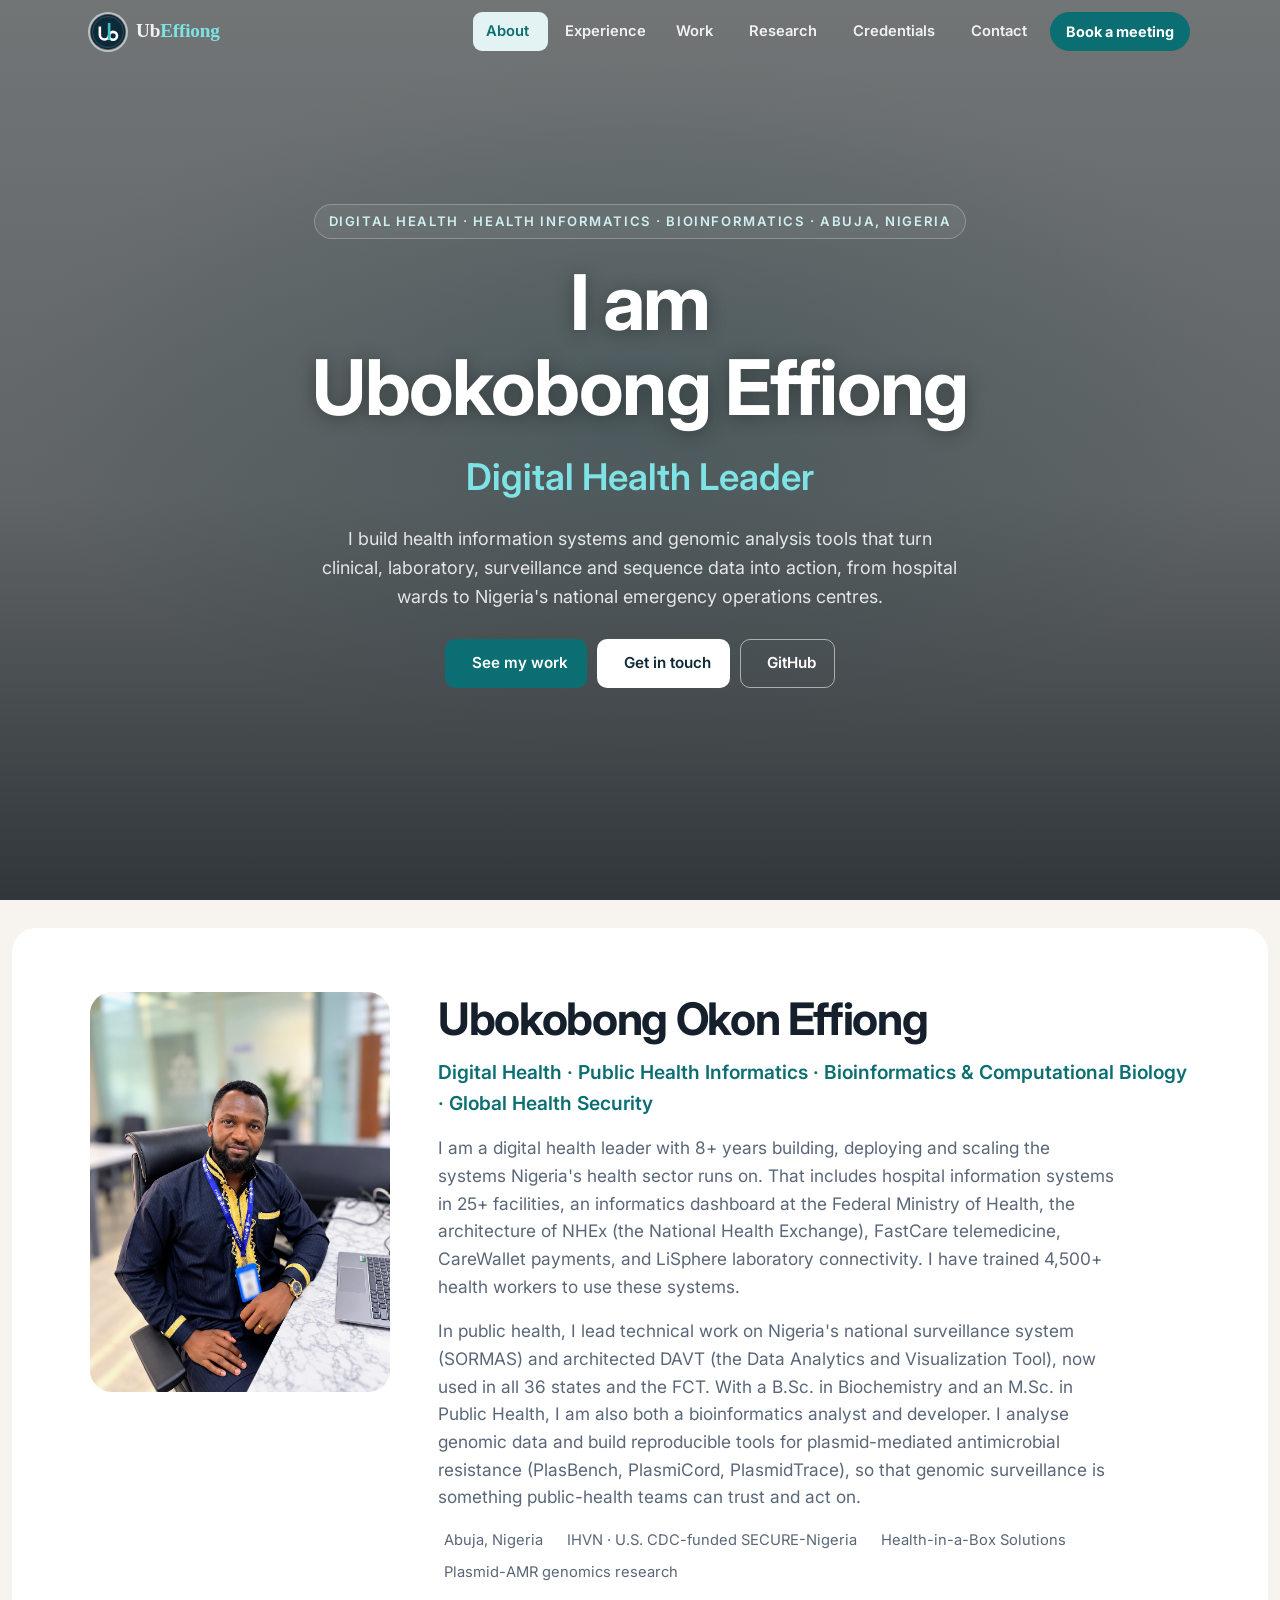
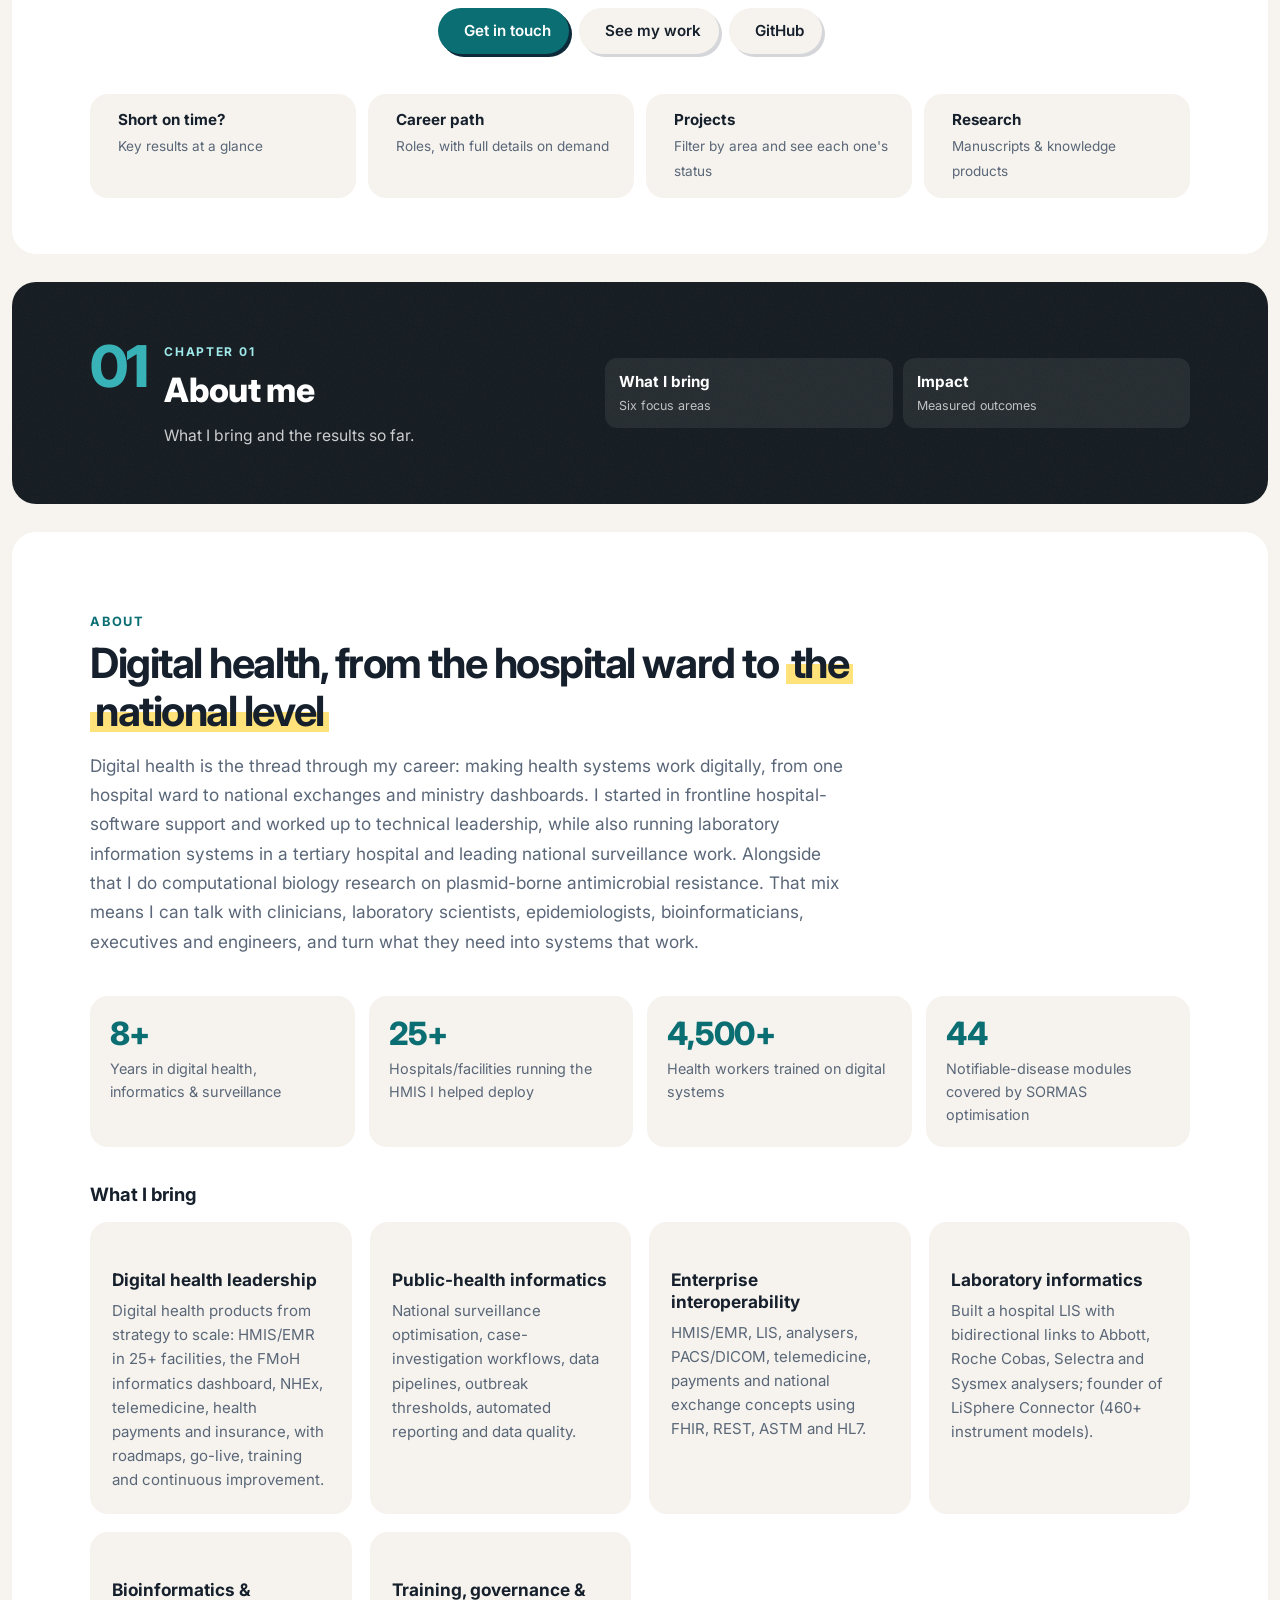
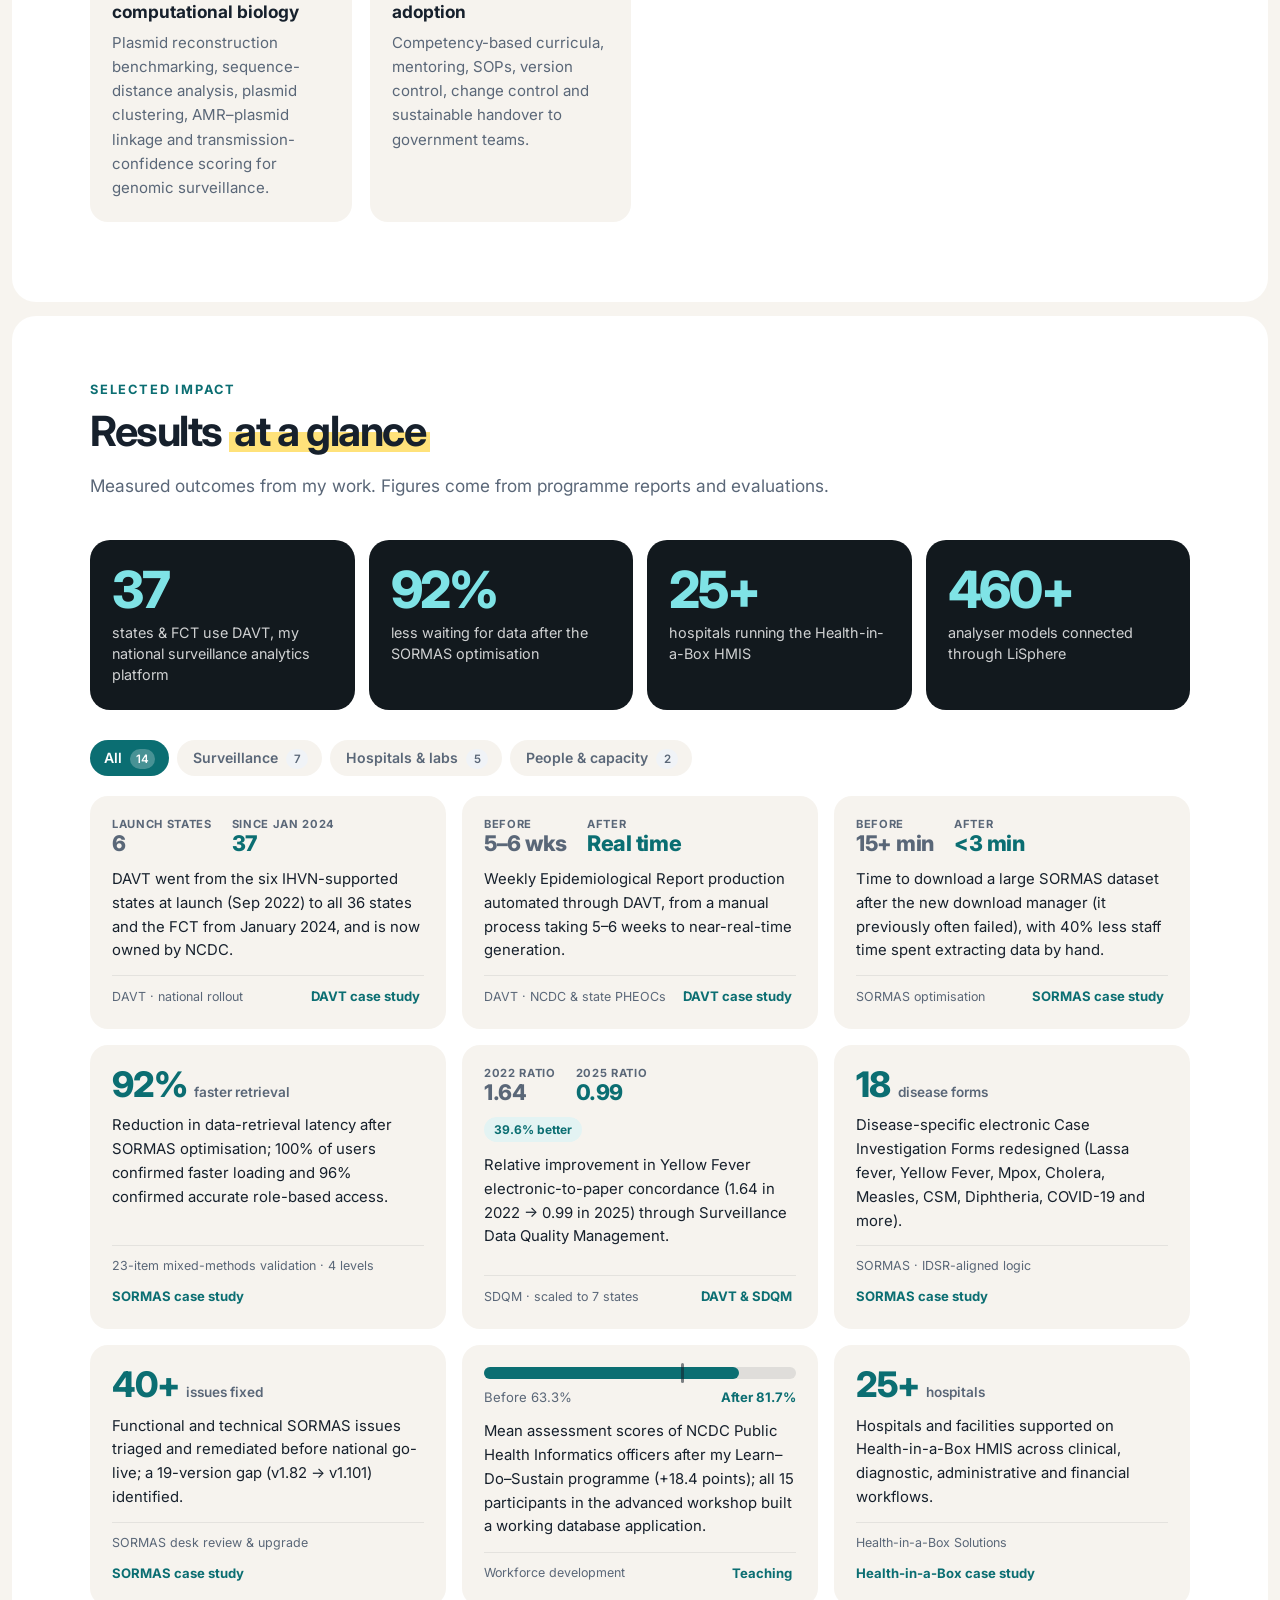
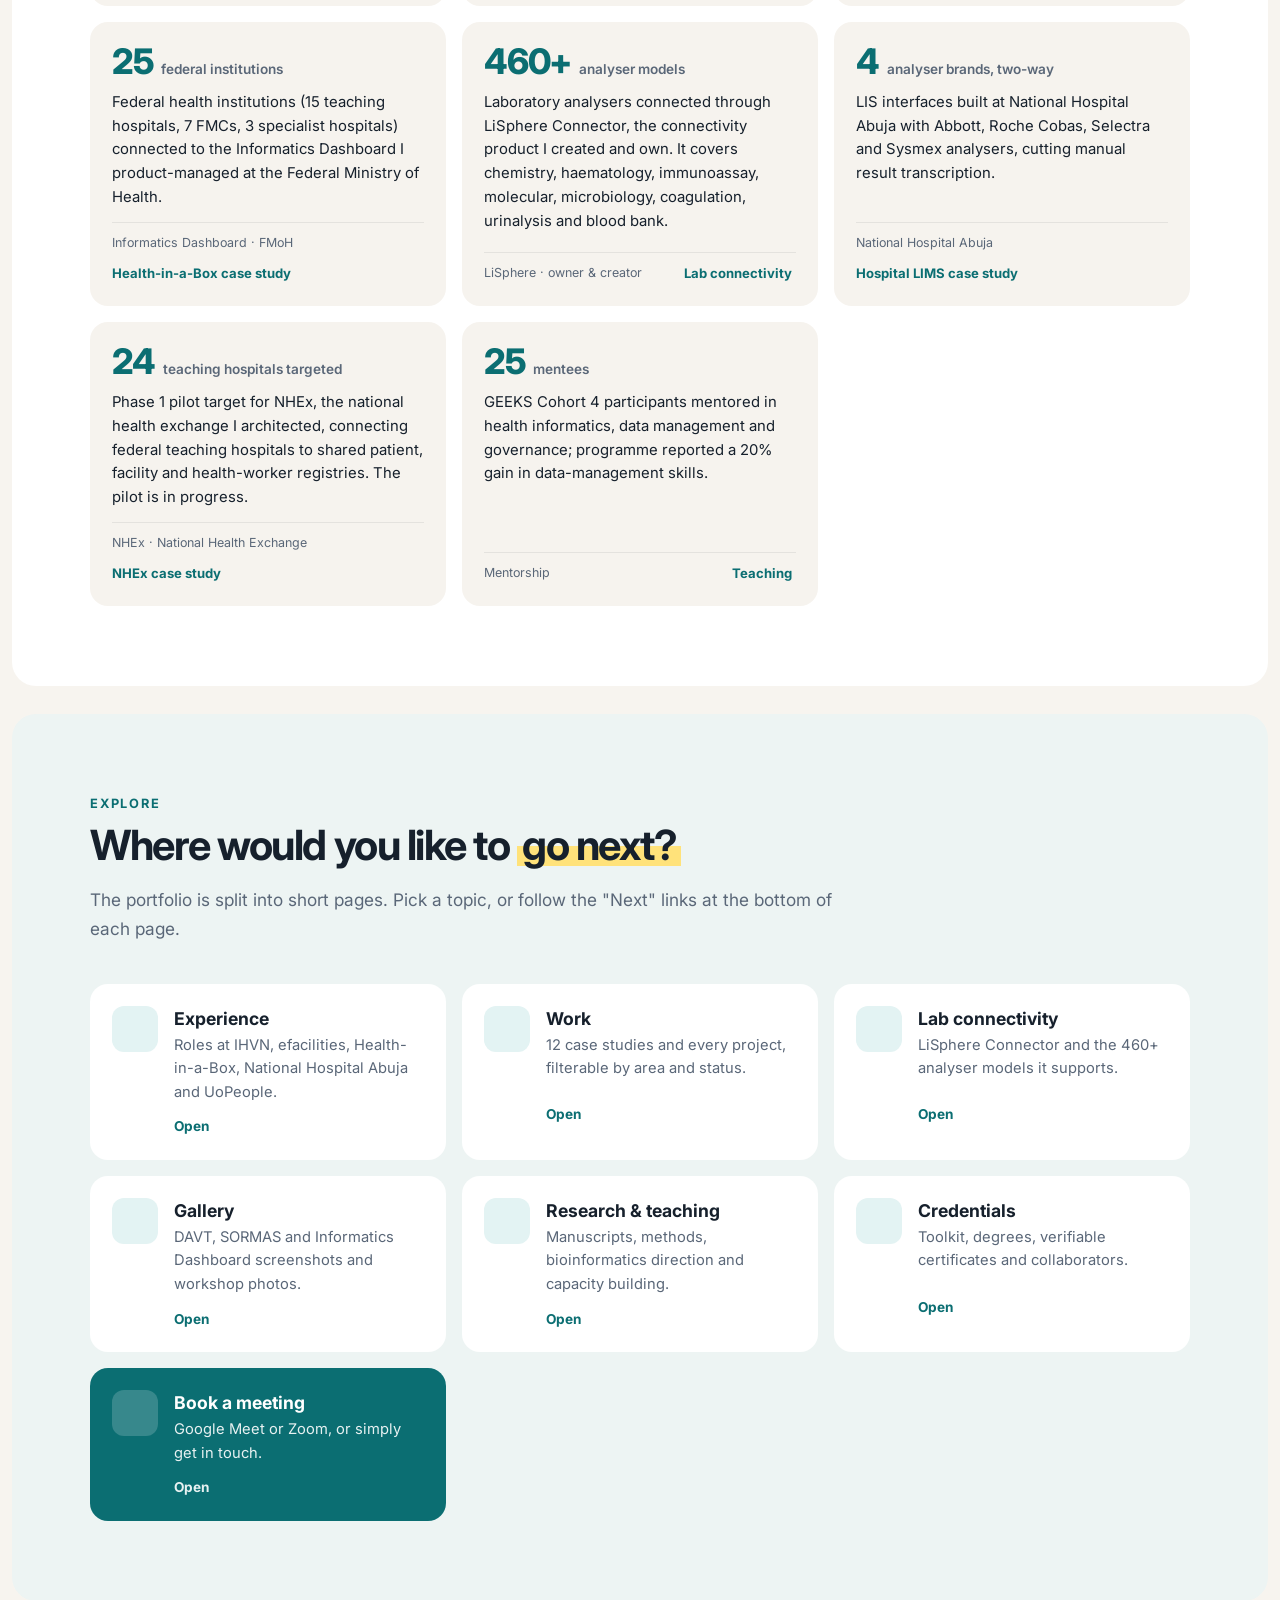
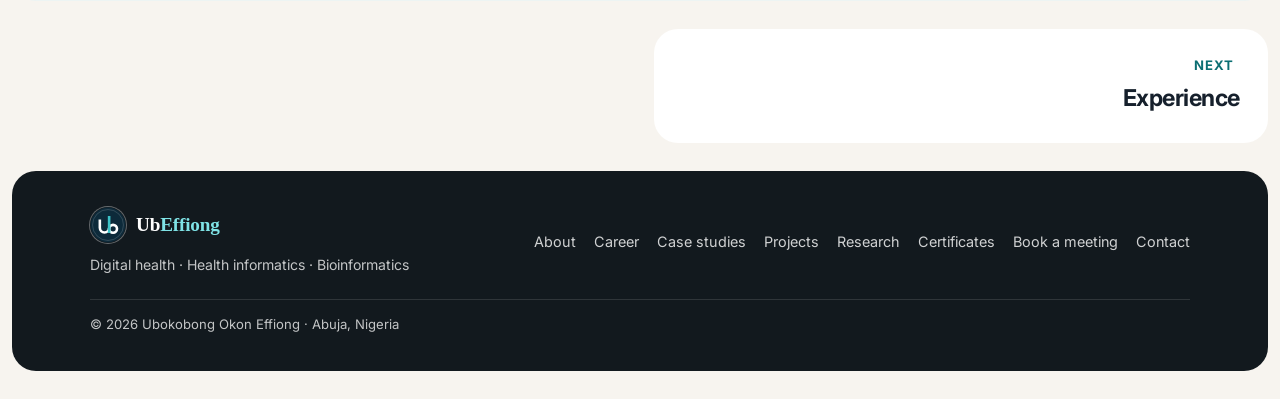
==== commit 355cc46b: "Redesign "Results at a glance" for faster scanning - Add a headline strip of four key numbers linkin" ====
--- a/Portfolio/index.html
+++ b/Portfolio/index.html
@@ -216,21 +216,92 @@
           <h2>Results <mark class="hl">at a glance</mark></h2>
           <p>Measured outcomes from my work. Figures come from programme reports and evaluations.</p>
         </div>
-        <ul class="impact">
-          <li><span class="k">6 → 37</span><p>DAVT went from the six IHVN-supported states at launch (Sep 2022) to all 36 states and the FCT from January 2024, and is now owned by NCDC.<span class="ctx">DAVT · national rollout</span></p></li>
-          <li><span class="k">5–6 wks<br>→ real time</span><p>Weekly Epidemiological Report production automated through DAVT, from a manual process taking 5–6 weeks to near-real-time generation.<span class="ctx">DAVT · NCDC &amp; state PHEOCs</span></p></li>
-          <li><span class="k">15+ min<br>→ &lt;3 min</span><p>Time to download a large SORMAS dataset after the new download manager (it previously often failed), with 40% less staff time spent extracting data by hand.<span class="ctx">SORMAS optimisation</span></p></li>
-          <li><span class="k">92%</span><p>Reduction in data-retrieval latency after SORMAS optimisation; 100% of users confirmed faster loading and 96% confirmed accurate role-based access.<span class="ctx">23-item mixed-methods validation · 4 levels</span></p></li>
-          <li><span class="k">39.6%</span><p>Relative improvement in Yellow Fever electronic-to-paper concordance (1.64 in 2022 → 0.99 in 2025) through Surveillance Data Quality Management.<span class="ctx">SDQM · scaled to 7 states</span></p></li>
-          <li><span class="k">18</span><p>Disease-specific electronic Case Investigation Forms redesigned (Lassa fever, Yellow Fever, Mpox, Cholera, Measles, CSM, Diphtheria, COVID-19 and more).<span class="ctx">SORMAS · IDSR-aligned logic</span></p></li>
-          <li><span class="k">40+</span><p>Functional and technical SORMAS issues triaged and remediated before national go-live; a 19-version gap (v1.82 → v1.101) identified.<span class="ctx">SORMAS desk review &amp; upgrade</span></p></li>
-          <li><span class="k">63% → 82%</span><p>Mean assessment scores of NCDC Public Health Informatics officers after my Learn–Do–Sustain programme (+18.4 points); all 15 participants in the advanced workshop built a working database application.<span class="ctx">Workforce development</span></p></li>
-          <li><span class="k">25+</span><p>Hospitals and facilities supported on Health-in-a-Box HMIS across clinical, diagnostic, administrative and financial workflows.<span class="ctx">Health-in-a-Box Solutions</span></p></li>
-          <li><span class="k">25 FHIs</span><p>Federal health institutions (15 teaching hospitals, 7 FMCs, 3 specialist hospitals) connected to the Informatics Dashboard I product-managed at the Federal Ministry of Health.<span class="ctx">Informatics Dashboard · FMoH</span></p></li>
-          <li><span class="k">460+ models<br>160+ makers</span><p>Laboratory analysers connected through LiSphere Connector, the connectivity product I created and own. It covers chemistry, haematology, immunoassay, molecular, microbiology, coagulation, urinalysis and blood bank.<span class="ctx">LiSphere · owner &amp; creator</span></p></li>
-          <li><span class="k">Bidirectional</span><p>LIS interfaces built at National Hospital Abuja with Abbott, Roche Cobas, Selectra and Sysmex analysers, cutting manual result transcription.<span class="ctx">National Hospital Abuja</span></p></li>
-          <li><span class="k">24 hospitals</span><p>Phase 1 pilot target for NHEx, the national health exchange I architected, connecting federal teaching hospitals to shared patient, facility and health-worker registries. The pilot is in progress.<span class="ctx">NHEx · National Health Exchange</span></p></li>
-          <li><span class="k">25</span><p>GEEKS Cohort 4 participants mentored in health informatics, data management and governance; programme reported a 20% gain in data-management skills.<span class="ctx">Mentorship</span></p></li>
+
+        <div class="impact-hero">
+          <a class="ih" href="work.html#case-davt"><span class="ih-num">37</span><span class="ih-lbl">states &amp; FCT use DAVT, my national surveillance analytics platform</span></a>
+          <a class="ih" href="work.html#case-sormas"><span class="ih-num">92%</span><span class="ih-lbl">less waiting for data after the SORMAS optimisation</span></a>
+          <a class="ih" href="work.html#case-hnb"><span class="ih-num">25+</span><span class="ih-lbl">hospitals running the Health-in-a-Box HMIS</span></a>
+          <a class="ih" href="lab.html#lab-connectivity"><span class="ih-num">460+</span><span class="ih-lbl">analyser models connected through LiSphere</span></a>
+        </div>
+
+        <div class="impact-tabs" role="group" aria-label="Filter results">
+          <button class="filter" type="button" data-impact="all" aria-pressed="true">All <span class="tab-count">14</span></button>
+          <button class="filter" type="button" data-impact="surveillance" aria-pressed="false"><i class="bi bi-activity"></i> Surveillance <span class="tab-count">7</span></button>
+          <button class="filter" type="button" data-impact="hospitals" aria-pressed="false"><i class="bi bi-hospital"></i> Hospitals &amp; labs <span class="tab-count">5</span></button>
+          <button class="filter" type="button" data-impact="capacity" aria-pressed="false"><i class="bi bi-people"></i> People &amp; capacity <span class="tab-count">2</span></button>
+        </div>
+
+        <ul class="impact-grid">
+          <li class="impact-card" data-group="surveillance">
+            <div class="ic-delta"><span class="ic-from"><small>Launch states</small>6</span><i class="bi bi-arrow-right" aria-hidden="true"></i><span class="ic-to"><small>Since Jan 2024</small>37</span></div>
+            <p>DAVT went from the six IHVN-supported states at launch (Sep 2022) to all 36 states and the FCT from January 2024, and is now owned by NCDC.</p>
+            <div class="ic-foot"><span class="ctx">DAVT · national rollout</span><a href="work.html#case-davt">DAVT case study <i class="bi bi-arrow-right"></i></a></div>
+          </li>
+          <li class="impact-card" data-group="surveillance">
+            <div class="ic-delta"><span class="ic-from"><small>Before</small>5–6 wks</span><i class="bi bi-arrow-right" aria-hidden="true"></i><span class="ic-to"><small>After</small>Real time</span></div>
+            <p>Weekly Epidemiological Report production automated through DAVT, from a manual process taking 5–6 weeks to near-real-time generation.</p>
+            <div class="ic-foot"><span class="ctx">DAVT · NCDC &amp; state PHEOCs</span><a href="work.html#case-davt">DAVT case study <i class="bi bi-arrow-right"></i></a></div>
+          </li>
+          <li class="impact-card" data-group="surveillance">
+            <div class="ic-delta"><span class="ic-from"><small>Before</small>15+ min</span><i class="bi bi-arrow-right" aria-hidden="true"></i><span class="ic-to"><small>After</small>&lt;3 min</span></div>
+            <p>Time to download a large SORMAS dataset after the new download manager (it previously often failed), with 40% less staff time spent extracting data by hand.</p>
+            <div class="ic-foot"><span class="ctx">SORMAS optimisation</span><a href="work.html#case-sormas">SORMAS case study <i class="bi bi-arrow-right"></i></a></div>
+          </li>
+          <li class="impact-card" data-group="surveillance">
+            <div class="ic-num">92%<small>faster retrieval</small></div>
+            <p>Reduction in data-retrieval latency after SORMAS optimisation; 100% of users confirmed faster loading and 96% confirmed accurate role-based access.</p>
+            <div class="ic-foot"><span class="ctx">23-item mixed-methods validation · 4 levels</span><a href="work.html#case-sormas">SORMAS case study <i class="bi bi-arrow-right"></i></a></div>
+          </li>
+          <li class="impact-card" data-group="surveillance">
+            <div class="ic-delta"><span class="ic-from"><small>2022 ratio</small>1.64</span><i class="bi bi-arrow-right" aria-hidden="true"></i><span class="ic-to"><small>2025 ratio</small>0.99</span></div><span class="ic-badge">39.6% better</span>
+            <p>Relative improvement in Yellow Fever electronic-to-paper concordance (1.64 in 2022 → 0.99 in 2025) through Surveillance Data Quality Management.</p>
+            <div class="ic-foot"><span class="ctx">SDQM · scaled to 7 states</span><a href="work.html#case-davt">DAVT &amp; SDQM <i class="bi bi-arrow-right"></i></a></div>
+          </li>
+          <li class="impact-card" data-group="surveillance">
+            <div class="ic-num">18<small>disease forms</small></div>
+            <p>Disease-specific electronic Case Investigation Forms redesigned (Lassa fever, Yellow Fever, Mpox, Cholera, Measles, CSM, Diphtheria, COVID-19 and more).</p>
+            <div class="ic-foot"><span class="ctx">SORMAS · IDSR-aligned logic</span><a href="work.html#case-sormas">SORMAS case study <i class="bi bi-arrow-right"></i></a></div>
+          </li>
+          <li class="impact-card" data-group="surveillance">
+            <div class="ic-num">40+<small>issues fixed</small></div>
+            <p>Functional and technical SORMAS issues triaged and remediated before national go-live; a 19-version gap (v1.82 → v1.101) identified.</p>
+            <div class="ic-foot"><span class="ctx">SORMAS desk review &amp; upgrade</span><a href="work.html#case-sormas">SORMAS case study <i class="bi bi-arrow-right"></i></a></div>
+          </li>
+          <li class="impact-card" data-group="capacity">
+            <div class="ic-bar" role="img" aria-label="Average score rose from 63.3% to 81.7%"><span class="ic-bar-fill" style="width:81.7%"></span><span class="ic-bar-mark" style="left:63.3%"></span></div><div class="ic-bar-labels"><span>Before 63.3%</span><strong>After 81.7%</strong></div>
+            <p>Mean assessment scores of NCDC Public Health Informatics officers after my Learn–Do–Sustain programme (+18.4 points); all 15 participants in the advanced workshop built a working database application.</p>
+            <div class="ic-foot"><span class="ctx">Workforce development</span><a href="research.html#teaching">Teaching <i class="bi bi-arrow-right"></i></a></div>
+          </li>
+          <li class="impact-card" data-group="hospitals">
+            <div class="ic-num">25+<small>hospitals</small></div>
+            <p>Hospitals and facilities supported on Health-in-a-Box HMIS across clinical, diagnostic, administrative and financial workflows.</p>
+            <div class="ic-foot"><span class="ctx">Health-in-a-Box Solutions</span><a href="work.html#case-hnb">Health-in-a-Box case study <i class="bi bi-arrow-right"></i></a></div>
+          </li>
+          <li class="impact-card" data-group="hospitals">
+            <div class="ic-num">25<small>federal institutions</small></div>
+            <p>Federal health institutions (15 teaching hospitals, 7 FMCs, 3 specialist hospitals) connected to the Informatics Dashboard I product-managed at the Federal Ministry of Health.</p>
+            <div class="ic-foot"><span class="ctx">Informatics Dashboard · FMoH</span><a href="work.html#case-hnb">Health-in-a-Box case study <i class="bi bi-arrow-right"></i></a></div>
+          </li>
+          <li class="impact-card" data-group="hospitals">
+            <div class="ic-num">460+<small>analyser models</small></div>
+            <p>Laboratory analysers connected through LiSphere Connector, the connectivity product I created and own. It covers chemistry, haematology, immunoassay, molecular, microbiology, coagulation, urinalysis and blood bank.</p>
+            <div class="ic-foot"><span class="ctx">LiSphere · owner &amp; creator</span><a href="lab.html#lab-connectivity">Lab connectivity <i class="bi bi-arrow-right"></i></a></div>
+          </li>
+          <li class="impact-card" data-group="hospitals">
+            <div class="ic-num">4<small>analyser brands, two-way</small></div>
+            <p>LIS interfaces built at National Hospital Abuja with Abbott, Roche Cobas, Selectra and Sysmex analysers, cutting manual result transcription.</p>
+            <div class="ic-foot"><span class="ctx">National Hospital Abuja</span><a href="work.html#case-nha">Hospital LIMS case study <i class="bi bi-arrow-right"></i></a></div>
+          </li>
+          <li class="impact-card" data-group="hospitals">
+            <div class="ic-num">24<small>teaching hospitals targeted</small></div>
+            <p>Phase 1 pilot target for NHEx, the national health exchange I architected, connecting federal teaching hospitals to shared patient, facility and health-worker registries. The pilot is in progress.</p>
+            <div class="ic-foot"><span class="ctx">NHEx · National Health Exchange</span><a href="work.html#case-nhex">NHEx case study <i class="bi bi-arrow-right"></i></a></div>
+          </li>
+          <li class="impact-card" data-group="capacity">
+            <div class="ic-num">25<small>mentees</small></div>
+            <p>GEEKS Cohort 4 participants mentored in health informatics, data management and governance; programme reported a 20% gain in data-management skills.</p>
+            <div class="ic-foot"><span class="ctx">Mentorship</span><a href="research.html#teaching">Teaching <i class="bi bi-arrow-right"></i></a></div>
+          </li>
         </ul>
       </div>
     </section>
--- a/Portfolio/assets/css/portfolio.css
+++ b/Portfolio/assets/css/portfolio.css
@@ -953,3 +953,38 @@
 .page-header-photo { width: 104px; height: 104px; border-radius: 50%; object-fit: cover; flex: 0 0 auto; box-shadow: 0 0 0 3px rgba(255, 255, 255, .18); }
 @media (max-width: 520px) { .page-header .chapter-label { flex-direction: column; align-items: flex-start; } .page-header-photo { width: 80px; height: 80px; } }
 #intro .hero-grid { align-items: start; }
+
+/* ===================== Results at a glance ===================== */
+.impact-hero { display: grid; gap: 14px; grid-template-columns: repeat(4, minmax(0, 1fr)); margin-bottom: 30px; }
+@media (max-width: 900px) { .impact-hero { grid-template-columns: repeat(2, minmax(0, 1fr)); } }
+.ih {
+  display: flex; flex-direction: column; gap: 8px; padding: 24px 22px; border-radius: 20px;
+  background: var(--ink-panel); color: #fff; transition: transform .15s;
+}
+.ih:hover { text-decoration: none; transform: translateY(-3px); }
+.ih-num { font-size: clamp(2.2rem, 4.5vw, 3.2rem); font-weight: 800; letter-spacing: -.04em; line-height: 1; color: #7fe3e6; }
+.ih-lbl { font-size: .9rem; line-height: 1.45; color: rgba(255, 255, 255, .8); }
+.impact-tabs { display: flex; flex-wrap: wrap; gap: 8px; margin-bottom: 20px; }
+.impact-tabs .filter i { margin-right: 2px; }
+.impact-grid { list-style: none; padding: 0; margin: 0; display: grid; gap: 16px; grid-template-columns: repeat(auto-fill, minmax(290px, 1fr)); }
+@media (max-width: 380px) { .impact-grid { grid-template-columns: 1fr; } }
+.impact-card { margin: 0; display: flex; flex-direction: column; gap: 12px; padding: 22px; border-radius: 18px; background: var(--inset); }
+.impact-card[hidden] { display: none; }
+.impact-card p { margin: 0; font-size: .93rem; color: var(--text); }
+.ic-num { font-size: 2.2rem; font-weight: 800; letter-spacing: -.035em; line-height: 1; color: var(--accent); display: flex; align-items: baseline; gap: 8px; flex-wrap: wrap; }
+.ic-num small { font-size: .85rem; font-weight: 600; letter-spacing: 0; color: var(--muted); }
+.ic-delta { display: flex; align-items: center; gap: 10px; flex-wrap: wrap; }
+.ic-delta > i { color: var(--muted); font-size: 1.1rem; }
+.ic-from, .ic-to { display: flex; flex-direction: column; font-weight: 800; font-size: 1.35rem; letter-spacing: -.02em; line-height: 1.15; }
+.ic-from { color: var(--muted); }
+.ic-to { color: var(--accent); }
+.ic-from small, .ic-to small { font-size: .7rem; font-weight: 700; letter-spacing: .06em; text-transform: uppercase; color: var(--muted); }
+.ic-badge { align-self: flex-start; font-size: .75rem; font-weight: 700; padding: 3px 10px; border-radius: 999px; background: var(--accent-soft); color: var(--accent); }
+.ic-bar { position: relative; height: 12px; border-radius: 999px; background: color-mix(in srgb, var(--text) 10%, transparent); }
+.ic-bar-fill { position: absolute; inset: 0 auto 0 0; border-radius: 999px; background: var(--accent); }
+.ic-bar-mark { position: absolute; top: -4px; bottom: -4px; width: 3px; border-radius: 2px; background: var(--text); opacity: .55; }
+.ic-bar-labels { display: flex; justify-content: space-between; font-size: .82rem; color: var(--muted); margin-top: -4px; }
+.ic-bar-labels strong { color: var(--accent); }
+.ic-foot { margin-top: auto; display: flex; justify-content: space-between; align-items: center; gap: 10px; flex-wrap: wrap; padding-top: 10px; border-top: 1px solid color-mix(in srgb, var(--text) 8%, transparent); }
+.ic-foot .ctx { font-size: .78rem; color: var(--muted); }
+.ic-foot a { font-size: .82rem; font-weight: 700; display: inline-flex; align-items: center; gap: 4px; }
